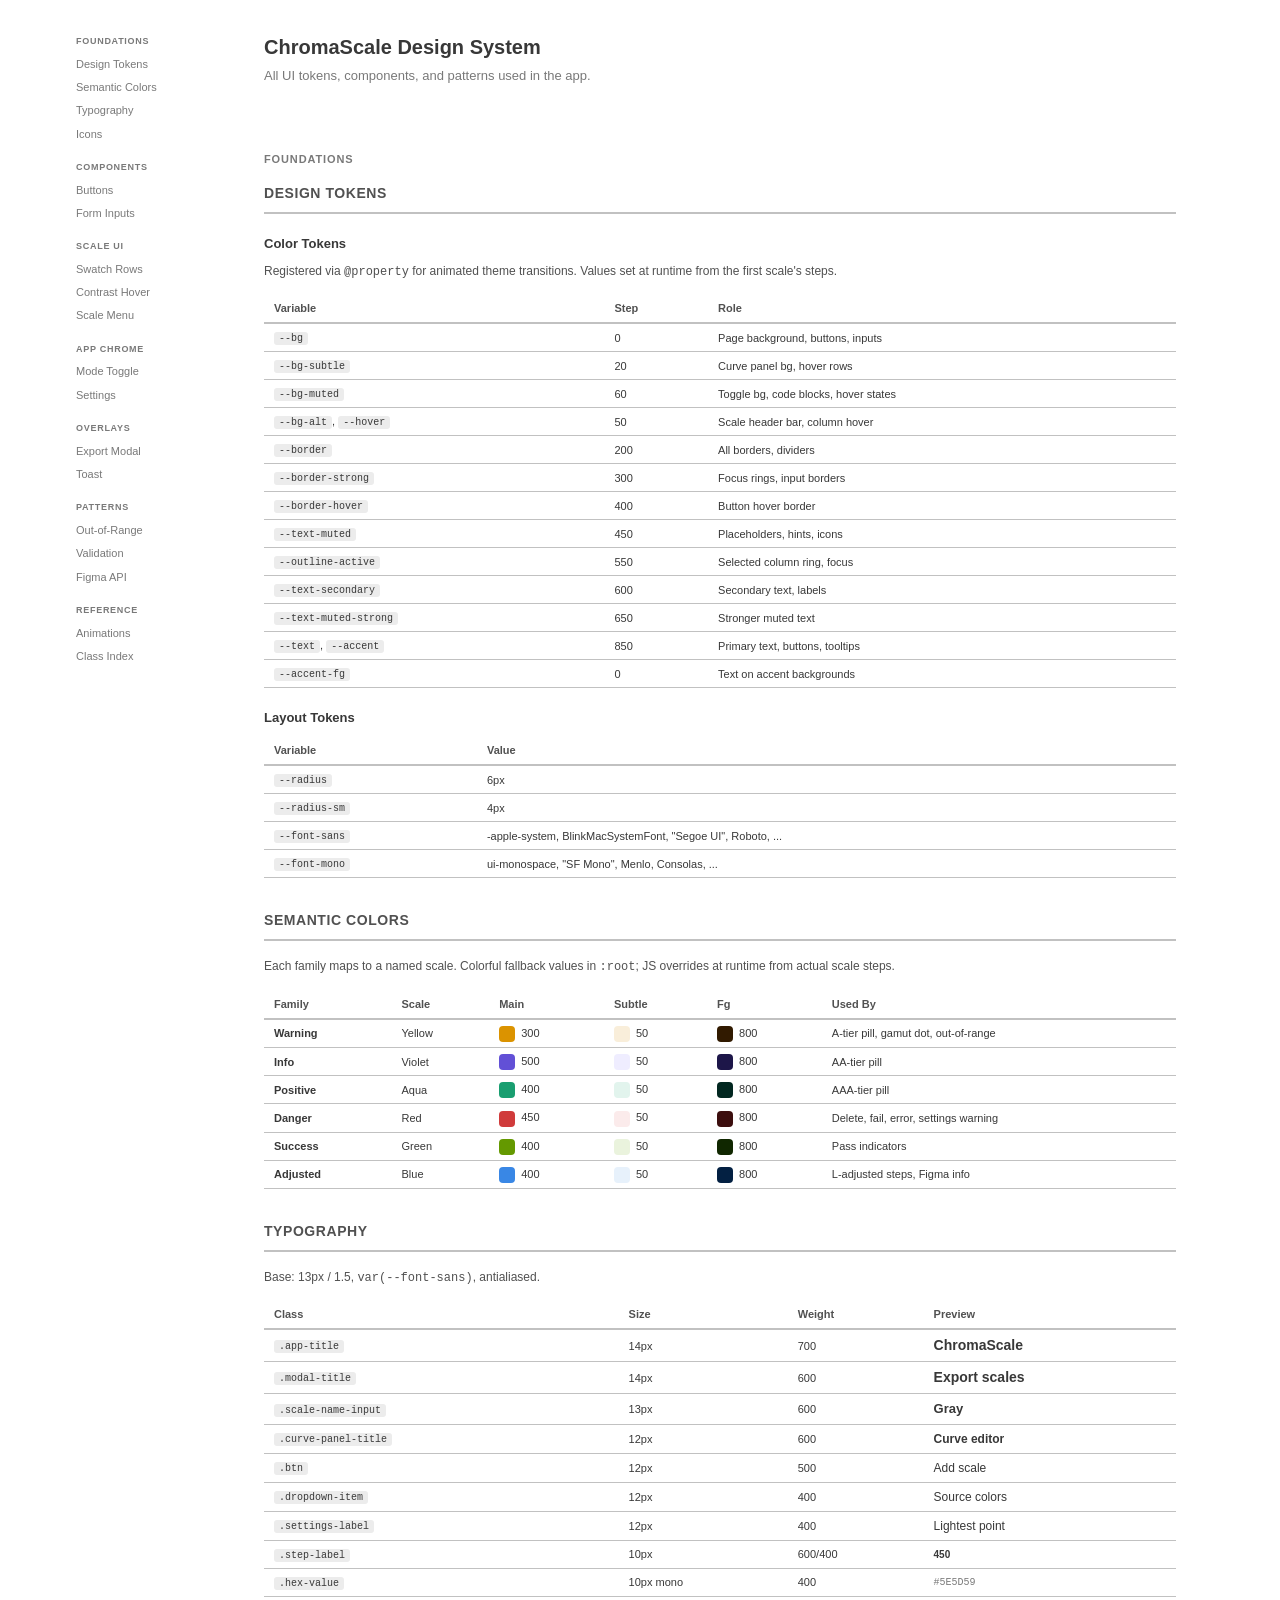
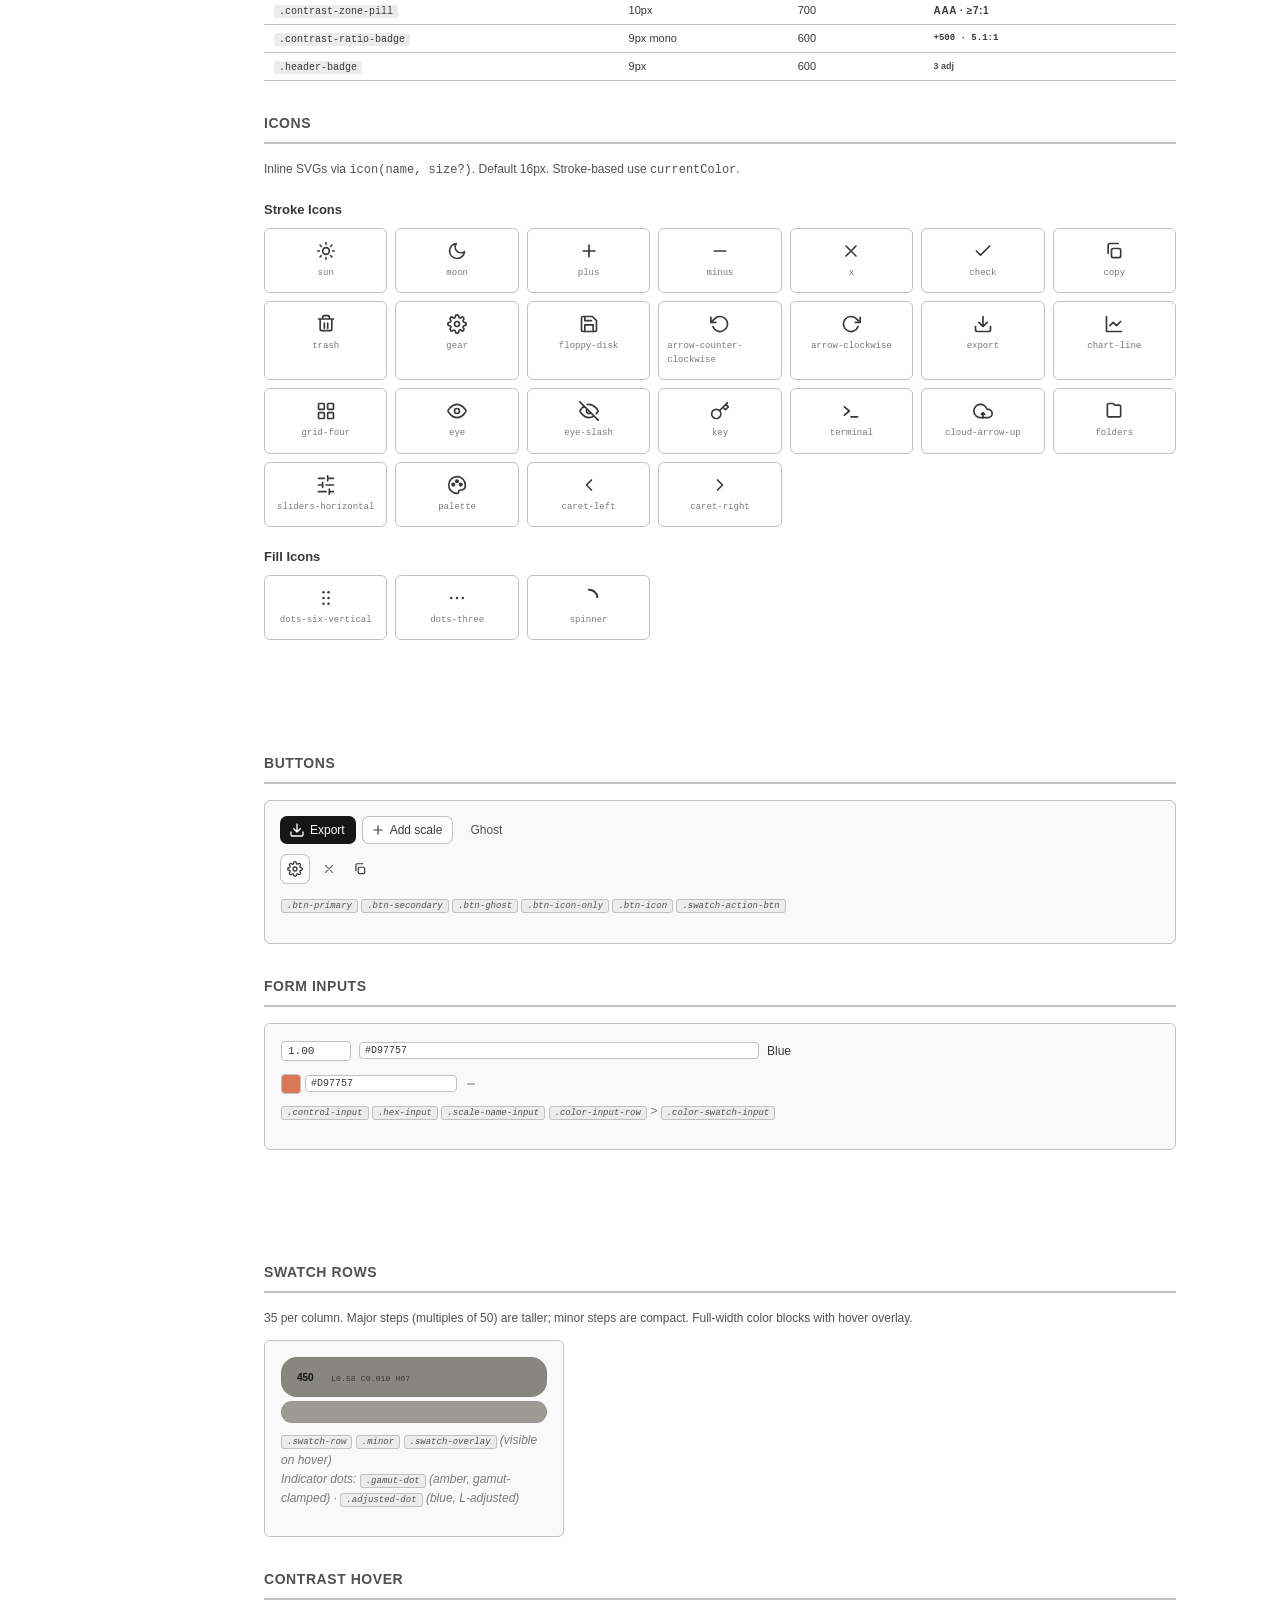
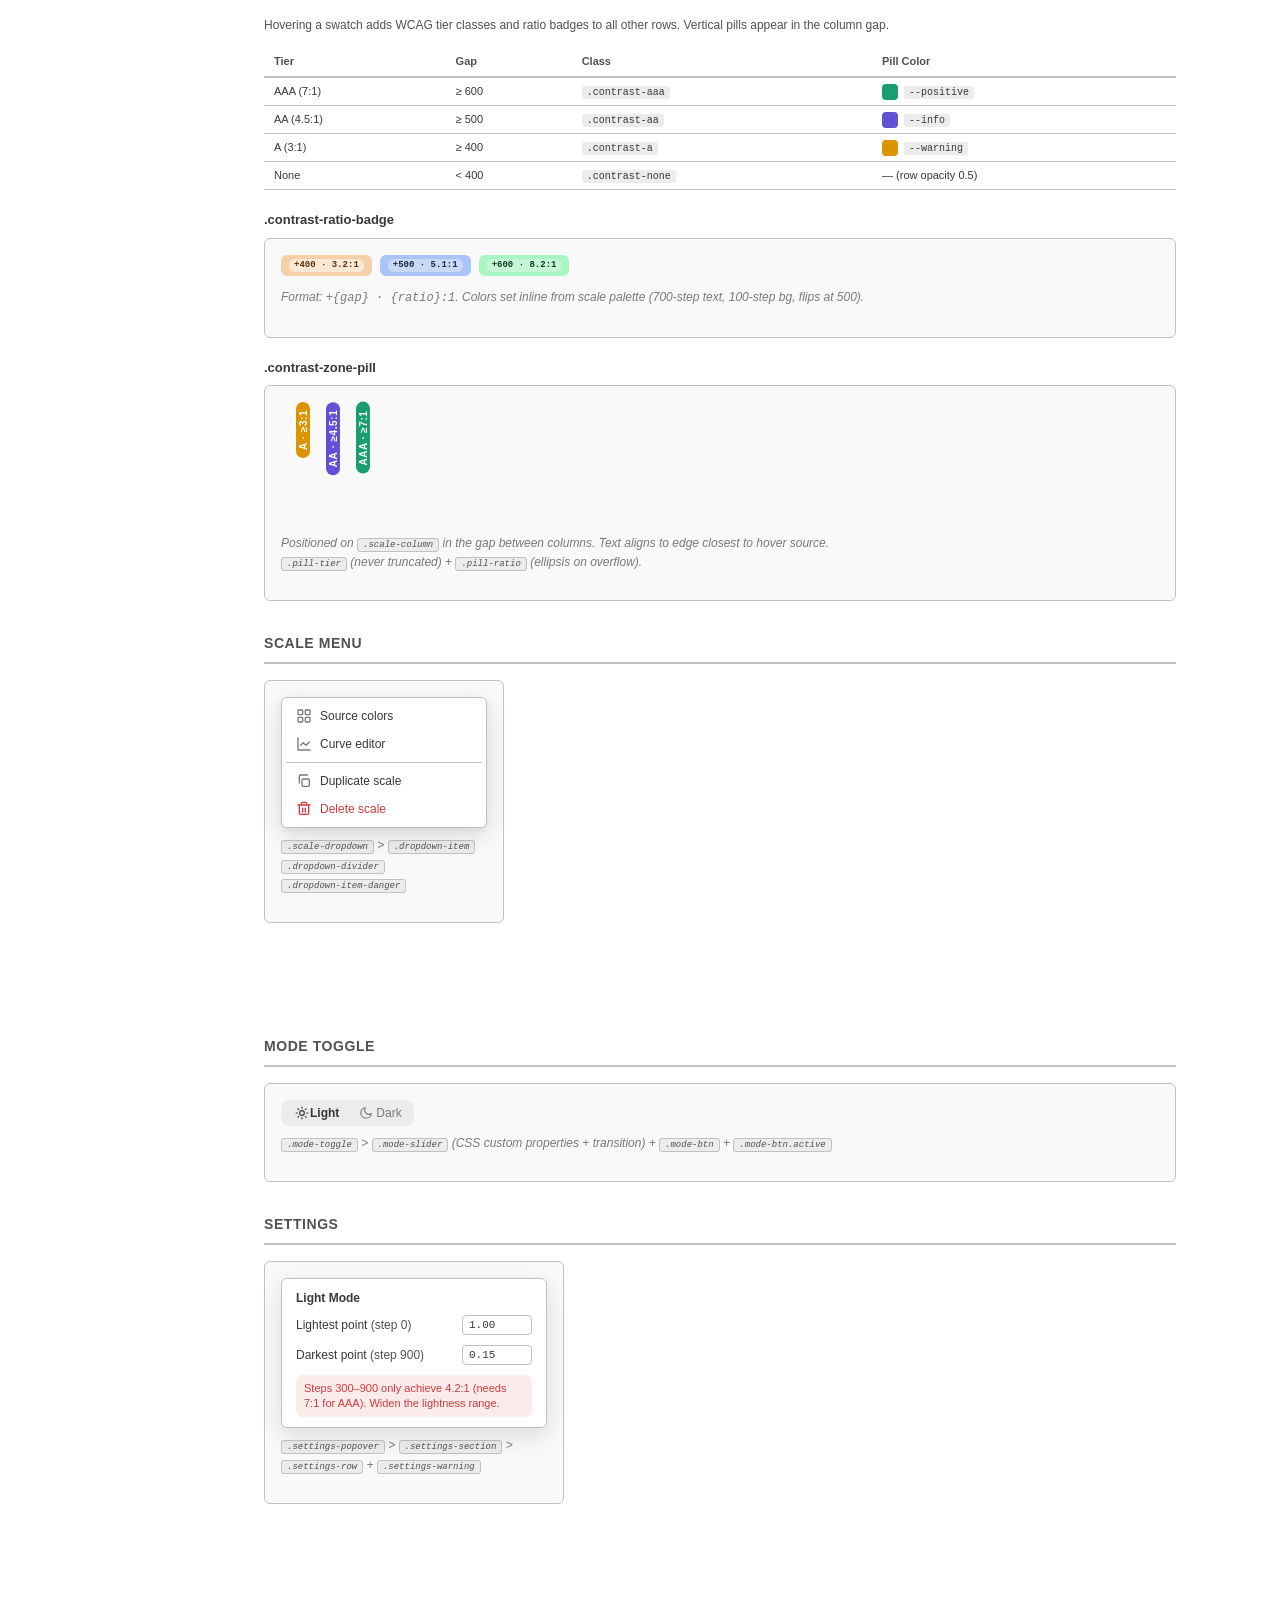
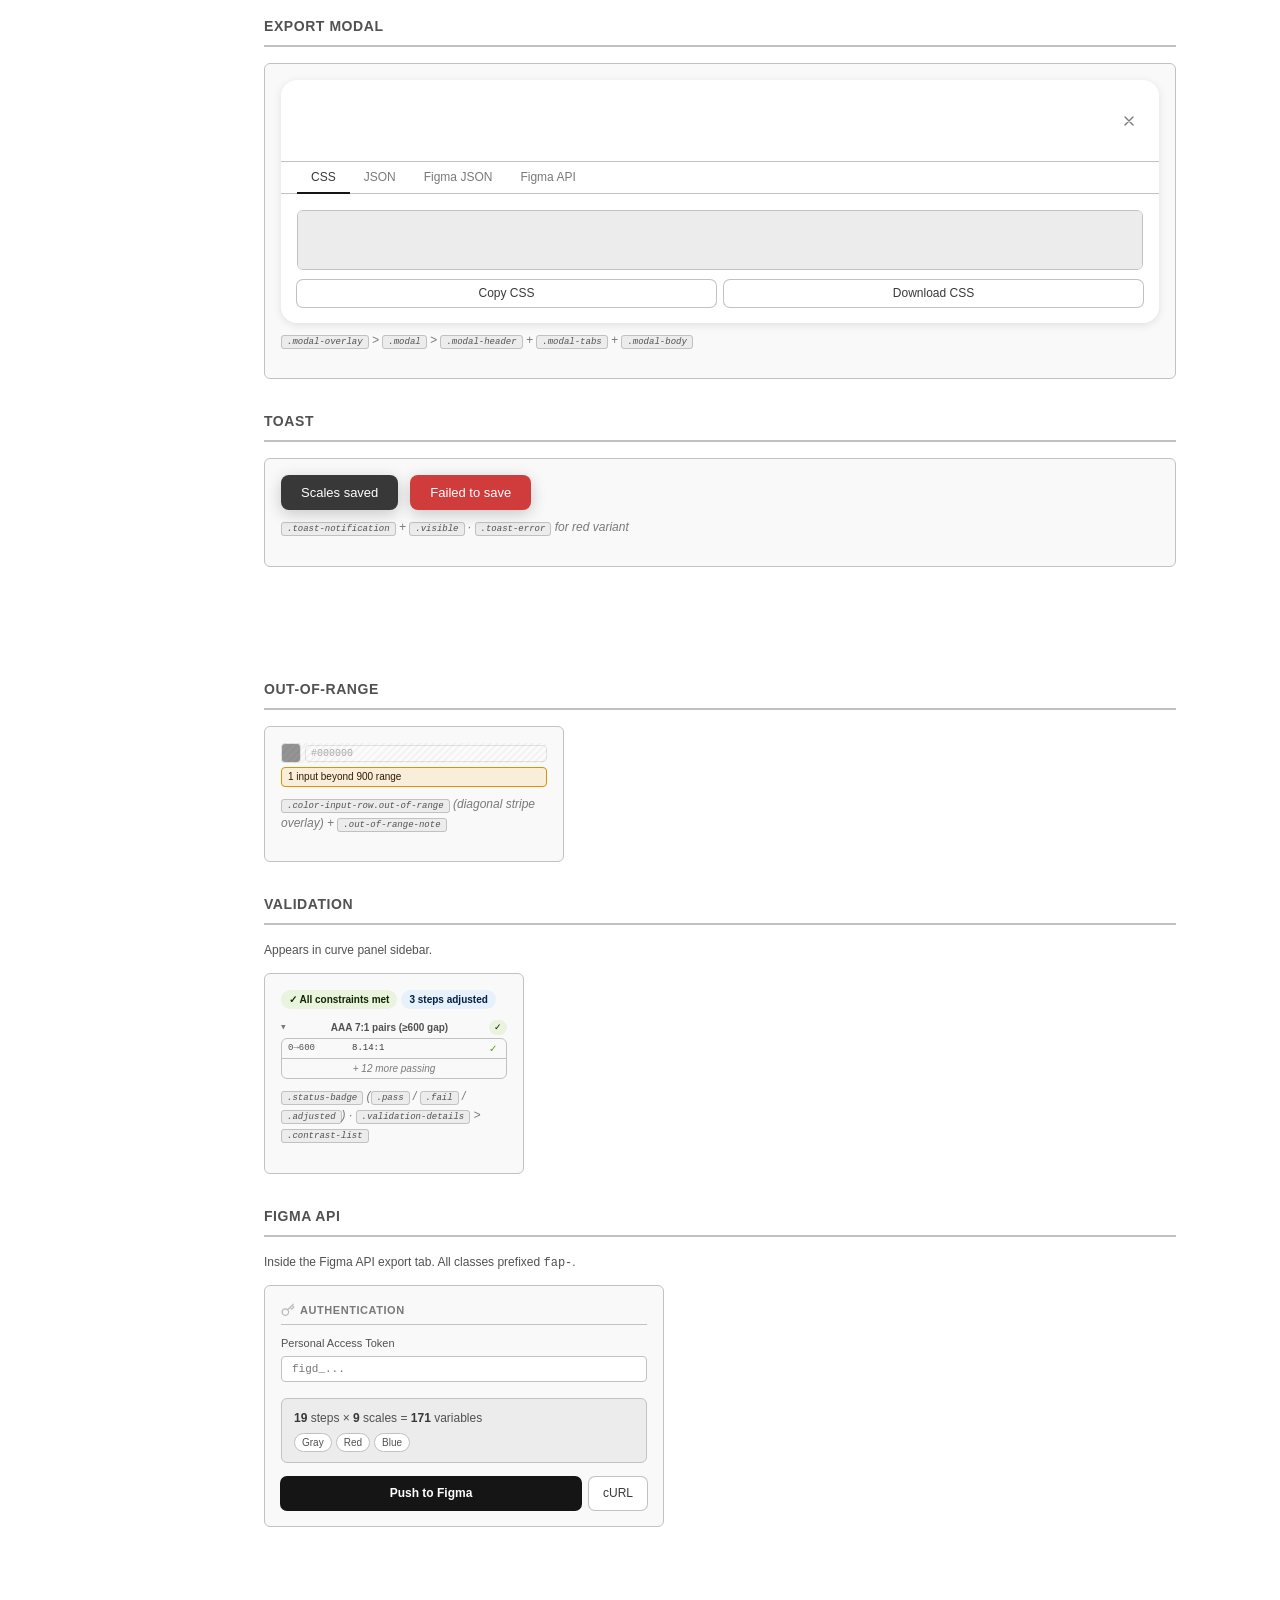
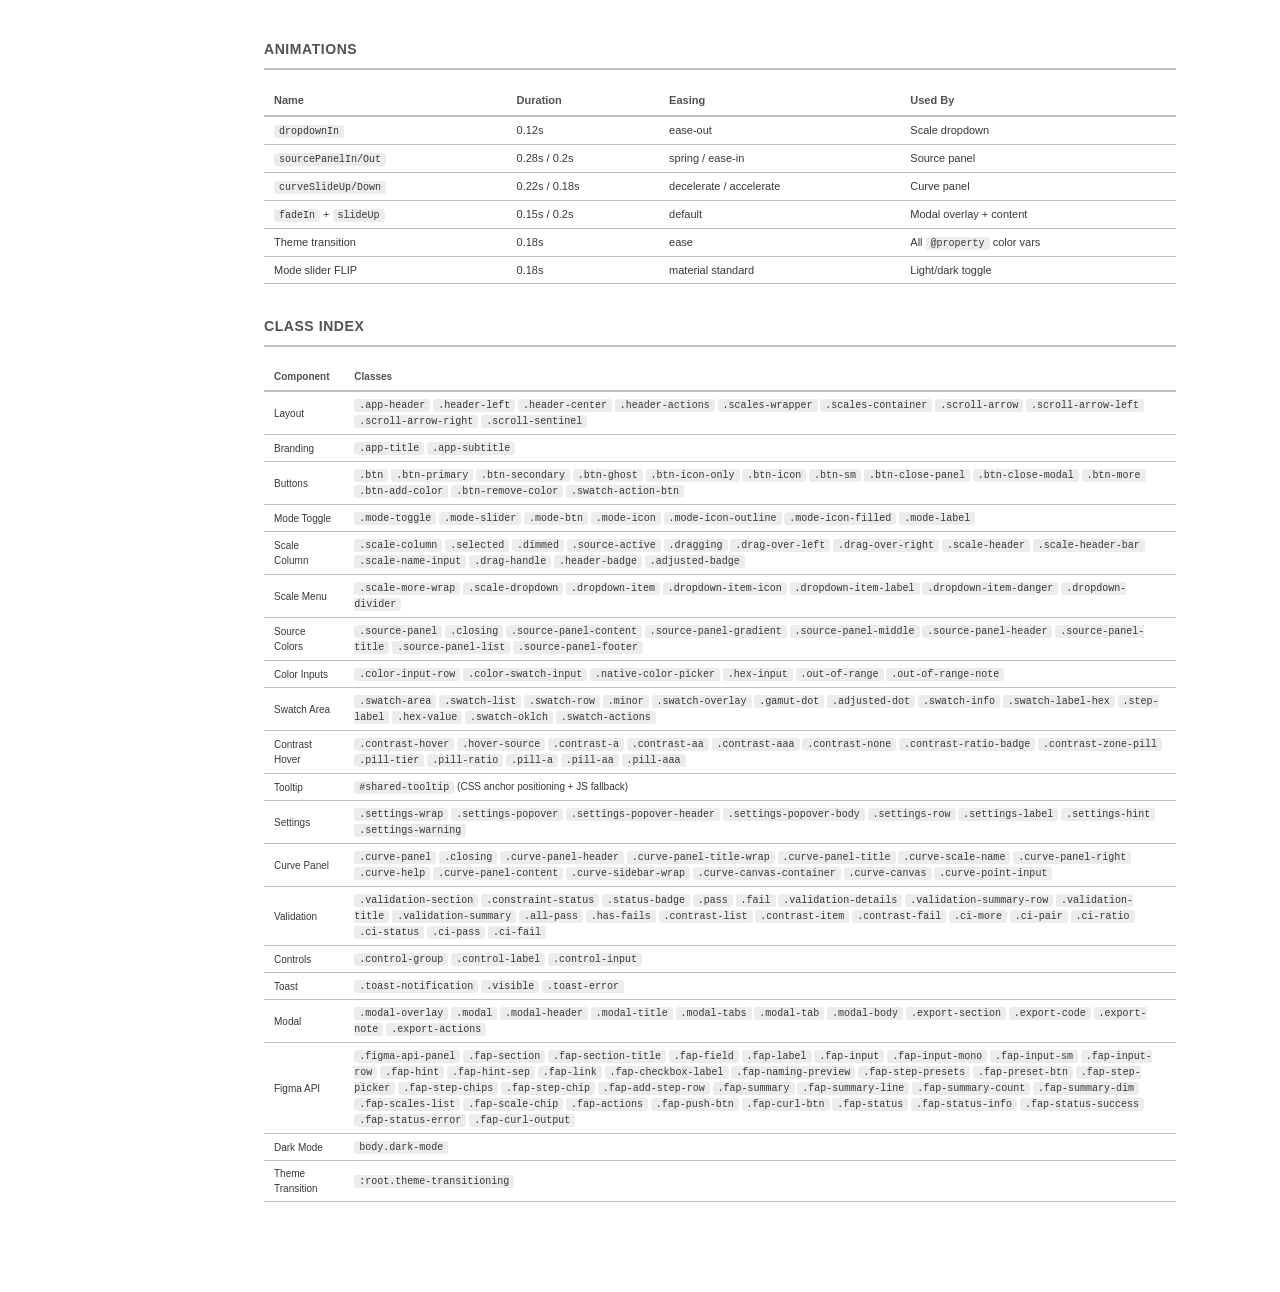
==== ui.html @ df481bc8 "UI redesign: color-first swatches, CSS logical properties, anchor-positioned mode toggle Major visua" ====
<!DOCTYPE html>
<html lang="en">
<head>
  <meta charset="UTF-8">
  <meta name="viewport" content="width=device-width, initial-scale=1.0">
  <title>ChromaScale — Design System</title>
  <link rel="stylesheet" href="style.css">
  <style>
    html { scroll-behavior: smooth; }
    #app { display: none; }

    /* Sidebar + content layout */
    .ds-layout {
      display: grid;
      grid-template-columns: 200px 1fr;
      max-inline-size: 1200px;
      margin-inline: auto;
    }
    .ds-sidebar {
      position: sticky;
      inset-block-start: 0;
      align-self: start;
      max-block-size: 100dvh;
      overflow-y: auto;
      padding-block: 32px; padding-inline: 24px 0;
      scrollbar-width: thin;
    }
    .ds-sidebar nav { display: flex; flex-direction: column; gap: 1px; }
    .ds-sidebar a {
      font-size: 11px; line-height: 1.3; color: var(--text-muted); text-decoration: none;
      padding-block: 4px; padding-inline: 12px; border-radius: 6px; transition: background 0.1s, color 0.1s;
    }
    .ds-sidebar a:hover { color: var(--text); background: var(--bg-muted); }
    .ds-sidebar a.toc-group {
      font-size: 9px; font-weight: 700; text-transform: uppercase; letter-spacing: 0.08em;
      color: var(--text-muted); padding-block: 12px 4px; padding-inline: 12px; margin-block-start: 4px; border-radius: 0;
    }
    .ds-sidebar a.toc-group:hover { color: var(--text); background: none; }
    .ds-sidebar a.toc-group:first-child { margin-block-start: 0; padding-block-start: 4px; }

    .ds { max-inline-size: 960px; padding-block: 32px 80px; padding-inline: 24px; }
    .ds h1 { font-size: 20px; font-weight: 700; margin-block-end: 4px; }
    .ds .ds-subtitle { font-size: 13px; color: var(--text-muted); margin-block-end: 32px; }
    .ds h2 {
      font-size: 11px; font-weight: 700; letter-spacing: 0.08em; text-transform: uppercase;
      color: var(--text-muted); margin-block: 48px -12px; margin-inline: 0; scroll-margin-block-start: 24px;
      position: sticky; inset-block-start: 0; z-index: 9999; padding-block: 32px 16px; padding-inline: 0;
      backdrop-filter: blur(12px); -webkit-backdrop-filter: blur(12px);
      background: linear-gradient(to bottom, color-mix(in srgb, var(--bg) 85%, transparent), color-mix(in srgb, var(--bg) 60%, transparent));
      mask-image: linear-gradient(to bottom, #000 70%, transparent);
      -webkit-mask-image: linear-gradient(to bottom, #000 70%, transparent);
    }
    .ds h2:first-of-type { margin-block-start: 0; }
    .ds h3 {
      font-size: 14px; font-weight: 700; letter-spacing: 0.04em; text-transform: uppercase;
      color: var(--text-secondary); margin-block: 32px 16px; margin-inline: 0; padding-block-end: 8px;
      border-block-end: 2px solid var(--border); scroll-margin-block-start: 24px;
    }
    .ds h2 + h3 { margin-block-start: 12px; }
    .ds h4 { font-size: 13px; font-weight: 600; color: var(--text); margin-block: 20px 8px; margin-inline: 0; }
    .ds p, .ds .note { font-size: 12px; color: var(--text-secondary); margin-block-end: 12px; line-height: 1.6; }
    .ds .note { font-style: italic; color: var(--text-muted); }

    .ds-row { display: flex; gap: 12px; flex-wrap: wrap; align-items: flex-start; margin-block-end: 16px; }
    .ds-col { display: flex; flex-direction: column; gap: 8px; }
    .ds-grid { display: grid; grid-template-columns: repeat(auto-fill, minmax(200px, 1fr)); gap: 12px; margin-block-end: 16px; }
    .ds-grid-sm { display: grid; grid-template-columns: repeat(auto-fill, minmax(120px, 1fr)); gap: 8px; margin-block-end: 16px; }
    .ds-inline { display: flex; gap: 8px; align-items: center; flex-wrap: wrap; margin-block-end: 12px; }

    .token-table { inline-size: 100%; border-collapse: collapse; font-size: 11px; margin-block-end: 16px; }
    .token-table th { text-align: start; font-weight: 600; color: var(--text-secondary); padding-block: 6px; padding-inline: 10px; border-block-end: 2px solid var(--border); }
    .token-table td { padding-block: 5px; padding-inline: 10px; border-block-end: 1px solid var(--border); vertical-align: middle; }
    .token-table code { font-family: var(--font-mono); font-size: 10px; background: var(--bg-muted); padding-block: 1px; padding-inline: 5px; border-radius: 3px; }
    .token-table .swatch-sm { display: inline-block; inline-size: 16px; block-size: 16px; border-radius: 4px; box-shadow: inset 0 0 0 1px var(--border-alpha); vertical-align: middle; margin-inline-end: 6px; }
    .token-table .font-preview { white-space: nowrap; }

    .demo-box {
      background: var(--bg-subtle); border: 1px solid var(--border); border-radius: var(--radius);
      padding: 16px; margin-block-end: 12px; isolation: isolate;
    }
    .demo-box-label { font-size: 10px; font-weight: 600; color: var(--text-muted); text-transform: uppercase; letter-spacing: 0.05em; margin-block-end: 8px; }

    .icon-card {
      display: flex; flex-direction: column; align-items: center; gap: 6px;
      padding-block: 12px; padding-inline: 8px; border: 1px solid var(--border); border-radius: var(--radius);
      background: var(--bg); font-size: 10px; color: var(--text-muted); transition: background 0.12s;
    }
    .icon-card:hover { background: var(--bg-muted); }
    .icon-card svg { color: var(--text); }
    .icon-card code { font-family: var(--font-mono); font-size: 9px; }

    .cls { font-family: var(--font-mono); font-size: 9px; background: var(--bg-muted); color: var(--text-secondary);
      padding-block: 1px; padding-inline: 5px; border-radius: 3px; border: 1px solid var(--border); white-space: nowrap; }
  </style>
</head>
<body>
<div class="ds-layout">
<aside class="ds-sidebar">
  <nav>
    <a class="toc-group" href="#foundations">Foundations</a>
    <a href="#tokens">Design Tokens</a>
    <a href="#semantic-colors">Semantic Colors</a>
    <a href="#typography">Typography</a>
    <a href="#icons">Icons</a>
    <a class="toc-group" href="#components">Components</a>
    <a href="#buttons">Buttons</a>
    <a href="#form-inputs">Form Inputs</a>
    <a class="toc-group" href="#scale-ui">Scale UI</a>
    <a href="#swatch-rows">Swatch Rows</a>
    <a href="#contrast-hover">Contrast Hover</a>
    <a href="#scale-menu">Scale Menu</a>
    <a class="toc-group" href="#app-chrome">App Chrome</a>
    <a href="#mode-toggle">Mode Toggle</a>
    <a href="#settings">Settings</a>
    <a class="toc-group" href="#overlays">Overlays</a>
    <a href="#modal">Export Modal</a>
    <a href="#toast">Toast</a>
    <a class="toc-group" href="#patterns">Patterns</a>
    <a href="#out-of-range">Out-of-Range</a>
    <a href="#validation">Validation</a>
    <a href="#figma-api">Figma API</a>
    <a class="toc-group" href="#reference">Reference</a>
    <a href="#animations">Animations</a>
    <a href="#class-index">Class Index</a>
  </nav>
</aside>
<div class="ds">

  <h1>ChromaScale Design System</h1>
  <p class="ds-subtitle">All UI tokens, components, and patterns used in the app.</p>

  <!-- ===== FOUNDATIONS ===== -->
  <h2 id="foundations">Foundations</h2>

  <h3 id="tokens">Design Tokens</h3>

  <h4>Color Tokens</h4>
  <p>Registered via <code>@property</code> for animated theme transitions. Values set at runtime from the first scale's steps.</p>
  <table class="token-table">
    <thead><tr><th>Variable</th><th>Step</th><th>Role</th></tr></thead>
    <tbody>
      <tr><td><code>--bg</code></td><td>0</td><td>Page background, buttons, inputs</td></tr>
      <tr><td><code>--bg-subtle</code></td><td>20</td><td>Curve panel bg, hover rows</td></tr>
      <tr><td><code>--bg-muted</code></td><td>60</td><td>Toggle bg, code blocks, hover states</td></tr>
      <tr><td><code>--bg-alt</code>, <code>--hover</code></td><td>50</td><td>Scale header bar, column hover</td></tr>
      <tr><td><code>--border</code></td><td>200</td><td>All borders, dividers</td></tr>
      <tr><td><code>--border-strong</code></td><td>300</td><td>Focus rings, input borders</td></tr>
      <tr><td><code>--border-hover</code></td><td>400</td><td>Button hover border</td></tr>
      <tr><td><code>--text-muted</code></td><td>450</td><td>Placeholders, hints, icons</td></tr>
      <tr><td><code>--outline-active</code></td><td>550</td><td>Selected column ring, focus</td></tr>
      <tr><td><code>--text-secondary</code></td><td>600</td><td>Secondary text, labels</td></tr>
      <tr><td><code>--text-muted-strong</code></td><td>650</td><td>Stronger muted text</td></tr>
      <tr><td><code>--text</code>, <code>--accent</code></td><td>850</td><td>Primary text, buttons, tooltips</td></tr>
      <tr><td><code>--accent-fg</code></td><td>0</td><td>Text on accent backgrounds</td></tr>
    </tbody>
  </table>

  <h4>Layout Tokens</h4>
  <table class="token-table">
    <thead><tr><th>Variable</th><th>Value</th></tr></thead>
    <tbody>
      <tr><td><code>--radius</code></td><td>6px</td></tr>
      <tr><td><code>--radius-sm</code></td><td>4px</td></tr>
      <tr><td><code>--font-sans</code></td><td>-apple-system, BlinkMacSystemFont, "Segoe UI", Roboto, ...</td></tr>
      <tr><td><code>--font-mono</code></td><td>ui-monospace, "SF Mono", Menlo, Consolas, ...</td></tr>
    </tbody>
  </table>

  <h3 id="semantic-colors">Semantic Colors</h3>
  <p>Each family maps to a named scale. Colorful fallback values in <code>:root</code>; JS overrides at runtime from actual scale steps.</p>
  <table class="token-table">
    <thead><tr><th>Family</th><th>Scale</th><th>Main</th><th>Subtle</th><th>Fg</th><th>Used By</th></tr></thead>
    <tbody>
      <tr>
        <td style="font-weight:600">Warning</td><td>Yellow</td>
        <td><span class="swatch-sm" style="background:var(--warning)"></span>300</td>
        <td><span class="swatch-sm" style="background:var(--warning-subtle)"></span>50</td>
        <td><span class="swatch-sm" style="background:var(--warning-fg)"></span>800</td>
        <td>A-tier pill, gamut dot, out-of-range</td>
      </tr>
      <tr>
        <td style="font-weight:600">Info</td><td>Violet</td>
        <td><span class="swatch-sm" style="background:var(--info)"></span>500</td>
        <td><span class="swatch-sm" style="background:var(--info-subtle)"></span>50</td>
        <td><span class="swatch-sm" style="background:var(--info-fg)"></span>800</td>
        <td>AA-tier pill</td>
      </tr>
      <tr>
        <td style="font-weight:600">Positive</td><td>Aqua</td>
        <td><span class="swatch-sm" style="background:var(--positive)"></span>400</td>
        <td><span class="swatch-sm" style="background:var(--positive-subtle)"></span>50</td>
        <td><span class="swatch-sm" style="background:var(--positive-fg)"></span>800</td>
        <td>AAA-tier pill</td>
      </tr>
      <tr>
        <td style="font-weight:600">Danger</td><td>Red</td>
        <td><span class="swatch-sm" style="background:var(--danger)"></span>450</td>
        <td><span class="swatch-sm" style="background:var(--danger-subtle)"></span>50</td>
        <td><span class="swatch-sm" style="background:var(--danger-fg)"></span>800</td>
        <td>Delete, fail, error, settings warning</td>
      </tr>
      <tr>
        <td style="font-weight:600">Success</td><td>Green</td>
        <td><span class="swatch-sm" style="background:var(--success)"></span>400</td>
        <td><span class="swatch-sm" style="background:var(--success-subtle)"></span>50</td>
        <td><span class="swatch-sm" style="background:var(--success-fg)"></span>800</td>
        <td>Pass indicators</td>
      </tr>
      <tr>
        <td style="font-weight:600">Adjusted</td><td>Blue</td>
        <td><span class="swatch-sm" style="background:var(--adjusted)"></span>400</td>
        <td><span class="swatch-sm" style="background:var(--adjusted-subtle)"></span>50</td>
        <td><span class="swatch-sm" style="background:var(--adjusted-fg)"></span>800</td>
        <td>L-adjusted steps, Figma info</td>
      </tr>
    </tbody>
  </table>

  <h3 id="typography">Typography</h3>
  <p>Base: 13px / 1.5, <code>var(--font-sans)</code>, antialiased.</p>
  <table class="token-table">
    <thead><tr><th>Class</th><th>Size</th><th>Weight</th><th>Preview</th></tr></thead>
    <tbody>
      <tr><td><code>.app-title</code></td><td>14px</td><td>700</td><td class="font-preview" style="font-size:14px;font-weight:700">ChromaScale</td></tr>
      <tr><td><code>.modal-title</code></td><td>14px</td><td>600</td><td class="font-preview" style="font-size:14px;font-weight:600">Export scales</td></tr>
      <tr><td><code>.scale-name-input</code></td><td>13px</td><td>600</td><td class="font-preview" style="font-size:13px;font-weight:600">Gray</td></tr>
      <tr><td><code>.curve-panel-title</code></td><td>12px</td><td>600</td><td class="font-preview" style="font-size:12px;font-weight:600">Curve editor</td></tr>
      <tr><td><code>.btn</code></td><td>12px</td><td>500</td><td class="font-preview" style="font-size:12px;font-weight:500">Add scale</td></tr>
      <tr><td><code>.dropdown-item</code></td><td>12px</td><td>400</td><td class="font-preview" style="font-size:12px">Source colors</td></tr>
      <tr><td><code>.settings-label</code></td><td>12px</td><td>400</td><td class="font-preview" style="font-size:12px">Lightest point</td></tr>
      <tr><td><code>.step-label</code></td><td>10px</td><td>600/400</td><td class="font-preview" style="font-size:10px;font-weight:600;font-variant-numeric:tabular-nums">450</td></tr>
      <tr><td><code>.hex-value</code></td><td>10px mono</td><td>400</td><td class="font-preview" style="font-family:var(--font-mono);font-size:10px;color:var(--text-muted)">#5E5D59</td></tr>
      <tr><td><code>.contrast-zone-pill</code></td><td>10px</td><td>700</td><td class="font-preview" style="font-size:10px;font-weight:700;text-transform:uppercase;letter-spacing:0.06em">AAA &middot; &ge;7:1</td></tr>
      <tr><td><code>.contrast-ratio-badge</code></td><td>9px mono</td><td>600</td><td class="font-preview" style="font-family:var(--font-mono);font-size:9px;font-weight:600">+500 &middot; 5.1:1</td></tr>
      <tr><td><code>.header-badge</code></td><td>9px</td><td>600</td><td class="font-preview" style="font-size:9px;font-weight:600;color:var(--text-secondary)">3 adj</td></tr>
    </tbody>
  </table>

  <h3 id="icons">Icons</h3>
  <p>Inline SVGs via <code>icon(name, size?)</code>. Default 16px. Stroke-based use <code>currentColor</code>.</p>
  <h4>Stroke Icons</h4>
  <div class="ds-grid-sm" id="stroke-icons"></div>
  <h4>Fill Icons</h4>
  <div class="ds-grid-sm" id="fill-icons"></div>

  <!-- ===== COMPONENTS ===== -->
  <h2 id="components">Components</h2>

  <h3 id="buttons">Buttons</h3>

  <div class="demo-box">
    <div class="ds-inline">
      <button class="btn btn-primary" onclick="return false">
        <svg width="16" height="16" viewBox="0 0 24 24" fill="none" stroke="currentColor" stroke-width="2" stroke-linecap="round" stroke-linejoin="round"><path d="M21 15v4a2 2 0 01-2 2H5a2 2 0 01-2-2v-4M7 10l5 5 5-5M12 15V3"/></svg>
        Export
      </button>
      <button class="btn btn-secondary" onclick="return false">
        <svg width="14" height="14" viewBox="0 0 24 24" fill="none" stroke="currentColor" stroke-width="2" stroke-linecap="round" stroke-linejoin="round"><path d="M12 5v14M5 12h14"/></svg>
        Add scale
      </button>
      <button class="btn btn-ghost" onclick="return false">Ghost</button>
    </div>
    <div class="ds-inline">
      <button class="btn btn-secondary btn-icon-only" onclick="return false">
        <svg width="16" height="16" viewBox="0 0 24 24" fill="none" stroke="currentColor" stroke-width="2" stroke-linecap="round" stroke-linejoin="round"><circle cx="12" cy="12" r="3"/><path d="M19.4 15a1.65 1.65 0 00.33 1.82l.06.06a2 2 0 01-2.83 2.83l-.06-.06a1.65 1.65 0 00-1.82-.33 1.65 1.65 0 00-1 1.51V21a2 2 0 01-4 0v-.09a1.65 1.65 0 00-1.08-1.51 1.65 1.65 0 00-1.82.33l-.06.06a2 2 0 01-2.83-2.83l.06-.06a1.65 1.65 0 00.33-1.82 1.65 1.65 0 00-1.51-1H3a2 2 0 010-4h.09a1.65 1.65 0 001.51-1.08 1.65 1.65 0 00-.33-1.82l-.06-.06a2 2 0 012.83-2.83l.06.06a1.65 1.65 0 001.82.33H9a1.65 1.65 0 001-1.51V3a2 2 0 014 0v.09a1.65 1.65 0 001 1.51 1.65 1.65 0 001.82-.33l.06-.06a2 2 0 012.83 2.83l-.06.06a1.65 1.65 0 00-.33 1.82V9a1.65 1.65 0 001.51 1H21a2 2 0 010 4h-.09a1.65 1.65 0 00-1.51 1.08z"/></svg>
      </button>
      <button class="btn-icon" onclick="return false">
        <svg width="14" height="14" viewBox="0 0 24 24" fill="none" stroke="currentColor" stroke-width="2" stroke-linecap="round" stroke-linejoin="round"><path d="M18 6L6 18M6 6l12 12"/></svg>
      </button>
      <button class="swatch-action-btn" onclick="return false" style="opacity:1">
        <svg width="14" height="14" viewBox="0 0 24 24" fill="none" stroke="currentColor" stroke-width="2" stroke-linecap="round" stroke-linejoin="round"><rect x="9" y="9" width="11" height="11" rx="2"/><path d="M5 15V5a2 2 0 012-2h10"/></svg>
      </button>
    </div>
    <div class="note">
      <span class="cls">.btn-primary</span> <span class="cls">.btn-secondary</span> <span class="cls">.btn-ghost</span> <span class="cls">.btn-icon-only</span> <span class="cls">.btn-icon</span> <span class="cls">.swatch-action-btn</span>
    </div>
  </div>

  <h3 id="form-inputs">Form Inputs</h3>

  <div class="demo-box">
    <div class="ds-inline">
      <input type="number" class="control-input" value="1.00" style="inline-size:70px">
      <input type="text" class="hex-input" value="#D97757" style="inline-size:80px">
      <input type="text" class="scale-name-input" value="Blue" style="inline-size:100px">
    </div>
    <div class="ds-inline" style="margin-block-end:0">
      <div class="color-input-row" style="inline-size:200px">
        <div class="color-swatch-input" style="background:#D97757">
          <input type="color" class="native-color-picker" value="#D97757">
        </div>
        <input type="text" class="hex-input" value="#D97757">
        <button class="btn-icon btn-remove-color" onclick="return false">
          <svg width="12" height="12" viewBox="0 0 24 24" fill="none" stroke="currentColor" stroke-width="2" stroke-linecap="round" stroke-linejoin="round"><path d="M5 12h14"/></svg>
        </button>
      </div>
    </div>
    <div class="note" style="margin-block-start:8px">
      <span class="cls">.control-input</span> <span class="cls">.hex-input</span> <span class="cls">.scale-name-input</span> <span class="cls">.color-input-row</span> &gt; <span class="cls">.color-swatch-input</span>
    </div>
  </div>

  <!-- ===== SCALE UI ===== -->
  <h2 id="scale-ui">Scale UI</h2>

  <h3 id="swatch-rows">Swatch Rows</h3>
  <p>35 per column. Major steps (multiples of 50) are taller; minor steps are compact. Full-width color blocks with hover overlay.</p>

  <div class="demo-box" style="max-inline-size:300px">
    <div class="swatch-row" style="background:#87867f;block-size:40px;border-radius:16px;position:relative">
      <div class="swatch-overlay" style="opacity:1;pointer-events:auto;color:#141413">
        <div class="swatch-info">
          <div class="swatch-label-hex"><span class="step-label">450</span><span class="swatch-oklch">L0.58 C0.010 H67</span></div>
        </div>
        <div class="swatch-actions">
          <button class="swatch-action-btn" onclick="return false"><svg width="14" height="14" viewBox="0 0 24 24" fill="none" stroke="currentColor" stroke-width="2" stroke-linecap="round" stroke-linejoin="round"><rect x="9" y="9" width="11" height="11" rx="2"/><path d="M5 15V5a2 2 0 012-2h10"/></svg></button>
          <button class="swatch-action-btn" onclick="return false"><svg width="14" height="14" viewBox="0 0 24 24" fill="none" stroke="currentColor" stroke-width="2" stroke-linecap="round" stroke-linejoin="round"><path d="M3 3v18h18"/><path d="M7 14l4-4 4 4 5-5"/></svg></button>
        </div>
      </div>
    </div>
    <div style="display:flex;gap:4px;margin-block-start:4px">
      <div class="swatch-row minor" style="background:#9c9a92;block-size:22px;border-radius:16px;flex:1"></div>
    </div>
    <div class="note" style="margin-block-start:8px">
      <span class="cls">.swatch-row</span> <span class="cls">.minor</span> <span class="cls">.swatch-overlay</span> (visible on hover)<br>
      Indicator dots: <span class="cls">.gamut-dot</span> (amber, gamut-clamped) &middot; <span class="cls">.adjusted-dot</span> (blue, L-adjusted)
    </div>
  </div>

  <h3 id="contrast-hover">Contrast Hover</h3>
  <p>Hovering a swatch adds WCAG tier classes and ratio badges to all other rows. Vertical pills appear in the column gap.</p>

  <table class="token-table">
    <thead><tr><th>Tier</th><th>Gap</th><th>Class</th><th>Pill Color</th></tr></thead>
    <tbody>
      <tr><td>AAA (7:1)</td><td>&ge; 600</td><td><code>.contrast-aaa</code></td><td><span class="swatch-sm" style="background:var(--positive)"></span><code>--positive</code></td></tr>
      <tr><td>AA (4.5:1)</td><td>&ge; 500</td><td><code>.contrast-aa</code></td><td><span class="swatch-sm" style="background:var(--info)"></span><code>--info</code></td></tr>
      <tr><td>A (3:1)</td><td>&ge; 400</td><td><code>.contrast-a</code></td><td><span class="swatch-sm" style="background:var(--warning)"></span><code>--warning</code></td></tr>
      <tr><td>None</td><td>&lt; 400</td><td><code>.contrast-none</code></td><td>&mdash; (row opacity 0.5)</td></tr>
    </tbody>
  </table>

  <h4>.contrast-ratio-badge</h4>
  <div class="demo-box">
    <div class="ds-inline">
      <span style="position:relative;display:inline-flex;align-items:center;padding-block:4px;padding-inline:8px;background:#f5d0a9;border-radius:6px;">
        <span class="contrast-ratio-badge" style="position:relative;inset-inline-end:auto;inset-block-start:auto;transform:none;background:#f8e8d4;color:#5c2d0e">+400 &middot; 3.2:1</span>
      </span>
      <span style="position:relative;display:inline-flex;align-items:center;padding-block:4px;padding-inline:8px;background:#a9c4f5;border-radius:6px;">
        <span class="contrast-ratio-badge" style="position:relative;inset-inline-end:auto;inset-block-start:auto;transform:none;background:#c8d8f5;color:#1a2744">+500 &middot; 5.1:1</span>
      </span>
      <span style="position:relative;display:inline-flex;align-items:center;padding-block:4px;padding-inline:8px;background:#a9f5c4;border-radius:6px;">
        <span class="contrast-ratio-badge" style="position:relative;inset-inline-end:auto;inset-block-start:auto;transform:none;background:#c8f5d8;color:#0a3d1e">+600 &middot; 8.2:1</span>
      </span>
    </div>
    <div class="note">Format: <code>+{gap} &middot; {ratio}:1</code>. Colors set inline from scale palette (700-step text, 100-step bg, flips at 500).</div>
  </div>

  <h4>.contrast-zone-pill</h4>
  <div class="demo-box">
    <div class="ds-inline" style="gap:16px;align-items:stretch;block-size:120px;">
      <div style="position:relative;inline-size:14px;block-size:120px;">
        <div class="contrast-zone-pill pill-a" style="position:relative;inset-inline-end:auto;inset-block-start:auto;block-size:100%;justify-content:flex-end"><span class="pill-tier">A</span><span class="pill-ratio">&middot; &ge;3:1</span></div>
      </div>
      <div style="position:relative;inline-size:14px;block-size:120px;">
        <div class="contrast-zone-pill pill-aa" style="position:relative;inset-inline-end:auto;inset-block-start:auto;block-size:100%;justify-content:flex-end"><span class="pill-tier">AA</span><span class="pill-ratio">&middot; &ge;4.5:1</span></div>
      </div>
      <div style="position:relative;inline-size:14px;block-size:120px;">
        <div class="contrast-zone-pill pill-aaa" style="position:relative;inset-inline-end:auto;inset-block-start:auto;block-size:100%;justify-content:flex-end"><span class="pill-tier">AAA</span><span class="pill-ratio">&middot; &ge;7:1</span></div>
      </div>
    </div>
    <div class="note">
      Positioned on <span class="cls">.scale-column</span> in the gap between columns. Text aligns to edge closest to hover source.<br>
      <span class="cls">.pill-tier</span> (never truncated) + <span class="cls">.pill-ratio</span> (ellipsis on overflow).
    </div>
  </div>

  <h3 id="scale-menu">Scale Menu</h3>
  <div class="demo-box" style="max-inline-size:240px">
    <div class="scale-dropdown" style="position:relative;inset-block-start:0;animation:none">
      <button class="dropdown-item" onclick="return false">
        <span class="dropdown-item-icon"><svg width="16" height="16" viewBox="0 0 24 24" fill="none" stroke="currentColor" stroke-width="2" stroke-linecap="round" stroke-linejoin="round"><rect x="3" y="3" width="7" height="7" rx="1"/><rect x="14" y="3" width="7" height="7" rx="1"/><rect x="3" y="14" width="7" height="7" rx="1"/><rect x="14" y="14" width="7" height="7" rx="1"/></svg></span>
        <span class="dropdown-item-label">Source colors</span>
      </button>
      <button class="dropdown-item" onclick="return false">
        <span class="dropdown-item-icon"><svg width="16" height="16" viewBox="0 0 24 24" fill="none" stroke="currentColor" stroke-width="2" stroke-linecap="round" stroke-linejoin="round"><path d="M3 3v18h18"/><path d="M7 14l4-4 4 4 5-5"/></svg></span>
        <span class="dropdown-item-label">Curve editor</span>
      </button>
      <div class="dropdown-divider"></div>
      <button class="dropdown-item" onclick="return false">
        <span class="dropdown-item-icon"><svg width="16" height="16" viewBox="0 0 24 24" fill="none" stroke="currentColor" stroke-width="2" stroke-linecap="round" stroke-linejoin="round"><rect x="9" y="9" width="11" height="11" rx="2"/><path d="M5 15V5a2 2 0 012-2h10"/></svg></span>
        <span class="dropdown-item-label">Duplicate scale</span>
      </button>
      <button class="dropdown-item dropdown-item-danger" onclick="return false">
        <span class="dropdown-item-icon"><svg width="16" height="16" viewBox="0 0 24 24" fill="none" stroke="currentColor" stroke-width="2" stroke-linecap="round" stroke-linejoin="round"><path d="M3 6h18M8 6V4a2 2 0 012-2h4a2 2 0 012 2v2m3 0v12a2 2 0 01-2 2H7a2 2 0 01-2-2V6h14M10 11v6M14 11v6"/></svg></span>
        <span class="dropdown-item-label">Delete scale</span>
      </button>
    </div>
    <div class="note" style="margin-block-start:8px"><span class="cls">.scale-dropdown</span> &gt; <span class="cls">.dropdown-item</span> <span class="cls">.dropdown-divider</span> <span class="cls">.dropdown-item-danger</span></div>
  </div>

  <!-- ===== APP CHROME ===== -->
  <h2 id="app-chrome">App Chrome</h2>

  <h3 id="mode-toggle">Mode Toggle</h3>
  <div class="demo-box">
    <div class="mode-toggle" id="demo-mode-toggle" style="display:inline-flex">
      <div class="mode-slider" id="demo-mode-slider"></div>
      <button class="mode-btn active" data-mode="light">
        <span class="mode-icon mode-icon-outline"><svg width="14" height="14" viewBox="0 0 24 24" fill="none" stroke="currentColor" stroke-width="2" stroke-linecap="round" stroke-linejoin="round"><circle cx="12" cy="12" r="4"/><path d="M12 2v2m0 16v2M4.93 4.93l1.41 1.41m11.32 11.32l1.41 1.41M2 12h2m16 0h2M6.34 17.66l-1.41 1.41M19.07 4.93l-1.41 1.41"/></svg></span>
        <span class="mode-icon mode-icon-filled"><svg width="14" height="14" viewBox="0 0 24 24" fill="none" stroke="currentColor" stroke-width="2" stroke-linecap="round" stroke-linejoin="round"><circle cx="12" cy="12" r="4"/><path d="M12 2v2m0 16v2M4.93 4.93l1.41 1.41m11.32 11.32l1.41 1.41M2 12h2m16 0h2M6.34 17.66l-1.41 1.41M19.07 4.93l-1.41 1.41"/></svg></span>
        <span class="mode-label">Light</span>
      </button>
      <button class="mode-btn" data-mode="dark">
        <span class="mode-icon mode-icon-outline"><svg width="14" height="14" viewBox="0 0 24 24" fill="none" stroke="currentColor" stroke-width="2" stroke-linecap="round" stroke-linejoin="round"><path d="M21 12.79A9 9 0 1111.21 3a7 7 0 009.79 9.79z"/></svg></span>
        <span class="mode-icon mode-icon-filled"><svg width="14" height="14" viewBox="0 0 24 24" fill="none" stroke="currentColor" stroke-width="2" stroke-linecap="round" stroke-linejoin="round"><path d="M21 12.79A9 9 0 1111.21 3a7 7 0 009.79 9.79z"/></svg></span>
        <span class="mode-label">Dark</span>
      </button>
    </div>
    <div class="note" style="margin-block-start:8px">
      <span class="cls">.mode-toggle</span> &gt; <span class="cls">.mode-slider</span> (CSS custom properties + transition) + <span class="cls">.mode-btn</span> + <span class="cls">.mode-btn.active</span>
    </div>
  </div>

  <h3 id="settings">Settings</h3>
  <div class="demo-box" style="max-inline-size:300px">
    <div class="settings-popover" style="position:relative;inset-block-start:0">
      <div class="settings-section">
        <div class="settings-popover-header">Light Mode</div>
        <div class="settings-popover-body">
          <div class="settings-row">
            <label class="settings-label">Lightest point <span class="settings-hint">(step 0)</span></label>
            <input type="number" class="control-input" value="1.00" style="inline-size:70px">
          </div>
          <div class="settings-row">
            <label class="settings-label">Darkest point <span class="settings-hint">(step 900)</span></label>
            <input type="number" class="control-input" value="0.15" style="inline-size:70px">
          </div>
          <div class="settings-warning">Steps 300&ndash;900 only achieve 4.2:1 (needs 7:1 for AAA). Widen the lightness range.</div>
        </div>
      </div>
    </div>
    <div class="note" style="margin-block-start:8px"><span class="cls">.settings-popover</span> &gt; <span class="cls">.settings-section</span> &gt; <span class="cls">.settings-row</span> + <span class="cls">.settings-warning</span></div>
  </div>

  <!-- ===== OVERLAYS ===== -->
  <h2 id="overlays">Overlays</h2>

  <h3 id="modal">Export Modal</h3>
  <div class="demo-box">
    <div class="modal" style="position:relative;inline-size:100%;max-inline-size:100%;animation:none;box-shadow:0 2px 8px rgba(0,0,0,0.1)">
      <div class="modal-header">
        <h2 class="modal-title">Export scales</h2>
        <button class="btn-icon btn-close-modal" onclick="return false">
          <svg width="16" height="16" viewBox="0 0 24 24" fill="none" stroke="currentColor" stroke-width="2" stroke-linecap="round" stroke-linejoin="round"><path d="M18 6L6 18M6 6l12 12"/></svg>
        </button>
      </div>
      <div class="modal-tabs">
        <button class="modal-tab active">CSS</button>
        <button class="modal-tab">JSON</button>
        <button class="modal-tab">Figma JSON</button>
        <button class="modal-tab">Figma API</button>
      </div>
      <div class="modal-body">
        <pre class="export-code" style="max-block-size:60px">:root {
  --gray-0: #FAF9F5;
  --gray-50: #F5F4ED;
  /* ... */
}</pre>
        <div class="export-actions">
          <button class="btn btn-secondary" onclick="return false">Copy CSS</button>
          <button class="btn btn-secondary" onclick="return false">Download CSS</button>
        </div>
      </div>
    </div>
    <div class="note" style="margin-block-start:8px"><span class="cls">.modal-overlay</span> &gt; <span class="cls">.modal</span> &gt; <span class="cls">.modal-header</span> + <span class="cls">.modal-tabs</span> + <span class="cls">.modal-body</span></div>
  </div>

  <h3 id="toast">Toast</h3>
  <div class="demo-box">
    <div style="display:flex;gap:12px;align-items:center">
      <div class="toast-notification visible" style="position:relative;inset-block-end:auto;inset-inline-start:auto;transform:none;pointer-events:auto">Scales saved</div>
      <div class="toast-notification toast-error visible" style="position:relative;inset-block-end:auto;inset-inline-start:auto;transform:none;pointer-events:auto">Failed to save</div>
    </div>
    <div class="note" style="margin-block-start:8px"><span class="cls">.toast-notification</span> + <span class="cls">.visible</span> &middot; <span class="cls">.toast-error</span> for red variant</div>
  </div>

  <!-- ===== PATTERNS ===== -->
  <h2 id="patterns">Patterns</h2>

  <h3 id="out-of-range">Out-of-Range</h3>
  <div class="demo-box" style="max-inline-size:300px">
    <div class="color-input-row out-of-range">
      <div class="color-swatch-input" style="background:#000;opacity:0.4"></div>
      <input type="text" class="hex-input" value="#000000" style="opacity:0.4">
    </div>
    <div class="out-of-range-note" style="margin-block-start:4px">1 input beyond 900 range</div>
    <div class="note" style="margin-block-start:8px"><span class="cls">.color-input-row.out-of-range</span> (diagonal stripe overlay) + <span class="cls">.out-of-range-note</span></div>
  </div>

  <h3 id="validation">Validation</h3>
  <p>Appears in curve panel sidebar.</p>
  <div class="demo-box" style="max-inline-size:260px">
    <div class="constraint-status" style="margin-block-end:8px">
      <span class="status-badge pass">&check; All constraints met</span>
      <span class="status-badge adjusted">3 steps adjusted</span>
    </div>
    <details class="validation-details" open>
      <summary class="validation-summary-row">
        <span class="validation-title">AAA 7:1 pairs (&ge;600 gap)</span>
        <span class="validation-summary all-pass">&check;</span>
      </summary>
      <div class="contrast-list">
        <div class="contrast-item">
          <span class="ci-pair">0&rarr;600</span>
          <span class="ci-ratio">8.14:1</span>
          <span class="ci-status ci-pass">&check;</span>
        </div>
        <div class="contrast-item ci-more">+ 12 more passing</div>
      </div>
    </details>
    <div class="note" style="margin-block-start:8px"><span class="cls">.status-badge</span> (<span class="cls">.pass</span> / <span class="cls">.fail</span> / <span class="cls">.adjusted</span>) &middot; <span class="cls">.validation-details</span> &gt; <span class="cls">.contrast-list</span></div>
  </div>

  <h3 id="figma-api">Figma API</h3>
  <p>Inside the Figma API export tab. All classes prefixed <code>fap-</code>.</p>
  <div class="demo-box" style="max-inline-size:400px">
    <div class="figma-api-panel">
      <div class="fap-section">
        <div class="fap-section-title">
          <svg width="14" height="14" viewBox="0 0 24 24" fill="none" stroke="currentColor" stroke-width="2" stroke-linecap="round" stroke-linejoin="round"><path d="M21 2l-2 2m-7.61 7.61a5.5 5.5 0 11-7.78 7.78 5.5 5.5 0 017.78-7.78zm0 0L15.5 7.5m0 0l3 3L22 7l-3-3m-3.5 3.5L19 4"/></svg>
          Authentication
        </div>
        <div class="fap-field">
          <label class="fap-label">Personal Access Token</label>
          <input class="fap-input fap-input-mono" type="password" placeholder="figd_...">
        </div>
      </div>
      <div class="fap-summary">
        <div class="fap-summary-line"><span class="fap-summary-count">19</span> steps &times; <span class="fap-summary-count">9</span> scales = <span class="fap-summary-count">171</span> variables</div>
        <div class="fap-scales-list" style="margin-block-start:6px">
          <span class="fap-scale-chip">Gray</span>
          <span class="fap-scale-chip">Red</span>
          <span class="fap-scale-chip">Blue</span>
        </div>
      </div>
      <div class="fap-actions">
        <button class="btn btn-primary fap-push-btn" onclick="return false">Push to Figma</button>
        <button class="btn btn-secondary fap-curl-btn" onclick="return false">cURL</button>
      </div>
    </div>
  </div>

  <!-- ===== REFERENCE ===== -->
  <h2 id="reference">Reference</h2>

  <h3 id="animations">Animations</h3>
  <table class="token-table">
    <thead><tr><th>Name</th><th>Duration</th><th>Easing</th><th>Used By</th></tr></thead>
    <tbody>
      <tr><td><code>dropdownIn</code></td><td>0.12s</td><td>ease-out</td><td>Scale dropdown</td></tr>
      <tr><td><code>sourcePanelIn/Out</code></td><td>0.28s / 0.2s</td><td>spring / ease-in</td><td>Source panel</td></tr>
      <tr><td><code>curveSlideUp/Down</code></td><td>0.22s / 0.18s</td><td>decelerate / accelerate</td><td>Curve panel</td></tr>
      <tr><td><code>fadeIn</code> + <code>slideUp</code></td><td>0.15s / 0.2s</td><td>default</td><td>Modal overlay + content</td></tr>
      <tr><td>Theme transition</td><td>0.18s</td><td>ease</td><td>All <code>@property</code> color vars</td></tr>
      <tr><td>Mode slider FLIP</td><td>0.18s</td><td>material standard</td><td>Light/dark toggle</td></tr>
    </tbody>
  </table>

  <h3 id="class-index">Class Index</h3>
  <table class="token-table" style="font-size:10px">
    <thead><tr><th>Component</th><th>Classes</th></tr></thead>
    <tbody>
      <tr><td>Layout</td><td><code>.app-header</code> <code>.header-left</code> <code>.header-center</code> <code>.header-actions</code> <code>.scales-wrapper</code> <code>.scales-container</code> <code>.scroll-arrow</code> <code>.scroll-arrow-left</code> <code>.scroll-arrow-right</code> <code>.scroll-sentinel</code></td></tr>
      <tr><td>Branding</td><td><code>.app-title</code> <code>.app-subtitle</code></td></tr>
      <tr><td>Buttons</td><td><code>.btn</code> <code>.btn-primary</code> <code>.btn-secondary</code> <code>.btn-ghost</code> <code>.btn-icon-only</code> <code>.btn-icon</code> <code>.btn-sm</code> <code>.btn-close-panel</code> <code>.btn-close-modal</code> <code>.btn-more</code> <code>.btn-add-color</code> <code>.btn-remove-color</code> <code>.swatch-action-btn</code></td></tr>
      <tr><td>Mode Toggle</td><td><code>.mode-toggle</code> <code>.mode-slider</code> <code>.mode-btn</code> <code>.mode-icon</code> <code>.mode-icon-outline</code> <code>.mode-icon-filled</code> <code>.mode-label</code></td></tr>
      <tr><td>Scale Column</td><td><code>.scale-column</code> <code>.selected</code> <code>.dimmed</code> <code>.source-active</code> <code>.dragging</code> <code>.drag-over-left</code> <code>.drag-over-right</code> <code>.scale-header</code> <code>.scale-header-bar</code> <code>.scale-name-input</code> <code>.drag-handle</code> <code>.header-badge</code> <code>.adjusted-badge</code></td></tr>
      <tr><td>Scale Menu</td><td><code>.scale-more-wrap</code> <code>.scale-dropdown</code> <code>.dropdown-item</code> <code>.dropdown-item-icon</code> <code>.dropdown-item-label</code> <code>.dropdown-item-danger</code> <code>.dropdown-divider</code></td></tr>
      <tr><td>Source Colors</td><td><code>.source-panel</code> <code>.closing</code> <code>.source-panel-content</code> <code>.source-panel-gradient</code> <code>.source-panel-middle</code> <code>.source-panel-header</code> <code>.source-panel-title</code> <code>.source-panel-list</code> <code>.source-panel-footer</code></td></tr>
      <tr><td>Color Inputs</td><td><code>.color-input-row</code> <code>.color-swatch-input</code> <code>.native-color-picker</code> <code>.hex-input</code> <code>.out-of-range</code> <code>.out-of-range-note</code></td></tr>
      <tr><td>Swatch Area</td><td><code>.swatch-area</code> <code>.swatch-list</code> <code>.swatch-row</code> <code>.minor</code> <code>.swatch-overlay</code> <code>.gamut-dot</code> <code>.adjusted-dot</code> <code>.swatch-info</code> <code>.swatch-label-hex</code> <code>.step-label</code> <code>.hex-value</code> <code>.swatch-oklch</code> <code>.swatch-actions</code></td></tr>
      <tr><td>Contrast Hover</td><td><code>.contrast-hover</code> <code>.hover-source</code> <code>.contrast-a</code> <code>.contrast-aa</code> <code>.contrast-aaa</code> <code>.contrast-none</code> <code>.contrast-ratio-badge</code> <code>.contrast-zone-pill</code> <code>.pill-tier</code> <code>.pill-ratio</code> <code>.pill-a</code> <code>.pill-aa</code> <code>.pill-aaa</code></td></tr>
      <tr><td>Tooltip</td><td><code>#shared-tooltip</code> (CSS anchor positioning + JS fallback)</td></tr>
      <tr><td>Settings</td><td><code>.settings-wrap</code> <code>.settings-popover</code> <code>.settings-popover-header</code> <code>.settings-popover-body</code> <code>.settings-row</code> <code>.settings-label</code> <code>.settings-hint</code> <code>.settings-warning</code></td></tr>
      <tr><td>Curve Panel</td><td><code>.curve-panel</code> <code>.closing</code> <code>.curve-panel-header</code> <code>.curve-panel-title-wrap</code> <code>.curve-panel-title</code> <code>.curve-scale-name</code> <code>.curve-panel-right</code> <code>.curve-help</code> <code>.curve-panel-content</code> <code>.curve-sidebar-wrap</code> <code>.curve-canvas-container</code> <code>.curve-canvas</code> <code>.curve-point-input</code></td></tr>
      <tr><td>Validation</td><td><code>.validation-section</code> <code>.constraint-status</code> <code>.status-badge</code> <code>.pass</code> <code>.fail</code> <code>.validation-details</code> <code>.validation-summary-row</code> <code>.validation-title</code> <code>.validation-summary</code> <code>.all-pass</code> <code>.has-fails</code> <code>.contrast-list</code> <code>.contrast-item</code> <code>.contrast-fail</code> <code>.ci-more</code> <code>.ci-pair</code> <code>.ci-ratio</code> <code>.ci-status</code> <code>.ci-pass</code> <code>.ci-fail</code></td></tr>
      <tr><td>Controls</td><td><code>.control-group</code> <code>.control-label</code> <code>.control-input</code></td></tr>
      <tr><td>Toast</td><td><code>.toast-notification</code> <code>.visible</code> <code>.toast-error</code></td></tr>
      <tr><td>Modal</td><td><code>.modal-overlay</code> <code>.modal</code> <code>.modal-header</code> <code>.modal-title</code> <code>.modal-tabs</code> <code>.modal-tab</code> <code>.modal-body</code> <code>.export-section</code> <code>.export-code</code> <code>.export-note</code> <code>.export-actions</code></td></tr>
      <tr><td>Figma API</td><td><code>.figma-api-panel</code> <code>.fap-section</code> <code>.fap-section-title</code> <code>.fap-field</code> <code>.fap-label</code> <code>.fap-input</code> <code>.fap-input-mono</code> <code>.fap-input-sm</code> <code>.fap-input-row</code> <code>.fap-hint</code> <code>.fap-hint-sep</code> <code>.fap-link</code> <code>.fap-checkbox-label</code> <code>.fap-naming-preview</code> <code>.fap-step-presets</code> <code>.fap-preset-btn</code> <code>.fap-step-picker</code> <code>.fap-step-chips</code> <code>.fap-step-chip</code> <code>.fap-add-step-row</code> <code>.fap-summary</code> <code>.fap-summary-line</code> <code>.fap-summary-count</code> <code>.fap-summary-dim</code> <code>.fap-scales-list</code> <code>.fap-scale-chip</code> <code>.fap-actions</code> <code>.fap-push-btn</code> <code>.fap-curl-btn</code> <code>.fap-status</code> <code>.fap-status-info</code> <code>.fap-status-success</code> <code>.fap-status-error</code> <code>.fap-curl-output</code></td></tr>
      <tr><td>Dark Mode</td><td><code>body.dark-mode</code></td></tr>
      <tr><td>Theme Transition</td><td><code>:root.theme-transitioning</code></td></tr>
    </tbody>
  </table>

</div>
</div><!-- .ds-layout -->

<!-- Populate icon grids -->
<script src="icons.js"></script>
<script>
  const strokeGrid = document.getElementById('stroke-icons');
  Object.keys(ICON_PATHS).forEach(name => {
    const card = document.createElement('div');
    card.className = 'icon-card';
    card.innerHTML = icon(name, 20) + '<code>' + name + '</code>';
    strokeGrid.appendChild(card);
  });
  const fillGrid = document.getElementById('fill-icons');
  Object.keys(ICON_FILL_PATHS).forEach(name => {
    const card = document.createElement('div');
    card.className = 'icon-card';
    card.innerHTML = icon(name, 20) + '<code>' + name + '</code>';
    fillGrid.appendChild(card);
  });
  // Mode slider is now positioned via CSS anchor positioning — no JS needed
</script>
</body>
</html>
---- style.css ----
/* === Typed properties — enables CSS transitions between color values === */

/* Chrome tokens (initial-value = achromatic default scale) */
@property --bg               { syntax: '<color>'; initial-value: #FFFFFF; inherits: true; }
@property --bg-subtle        { syntax: '<color>'; initial-value: #F9F9F9; inherits: true; }
@property --bg-muted         { syntax: '<color>'; initial-value: #ECECEC; inherits: true; }
@property --bg-alt           { syntax: '<color>'; initial-value: #EFEFEF; inherits: true; }
@property --hover            { syntax: '<color>'; initial-value: #EFEFEF; inherits: true; }
@property --border           { syntax: '<color>'; initial-value: #C1C1C1; inherits: true; }
@property --border-strong    { syntax: '<color>'; initial-value: #A3A3A3; inherits: true; }
@property --border-hover     { syntax: '<color>'; initial-value: #878787; inherits: true; }
@property --text             { syntax: '<color>'; initial-value: #383838; inherits: true; }
@property --text-secondary   { syntax: '<color>'; initial-value: #515151; inherits: true; }
@property --text-muted       { syntax: '<color>'; initial-value: #797979; inherits: true; }
@property --text-muted-strong { syntax: '<color>'; initial-value: #5E5E5E; inherits: true; }
@property --accent           { syntax: '<color>'; initial-value: #151515; inherits: true; }
@property --accent-fg        { syntax: '<color>'; initial-value: #FFFFFF; inherits: true; }
@property --accent-100       { syntax: '<color>'; initial-value: #E0E0E0; inherits: true; }
@property --outline-active   { syntax: '<color>'; initial-value: #5E5E5E; inherits: true; }

/* Semantic role tokens (initial-value = colored fallback for pre-JS render) */
@property --warning          { syntax: '<color>'; initial-value: #DB9300; inherits: true; }
@property --warning-subtle   { syntax: '<color>'; initial-value: #F9EEDA; inherits: true; }
@property --warning-fg       { syntax: '<color>'; initial-value: #311A00; inherits: true; }
@property --info             { syntax: '<color>'; initial-value: #6250D6; inherits: true; }
@property --info-subtle      { syntax: '<color>'; initial-value: #EFEDFF; inherits: true; }
@property --info-fg          { syntax: '<color>'; initial-value: #1D1649; inherits: true; }
@property --positive         { syntax: '<color>'; initial-value: #199E70; inherits: true; }
@property --positive-subtle  { syntax: '<color>'; initial-value: #E2F4ED; inherits: true; }
@property --positive-fg      { syntax: '<color>'; initial-value: #022720; inherits: true; }
@property --danger           { syntax: '<color>'; initial-value: #D03B3B; inherits: true; }
@property --danger-subtle    { syntax: '<color>'; initial-value: #FBEBEB; inherits: true; }
@property --danger-fg        { syntax: '<color>'; initial-value: #3C0E0E; inherits: true; }
@property --success          { syntax: '<color>'; initial-value: #649900; inherits: true; }
@property --success-subtle   { syntax: '<color>'; initial-value: #EAF3DD; inherits: true; }
@property --success-fg       { syntax: '<color>'; initial-value: #102700; inherits: true; }
@property --adjusted         { syntax: '<color>'; initial-value: #3987E5; inherits: true; }
@property --adjusted-subtle  { syntax: '<color>'; initial-value: #E7F1FB; inherits: true; }
@property --adjusted-fg      { syntax: '<color>'; initial-value: #032042; inherits: true; }

*, *::before, *::after { box-sizing: border-box; margin: 0; padding: 0; }

/* Theme transition — only active during mode switch, removed after to prevent flash on page load */
:root.theme-transitioning {
  transition:
    --bg 0.1s ease,
    --bg-subtle 0.1s ease,
    --bg-muted 0.1s ease,
    --bg-alt 0.1s ease,
    --hover 0.1s ease,
    --border 0.1s ease,
    --border-strong 0.1s ease,
    --border-hover 0.1s ease,
    --text 0.1s ease,
    --text-secondary 0.1s ease,
    --text-muted 0.1s ease,
    --text-muted-strong 0.1s ease,
    --accent 0.1s ease,
    --accent-fg 0.1s ease,
    --accent-100 0.1s ease,
    --outline-active 0.1s ease;
}

:root {
  --font-sans: -apple-system, BlinkMacSystemFont, "Segoe UI", Roboto, Helvetica, Arial, sans-serif;
  --font-mono: ui-monospace, "SF Mono", SFMono-Regular, Menlo, Consolas, "Liberation Mono", monospace;
  --radius: 6px;
  --radius-sm: 4px;

  /* Tier 1: Default achromatic scale — OKLCH linear lightness, white → black */
  --default-0:   #FFFFFF;
  --default-10:  #FCFCFC;
  --default-20:  #F9F9F9;
  --default-30:  #F6F6F6;
  --default-40:  #F2F2F2;
  --default-50:  #EFEFEF;
  --default-60:  #ECECEC;
  --default-70:  #E9E9E9;
  --default-80:  #E6E6E6;
  --default-90:  #E3E3E3;
  --default-100: #E0E0E0;
  --default-150: #D0D0D0;
  --default-200: #C1C1C1;
  --default-250: #B2B2B2;
  --default-300: #A3A3A3;
  --default-350: #959595;
  --default-400: #878787;
  --default-450: #797979;
  --default-500: #6B6B6B;
  --default-550: #5E5E5E;
  --default-600: #515151;
  --default-650: #444444;
  --default-700: #383838;
  --default-750: #2C2C2C;
  --default-800: #202020;
  --default-810: #1E1E1E;
  --default-820: #1C1C1C;
  --default-830: #1A1A1A;
  --default-840: #171717;
  --default-850: #151515;
  --default-860: #131313;
  --default-870: #111111;
  --default-880: #0F0F0F;
  --default-890: #0D0D0D;
  --default-900: #0B0B0B;

  /* Tier 2: Semantic tokens — gap from bg (step 0) determines contrast tier */
  --bg:              var(--default-0);
  --bg-subtle:       var(--default-20);
  --bg-muted:        var(--default-60);
  --bg-alt:          var(--default-50);
  --hover:           var(--default-50);
  --border-subtle:   var(--default-150);          /* 150 gap */
  --border:          var(--default-200);          /* 200 gap */
  --border-strong:   var(--default-300);          /* 300 gap */
  --border-hover:    var(--default-400);          /* 400 gap — 3:1 */
  --text-muted:      var(--default-450);          /* 450 gap */
  --text-muted-strong: var(--default-550);        /* 550 gap */
  --text-secondary:  var(--default-600);          /* 600 gap */
  --text:            var(--default-700);          /* 700 gap */
  --accent:          var(--default-850);
  --accent-fg:       var(--default-0);
  --accent-100:      var(--default-100);
  --outline-active:  var(--default-550);

  /* Alpha-based utilities (not step-derived) */
  --inset-border: rgba(0,0,0,0.1);
  --hover-overlay: rgba(0,0,0,0.08);

  /* Semantic roles — colorful defaults, JS overrides with named scale colors */
  --warning:         #DB9300;
  --warning-subtle:  #F9EEDA;
  --warning-fg:      #311A00;
  --info:            #6250D6;
  --info-subtle:     #EFEDFF;
  --info-fg:         #1D1649;
  --positive:        #199E70;
  --positive-subtle: #E2F4ED;
  --positive-fg:     #022720;
  --danger:          #D03B3B;
  --danger-subtle:   #FBEBEB;
  --danger-fg:       #3C0E0E;
  --success:         #649900;
  --success-subtle:  #EAF3DD;
  --success-fg:      #102700;
  --adjusted:        #3987E5;
  --adjusted-subtle: #E7F1FB;
  --adjusted-fg:     #032042;
}

body.dark-mode {
  --inset-border: rgba(255,255,255,0.12);
  --hover-overlay: rgba(255,255,255,0.1);
}

html, body {
  block-size: 100%;
  font-family: var(--font-sans); 
  color: var(--text); 
  background: var(--bg);
  font-size: 13px;
  line-height: 1.5;
  -webkit-font-smoothing: antialiased;
}

#app {
  display: flex;
  flex-direction: column;
  block-size: 100vh;
  overflow: hidden;
}

/* === Header === */
.app-header {
  position: relative;
  display: flex;
  align-items: center;
  justify-content: space-between;
  padding-block: 16px 0; padding-inline: 32px;
  flex-shrink: 0;
  background: var(--bg);
  z-index: 20;
}

.header-left { display: flex; align-items: baseline; gap: 10px; min-inline-size: 0; }
.app-title { font-size: 14px; font-weight: 700; letter-spacing: -0.02em; white-space: nowrap; }
.app-subtitle { font-size: 11px; color: var(--text-muted); font-weight: 400; letter-spacing: 0.01em; white-space: nowrap; }
.header-center { position: absolute; inset-inline-start: 50%; transform: translateX(-50%); }
.header-actions { display: flex; gap: 6px; }
.settings-wrap { position: relative; }
.settings-popover {
  position: absolute;
  inset-block-start: calc(100% + 6px);
  inset-inline-end: 0;
  background: var(--bg);
  border: 1px solid var(--border);
  border-radius: var(--radius);
  box-shadow: 0 8px 24px rgba(0,0,0,0.12);
  z-index: 1000;
  min-inline-size: 240px;
}
.settings-section:not(:first-child) {
  border-block-start: 1px solid var(--border);
}
.settings-popover-header {
  padding-block: 10px 0; padding-inline: 14px;
  font-size: 12px;
  font-weight: 700;
  color: var(--text);
}
.settings-popover-body {
  padding-block: 8px 10px; padding-inline: 14px;
  display: flex;
  flex-direction: column;
  gap: 10px;
}
.settings-row {
  display: flex;
  align-items: center;
  justify-content: space-between;
  gap: 10px;
}
.settings-label {
  font-size: 12px;
  color: var(--text);
  white-space: nowrap;
}
.settings-hint {
  color: var(--text-secondary);
  font-weight: 400;
}
.settings-row .control-input {
  inline-size: 70px;
  flex-shrink: 0;
}
.settings-warning {
  font-size: 11px;
  line-height: 1.4;
  color: var(--danger, #c53333);
  padding-block: 6px; padding-inline: 8px;
  background: var(--danger-subtle, #fceded);
  border-radius: var(--radius);
}
.settings-warning[hidden] { display: none; }

/* === Buttons === */
.btn {
  display: inline-flex;
  align-items: center;
  gap: 5px;
  padding-block: 5px; padding-inline: 10px;
  border: none;
  border-radius: var(--radius);
  background: var(--bg);
  color: var(--text);
  font-family: var(--font-sans);
  font-size: 12px;
  font-weight: 500;
  cursor: pointer;
  line-height: 1.4;
  white-space: nowrap;
  /* Layered box-shadow border: spacer, border, outline, ring */
  box-shadow:
    0 0 0 0px transparent,
    0 0 0 1px var(--border),
    0 0 0 0px transparent,
    0 0 0 0px transparent;
  transition:
    box-shadow ease-out 200ms,
    background ease-out 200ms,
    color ease-out 100ms;
}
.btn:hover {
  background: var(--bg);
  box-shadow:
    0 0 0 1px var(--bg),
    0 0 0 2px var(--border-hover, var(--border-strong)),
    0 0 0 0px transparent,
    0 0 0 0px transparent;
  transition:
    box-shadow ease-in-out 100ms,
    background ease-in-out 100ms,
    color ease-in-out 50ms;
}
.btn:active {
  box-shadow:
    0 0 0 0px transparent,
    0 0 0 1px var(--border),
    0 0 0 0px transparent,
    0 0 0 0px transparent;
  transition:
    box-shadow ease-in-out 50ms,
    background ease-in-out 50ms,
    color ease-in-out 25ms;
}
.btn-primary {
  background: var(--accent);
  color: var(--accent-fg);
  box-shadow:
    0 0 0 0px transparent,
    0 0 0 1px var(--accent),
    0 0 0 0px transparent,
    0 0 0 0px transparent;
}
.btn-primary:hover {
  background: var(--accent);
  box-shadow:
    0 0 0 0.5px var(--accent),
    0 0 0 2px var(--accent),
    0 0 0 0px transparent,
    0 0 0 0px transparent;
}
.btn-primary:active {
  box-shadow:
    0 0 0 0px transparent,
    0 0 0 1px var(--accent),
    0 0 0 0px transparent,
    0 0 0 0px transparent;
}
.btn-ghost {
  background: transparent;
  color: var(--text-secondary);
  box-shadow: none;
}
.btn-ghost:hover { background: var(--bg-muted); color: var(--text); box-shadow: none; }
.btn > svg:first-child { margin-inline-start: -2px; }
.btn-icon-only { padding-block: 0; padding-inline: 6px; line-height: 0; block-size: 28px; }
.btn-icon-only > svg:first-child { margin-inline-start: 0; }
.btn-icon-only:disabled { opacity: 0.3; cursor: default; pointer-events: none; }
/* === Popover + Anchor Positioning Tooltips === */
/* Base: position: fixed with JS-set custom properties as fallback for older browsers.
   Enhanced: CSS anchor positioning (Chrome 125+, Firefox 131+, Safari 18+) overrides. */
#shared-tooltip {
  position: fixed;
  inset-block-start: var(--tip-top, -9999px);
  inset-inline-start: var(--tip-left, -9999px);
  translate: -50% 0;
  margin: 0;
  margin-block-start: -6px;
  pointer-events: none;
  background: var(--accent);
  color: var(--accent-fg);
  padding-block: 4px; padding-inline: 8px;
  border: none;
  border-radius: 6px;
  font-family: var(--font-sans);
  font-size: 12px;
  font-weight: 500;
  line-height: 1.4;
  letter-spacing: 0.005em;
  white-space: nowrap;
  box-shadow: 0 4px 12px rgba(0,0,0,0.12), 0 1px 3px rgba(0,0,0,0.08);
  max-inline-size: 260px;
}

/* Enhanced: CSS Anchor Positioning */
@supports (anchor-name: --x) {
  #shared-tooltip {
    inset-block-start: auto;
    inset-inline-start: auto;
    position-anchor: --tip-anchor;
    inset: auto;
    inset-block-end: anchor(top);
    inset-inline-start: anchor(center);
    margin-block-start: 0;
    margin-block-end: 6px;
    position-try-fallbacks: flip-block;
  }
}
/* Override default popover ::backdrop */
#shared-tooltip::backdrop {
  display: none;
}
.btn-icon {
  display: inline-flex;
  align-items: center;
  justify-content: center;
  inline-size: 24px;
  block-size: 24px;
  border: none;
  background: transparent;
  border-radius: var(--radius-sm);
  cursor: pointer;
  color: var(--text-muted);
  transition: all 0.12s;
  flex-shrink: 0;
}
.btn-icon:hover { background: var(--bg-muted); color: var(--text); }

/* === Scale More Menu === */
.scale-more-wrap {
  position: relative;
  flex-shrink: 0;
  margin-inline-end: 0px;
}
.btn-more {
  color: inherit;
  opacity: 0.5;
  transition: opacity 0.12s, background 0.12s;
}
.btn-more:hover,
.btn-more.active,
.scale-more-wrap:has(.scale-dropdown) .btn-more {
  background: var(--border-subtle);
  opacity: 0.75;
}
.scale-dropdown {
  position: absolute;
  inset-block-start: calc(100% + 4px);
  inset-inline-end: 0;
  z-index: 200;
  min-inline-size: 180px;
  background: var(--bg);
  border: 1px solid var(--border);
  border-radius: var(--radius);
  box-shadow: 0 8px 24px rgba(0,0,0,0.12), 0 2px 6px rgba(0,0,0,0.06);
  padding: 4px;
  animation: dropdownIn 0.12s ease-out;
  /* Reset to default scale — don't inherit column's palette */
  --bg:            var(--default-0);
  --bg-muted:      var(--default-60);
  --border:        var(--default-200);
  --text:          var(--default-700);
  --text-secondary: var(--default-600);
  --text-muted:    var(--default-450);
}
@keyframes dropdownIn {
  from { opacity: 0; transform: translateY(-4px) scale(0.97); }
}
.dropdown-item {
  display: flex;
  align-items: center;
  gap: 8px;
  inline-size: 100%;
  padding-block: 6px; padding-inline: 10px;
  border: none;
  background: transparent;
  border-radius: 4px;
  cursor: pointer;
  font-family: var(--font-sans);
  font-size: 12px;
  color: var(--text);
  text-align: start;
  transition: background 0.1s;
}
.dropdown-item:hover:not(:disabled) {
  background: var(--bg-muted);
}
.dropdown-item:disabled {
  opacity: 0.35;
  cursor: not-allowed;
}
.dropdown-item-icon {
  display: flex;
  align-items: center;
  color: var(--text-muted);
  flex-shrink: 0;
}
.dropdown-item:hover:not(:disabled) .dropdown-item-icon {
  color: var(--text);
}
.dropdown-item-label {
  flex: 1;
}
.dropdown-item-danger {
  color: var(--danger);
}
.dropdown-item-danger .dropdown-item-icon {
  color: var(--danger);
}
.dropdown-item-danger:hover:not(:disabled) {
  background: var(--danger-subtle);
  color: var(--danger);
}
.dropdown-item-danger:hover:not(:disabled) .dropdown-item-icon {
  color: var(--danger);
}
.dropdown-divider {
  block-size: 1px;
  background: var(--border);
  margin-block: 4px; margin-inline: 0;
}
body.dark-mode .scale-dropdown {
  box-shadow: 0 8px 24px rgba(0,0,0,0.4), 0 2px 6px rgba(0,0,0,0.2);
}
body.dark-mode .dropdown-item-danger:hover:not(:disabled) {
  background: color-mix(in srgb, var(--danger) 12%, transparent);
}

/* === Scales Container === */
.scales-wrapper {
  position: relative;
  flex: 1;
  min-block-size: 0;
  display: flex;
}

.scales-container {
  display: flex;
  gap: 16px;
  padding: 16px  16px 0;
  overflow-x: auto;
  overflow-y: hidden;
  flex: 1;
  min-block-size: 0;
  scroll-snap-type: inline mandatory;
  scroll-padding-inline: 32px;
  scrollbar-width: none;
}
.scales-container::-webkit-scrollbar { display: none; }

.scroll-arrow {
  position: absolute;
  inset-block-start: 0;
  block-size: 72px;
  inline-size: 100px;
  z-index: 10;
  display: flex;
  align-items: center;
  border: none;
  cursor: pointer;
  color: var(--text);
  background: none;
}
.scroll-arrow-left {
  inset-inline-start: 0;
  padding-inline-start: 16px;
  padding-inline-end: 64px;
  justify-content: flex-start;
  background: linear-gradient(to right, var(--bg) 40%, transparent);
}
.scroll-arrow-right {
  inset-inline-end: 0;
  padding-inline-start: 64px;
  padding-inline-end: 16px;
  justify-content: flex-end;
  background: linear-gradient(to left, var(--bg) 40%, transparent);
}
.scroll-arrow[hidden] { display: none; }

.scroll-sentinel {
  flex: 0 0 1px;
  block-size: 1px;
}

/* === Scale Column === */
.scale-column {
  position: relative;
  min-inline-size: 270px;
  flex: 1 0 270px;
  scroll-snap-align: start;
  display: flex;
  flex-direction: column;
  transition: box-shadow 0.2s ease, opacity 0.2s ease;
}
.scale-column.dimmed {
  opacity: 0.35;
  pointer-events: auto;
}
.scale-column.dimmed:hover { opacity: 0.55; }
.scale-column.selected,
.scale-column.source-active {
  z-index: 2;
  position: relative;
}

.scale-header {
  flex-shrink: 0;
  padding-block: 4px; padding-inline: 0;
}

.scale-header-bar {
  display: flex;
  align-items: center;
  gap: 4px;
  padding: 4px;
  border-radius: 8px;
  box-shadow: inset 0 0 0 1px var(--inset-border);
  background: var(--bg-alt);
  color: var(--text);
}

.drag-handle {
  display: flex;
  align-items: center;
  justify-content: center;
  inline-size: 20px;
  block-size: 24px;
  flex-shrink: 0;
  cursor: grab;
  color: inherit;
  opacity: 0.4;
  transition: opacity 0.12s;
}
.drag-handle:hover {
  opacity: 0.65;
}
.drag-handle:active {
  cursor: grabbing;
}

.scale-column.dragging {
  opacity: 0.4;
}

.drag-indicator {
  position: absolute;
  inset-block-start: 0;
  inline-size: 2px;
  pointer-events: none;
  z-index: 20;
  display: none;
}
.drag-indicator.visible {
  display: block;
}
.drag-indicator-line {
  position: absolute;
  inset-inline-start: 0;
  inline-size: 2px;
  background: var(--accent-100, var(--border-strong));
  border-radius: 1px;
}
.drag-indicator-icon {
  position: absolute;
  inset-inline-start: 50%;
  transform: translate(-50%, -50%);
  color: var(--accent-100, var(--border-strong));
  display: flex;
  align-items: center;
  justify-content: center;
}

.header-badge {
  font-size: 9px;
  font-weight: 600;
  padding-block: 1px; padding-inline: 5px;
  border-radius: 8px;
  white-space: nowrap;
  flex-shrink: 0;
}
.adjusted-badge { background: var(--adjusted-subtle); color: var(--adjusted-fg); }

.scale-name-input {
  border: none;
  background: transparent;
  font-family: var(--font-sans);
  font-size: 12px;
  font-weight: 500;
  color: inherit;
  padding: 4px;
  margin-inline-start: -4px;
  border-radius: var(--radius-sm);
  flex: 1;
  min-inline-size: 0;
  outline: none;
}
.scale-header-bar .scale-name-input:focus {
  background: var(--hover-overlay);
  box-shadow: 0 0 0 1.5px var(--inset-border);
}

/* === Source Colors Panel (full-column takeover) === */
.source-panel {
  position: absolute;
  inset: 0;
  z-index: 10;
  /* Reset to default scale — don't inherit column's palette */
  --bg:            var(--default-0);
  --bg-muted:      var(--default-60);
  --border:        var(--default-200);
  --border-strong: var(--default-300);
  --border-hover:  var(--default-400);
  --text:          var(--default-700);
  --text-secondary: var(--default-600);
  --text-muted:    var(--default-450);
  background: var(--bg);
  display: flex;
  flex-direction: column;
  overflow: hidden;
  border-radius: inherit;
  /* enter animation */
  animation: sourcePanelIn 0.28s cubic-bezier(0.16, 1, 0.3, 1);
}
.source-panel.closing {
  animation: sourcePanelOut 0.2s cubic-bezier(0.4, 0, 0.7, 0.2) forwards;
}

@keyframes sourcePanelIn {
  from { opacity: 0; transform: translateY(-6px); }
  to   { opacity: 1; transform: translateY(0); }
}
@keyframes sourcePanelOut {
  from { opacity: 1; transform: translateY(0); }
  to   { opacity: 0; transform: translateY(-6px); }
}

.source-panel-gradient {
  flex-shrink: 0;
  margin-block: 8px; margin-inline: 4px;
  border-radius: 8px;
  border: 1px solid var(--border);
}

.source-panel-content {
  flex: 1;
  display: flex;
  flex-direction: column;
  min-inline-size: 0;
  overflow: hidden;
}

.source-panel-middle {
  display: flex;
  flex-direction: row;
  flex: 1;
  min-block-size: 0;
  overflow: hidden;
}

.source-panel-header {
  display: flex;
  align-items: center;
  justify-content: space-between;
  padding-block: 6px; padding-inline: 4px;
  flex-shrink: 0;
}

.source-panel-title {
  font-size: 11px;
  font-weight: 600;
  color: var(--text-secondary);
}

.source-panel-list {
  padding-block: 8px; padding-inline: 8px 0;
  display: flex;
  flex-direction: column;
  gap: 4px;
  flex: 1;
  overflow-y: auto;
  min-block-size: 0;
}

.source-panel .out-of-range-note {
  margin-block: 0 4px; margin-inline: 0;
  flex-shrink: 0;
}

.source-panel-footer {
  padding-block: 8px; padding-inline: 4px;
  flex-shrink: 0;
  display: flex;
  justify-content: center;
}

/* === Color Inputs === */
.color-input-row {
  display: flex;
  align-items: center;
  gap: 4px;
}

.color-swatch-input {
  inline-size: 20px;
  block-size: 20px;
  border-radius: var(--radius-sm);
  border: 1px solid var(--border);
  cursor: pointer;
  position: relative;
  overflow: hidden;
  flex-shrink: 0;
}

.native-color-picker {
  position: absolute;
  inset: -4px;
  inline-size: calc(100% + 8px);
  block-size: calc(100% + 8px);
  opacity: 0;
  cursor: pointer;
}

.hex-input {
  flex: 1;
  min-inline-size: 0;
  border: 1px solid var(--border);
  border-radius: var(--radius-sm);
  padding-block: 2px; padding-inline: 5px;
  font-family: var(--font-mono);
  font-size: 10px;
  background: var(--bg);
  color: var(--text);
  outline: none;
}
.hex-input:focus { border-color: var(--accent); }

.color-input-row.out-of-range {
  position: relative;
}
.color-input-row.out-of-range::after {
  content: '';
  position: absolute;
  inset: 0;
  background: repeating-linear-gradient(
    -45deg,
    transparent,
    transparent 3px,
    rgba(0,0,0,0.03) 3px,
    rgba(0,0,0,0.03) 5px
  );
  pointer-events: none;
  border-radius: 2px;
}

.out-of-range-note {
  font-size: 10px;
  color: var(--warning-fg);
  background: var(--warning-subtle);
  border: 1px solid var(--warning);
  border-radius: var(--radius-sm);
  padding-block: 2px; padding-inline: 6px;
  margin-block-start: 2px;
  line-height: 1.4;
}

.btn-add-color { font-size: 11px; padding-block: 5px; padding-inline: 8px; inline-size: 100%; justify-content: center; }
.btn-remove-color { inline-size: 20px; block-size: 20px; }

/* === Swatch Area === */
.swatch-area {
  position: relative;
  display: flex;
  flex-direction: column;
  flex: 1;
  min-block-size: 0;
  overflow-y: auto;
  border-radius: inherit;
}
.swatch-area::after {
  content: '';
  flex-shrink: 0;
  block-size: 24px;
}

.swatch-list {
  flex: 1;
  display: flex;
  flex-direction: column;
  gap: 0;
  position: relative;
  padding: 2px;
}

.swatch-list .swatch-row {
  flex: 1;
}
.swatch-list .swatch-row.minor {
  flex: 0.55;
  max-block-size: 24px;
}

.swatch-divider {
  block-size: 1px;
  background: var(--border);
  margin: 0;
  flex-shrink: 0;
}

/* Compact swatch rows — full-width color blocks */
.swatch-row {
  position: relative;
  display: flex;
  align-items: center;
  padding: 0;
  gap: 0;
  border-radius: 8px;
  min-block-size: 40px;
  box-shadow: inset 0 0 0 0.5px var(--inset-border), 0 0 0 0px transparent;
  overflow: hidden;
  transition: box-shadow 0.1s cubic-bezier(0.2, 0, 0, 1);
}

/* Minor steps are shorter via flex ratio in .swatch-list */
.swatch-row.minor {
  min-block-size: 20px;
}

.swatch-overlay {
  position: absolute;
  inset: 0;
  display: flex;
  align-items: center;
  justify-content: space-between;
  padding-block: 8px; padding-inline: 16px 8px;
  opacity: 0;
  transition: opacity 0.15s;
  border-radius: inherit;
  pointer-events: none;
  color: var(--swatch-text);
}

.scale-column:hover .swatch-overlay,
.scale-column.selected .swatch-overlay {
  opacity: 1;
  pointer-events: auto;
}

.gamut-dot,
.adjusted-dot {
  position: absolute;
  inset-inline-start: 4px;
  inline-size: 6px;
  block-size: 6px;
  border-radius: 50%;
  border: 1px solid rgba(255,255,255,0.6);
  z-index: 1;
}

.gamut-dot {
  inset-block-start: 4px;
  background: var(--warning);
}

.adjusted-dot {
  inset-block-end: 4px;
  background: var(--adjusted);
}

.swatch-info {
  flex: 1;
  min-inline-size: 0;
  display: flex;
  flex-direction: column;
  gap: 0;
}

.swatch-label-hex {
  display: flex;
  align-items: baseline;
  gap: 6px;
}

.step-label {
  font-weight: 600;
  font-size: 10px;
  color: inherit;
  inline-size: 28px;
  flex-shrink: 0;
  font-variant-numeric: tabular-nums;
}

.hex-value {
  font-family: var(--font-mono);
  font-size: 10px;
  color: inherit;
  opacity: 0.8;
  letter-spacing: 0.01em;
}

.swatch-oklch {
  font-family: var(--font-mono);
  font-size: 8px;
  color: inherit;
  opacity: 0.7;
  letter-spacing: 0.02em;
  line-height: 1.2;
}

/* === Toast Notification === */
.toast-notification {
  position: fixed;
  inset-block-end: 24px;
  inset-inline-start: 50%;
  transform: translateX(-50%) translateY(20px);
  background: var(--text);
  color: var(--bg);
  padding-block: 8px; padding-inline: 20px;
  border-radius: 8px;
  font-size: 13px;
  font-weight: 500;
  box-shadow: 0 4px 16px rgba(0,0,0,0.2);
  z-index: 10000;
  opacity: 0;
  transition: opacity 0.2s, transform 0.2s;
  pointer-events: none;
}
.toast-notification.visible {
  opacity: 1;
  transform: translateX(-50%) translateY(0);
}
.toast-notification.toast-error {
  background: var(--danger);
}
body.dark-mode .toast-notification.toast-error {
  background: #D14D49; /* Red dark-500 */
  color: #fff;
}

/* === Mode Toggle === */
.mode-toggle {
  display: flex;
  border-radius: 8px;
  padding: 2px;
  background: var(--bg-muted);
  position: relative;
}
.mode-slider {
  position: absolute;
  border-radius: 6px;
  background: var(--bg);
  box-shadow: 0 1px 4px rgba(22,21,20,0.12);
  pointer-events: none;
  z-index: 0;
  position-anchor: --active-mode;
  top: anchor(top);
  left: anchor(left);
  width: anchor-size(width);
  height: anchor-size(height);
  transition: top 0.18s cubic-bezier(0.4, 0, 0.2, 1),
              left 0.18s cubic-bezier(0.4, 0, 0.2, 1),
              width 0.18s cubic-bezier(0.4, 0, 0.2, 1),
              height 0.18s cubic-bezier(0.4, 0, 0.2, 1),
              background 0.18s ease,
              box-shadow 0.18s ease;
}
body.dark-mode .mode-slider {
  background: var(--bg-alt);
  box-shadow: 0 1px 6px rgba(0,0,0,0.4), inset 0 0 0 1px rgba(255,255,255,0.08);
}
.mode-btn {
  position: relative;
  z-index: 1;
  display: flex;
  align-items: center;
  gap: 3px;
  padding-block: 4px; padding-inline: 10px;
  font-size: 12px;
  font-weight: 400;
  border: none;
  background: transparent;
  color: var(--text-muted);
  cursor: pointer;
  border-radius: 6px;
  transition: color 0.25s ease;
}
.mode-btn.active {
  color: var(--text);
}
.mode-btn.active .mode-label {
  font-weight: 600;
}
.mode-btn .mode-label {
  transition: font-weight 0.2s ease;
}
.mode-btn:not(.active):hover {
  color: var(--text);
}
/* Icon switching: outline shown by default, filled when active */
.mode-icon {
  display: flex;
  align-items: center;
  transition: opacity 0.2s ease, transform 0.2s ease;
}
.mode-icon-filled {
  position: absolute;
  inset-inline-start: 12px;
  opacity: 0;
  transform: scale(0.7);
}
.mode-icon-outline {
  opacity: 1;
  transform: scale(1);
}
.mode-btn.active .mode-icon-filled {
  opacity: 1;
  transform: scale(1);
}
.mode-btn.active .mode-icon-outline {
  opacity: 0;
  transform: scale(0.7);
}
/* Dark mode: stronger shadows for elevated surfaces */
body.dark-mode .settings-popover {
  box-shadow: 0 8px 24px rgba(0,0,0,0.4), 0 2px 6px rgba(0,0,0,0.2);
}
body.dark-mode .modal {
  box-shadow: 0 20px 60px rgba(0,0,0,0.5), 0 0 0 1px var(--border);
}
/* dark-mode .mode-btn.active box-shadow moved to .mode-slider */
body.dark-mode ::selection { background: rgba(255,255,255,0.12); }

/* === Curve panel close button === */
#btn-close-curve { margin-inline-end: -6px; }
.btn-close-panel {
  display: flex;
  align-items: center;
  justify-content: center;
  inline-size: 28px;
  block-size: 28px;
  border: none;
  border-radius: 6px;
  background: transparent;
  color: var(--text-muted);
  cursor: pointer;
  padding: 0;
  margin-inline-start: 8px;
  transition: background 0.12s, color 0.12s;
}
.btn-close-panel:hover {
  background: var(--bg-muted);
  color: var(--text);
}

/* === Swatch row hover actions === */
.swatch-actions {
  display: flex;
  gap: 2px;
  align-items: center;
  flex-shrink: 0;
  opacity: 0;
  transition: opacity 0.12s;
}
.swatch-row:hover .swatch-actions {
  opacity: 1;
}
.swatch-action-btn {
  display: flex;
  align-items: center;
  justify-content: center;
  inline-size: 22px;
  block-size: 22px;
  border: none;
  border-radius: 4px;
  background: transparent;
  color: var(--swatch-text);
  cursor: pointer;
  padding: 0;
  transition: background 0.12s, color 0.12s;
}
.swatch-action-btn:hover {
  background: var(--swatch-bg-hover);
  color: var(--swatch-text-hover);
}

/* === Contrast hover highlights === */
.swatch-row.hover-source {
  z-index: 2;
  position: relative;
  box-shadow: inset 0 0 0 0.5px var(--inset-border), 0 0 0 2px var(--hover-outline, var(--text-secondary));
}

/* Steps below any WCAG threshold — dim */
.swatch-row.contrast-none {
  position: relative;
  opacity: 0.5;
}

/* Contrast tier rows — no borders, just positioning for badges */
.swatch-row.contrast-a,
.swatch-row.contrast-aa,
.swatch-row.contrast-aaa {
  position: relative;
}

/* Contrast ratio badges — uniform color */
.contrast-ratio-badge {
  position: absolute;
  inset-inline-end: 4px;
  inset-block-start: 50%;
  transform: translateY(-50%);
  font-family: var(--font-mono);
  font-size: 9px;
  font-weight: 600;
  padding-block: 1px; padding-inline: 5px;
  border-radius: 6px;
  line-height: 1.3;
  white-space: nowrap;
  z-index: 3;
  pointer-events: none;
}

/* Vertical contrast zone pills in the gap between columns */
.contrast-zone-pill {
  position: absolute;
  right: -15px;
  width: 14px;
  border-radius: 8px;
  display: flex;
  align-items: center;
  padding: 8px 0;
  z-index: 5;
  pointer-events: none;
  writing-mode: vertical-lr;
  text-orientation: mixed;
  transform: rotate(180deg);
  font-size: 10px;
  font-weight: 700;
  letter-spacing: 0.06em;
  text-transform: uppercase;
  text-box-trim: both;
  text-box-edge: cap;
  color: #fff;
  overflow: hidden;
  gap: 3px;
}
.contrast-zone-pill .pill-tier {
  flex-shrink: 0;
}
.contrast-zone-pill .pill-ratio {
  flex: 1;
  min-block-size: 0;
  overflow: hidden;
  text-overflow: ellipsis;
  white-space: nowrap;
}
.contrast-zone-pill.pill-a {
  background: var(--warning);
}
.contrast-zone-pill.pill-aa {
  background: var(--info);
}
.contrast-zone-pill.pill-aaa {
  background: var(--positive);
}

/* === Curve Panel === */
.curve-panel {
  border-block-start: 1px solid var(--border);
  padding-block: 10px 14px; padding-inline: 20px;
  background: var(--bg-subtle);
  box-shadow: 0 -8px 32px rgba(0, 0, 0, 0.2);
  flex-shrink: 0;
  max-block-size: 60vh;
  overflow-y: auto;
  /* Slide animation */
  animation: curveSlideUp 0.22s cubic-bezier(0.22, 0.61, 0.36, 1) both;
  transform-origin: bottom;
}
body.dark-mode .curve-panel {
  box-shadow: 0 -4px 32px rgba(0, 0, 0, 0.5);
}
.curve-panel.closing {
  animation: curveSlideDown 0.18s cubic-bezier(0.55, 0.06, 0.68, 0.19) both;
}
@keyframes curveSlideUp {
  from { opacity: 0; transform: translateY(16px); max-block-size: 0; padding-block-start: 0; padding-block-end: 0; }
  to   { opacity: 1; transform: translateY(0);    max-block-size: 60vh; padding-block-start: 10px; padding-block-end: 14px; }
}
@keyframes curveSlideDown {
  from { opacity: 1; transform: translateY(0);    max-block-size: 60vh; padding-block-start: 10px; padding-block-end: 14px; }
  to   { opacity: 0; transform: translateY(16px); max-block-size: 0; padding-block-start: 0; padding-block-end: 0; }
}

.curve-panel-header {
  display: flex;
  align-items: center;
  justify-content: space-between;
  margin-block-end: 4px;
}

.curve-panel-title-wrap {
  display: flex;
  align-items: baseline;
  gap: 8px;
}

.curve-panel-title { font-size: 12px; font-weight: 600; }
.curve-scale-name { font-size: 12px; font-weight: 400; color: var(--text-muted); }

.curve-panel-right { display: flex; align-items: center; gap: 16px; }
.curve-controls-inline { display: flex; gap: 12px; }

.control-group { display: flex; align-items: center; gap: 6px; }
.control-label { font-size: 11px; color: var(--text-muted); font-weight: 500; }
.control-input {
  inline-size: 60px;
  border: 1px solid var(--border);
  border-radius: var(--radius-sm);
  padding-block: 3px; padding-inline: 6px;
  font-family: var(--font-mono);
  font-size: 11px;
  background: var(--bg);
  color: var(--text);
  outline: none;
}
.control-input:focus { border-color: var(--accent); }

.curve-sidebar-wrap {
  display: flex;
  flex-direction: column;
  justify-content: space-between;
  max-inline-size: 240px;
}

.curve-help {
  font-size: 10px;
  color: var(--text-muted);
  margin-block-start: 8px;
  text-align: start;
}

.curve-panel-content {
  display: flex;
  gap: 16px;
}

.curve-canvas-container {
  flex: 1;
  min-inline-size: 0;
  position: relative;
}
.curve-canvas {
  background: var(--bg-subtle);
  border: 1px solid var(--border);
}
.curve-point-input {
  position: absolute;
  inline-size: 56px;
  transform: translate(-50%, -50%);
  border: 1px solid var(--border);
  border-radius: var(--radius-sm);
  padding-block: 2px; padding-inline: 4px;
  font-family: var(--font-mono);
  font-size: 11px;
  background: var(--bg);
  color: var(--text);
  text-align: center;
  outline: none;
  box-shadow: 0 2px 8px rgba(0,0,0,0.15);
  z-index: 10;
}
.curve-point-input:focus { border-color: var(--accent); }

/* === Validation Sidebar === */
.validation-section {
  inline-size: 200px;
  flex-shrink: 0;
  overflow-y: auto;
  max-block-size: 380px;
}

.constraint-status {
  display: flex;
  flex-wrap: wrap;
  gap: 4px;
  margin-block-end: 8px;
}

.status-badge {
  font-size: 10px;
  font-weight: 600;
  padding-block: 2px; padding-inline: 8px;
  border-radius: 10px;
}
.status-badge.pass { background: var(--success-subtle); color: var(--success-fg); }
.status-badge.fail { background: var(--danger-subtle); color: var(--danger-fg); }
.status-badge.adjusted { background: var(--adjusted-subtle); color: var(--adjusted-fg); }
body.dark-mode .status-badge.pass { background: color-mix(in srgb, var(--success) 15%, transparent); color: #599107; /* Green dark-500 */ }
body.dark-mode .status-badge.fail { background: color-mix(in srgb, var(--danger) 15%, transparent); color: #D14D49; /* Red dark-500 */ }
body.dark-mode .status-badge.adjusted { background: color-mix(in srgb, var(--adjusted) 15%, transparent); color: #3A7FD6; /* Blue dark-500 */ }

.validation-details { margin-block-end: 6px; }

.validation-summary-row {
  display: flex;
  align-items: center;
  justify-content: space-between;
  cursor: pointer;
  padding-block: 3px; padding-inline: 0;
  user-select: none;
  list-style: none;
}
.validation-summary-row::-webkit-details-marker { display: none; }
.validation-summary-row::before {
  content: '▸';
  font-size: 9px;
  color: var(--text-muted);
  margin-inline-end: 4px;
  transition: transform 0.15s;
}
details[open] > .validation-summary-row::before { transform: rotate(90deg); }

.validation-title { font-size: 10px; font-weight: 600; color: var(--text-secondary); }

.validation-summary {
  font-size: 9px;
  font-weight: 500;
  padding-block: 1px; padding-inline: 5px;
  border-radius: 8px;
}
.validation-summary.all-pass { background: var(--success-subtle); color: var(--success-fg); }
.validation-summary.has-fails { background: var(--danger-subtle); color: var(--danger-fg); }
body.dark-mode .validation-summary.all-pass { background: color-mix(in srgb, var(--success) 15%, transparent); color: #599107; }
body.dark-mode .validation-summary.has-fails { background: color-mix(in srgb, var(--danger) 15%, transparent); color: #D14D49; }

.contrast-list {
  display: flex;
  flex-direction: column;
  border: 1px solid var(--border);
  border-radius: var(--radius);
  overflow: hidden;
  max-block-size: 160px;
  overflow-y: auto;
}

.contrast-item {
  display: flex;
  align-items: center;
  padding-block: 2px; padding-inline: 6px;
  font-size: 10px;
  border-block-end: 1px solid var(--border);
  gap: 4px;
}
.contrast-item:last-child { border-block-end: none; }
.contrast-item.contrast-fail { background: var(--danger-subtle); }
.contrast-item.ci-more {
  color: var(--text-muted);
  font-style: italic;
  justify-content: center;
}

.ci-pair {
  inline-size: 60px;
  flex-shrink: 0;
  color: var(--text-secondary);
  font-variant-numeric: tabular-nums;
  font-family: var(--font-mono);
  font-size: 9px;
}

.ci-ratio {
  flex: 1;
  font-family: var(--font-mono);
  font-size: 9px;
  font-variant-numeric: tabular-nums;
}

.ci-status {
  inline-size: 14px;
  text-align: center;
  font-size: 10px;
}
.ci-pass { color: var(--success); }
.ci-fail { color: var(--danger); font-weight: 600; }
body.dark-mode .ci-pass { color: #599107; /* Green dark-500 */ }
body.dark-mode .ci-fail { color: #D14D49; /* Red dark-500 */ }

/* Dark mode: danger items */
body.dark-mode .dropdown-item-danger { color: #D14D49; /* Red dark-500 */ }
body.dark-mode .dropdown-item-danger .dropdown-item-icon { color: #D14D49; }
body.dark-mode .dropdown-item-danger:hover:not(:disabled) .dropdown-item-icon { color: #D14D49; }

/* Dark mode: out-of-range warning */
body.dark-mode .out-of-range-note {
  color: #AB7018; /* Yellow dark-500 */
  background: color-mix(in srgb, var(--warning) 10%, transparent);
  border-color: color-mix(in srgb, var(--warning) 25%, transparent);
}

/* Dark mode: contrast fail row */
body.dark-mode .contrast-item.contrast-fail {
  background: color-mix(in srgb, var(--danger) 8%, transparent);
}

/* === Export Modal === */
.modal-overlay {
  position: fixed;
  inset: 0;
  background: rgba(0,0,0,0.35);
  display: flex;
  align-items: center;
  justify-content: center;
  z-index: 1000;
  backdrop-filter: blur(3px);
  animation: fadeIn 0.15s;
}

@keyframes fadeIn { from { opacity: 0; } }
@keyframes slideUp { from { transform: translateY(8px); opacity: 0; } }

.modal {
  background: var(--bg);
  border-radius: 16px;
  box-shadow: 0 20px 60px rgba(0,0,0,0.2), 0 0 0 1px rgba(0,0,0,0.06);
  inline-size: 580px;
  max-inline-size: 90vw;
  max-block-size: 80vh;
  overflow: hidden;
  display: flex;
  flex-direction: column;
  animation: slideUp 0.2s;
}

.modal-header {
  display: flex;
  align-items: center;
  justify-content: space-between;
  padding-block: 14px; padding-inline: 16px;
  border-block-end: 1px solid var(--border);
}

.modal-title { font-size: 14px; font-weight: 600; }
.btn-close-modal { inline-size: 28px; block-size: 28px; }

.modal-tabs {
  display: flex;
  padding-block: 0; padding-inline: 16px;
  border-block-end: 1px solid var(--border);
}

.modal-tab {
  padding-block: 8px; padding-inline: 14px;
  font-size: 12px;
  font-weight: 500;
  color: var(--text-muted);
  background: none;
  border: none;
  border-block-end: 2px solid transparent;
  cursor: pointer;
  font-family: var(--font-sans);
  margin-block-end: -1px;
}
.modal-tab:hover { color: var(--text); }
.modal-tab.active { color: var(--text); border-block-end-color: var(--accent); }

.modal-body { padding: 16px; overflow-y: auto; }

.export-code {
  background: var(--bg-muted);
  border: 1px solid var(--border);
  border-radius: var(--radius);
  padding-block: 12px; padding-inline: 14px;
  font-family: var(--font-mono);
  font-size: 11px;
  line-height: 1.6;
  overflow-x: auto;
  white-space: pre;
  max-block-size: 300px;
  overflow-y: auto;
  margin-block-end: 10px;
}

.export-note {
  font-size: 11px;
  color: var(--text-muted);
  margin-block-end: 8px;
  line-height: 1.5;
}
.export-note strong { color: var(--text-secondary); }

.export-actions {
  display: flex;
  gap: 8px;
}
.export-actions .btn {
  flex: 1;
  justify-content: center;
  gap: 6px;
}
.export-actions .btn svg {
  flex-shrink: 0;
}

/* === Scrollbar — hidden until hovered/scrolling === */
::-webkit-scrollbar { inline-size: 5px; block-size: 5px; }
::-webkit-scrollbar-track { background: transparent; }
::-webkit-scrollbar-thumb { background: transparent; border-radius: 3px; transition: background 0.2s; }
*:hover::-webkit-scrollbar-thumb { background: var(--border); }
*:hover::-webkit-scrollbar-thumb:hover { background: var(--border-strong); }
/* Firefox */
.swatch-area, .swatch-list, .source-panel-list { scrollbar-width: thin; scrollbar-color: transparent transparent; }
.swatch-area:hover, .swatch-list:hover, .source-panel-list:hover { scrollbar-color: var(--border) transparent; }

::selection { background: rgba(0,0,0,0.08); }

/* === Figma API Panel === */
.figma-api-panel { font-size: 12px; }
.fap-section { margin-block-end: 16px; }
.fap-section:last-child { margin-block-end: 0; }
.fap-section-title {
  display: flex; align-items: center; gap: 5px;
  font-size: 11px; font-weight: 600; text-transform: uppercase;
  letter-spacing: 0.05em; color: var(--text-muted);
  margin-block-end: 10px; padding-block-end: 6px;
  border-block-end: 1px solid var(--border);
}
.fap-section-title svg { opacity: 0.5; }
.fap-field { margin-block-end: 10px; }
.fap-field:last-child { margin-block-end: 0; }
.fap-label {
  display: block; font-size: 11px; font-weight: 500;
  color: var(--text-secondary); margin-block-end: 4px;
}
.fap-input {
  inline-size: 100%; padding-block: 6px; padding-inline: 10px;
  border: 1px solid var(--border); border-radius: var(--radius-sm);
  background: var(--bg); color: var(--text);
  font-family: var(--font-sans); font-size: 12px;
  outline: none; transition: border-color 0.12s, box-shadow 0.12s;
}
.fap-input:focus {
  border-color: var(--border-strong);
  box-shadow: 0 0 0 2px rgba(0,0,0,0.05);
}
.fap-input-mono { font-family: var(--font-mono); font-size: 11px; }
.fap-input-sm { inline-size: 160px; padding-block: 4px; padding-inline: 8px; font-size: 11px; }
.fap-input-row { display: flex; gap: 4px; }
.fap-input-row .fap-input { flex: 1; }
.fap-hint {
  font-size: 10px; color: var(--text-muted); margin-block-start: 4px;
  display: flex; align-items: center; gap: 4px; flex-wrap: wrap;
}
.fap-hint code {
  font-family: var(--font-mono); font-size: 10px; padding-block: 0; padding-inline: 3px;
  background: var(--bg-muted); border-radius: 2px;
}
.fap-hint-sep { opacity: 0.4; }
.fap-link { color: var(--text-secondary); text-decoration: none; }
.fap-link:hover { color: var(--text); text-decoration: underline; }
.fap-checkbox-label {
  display: flex; align-items: center; gap: 4px;
  font-size: 10px; cursor: pointer;
}
.fap-checkbox-label input[type="checkbox"] {
  inline-size: 12px; block-size: 12px; margin: 0; accent-color: var(--accent);
}
.fap-naming-preview {
  display: flex; flex-wrap: wrap; gap: 4px;
  padding-block: 6px; padding-inline: 8px; background: var(--bg-muted);
  border-radius: var(--radius-sm); border: 1px solid var(--border);
}
.fap-naming-preview code {
  font-family: var(--font-mono); font-size: 10px;
  background: var(--bg); padding-block: 1px; padding-inline: 5px;
  border-radius: 3px; border: 1px solid var(--border);
}

/* Step presets */
.fap-step-presets { display: flex; gap: 6px; margin-block-end: 10px; }
.fap-preset-btn { flex: 1; justify-content: center; font-size: 12px; padding-block: 8px; padding-inline: 14px; }
.fap-step-picker { margin-block-start: 8px; }
.fap-step-chips {
  display: flex; flex-wrap: wrap; gap: 3px; margin-block-end: 8px;
}
.fap-step-chip {
  padding-block: 2px; padding-inline: 7px; font-size: 10px; font-family: var(--font-mono);
  border: 1px solid var(--border); border-radius: 4px;
  background: var(--bg); color: var(--text-muted);
  cursor: pointer; transition: all 0.1s; line-height: 1.5;
}
.fap-step-chip:hover { border-color: var(--border-strong); color: var(--text); }
.fap-step-chip.active {
  background: var(--accent); color: var(--accent-fg);
  border-color: var(--accent);
}
.fap-step-chip.major { font-weight: 600; }
.fap-add-step-row { display: flex; gap: 6px; align-items: center; }
.btn-sm { padding-block: 3px; padding-inline: 10px; font-size: 11px; }

/* Summary */
.fap-summary {
  background: var(--bg-muted); border-radius: var(--radius);
  padding-block: 10px; padding-inline: 12px; border: 1px solid var(--border);
}
.fap-summary-line { font-size: 12px; color: var(--text-secondary); margin-block-end: 6px; }
.fap-summary-count { font-weight: 600; color: var(--text); font-variant-numeric: tabular-nums; }
.fap-summary-dim { opacity: 0.6; }
.fap-scales-list { display: flex; flex-wrap: wrap; gap: 4px; }
.fap-scale-chip {
  font-size: 10px; padding-block: 1px; padding-inline: 7px;
  background: var(--bg); border: 1px solid var(--border);
  border-radius: 10px; color: var(--text-secondary);
}

/* Actions */
.fap-actions { display: flex; gap: 8px; margin-block-start: 14px; }
.fap-push-btn { flex: 1; justify-content: center; padding-block: 8px; padding-inline: 16px; font-size: 12px; font-weight: 600; }
.fap-push-btn:disabled { opacity: 0.6; cursor: wait; }
.fap-curl-btn { flex-shrink: 0; padding-block: 8px; padding-inline: 14px; font-size: 12px; }

/* Status */
.fap-status {
  display: none; margin-block-start: 10px; padding-block: 8px; padding-inline: 10px;
  border-radius: var(--radius-sm); font-size: 11px; line-height: 1.5;
}
.fap-status a { color: inherit; font-weight: 600; }
.fap-status-info { background: color-mix(in srgb, var(--adjusted) 12%, transparent); color: var(--text-secondary); border: 1px solid color-mix(in srgb, var(--adjusted) 25%, transparent); }
.fap-status-success { background: color-mix(in srgb, var(--success) 12%, transparent); color: var(--text); border: 1px solid color-mix(in srgb, var(--success) 25%, transparent); }
.fap-status-error { background: color-mix(in srgb, var(--danger) 12%, transparent); color: var(--text); border: 1px solid color-mix(in srgb, var(--danger) 25%, transparent); }
.fap-curl-output {
  margin-block-start: 6px; padding: 8px;
  background: var(--bg); border: 1px solid var(--border);
  border-radius: var(--radius-sm); font-family: var(--font-mono);
  font-size: 10px; white-space: pre-wrap; word-break: break-all;
  max-block-size: 120px; overflow-y: auto;
}

/* Spinner animation */
@keyframes spin { to { transform: rotate(360deg); } }

/* Inline SVG icons */
.swatch-action-btn svg, .btn-icon svg, .btn svg, .dropdown-item-icon svg,
.mode-icon svg, .drag-handle svg { vertical-align: middle; }
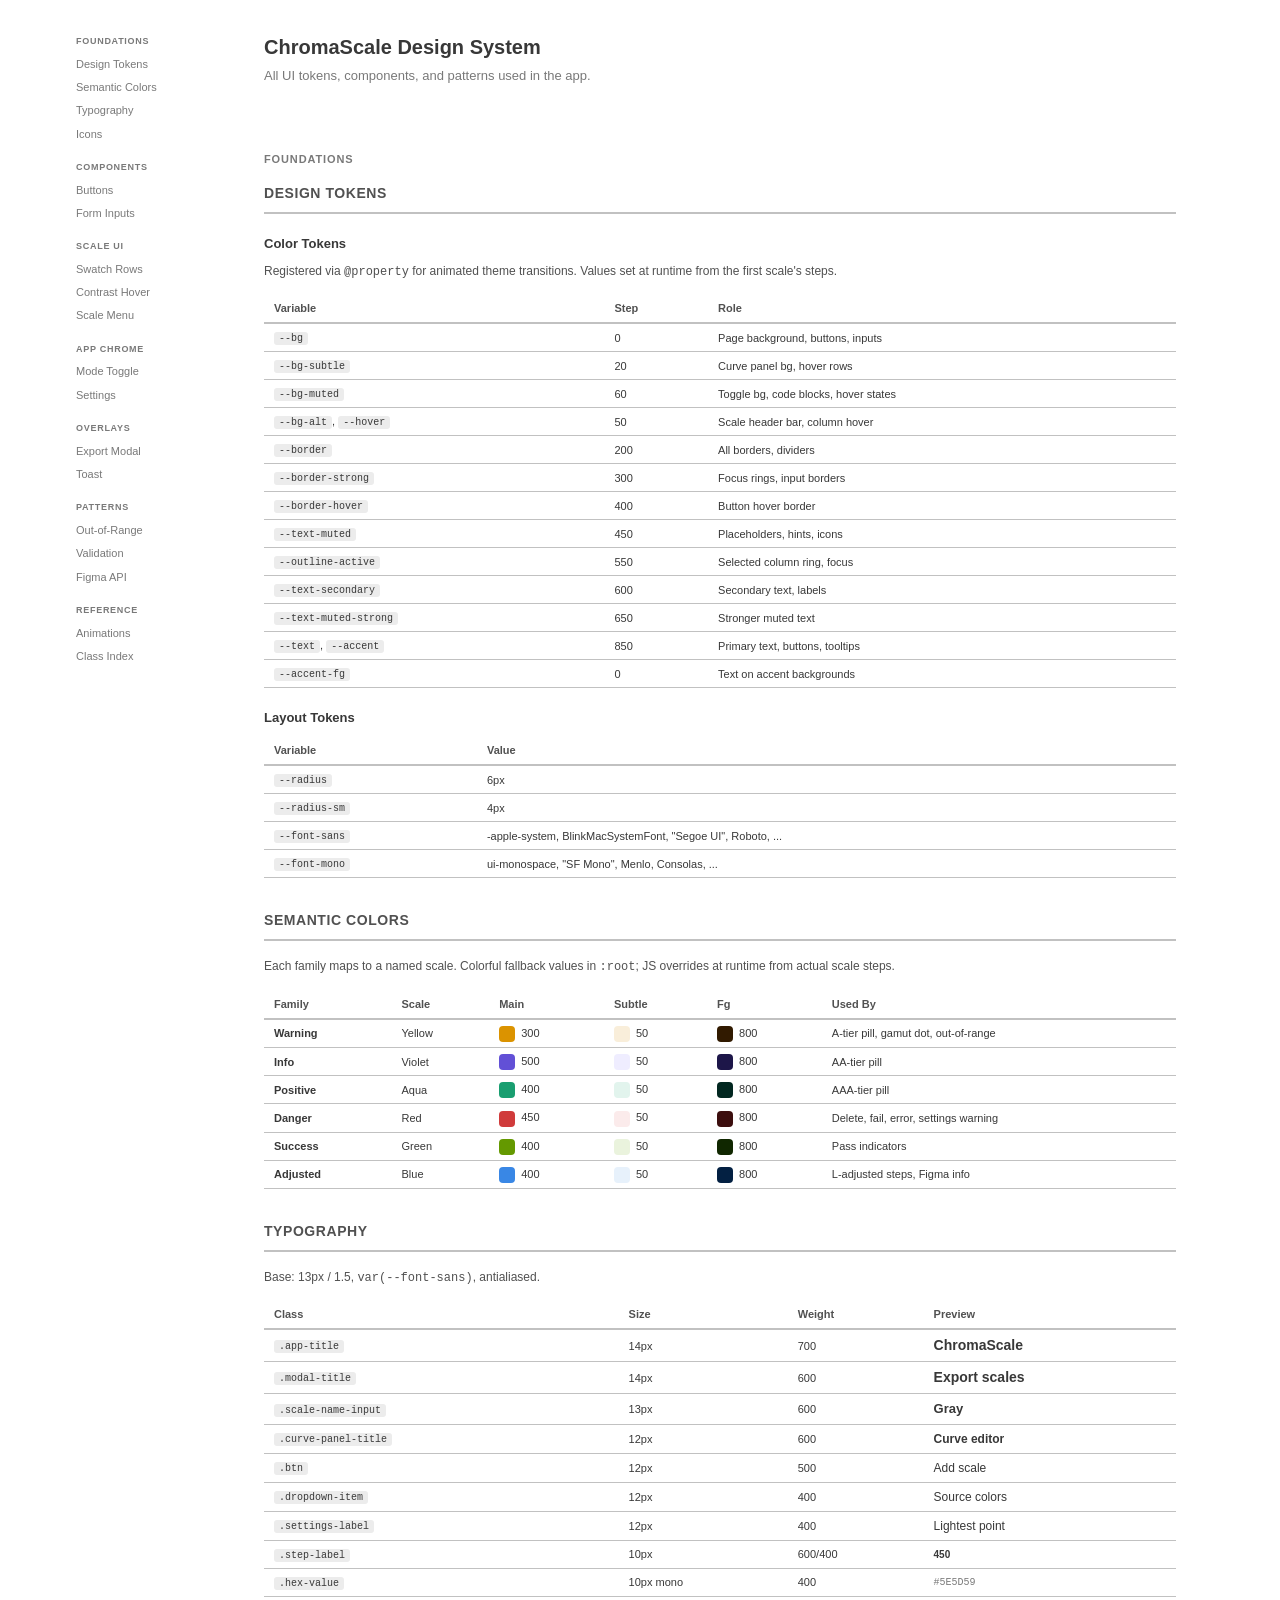
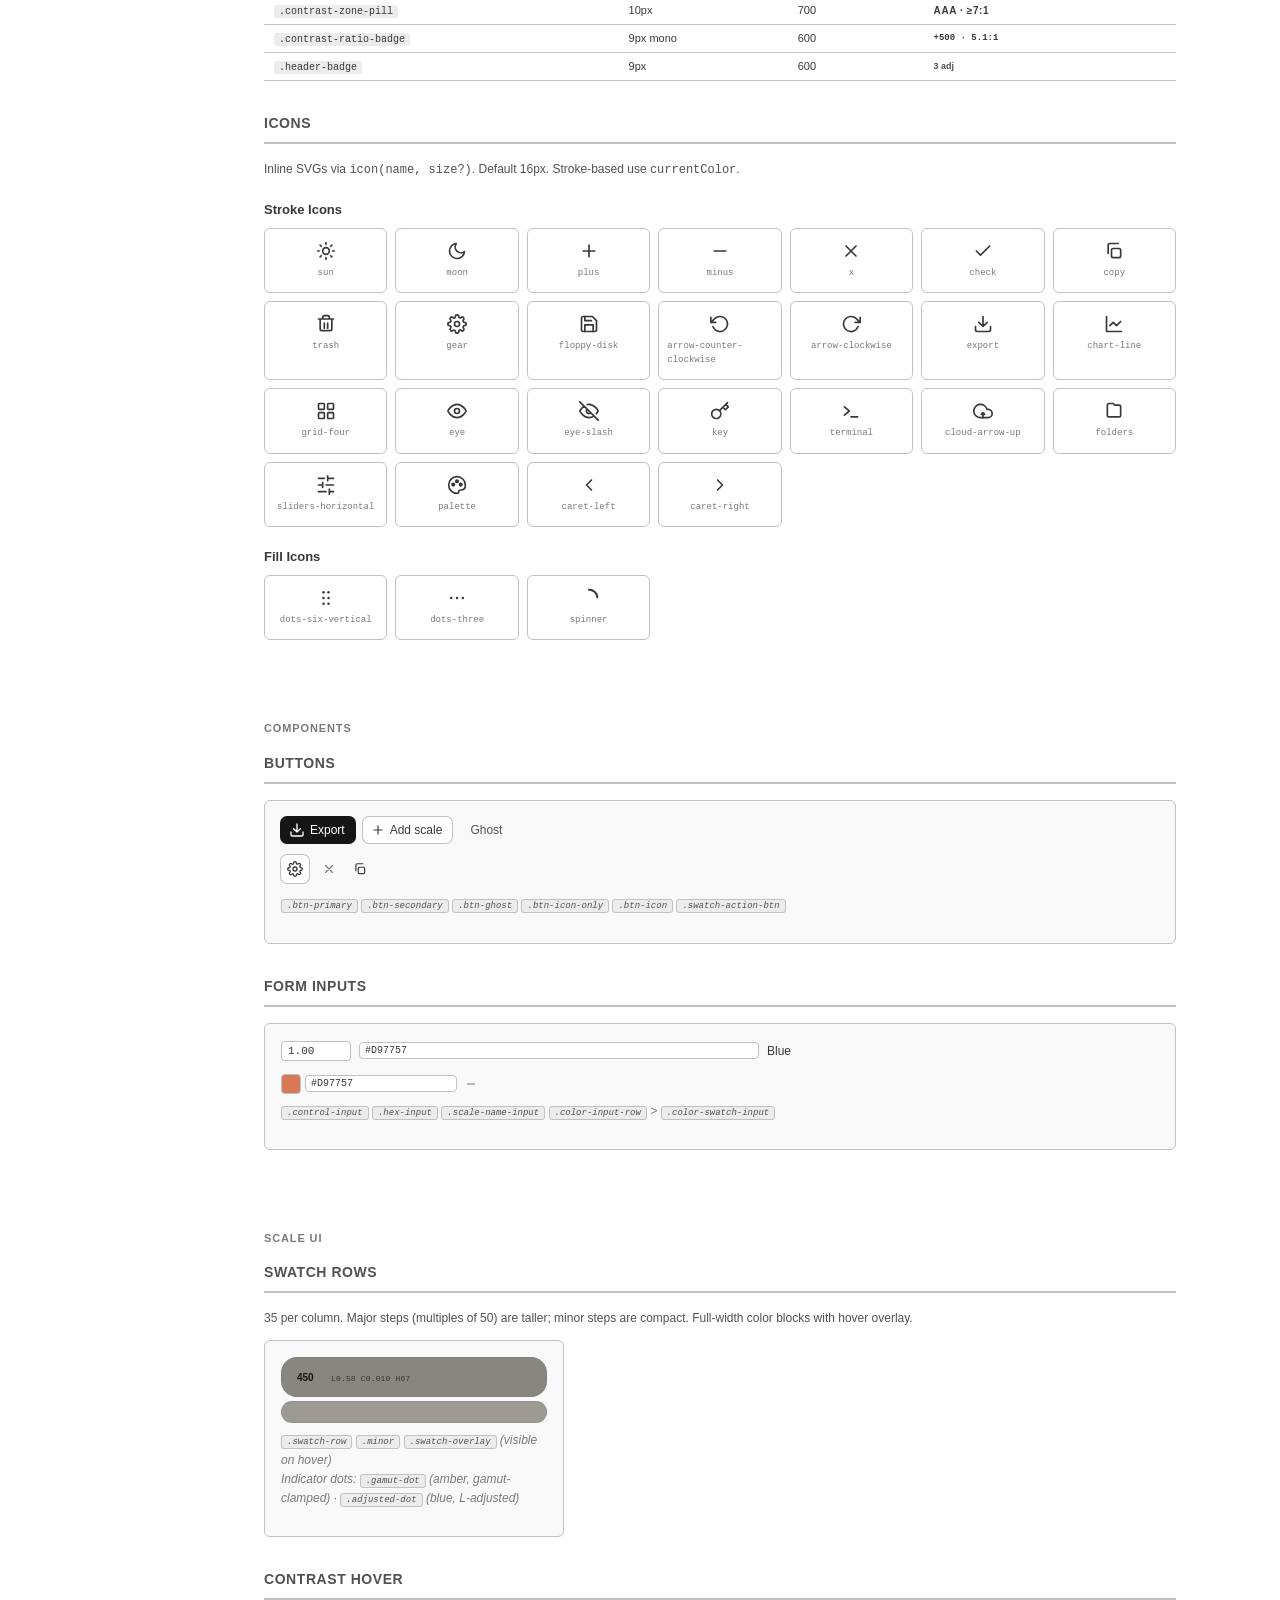
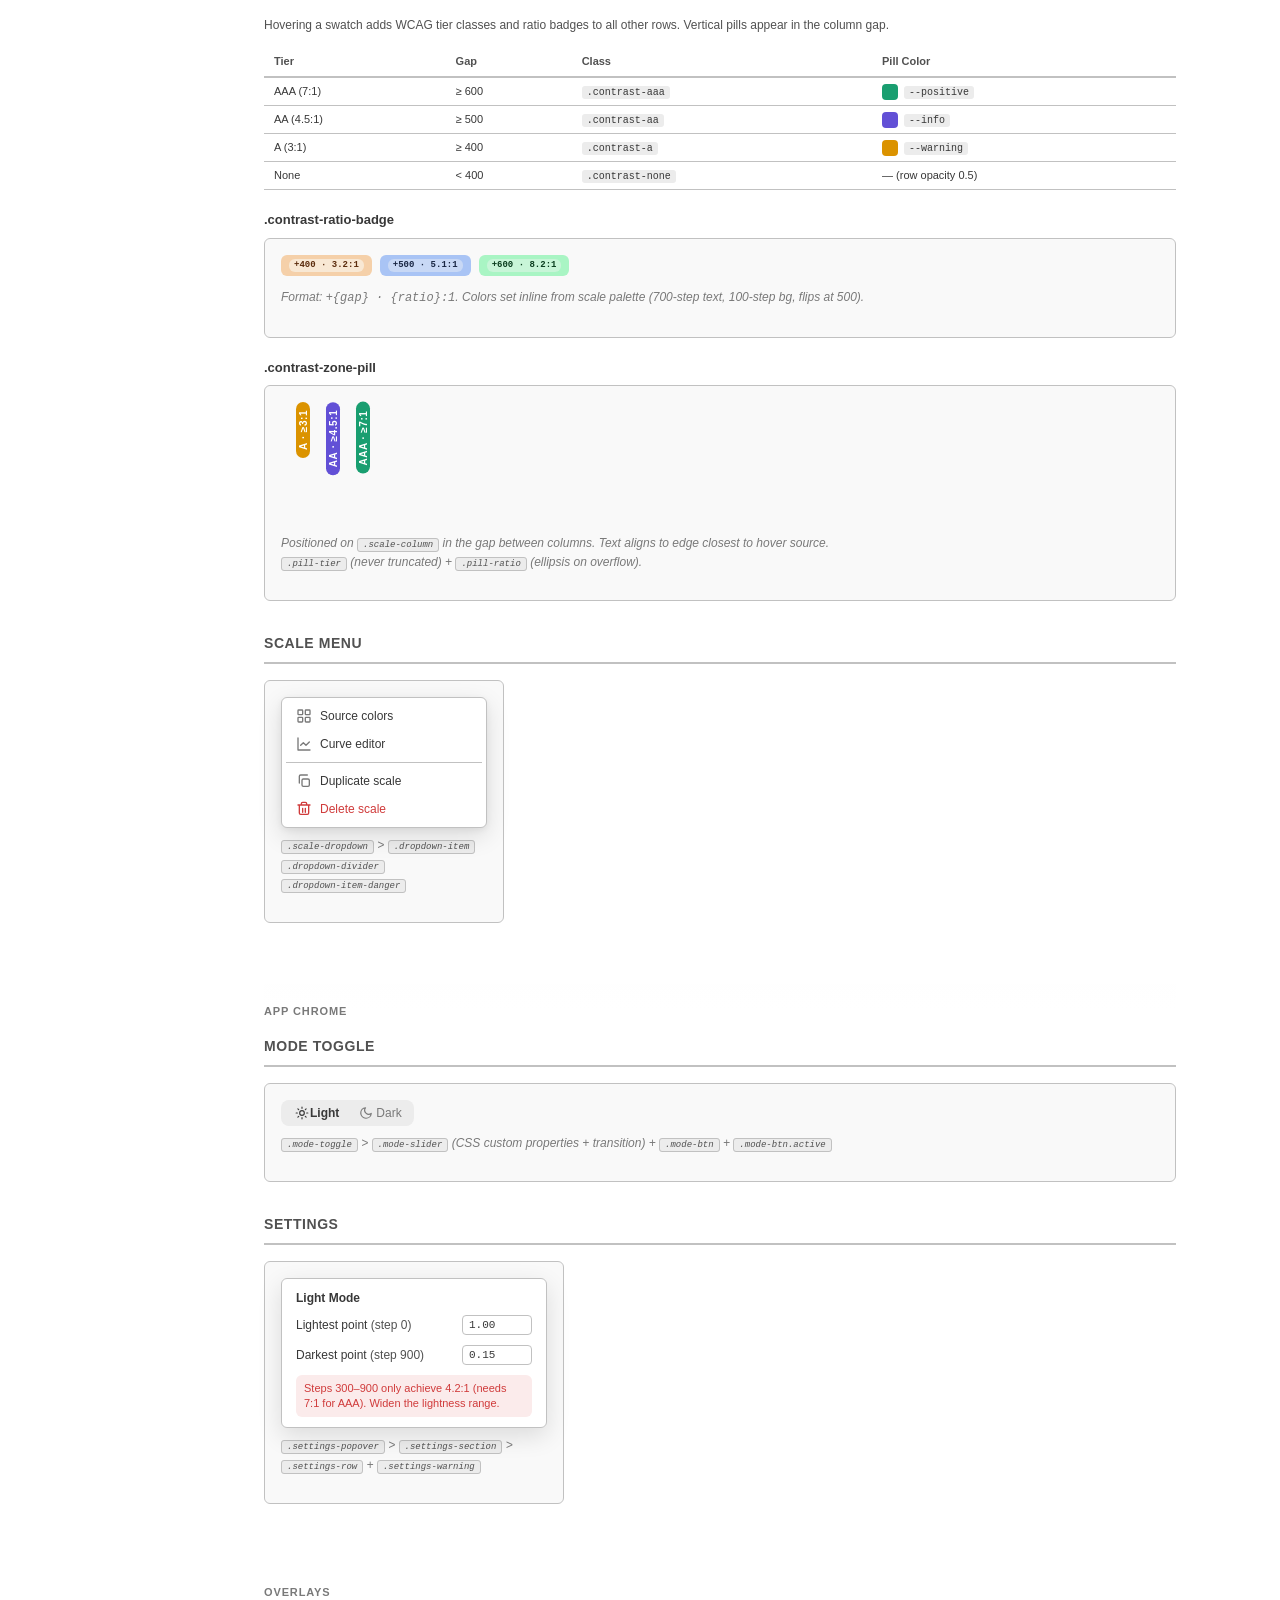
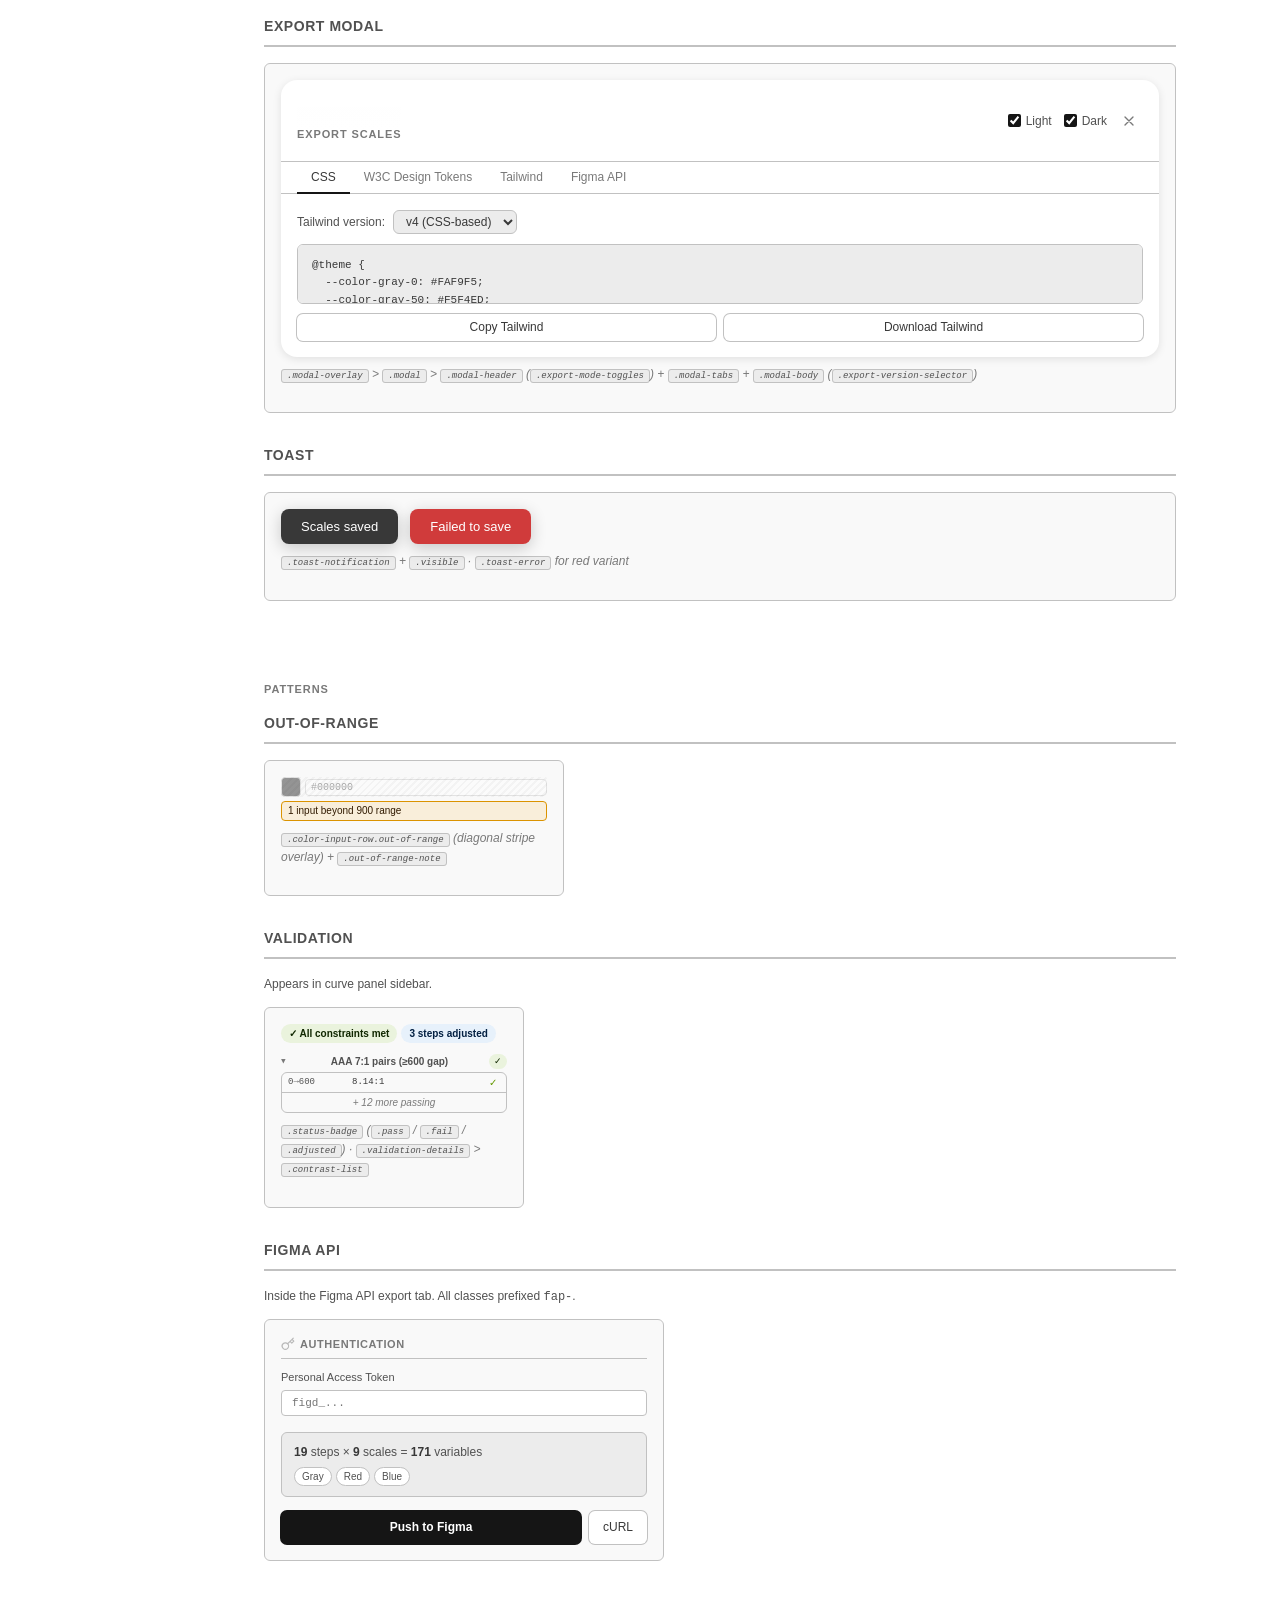
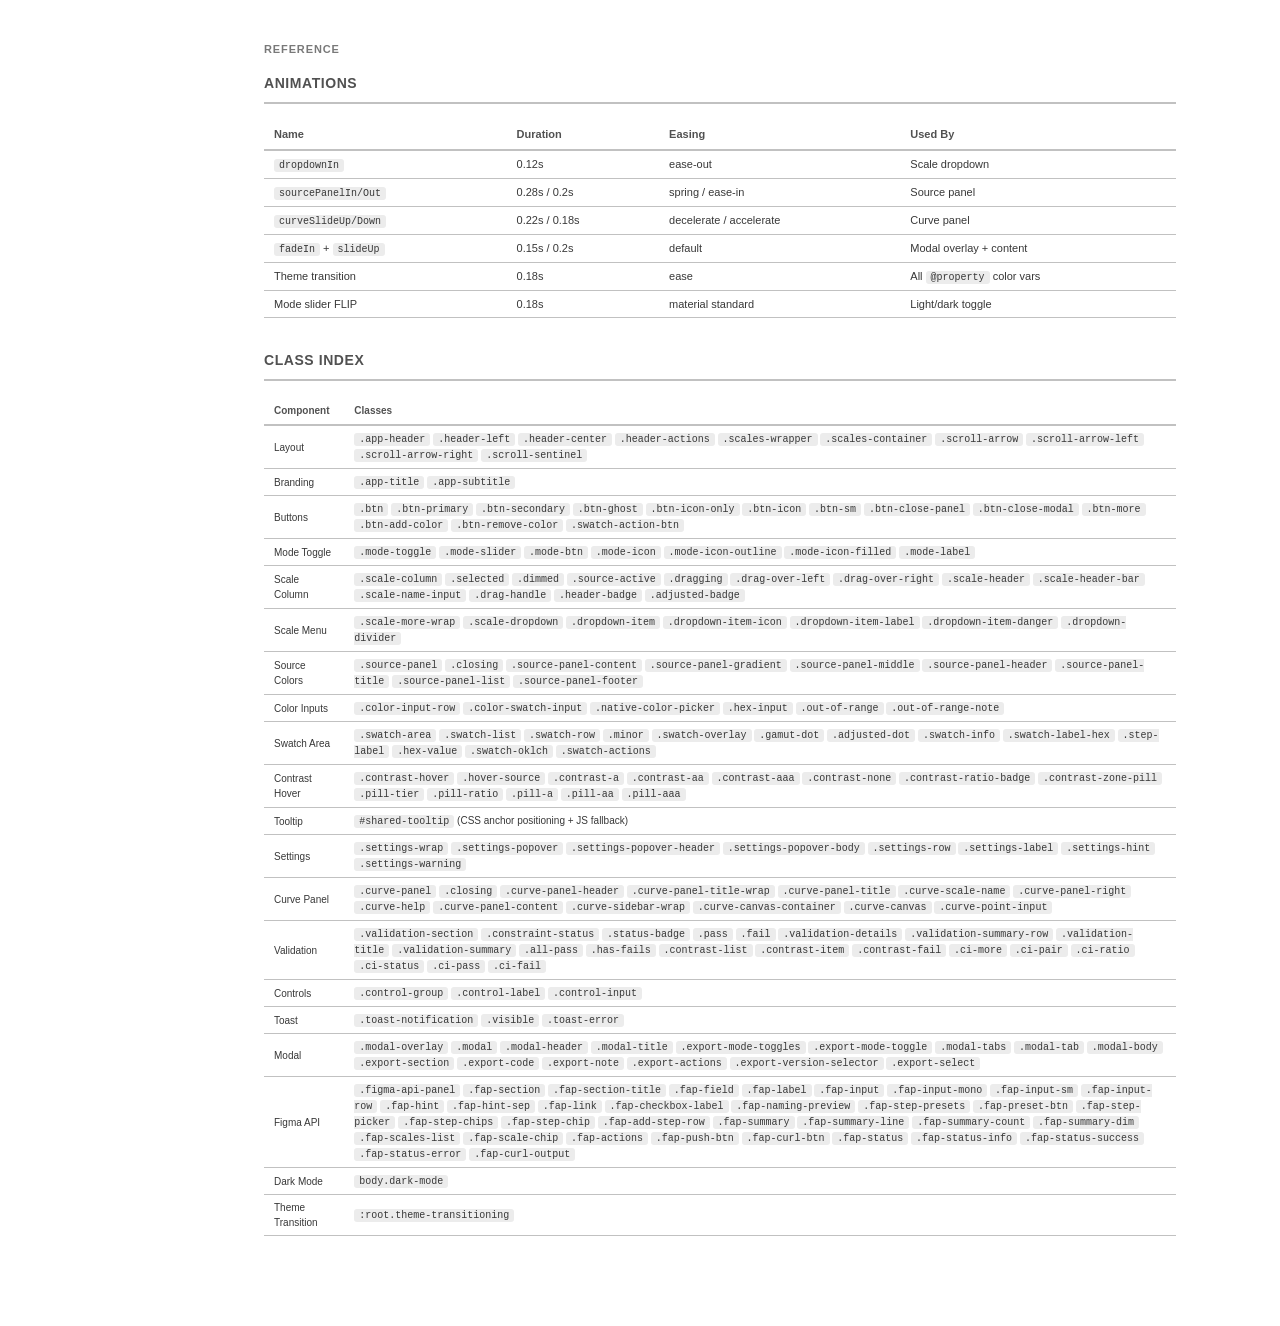
==== commit 7e8237eb: "Export modal: light/dark toggles, Tailwind tab, rename to W3C Design Tokens - Add independent light/" ====
--- a/ui.html
+++ b/ui.html
@@ -451,29 +451,40 @@
     <div class="modal" style="position:relative;inline-size:100%;max-inline-size:100%;animation:none;box-shadow:0 2px 8px rgba(0,0,0,0.1)">
       <div class="modal-header">
         <h2 class="modal-title">Export scales</h2>
+        <div class="export-mode-toggles">
+          <label class="export-mode-toggle"><input type="checkbox" checked> Light</label>
+          <label class="export-mode-toggle"><input type="checkbox" checked> Dark</label>
+        </div>
         <button class="btn-icon btn-close-modal" onclick="return false">
           <svg width="16" height="16" viewBox="0 0 24 24" fill="none" stroke="currentColor" stroke-width="2" stroke-linecap="round" stroke-linejoin="round"><path d="M18 6L6 18M6 6l12 12"/></svg>
         </button>
       </div>
       <div class="modal-tabs">
         <button class="modal-tab active">CSS</button>
-        <button class="modal-tab">JSON</button>
-        <button class="modal-tab">Figma JSON</button>
+        <button class="modal-tab">W3C Design Tokens</button>
+        <button class="modal-tab">Tailwind</button>
         <button class="modal-tab">Figma API</button>
       </div>
       <div class="modal-body">
-        <pre class="export-code" style="max-block-size:60px">:root {
-  --gray-0: #FAF9F5;
-  --gray-50: #F5F4ED;
+        <div class="export-version-selector">
+          <label for="tw-version-demo">Tailwind version:</label>
+          <select id="tw-version-demo" class="export-select">
+            <option value="v4" selected>v4 (CSS-based)</option>
+            <option value="v3">v3 (JS config)</option>
+          </select>
+        </div>
+        <pre class="export-code" style="max-block-size:60px">@theme {
+  --color-gray-0: #FAF9F5;
+  --color-gray-50: #F5F4ED;
   /* ... */
 }</pre>
         <div class="export-actions">
-          <button class="btn btn-secondary" onclick="return false">Copy CSS</button>
-          <button class="btn btn-secondary" onclick="return false">Download CSS</button>
-        </div>
-      </div>
-    </div>
-    <div class="note" style="margin-block-start:8px"><span class="cls">.modal-overlay</span> &gt; <span class="cls">.modal</span> &gt; <span class="cls">.modal-header</span> + <span class="cls">.modal-tabs</span> + <span class="cls">.modal-body</span></div>
+          <button class="btn btn-secondary" onclick="return false">Copy Tailwind</button>
+          <button class="btn btn-secondary" onclick="return false">Download Tailwind</button>
+        </div>
+      </div>
+    </div>
+    <div class="note" style="margin-block-start:8px"><span class="cls">.modal-overlay</span> &gt; <span class="cls">.modal</span> &gt; <span class="cls">.modal-header</span> (<span class="cls">.export-mode-toggles</span>) + <span class="cls">.modal-tabs</span> + <span class="cls">.modal-body</span> (<span class="cls">.export-version-selector</span>)</div>
   </div>
 
   <h3 id="toast">Toast</h3>
@@ -587,7 +598,7 @@
       <tr><td>Validation</td><td><code>.validation-section</code> <code>.constraint-status</code> <code>.status-badge</code> <code>.pass</code> <code>.fail</code> <code>.validation-details</code> <code>.validation-summary-row</code> <code>.validation-title</code> <code>.validation-summary</code> <code>.all-pass</code> <code>.has-fails</code> <code>.contrast-list</code> <code>.contrast-item</code> <code>.contrast-fail</code> <code>.ci-more</code> <code>.ci-pair</code> <code>.ci-ratio</code> <code>.ci-status</code> <code>.ci-pass</code> <code>.ci-fail</code></td></tr>
       <tr><td>Controls</td><td><code>.control-group</code> <code>.control-label</code> <code>.control-input</code></td></tr>
       <tr><td>Toast</td><td><code>.toast-notification</code> <code>.visible</code> <code>.toast-error</code></td></tr>
-      <tr><td>Modal</td><td><code>.modal-overlay</code> <code>.modal</code> <code>.modal-header</code> <code>.modal-title</code> <code>.modal-tabs</code> <code>.modal-tab</code> <code>.modal-body</code> <code>.export-section</code> <code>.export-code</code> <code>.export-note</code> <code>.export-actions</code></td></tr>
+      <tr><td>Modal</td><td><code>.modal-overlay</code> <code>.modal</code> <code>.modal-header</code> <code>.modal-title</code> <code>.export-mode-toggles</code> <code>.export-mode-toggle</code> <code>.modal-tabs</code> <code>.modal-tab</code> <code>.modal-body</code> <code>.export-section</code> <code>.export-code</code> <code>.export-note</code> <code>.export-actions</code> <code>.export-version-selector</code> <code>.export-select</code></td></tr>
       <tr><td>Figma API</td><td><code>.figma-api-panel</code> <code>.fap-section</code> <code>.fap-section-title</code> <code>.fap-field</code> <code>.fap-label</code> <code>.fap-input</code> <code>.fap-input-mono</code> <code>.fap-input-sm</code> <code>.fap-input-row</code> <code>.fap-hint</code> <code>.fap-hint-sep</code> <code>.fap-link</code> <code>.fap-checkbox-label</code> <code>.fap-naming-preview</code> <code>.fap-step-presets</code> <code>.fap-preset-btn</code> <code>.fap-step-picker</code> <code>.fap-step-chips</code> <code>.fap-step-chip</code> <code>.fap-add-step-row</code> <code>.fap-summary</code> <code>.fap-summary-line</code> <code>.fap-summary-count</code> <code>.fap-summary-dim</code> <code>.fap-scales-list</code> <code>.fap-scale-chip</code> <code>.fap-actions</code> <code>.fap-push-btn</code> <code>.fap-curl-btn</code> <code>.fap-status</code> <code>.fap-status-info</code> <code>.fap-status-success</code> <code>.fap-status-error</code> <code>.fap-curl-output</code></td></tr>
       <tr><td>Dark Mode</td><td><code>body.dark-mode</code></td></tr>
       <tr><td>Theme Transition</td><td><code>:root.theme-transitioning</code></td></tr>
--- a/style.css
+++ b/style.css
@@ -1503,6 +1503,26 @@
 .modal-title { font-size: 14px; font-weight: 600; }
 .btn-close-modal { inline-size: 28px; block-size: 28px; }
 
+.export-mode-toggles {
+  display: flex;
+  gap: 12px;
+  margin-inline-start: auto;
+  margin-inline-end: 8px;
+}
+.export-mode-toggle {
+  display: flex;
+  align-items: center;
+  gap: 5px;
+  font-size: 12px;
+  color: var(--text-secondary);
+  cursor: pointer;
+  user-select: none;
+}
+.export-mode-toggle input[type="checkbox"] {
+  accent-color: var(--accent);
+  cursor: pointer;
+}
+
 .modal-tabs {
   display: flex;
   padding-block: 0; padding-inline: 16px;
@@ -1549,6 +1569,25 @@
 }
 .export-note strong { color: var(--text-secondary); }
 
+.export-version-selector {
+  display: flex;
+  align-items: center;
+  gap: 8px;
+  margin-block-end: 10px;
+  font-size: 12px;
+  color: var(--text-secondary);
+}
+.export-select {
+  font-family: var(--font-sans);
+  font-size: 12px;
+  padding-block: 3px; padding-inline: 8px;
+  border: 1px solid var(--border);
+  border-radius: var(--radius);
+  background: var(--bg-muted);
+  color: var(--text);
+  cursor: pointer;
+}
+
 .export-actions {
   display: flex;
   gap: 8px;
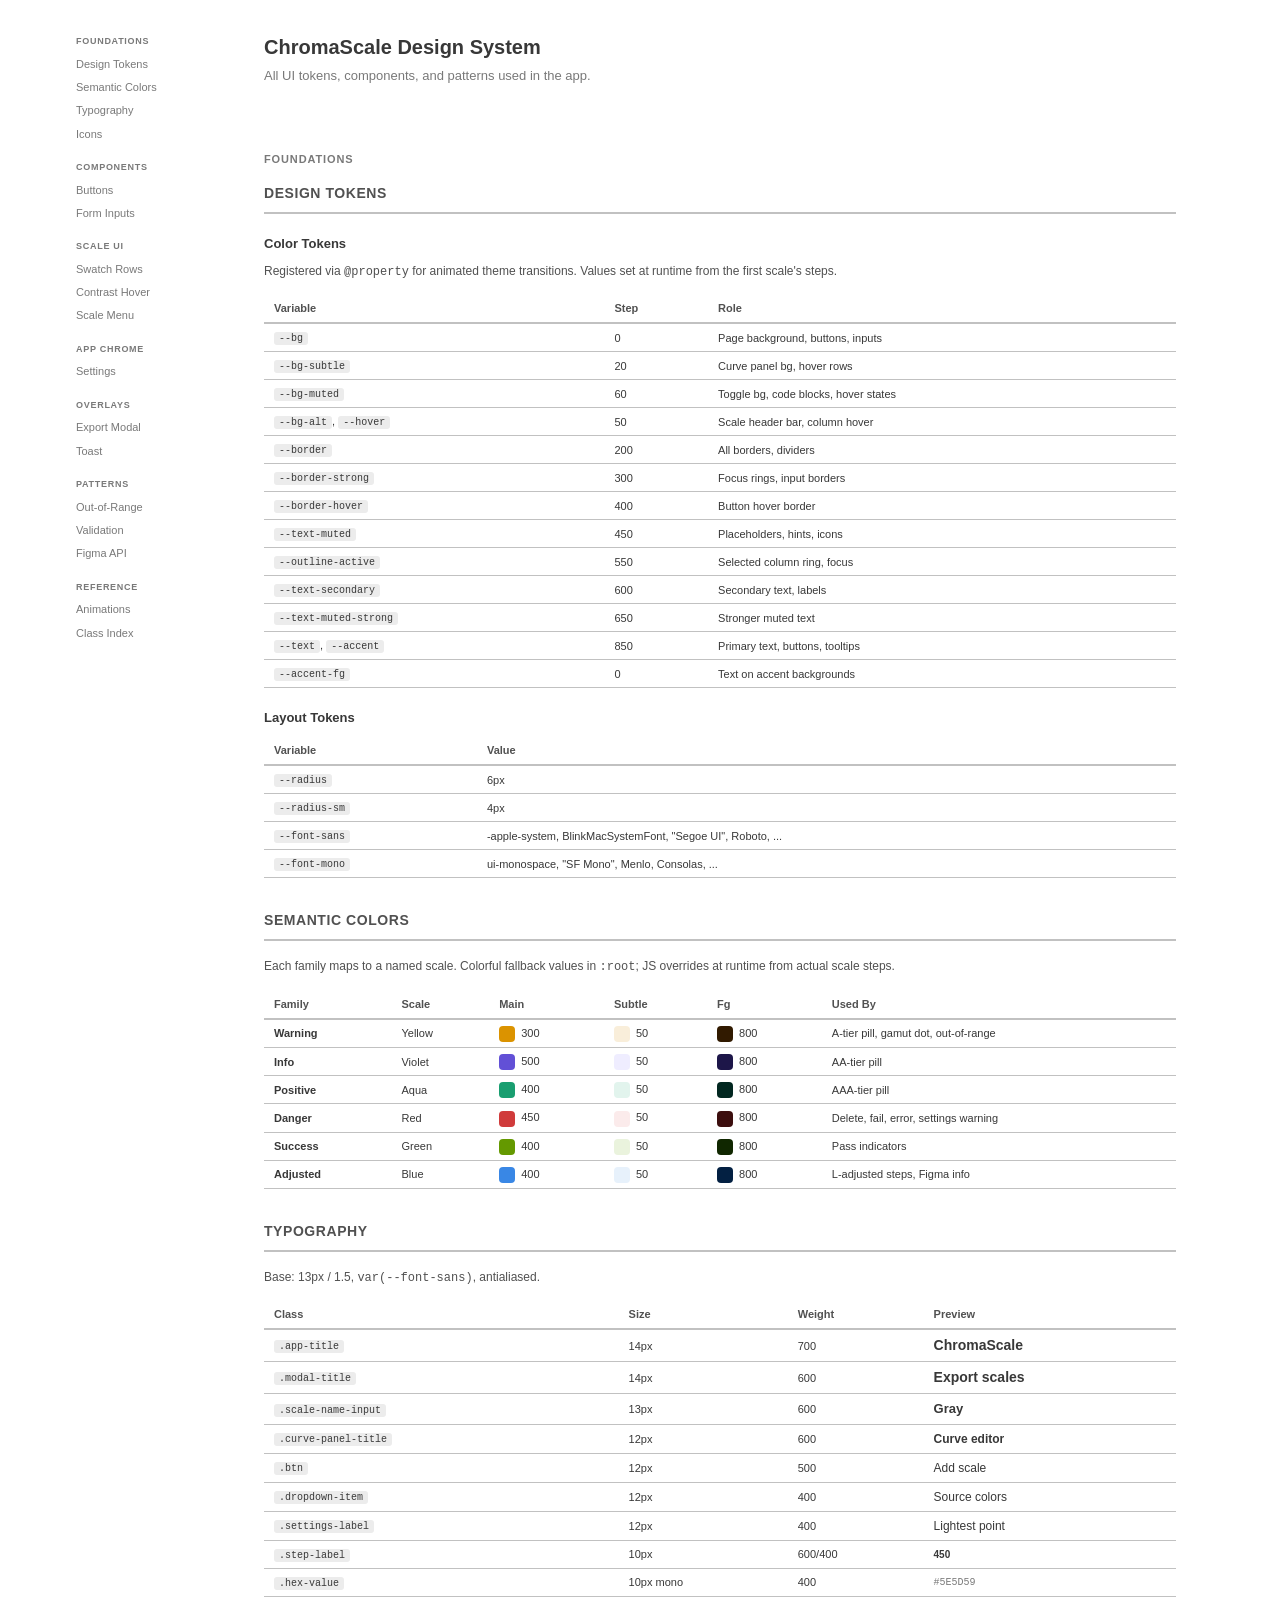
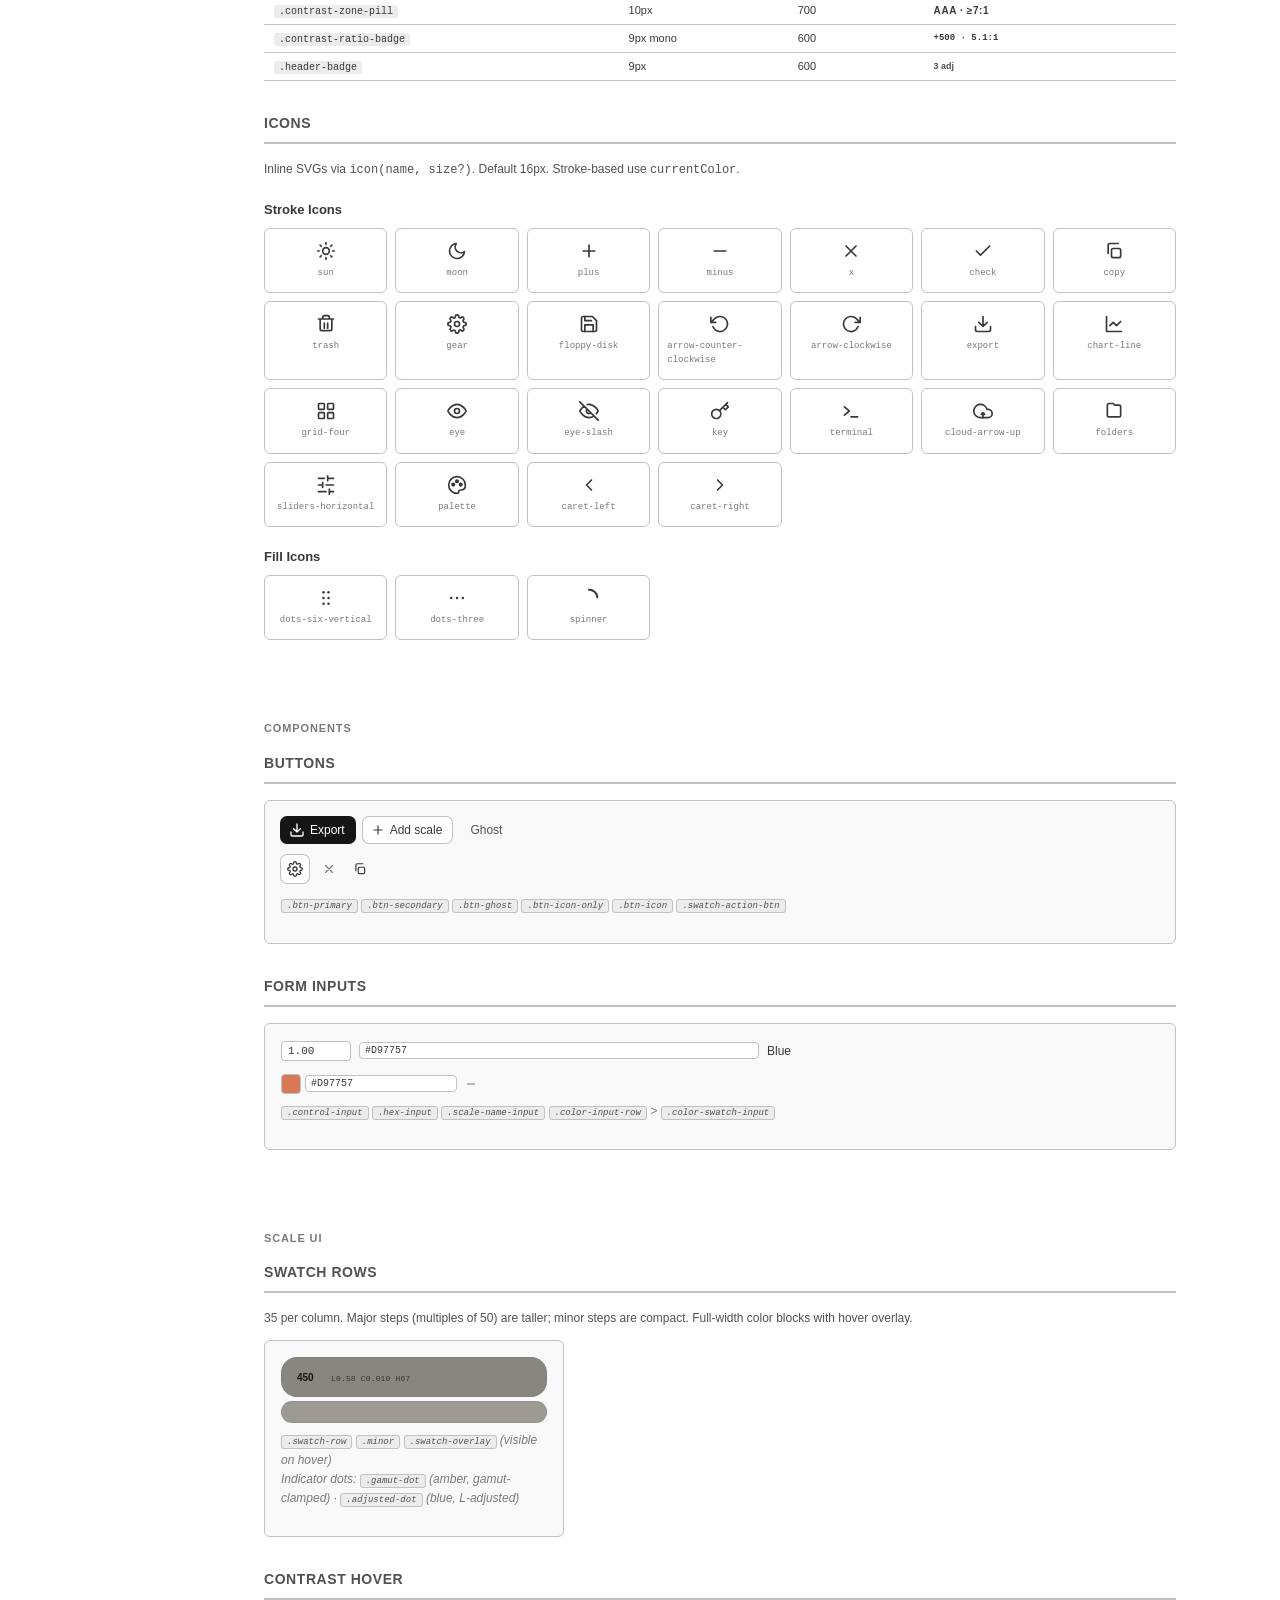
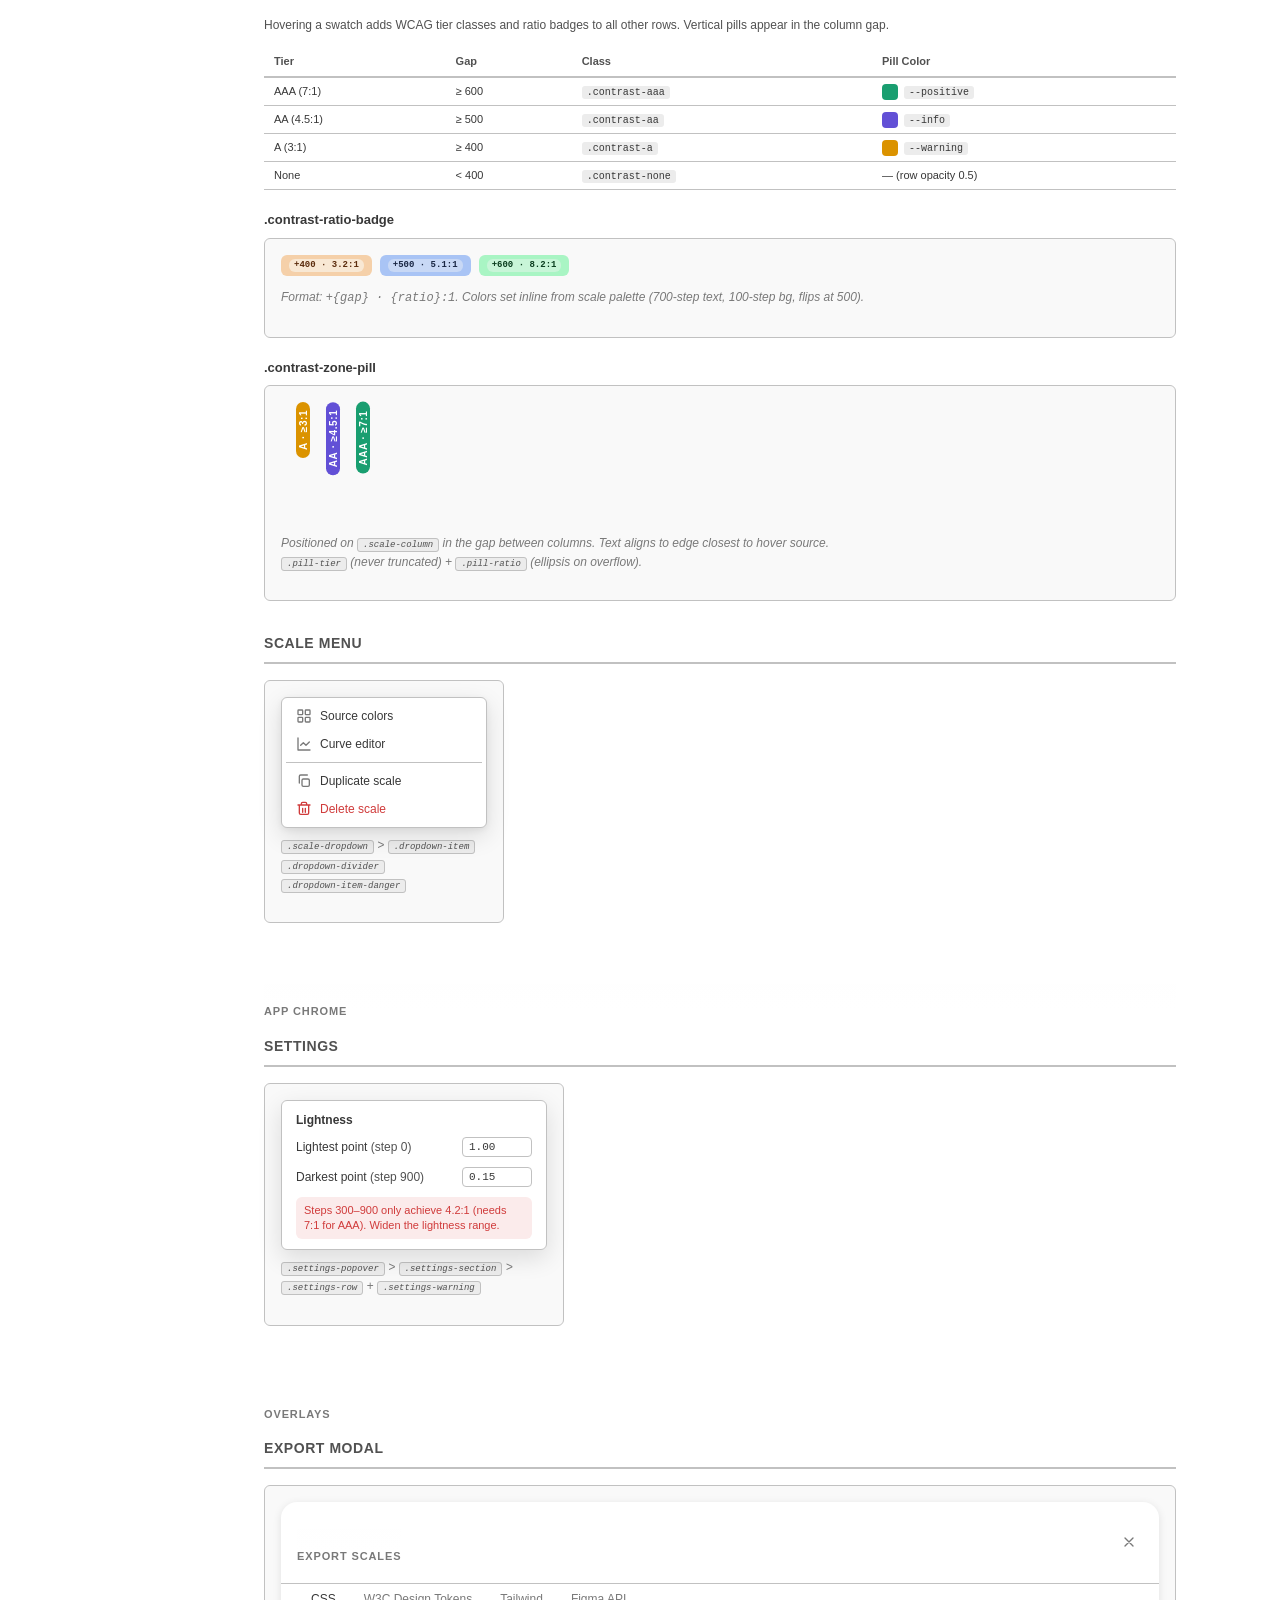
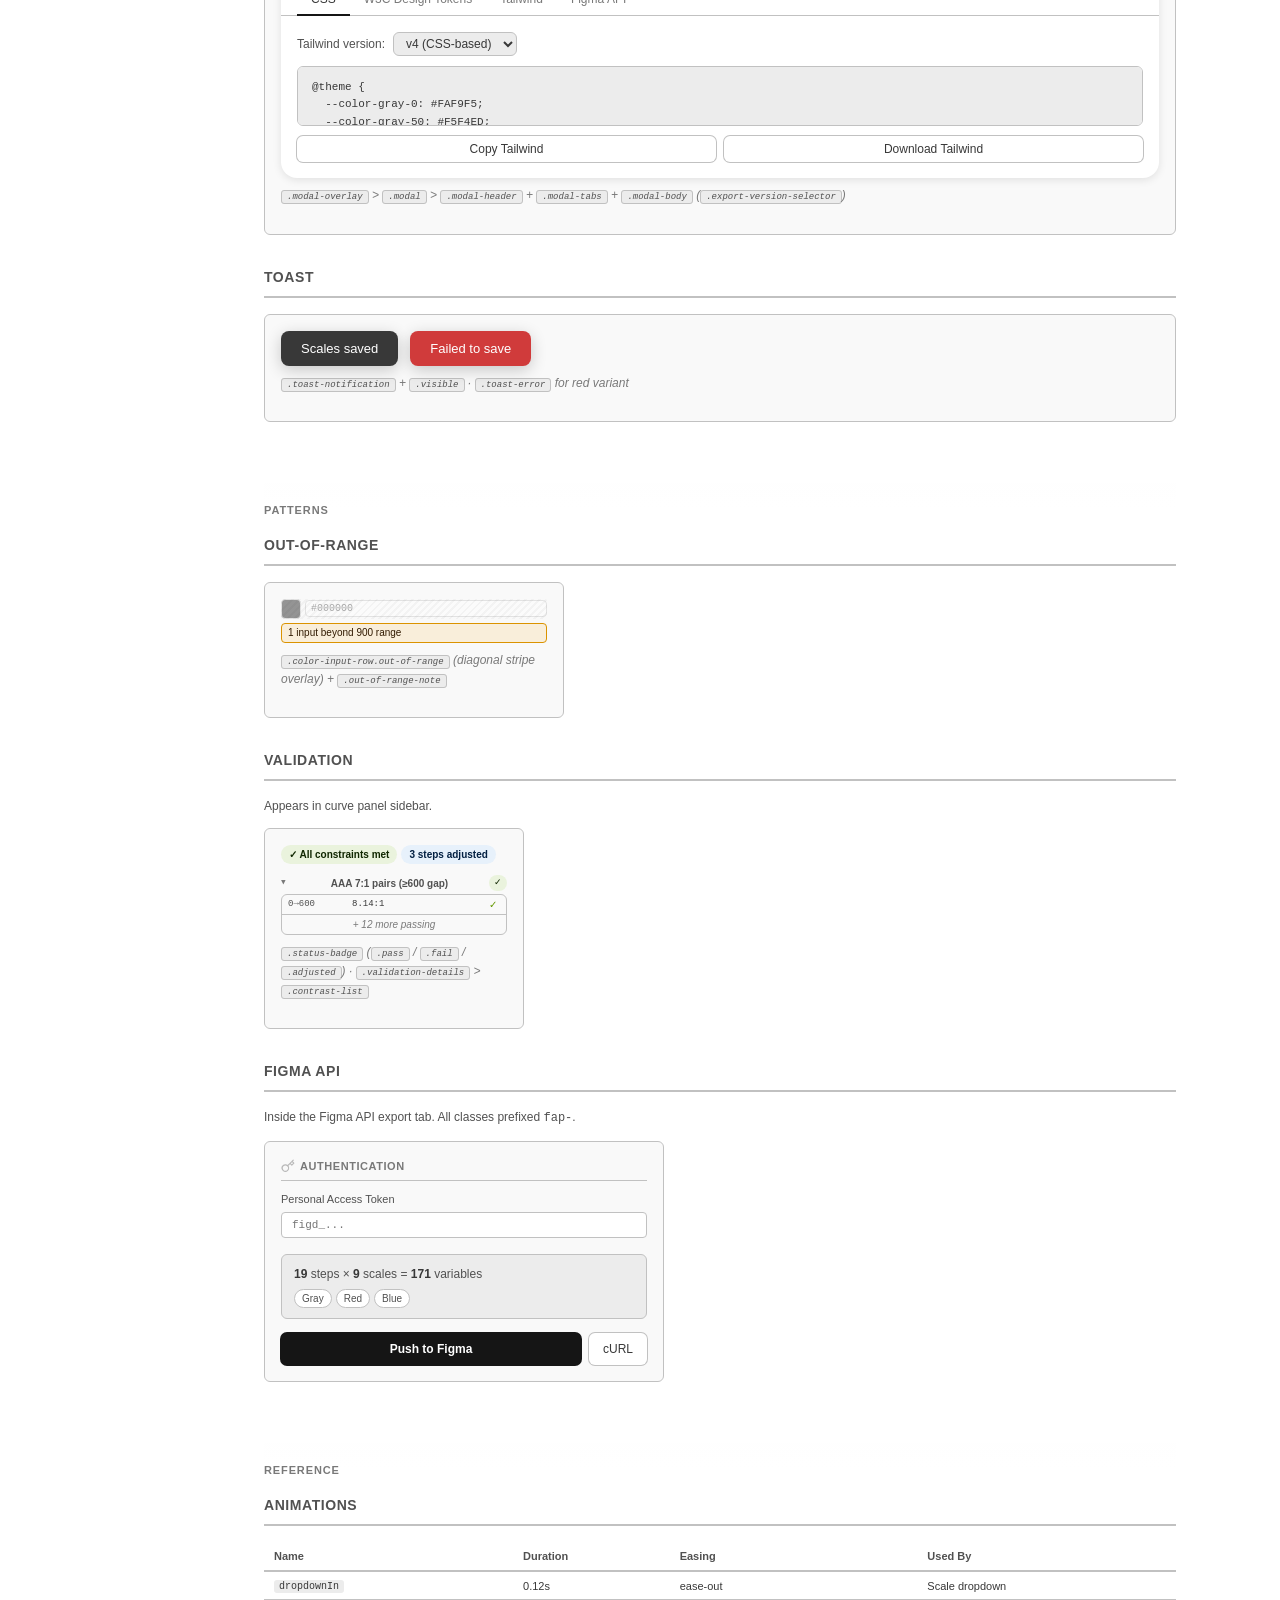
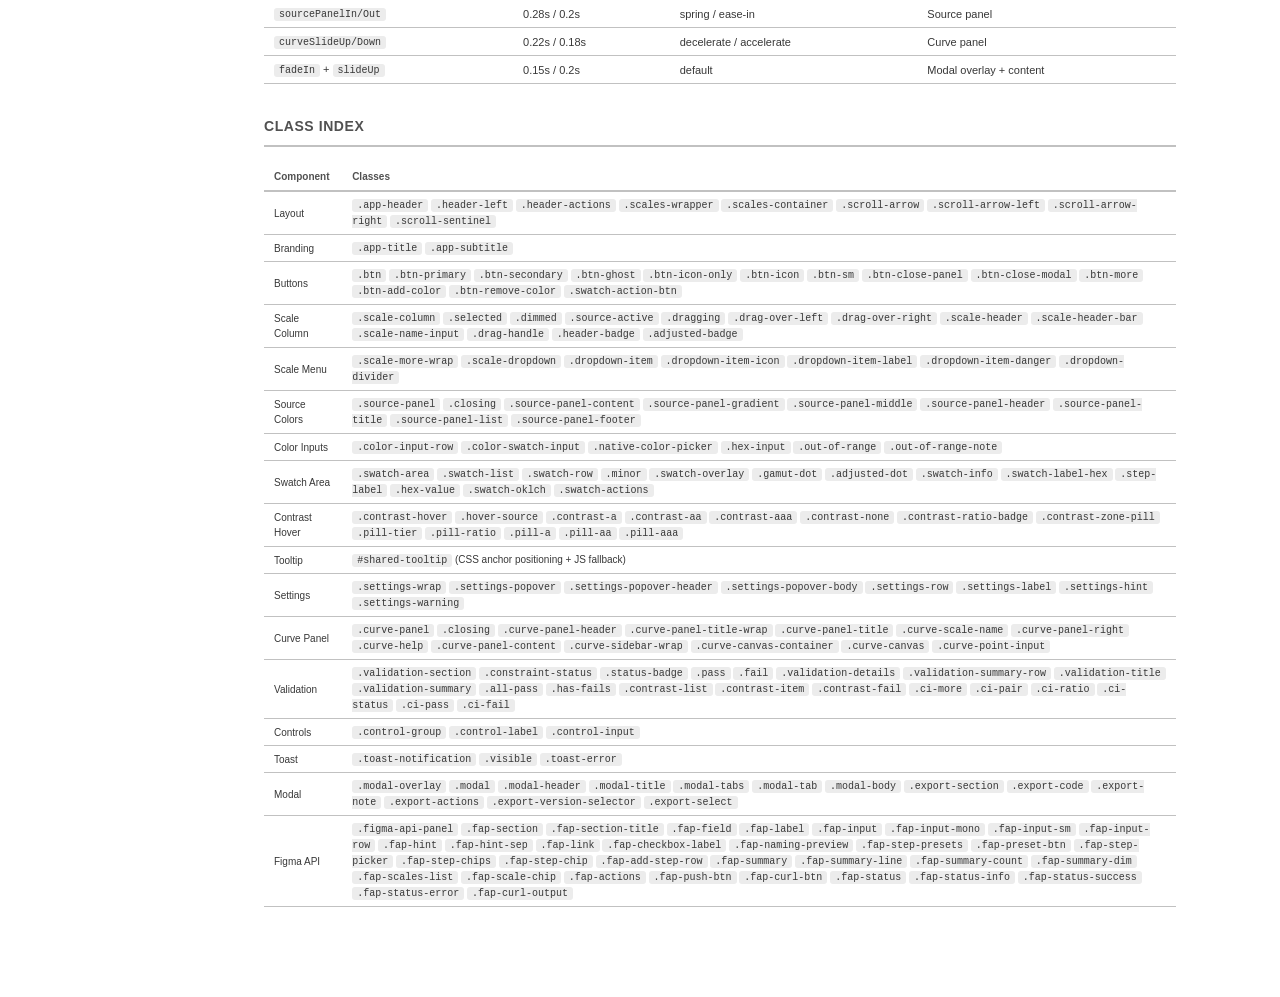
==== commit ba0263ff: "Remove dark mode entirely — scales are now mode-independent - scale-manager.js: drop _generateDarkMo" ====
--- a/ui.html
+++ b/ui.html
@@ -110,7 +110,6 @@
     <a href="#contrast-hover">Contrast Hover</a>
     <a href="#scale-menu">Scale Menu</a>
     <a class="toc-group" href="#app-chrome">App Chrome</a>
-    <a href="#mode-toggle">Mode Toggle</a>
     <a href="#settings">Settings</a>
     <a class="toc-group" href="#overlays">Overlays</a>
     <a href="#modal">Export Modal</a>
@@ -402,31 +401,11 @@
   <!-- ===== APP CHROME ===== -->
   <h2 id="app-chrome">App Chrome</h2>
 
-  <h3 id="mode-toggle">Mode Toggle</h3>
-  <div class="demo-box">
-    <div class="mode-toggle" id="demo-mode-toggle" style="display:inline-flex">
-      <div class="mode-slider" id="demo-mode-slider"></div>
-      <button class="mode-btn active" data-mode="light">
-        <span class="mode-icon mode-icon-outline"><svg width="14" height="14" viewBox="0 0 24 24" fill="none" stroke="currentColor" stroke-width="2" stroke-linecap="round" stroke-linejoin="round"><circle cx="12" cy="12" r="4"/><path d="M12 2v2m0 16v2M4.93 4.93l1.41 1.41m11.32 11.32l1.41 1.41M2 12h2m16 0h2M6.34 17.66l-1.41 1.41M19.07 4.93l-1.41 1.41"/></svg></span>
-        <span class="mode-icon mode-icon-filled"><svg width="14" height="14" viewBox="0 0 24 24" fill="none" stroke="currentColor" stroke-width="2" stroke-linecap="round" stroke-linejoin="round"><circle cx="12" cy="12" r="4"/><path d="M12 2v2m0 16v2M4.93 4.93l1.41 1.41m11.32 11.32l1.41 1.41M2 12h2m16 0h2M6.34 17.66l-1.41 1.41M19.07 4.93l-1.41 1.41"/></svg></span>
-        <span class="mode-label">Light</span>
-      </button>
-      <button class="mode-btn" data-mode="dark">
-        <span class="mode-icon mode-icon-outline"><svg width="14" height="14" viewBox="0 0 24 24" fill="none" stroke="currentColor" stroke-width="2" stroke-linecap="round" stroke-linejoin="round"><path d="M21 12.79A9 9 0 1111.21 3a7 7 0 009.79 9.79z"/></svg></span>
-        <span class="mode-icon mode-icon-filled"><svg width="14" height="14" viewBox="0 0 24 24" fill="none" stroke="currentColor" stroke-width="2" stroke-linecap="round" stroke-linejoin="round"><path d="M21 12.79A9 9 0 1111.21 3a7 7 0 009.79 9.79z"/></svg></span>
-        <span class="mode-label">Dark</span>
-      </button>
-    </div>
-    <div class="note" style="margin-block-start:8px">
-      <span class="cls">.mode-toggle</span> &gt; <span class="cls">.mode-slider</span> (CSS custom properties + transition) + <span class="cls">.mode-btn</span> + <span class="cls">.mode-btn.active</span>
-    </div>
-  </div>
-
   <h3 id="settings">Settings</h3>
   <div class="demo-box" style="max-inline-size:300px">
     <div class="settings-popover" style="position:relative;inset-block-start:0">
       <div class="settings-section">
-        <div class="settings-popover-header">Light Mode</div>
+        <div class="settings-popover-header">Lightness</div>
         <div class="settings-popover-body">
           <div class="settings-row">
             <label class="settings-label">Lightest point <span class="settings-hint">(step 0)</span></label>
@@ -451,10 +430,6 @@
     <div class="modal" style="position:relative;inline-size:100%;max-inline-size:100%;animation:none;box-shadow:0 2px 8px rgba(0,0,0,0.1)">
       <div class="modal-header">
         <h2 class="modal-title">Export scales</h2>
-        <div class="export-mode-toggles">
-          <label class="export-mode-toggle"><input type="checkbox" checked> Light</label>
-          <label class="export-mode-toggle"><input type="checkbox" checked> Dark</label>
-        </div>
         <button class="btn-icon btn-close-modal" onclick="return false">
           <svg width="16" height="16" viewBox="0 0 24 24" fill="none" stroke="currentColor" stroke-width="2" stroke-linecap="round" stroke-linejoin="round"><path d="M18 6L6 18M6 6l12 12"/></svg>
         </button>
@@ -484,7 +459,7 @@
         </div>
       </div>
     </div>
-    <div class="note" style="margin-block-start:8px"><span class="cls">.modal-overlay</span> &gt; <span class="cls">.modal</span> &gt; <span class="cls">.modal-header</span> (<span class="cls">.export-mode-toggles</span>) + <span class="cls">.modal-tabs</span> + <span class="cls">.modal-body</span> (<span class="cls">.export-version-selector</span>)</div>
+    <div class="note" style="margin-block-start:8px"><span class="cls">.modal-overlay</span> &gt; <span class="cls">.modal</span> &gt; <span class="cls">.modal-header</span> + <span class="cls">.modal-tabs</span> + <span class="cls">.modal-body</span> (<span class="cls">.export-version-selector</span>)</div>
   </div>
 
   <h3 id="toast">Toast</h3>
@@ -573,8 +548,6 @@
       <tr><td><code>sourcePanelIn/Out</code></td><td>0.28s / 0.2s</td><td>spring / ease-in</td><td>Source panel</td></tr>
       <tr><td><code>curveSlideUp/Down</code></td><td>0.22s / 0.18s</td><td>decelerate / accelerate</td><td>Curve panel</td></tr>
       <tr><td><code>fadeIn</code> + <code>slideUp</code></td><td>0.15s / 0.2s</td><td>default</td><td>Modal overlay + content</td></tr>
-      <tr><td>Theme transition</td><td>0.18s</td><td>ease</td><td>All <code>@property</code> color vars</td></tr>
-      <tr><td>Mode slider FLIP</td><td>0.18s</td><td>material standard</td><td>Light/dark toggle</td></tr>
     </tbody>
   </table>
 
@@ -582,10 +555,9 @@
   <table class="token-table" style="font-size:10px">
     <thead><tr><th>Component</th><th>Classes</th></tr></thead>
     <tbody>
-      <tr><td>Layout</td><td><code>.app-header</code> <code>.header-left</code> <code>.header-center</code> <code>.header-actions</code> <code>.scales-wrapper</code> <code>.scales-container</code> <code>.scroll-arrow</code> <code>.scroll-arrow-left</code> <code>.scroll-arrow-right</code> <code>.scroll-sentinel</code></td></tr>
+      <tr><td>Layout</td><td><code>.app-header</code> <code>.header-left</code> <code>.header-actions</code> <code>.scales-wrapper</code> <code>.scales-container</code> <code>.scroll-arrow</code> <code>.scroll-arrow-left</code> <code>.scroll-arrow-right</code> <code>.scroll-sentinel</code></td></tr>
       <tr><td>Branding</td><td><code>.app-title</code> <code>.app-subtitle</code></td></tr>
       <tr><td>Buttons</td><td><code>.btn</code> <code>.btn-primary</code> <code>.btn-secondary</code> <code>.btn-ghost</code> <code>.btn-icon-only</code> <code>.btn-icon</code> <code>.btn-sm</code> <code>.btn-close-panel</code> <code>.btn-close-modal</code> <code>.btn-more</code> <code>.btn-add-color</code> <code>.btn-remove-color</code> <code>.swatch-action-btn</code></td></tr>
-      <tr><td>Mode Toggle</td><td><code>.mode-toggle</code> <code>.mode-slider</code> <code>.mode-btn</code> <code>.mode-icon</code> <code>.mode-icon-outline</code> <code>.mode-icon-filled</code> <code>.mode-label</code></td></tr>
       <tr><td>Scale Column</td><td><code>.scale-column</code> <code>.selected</code> <code>.dimmed</code> <code>.source-active</code> <code>.dragging</code> <code>.drag-over-left</code> <code>.drag-over-right</code> <code>.scale-header</code> <code>.scale-header-bar</code> <code>.scale-name-input</code> <code>.drag-handle</code> <code>.header-badge</code> <code>.adjusted-badge</code></td></tr>
       <tr><td>Scale Menu</td><td><code>.scale-more-wrap</code> <code>.scale-dropdown</code> <code>.dropdown-item</code> <code>.dropdown-item-icon</code> <code>.dropdown-item-label</code> <code>.dropdown-item-danger</code> <code>.dropdown-divider</code></td></tr>
       <tr><td>Source Colors</td><td><code>.source-panel</code> <code>.closing</code> <code>.source-panel-content</code> <code>.source-panel-gradient</code> <code>.source-panel-middle</code> <code>.source-panel-header</code> <code>.source-panel-title</code> <code>.source-panel-list</code> <code>.source-panel-footer</code></td></tr>
@@ -598,10 +570,8 @@
       <tr><td>Validation</td><td><code>.validation-section</code> <code>.constraint-status</code> <code>.status-badge</code> <code>.pass</code> <code>.fail</code> <code>.validation-details</code> <code>.validation-summary-row</code> <code>.validation-title</code> <code>.validation-summary</code> <code>.all-pass</code> <code>.has-fails</code> <code>.contrast-list</code> <code>.contrast-item</code> <code>.contrast-fail</code> <code>.ci-more</code> <code>.ci-pair</code> <code>.ci-ratio</code> <code>.ci-status</code> <code>.ci-pass</code> <code>.ci-fail</code></td></tr>
       <tr><td>Controls</td><td><code>.control-group</code> <code>.control-label</code> <code>.control-input</code></td></tr>
       <tr><td>Toast</td><td><code>.toast-notification</code> <code>.visible</code> <code>.toast-error</code></td></tr>
-      <tr><td>Modal</td><td><code>.modal-overlay</code> <code>.modal</code> <code>.modal-header</code> <code>.modal-title</code> <code>.export-mode-toggles</code> <code>.export-mode-toggle</code> <code>.modal-tabs</code> <code>.modal-tab</code> <code>.modal-body</code> <code>.export-section</code> <code>.export-code</code> <code>.export-note</code> <code>.export-actions</code> <code>.export-version-selector</code> <code>.export-select</code></td></tr>
+      <tr><td>Modal</td><td><code>.modal-overlay</code> <code>.modal</code> <code>.modal-header</code> <code>.modal-title</code> <code>.modal-tabs</code> <code>.modal-tab</code> <code>.modal-body</code> <code>.export-section</code> <code>.export-code</code> <code>.export-note</code> <code>.export-actions</code> <code>.export-version-selector</code> <code>.export-select</code></td></tr>
       <tr><td>Figma API</td><td><code>.figma-api-panel</code> <code>.fap-section</code> <code>.fap-section-title</code> <code>.fap-field</code> <code>.fap-label</code> <code>.fap-input</code> <code>.fap-input-mono</code> <code>.fap-input-sm</code> <code>.fap-input-row</code> <code>.fap-hint</code> <code>.fap-hint-sep</code> <code>.fap-link</code> <code>.fap-checkbox-label</code> <code>.fap-naming-preview</code> <code>.fap-step-presets</code> <code>.fap-preset-btn</code> <code>.fap-step-picker</code> <code>.fap-step-chips</code> <code>.fap-step-chip</code> <code>.fap-add-step-row</code> <code>.fap-summary</code> <code>.fap-summary-line</code> <code>.fap-summary-count</code> <code>.fap-summary-dim</code> <code>.fap-scales-list</code> <code>.fap-scale-chip</code> <code>.fap-actions</code> <code>.fap-push-btn</code> <code>.fap-curl-btn</code> <code>.fap-status</code> <code>.fap-status-info</code> <code>.fap-status-success</code> <code>.fap-status-error</code> <code>.fap-curl-output</code></td></tr>
-      <tr><td>Dark Mode</td><td><code>body.dark-mode</code></td></tr>
-      <tr><td>Theme Transition</td><td><code>:root.theme-transitioning</code></td></tr>
     </tbody>
   </table>
 
@@ -625,7 +595,6 @@
     card.innerHTML = icon(name, 20) + '<code>' + name + '</code>';
     fillGrid.appendChild(card);
   });
-  // Mode slider is now positioned via CSS anchor positioning — no JS needed
 </script>
 </body>
 </html>
--- a/style.css
+++ b/style.css
@@ -39,27 +39,6 @@
 @property --adjusted-fg      { syntax: '<color>'; initial-value: #032042; inherits: true; }
 
 *, *::before, *::after { box-sizing: border-box; margin: 0; padding: 0; }
-
-/* Theme transition — only active during mode switch, removed after to prevent flash on page load */
-:root.theme-transitioning {
-  transition:
-    --bg 0.1s ease,
-    --bg-subtle 0.1s ease,
-    --bg-muted 0.1s ease,
-    --bg-alt 0.1s ease,
-    --hover 0.1s ease,
-    --border 0.1s ease,
-    --border-strong 0.1s ease,
-    --border-hover 0.1s ease,
-    --text 0.1s ease,
-    --text-secondary 0.1s ease,
-    --text-muted 0.1s ease,
-    --text-muted-strong 0.1s ease,
-    --accent 0.1s ease,
-    --accent-fg 0.1s ease,
-    --accent-100 0.1s ease,
-    --outline-active 0.1s ease;
-}
 
 :root {
   --font-sans: -apple-system, BlinkMacSystemFont, "Segoe UI", Roboto, Helvetica, Arial, sans-serif;
@@ -148,11 +127,6 @@
   --adjusted-fg:     #032042;
 }
 
-body.dark-mode {
-  --inset-border: rgba(255,255,255,0.12);
-  --hover-overlay: rgba(255,255,255,0.1);
-}
-
 html, body {
   block-size: 100%;
   font-family: var(--font-sans); 
@@ -185,7 +159,6 @@
 .header-left { display: flex; align-items: baseline; gap: 10px; min-inline-size: 0; }
 .app-title { font-size: 14px; font-weight: 700; letter-spacing: -0.02em; white-space: nowrap; }
 .app-subtitle { font-size: 11px; color: var(--text-muted); font-weight: 400; letter-spacing: 0.01em; white-space: nowrap; }
-.header-center { position: absolute; inset-inline-start: 50%; transform: translateX(-50%); }
 .header-actions { display: flex; gap: 6px; }
 .settings-wrap { position: relative; }
 .settings-popover {
@@ -480,13 +453,6 @@
   background: var(--border);
   margin-block: 4px; margin-inline: 0;
 }
-body.dark-mode .scale-dropdown {
-  box-shadow: 0 8px 24px rgba(0,0,0,0.4), 0 2px 6px rgba(0,0,0,0.2);
-}
-body.dark-mode .dropdown-item-danger:hover:not(:disabled) {
-  background: color-mix(in srgb, var(--danger) 12%, transparent);
-}
-
 /* === Scales Container === */
 .scales-wrapper {
   position: relative;
@@ -992,104 +958,6 @@
 .toast-notification.toast-error {
   background: var(--danger);
 }
-body.dark-mode .toast-notification.toast-error {
-  background: #D14D49; /* Red dark-500 */
-  color: #fff;
-}
-
-/* === Mode Toggle === */
-.mode-toggle {
-  display: flex;
-  border-radius: 8px;
-  padding: 2px;
-  background: var(--bg-muted);
-  position: relative;
-}
-.mode-slider {
-  position: absolute;
-  border-radius: 6px;
-  background: var(--bg);
-  box-shadow: 0 1px 4px rgba(22,21,20,0.12);
-  pointer-events: none;
-  z-index: 0;
-  position-anchor: --active-mode;
-  top: anchor(top);
-  left: anchor(left);
-  width: anchor-size(width);
-  height: anchor-size(height);
-  transition: top 0.18s cubic-bezier(0.4, 0, 0.2, 1),
-              left 0.18s cubic-bezier(0.4, 0, 0.2, 1),
-              width 0.18s cubic-bezier(0.4, 0, 0.2, 1),
-              height 0.18s cubic-bezier(0.4, 0, 0.2, 1),
-              background 0.18s ease,
-              box-shadow 0.18s ease;
-}
-body.dark-mode .mode-slider {
-  background: var(--bg-alt);
-  box-shadow: 0 1px 6px rgba(0,0,0,0.4), inset 0 0 0 1px rgba(255,255,255,0.08);
-}
-.mode-btn {
-  position: relative;
-  z-index: 1;
-  display: flex;
-  align-items: center;
-  gap: 3px;
-  padding-block: 4px; padding-inline: 10px;
-  font-size: 12px;
-  font-weight: 400;
-  border: none;
-  background: transparent;
-  color: var(--text-muted);
-  cursor: pointer;
-  border-radius: 6px;
-  transition: color 0.25s ease;
-}
-.mode-btn.active {
-  color: var(--text);
-}
-.mode-btn.active .mode-label {
-  font-weight: 600;
-}
-.mode-btn .mode-label {
-  transition: font-weight 0.2s ease;
-}
-.mode-btn:not(.active):hover {
-  color: var(--text);
-}
-/* Icon switching: outline shown by default, filled when active */
-.mode-icon {
-  display: flex;
-  align-items: center;
-  transition: opacity 0.2s ease, transform 0.2s ease;
-}
-.mode-icon-filled {
-  position: absolute;
-  inset-inline-start: 12px;
-  opacity: 0;
-  transform: scale(0.7);
-}
-.mode-icon-outline {
-  opacity: 1;
-  transform: scale(1);
-}
-.mode-btn.active .mode-icon-filled {
-  opacity: 1;
-  transform: scale(1);
-}
-.mode-btn.active .mode-icon-outline {
-  opacity: 0;
-  transform: scale(0.7);
-}
-/* Dark mode: stronger shadows for elevated surfaces */
-body.dark-mode .settings-popover {
-  box-shadow: 0 8px 24px rgba(0,0,0,0.4), 0 2px 6px rgba(0,0,0,0.2);
-}
-body.dark-mode .modal {
-  box-shadow: 0 20px 60px rgba(0,0,0,0.5), 0 0 0 1px var(--border);
-}
-/* dark-mode .mode-btn.active box-shadow moved to .mode-slider */
-body.dark-mode ::selection { background: rgba(255,255,255,0.12); }
-
 /* === Curve panel close button === */
 #btn-close-curve { margin-inline-end: -6px; }
 .btn-close-panel {
@@ -1237,9 +1105,6 @@
   animation: curveSlideUp 0.22s cubic-bezier(0.22, 0.61, 0.36, 1) both;
   transform-origin: bottom;
 }
-body.dark-mode .curve-panel {
-  box-shadow: 0 -4px 32px rgba(0, 0, 0, 0.5);
-}
 .curve-panel.closing {
   animation: curveSlideDown 0.18s cubic-bezier(0.55, 0.06, 0.68, 0.19) both;
 }
@@ -1356,10 +1221,6 @@
 .status-badge.pass { background: var(--success-subtle); color: var(--success-fg); }
 .status-badge.fail { background: var(--danger-subtle); color: var(--danger-fg); }
 .status-badge.adjusted { background: var(--adjusted-subtle); color: var(--adjusted-fg); }
-body.dark-mode .status-badge.pass { background: color-mix(in srgb, var(--success) 15%, transparent); color: #599107; /* Green dark-500 */ }
-body.dark-mode .status-badge.fail { background: color-mix(in srgb, var(--danger) 15%, transparent); color: #D14D49; /* Red dark-500 */ }
-body.dark-mode .status-badge.adjusted { background: color-mix(in srgb, var(--adjusted) 15%, transparent); color: #3A7FD6; /* Blue dark-500 */ }
-
 .validation-details { margin-block-end: 6px; }
 
 .validation-summary-row {
@@ -1391,9 +1252,6 @@
 }
 .validation-summary.all-pass { background: var(--success-subtle); color: var(--success-fg); }
 .validation-summary.has-fails { background: var(--danger-subtle); color: var(--danger-fg); }
-body.dark-mode .validation-summary.all-pass { background: color-mix(in srgb, var(--success) 15%, transparent); color: #599107; }
-body.dark-mode .validation-summary.has-fails { background: color-mix(in srgb, var(--danger) 15%, transparent); color: #D14D49; }
-
 .contrast-list {
   display: flex;
   flex-direction: column;
@@ -1443,25 +1301,6 @@
 }
 .ci-pass { color: var(--success); }
 .ci-fail { color: var(--danger); font-weight: 600; }
-body.dark-mode .ci-pass { color: #599107; /* Green dark-500 */ }
-body.dark-mode .ci-fail { color: #D14D49; /* Red dark-500 */ }
-
-/* Dark mode: danger items */
-body.dark-mode .dropdown-item-danger { color: #D14D49; /* Red dark-500 */ }
-body.dark-mode .dropdown-item-danger .dropdown-item-icon { color: #D14D49; }
-body.dark-mode .dropdown-item-danger:hover:not(:disabled) .dropdown-item-icon { color: #D14D49; }
-
-/* Dark mode: out-of-range warning */
-body.dark-mode .out-of-range-note {
-  color: #AB7018; /* Yellow dark-500 */
-  background: color-mix(in srgb, var(--warning) 10%, transparent);
-  border-color: color-mix(in srgb, var(--warning) 25%, transparent);
-}
-
-/* Dark mode: contrast fail row */
-body.dark-mode .contrast-item.contrast-fail {
-  background: color-mix(in srgb, var(--danger) 8%, transparent);
-}
 
 /* === Export Modal === */
 .modal-overlay {
@@ -1502,26 +1341,6 @@
 
 .modal-title { font-size: 14px; font-weight: 600; }
 .btn-close-modal { inline-size: 28px; block-size: 28px; }
-
-.export-mode-toggles {
-  display: flex;
-  gap: 12px;
-  margin-inline-start: auto;
-  margin-inline-end: 8px;
-}
-.export-mode-toggle {
-  display: flex;
-  align-items: center;
-  gap: 5px;
-  font-size: 12px;
-  color: var(--text-secondary);
-  cursor: pointer;
-  user-select: none;
-}
-.export-mode-toggle input[type="checkbox"] {
-  accent-color: var(--accent);
-  cursor: pointer;
-}
 
 .modal-tabs {
   display: flex;
@@ -1740,4 +1559,4 @@
 
 /* Inline SVG icons */
 .swatch-action-btn svg, .btn-icon svg, .btn svg, .dropdown-item-icon svg,
-.mode-icon svg, .drag-handle svg { vertical-align: middle; }
+.drag-handle svg { vertical-align: middle; }
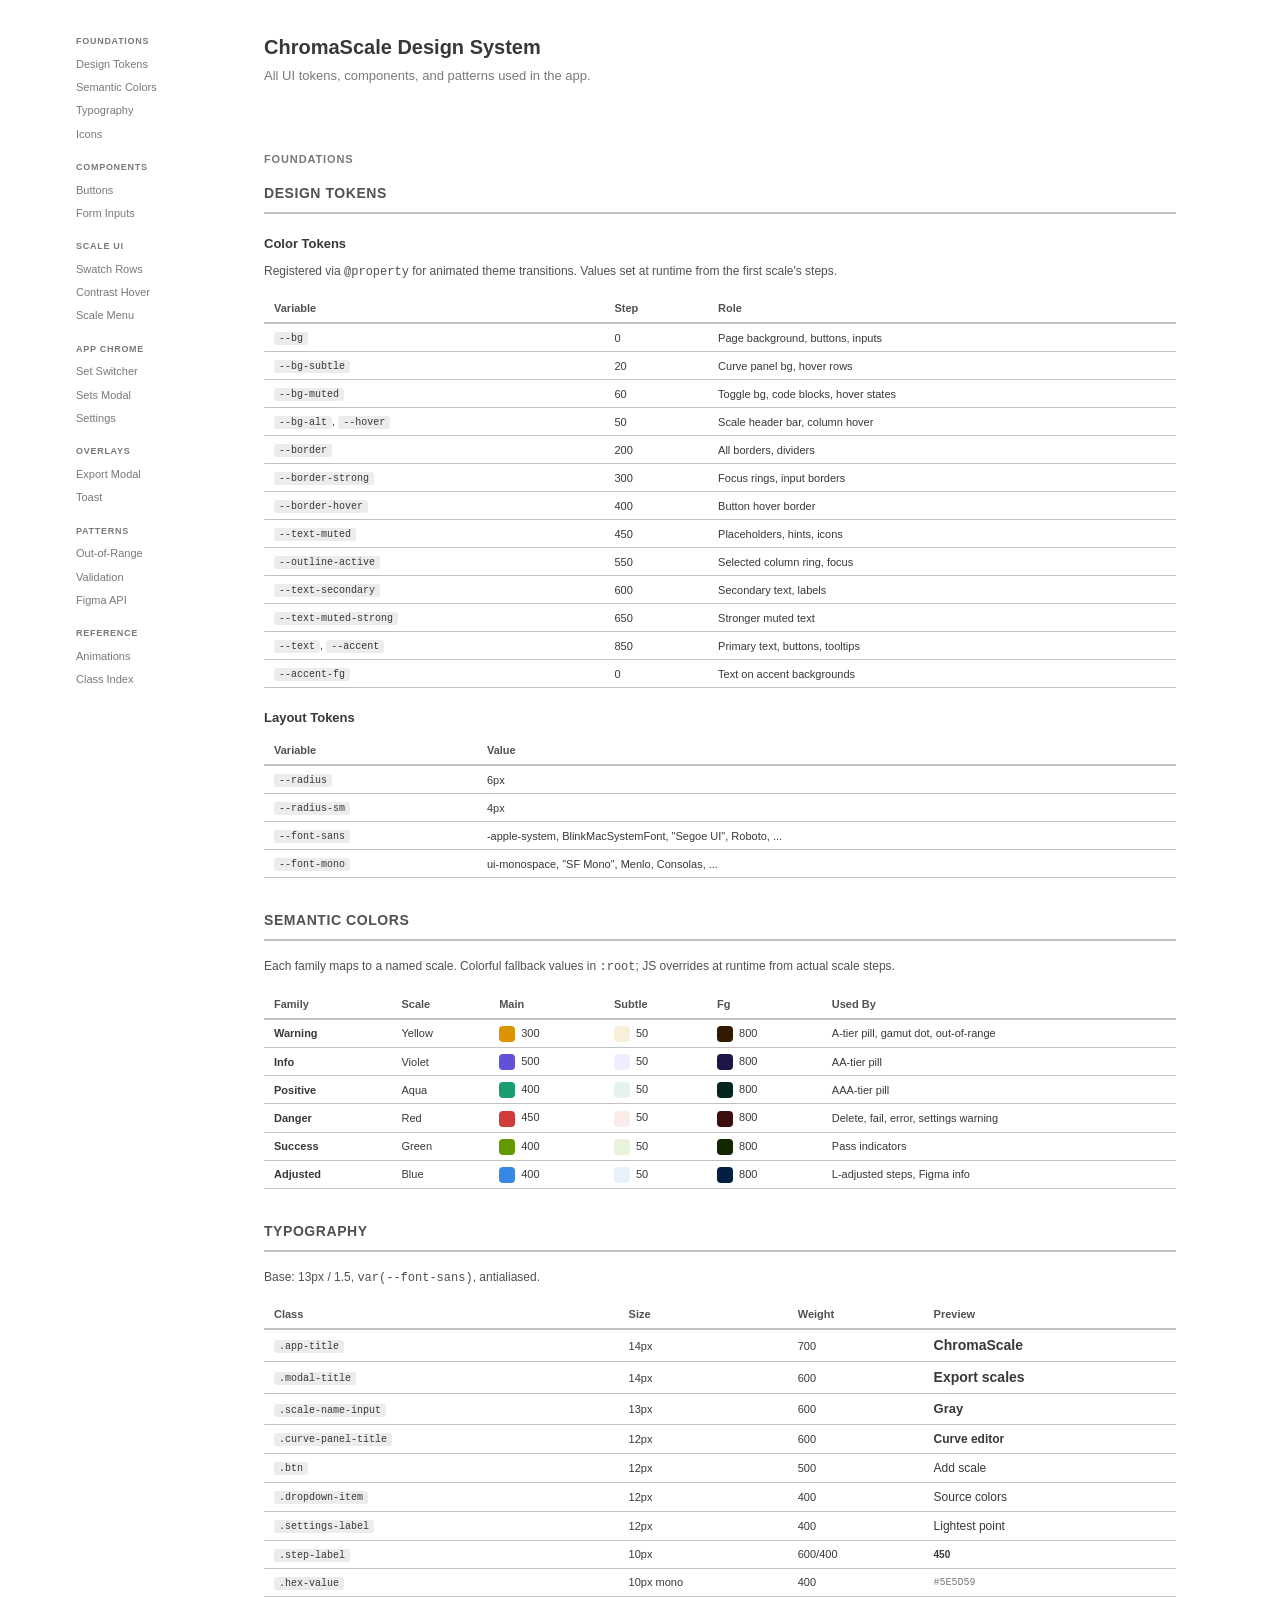
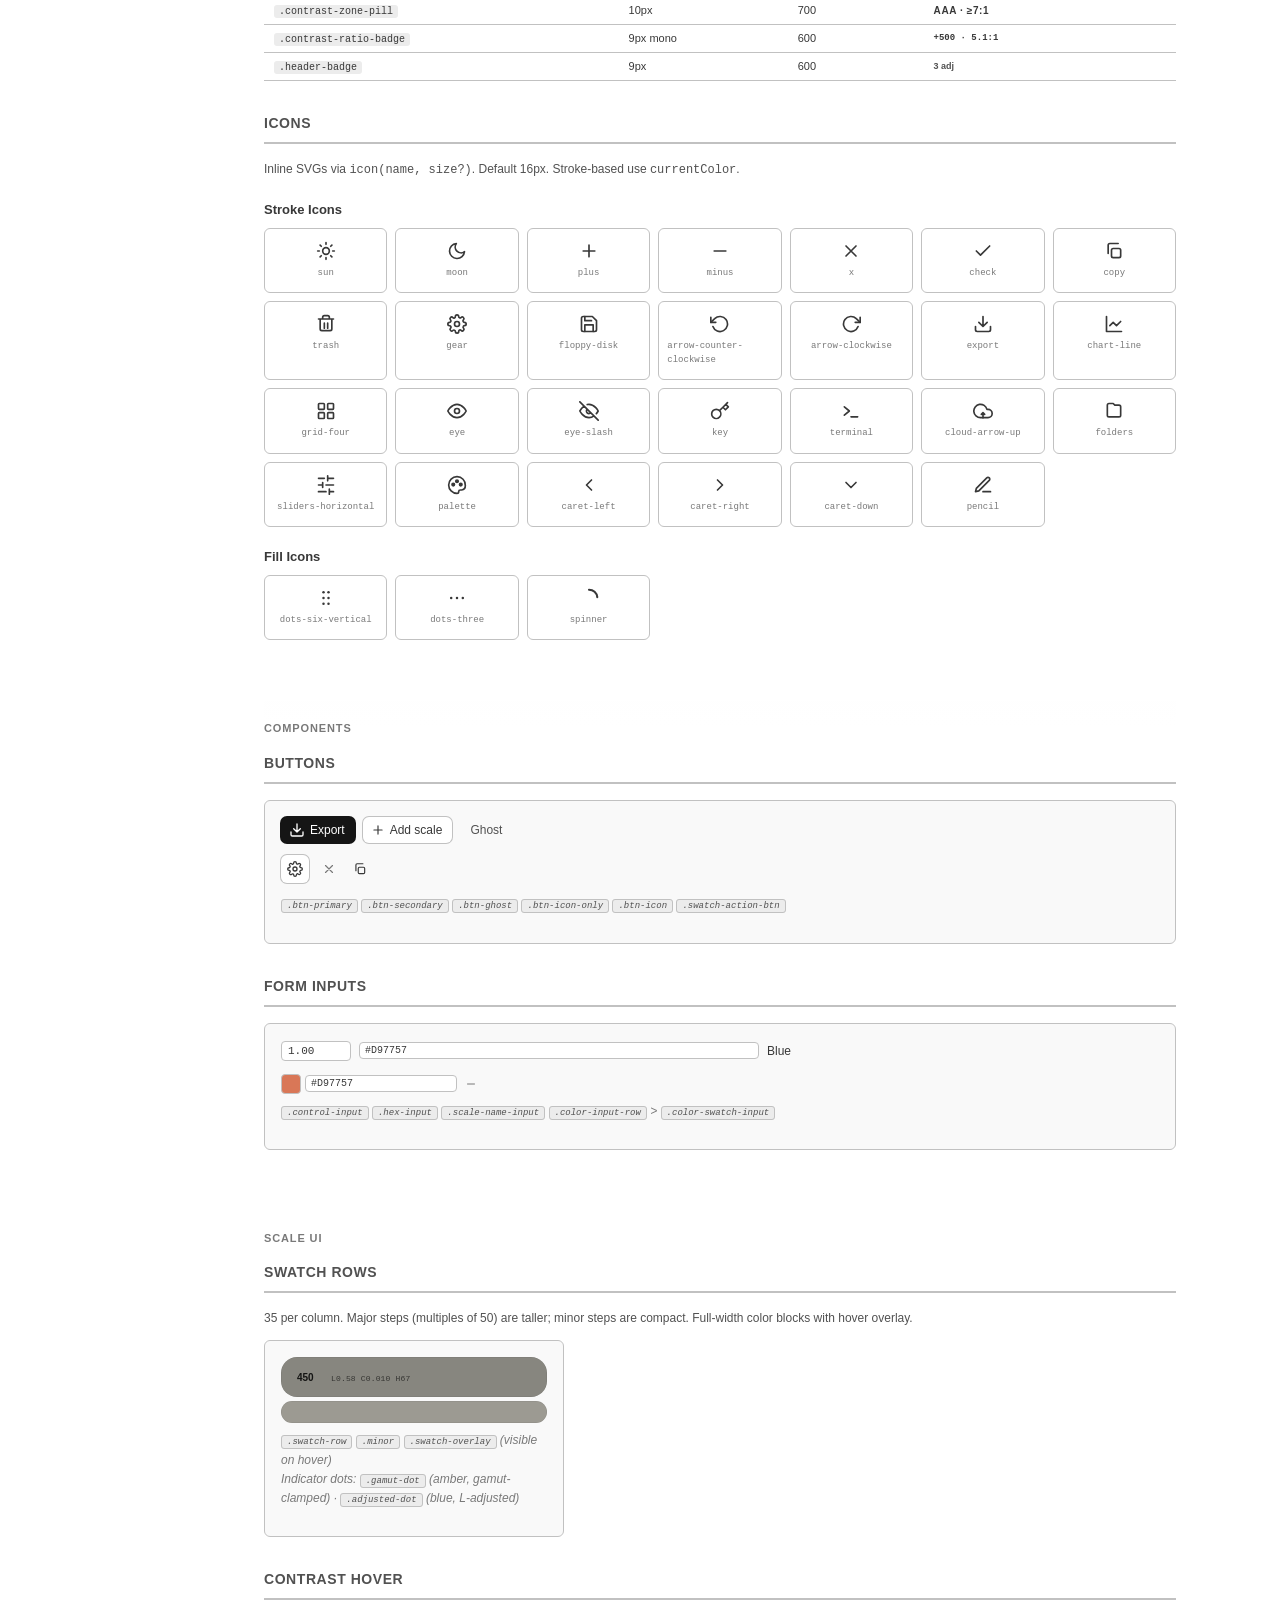
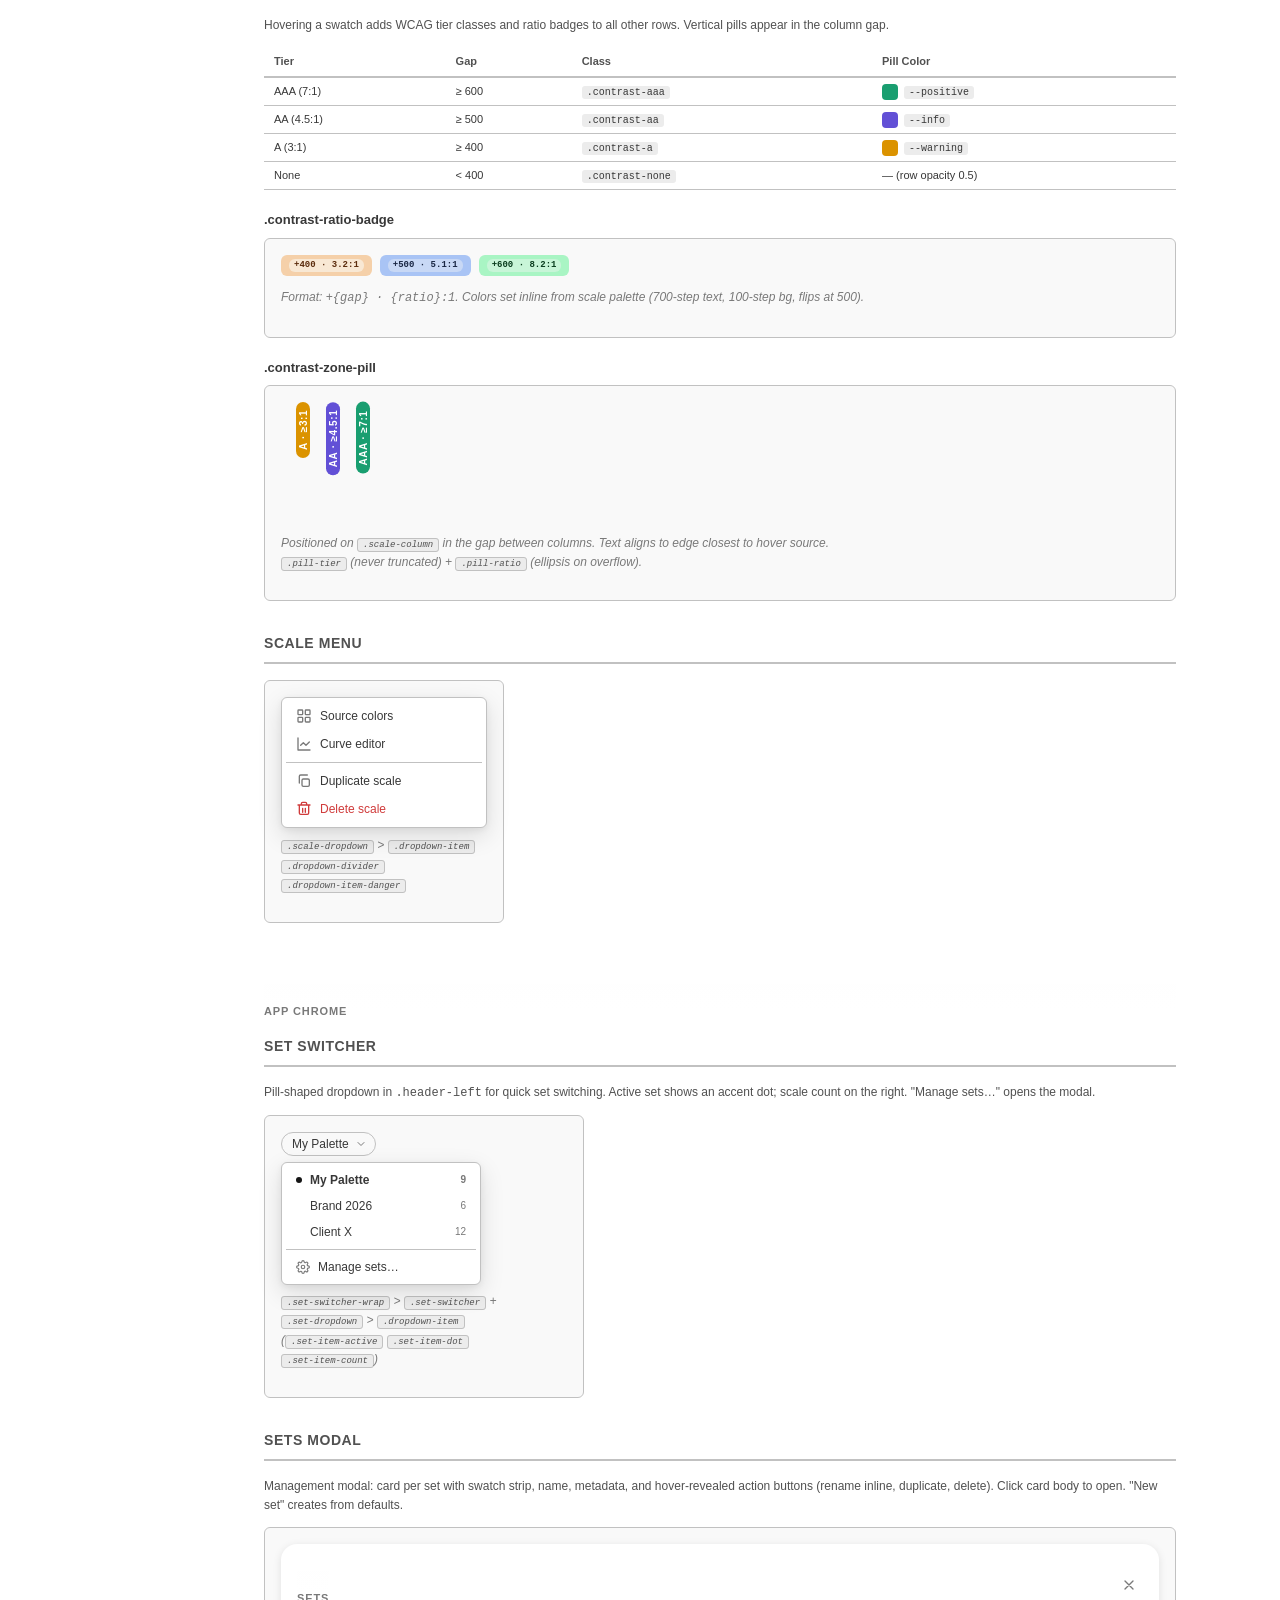
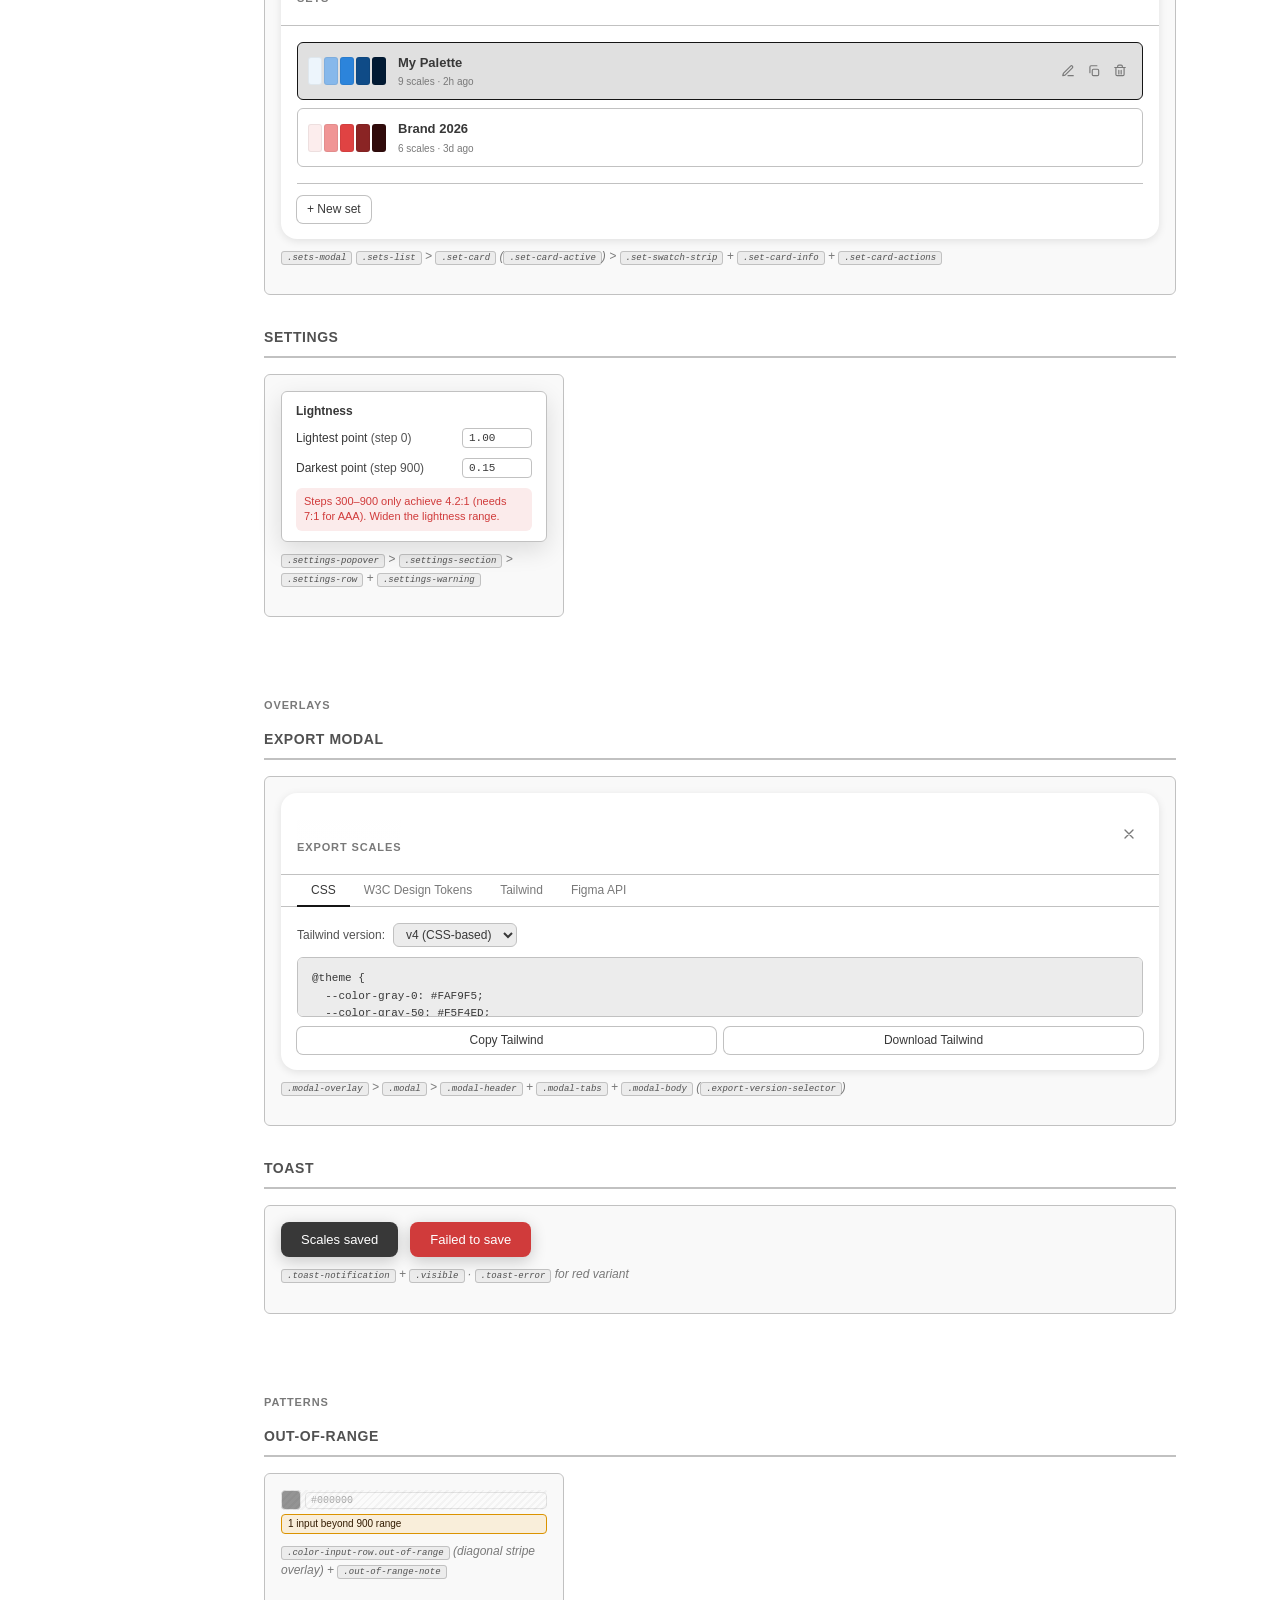
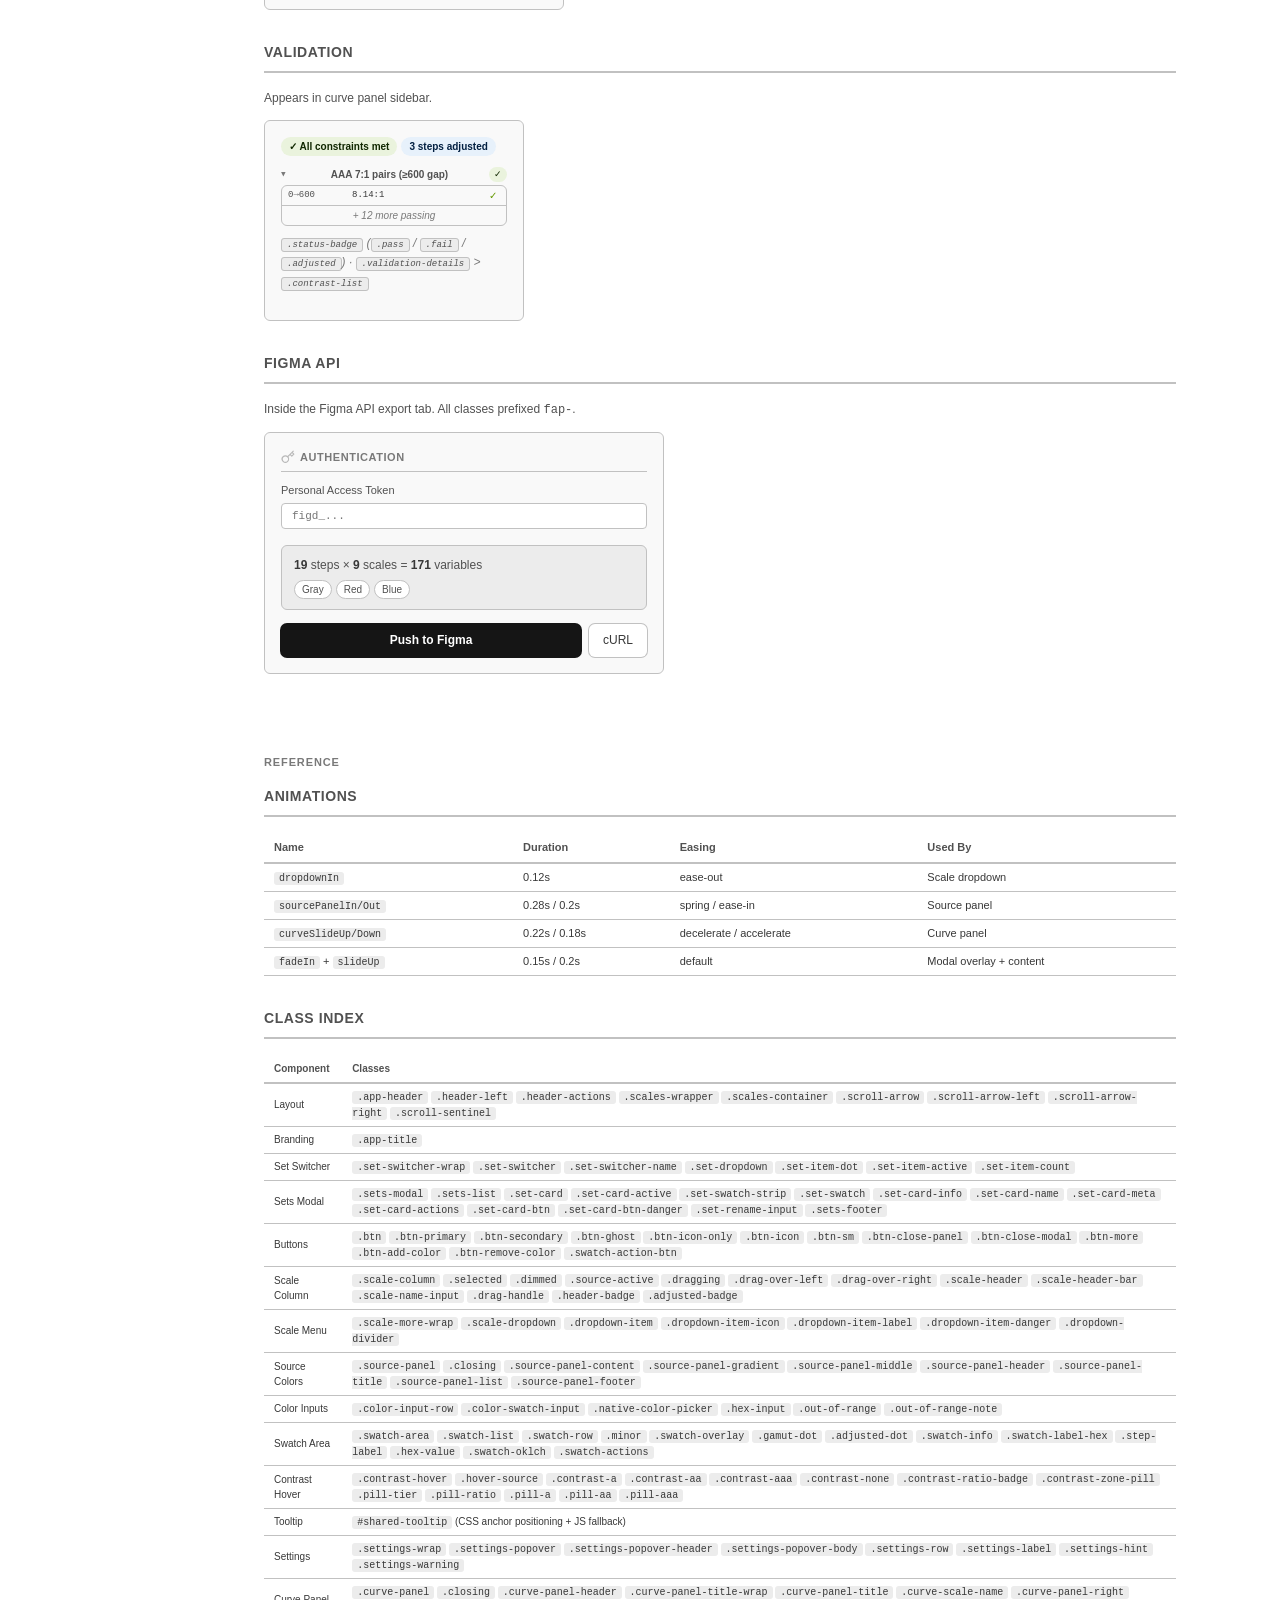
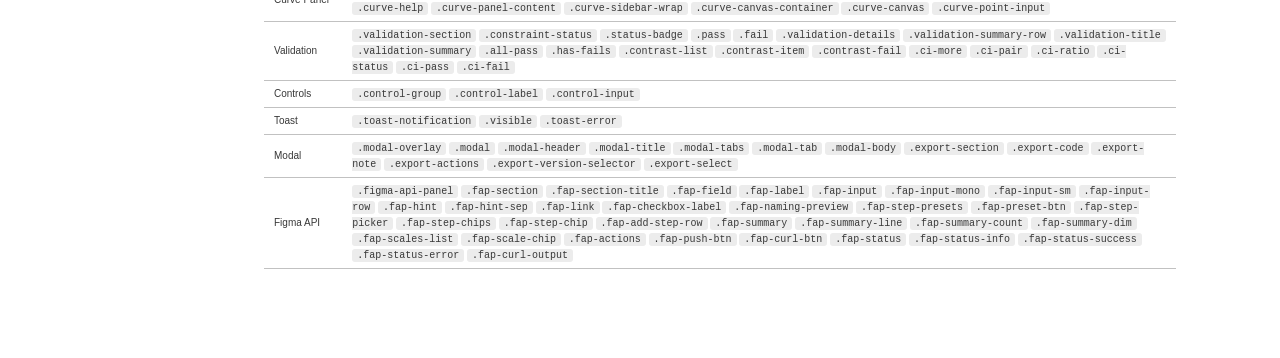
==== commit da37cafa: "Sets UI: header switcher dropdown + management modal - ui.js: set switcher pill in header-left (repl" ====
--- a/ui.html
+++ b/ui.html
@@ -110,6 +110,8 @@
     <a href="#contrast-hover">Contrast Hover</a>
     <a href="#scale-menu">Scale Menu</a>
     <a class="toc-group" href="#app-chrome">App Chrome</a>
+    <a href="#set-switcher">Set Switcher</a>
+    <a href="#sets-modal">Sets Modal</a>
     <a href="#settings">Settings</a>
     <a class="toc-group" href="#overlays">Overlays</a>
     <a href="#modal">Export Modal</a>
@@ -401,6 +403,82 @@
   <!-- ===== APP CHROME ===== -->
   <h2 id="app-chrome">App Chrome</h2>
 
+  <h3 id="set-switcher">Set Switcher</h3>
+  <p>Pill-shaped dropdown in <code>.header-left</code> for quick set switching. Active set shows an accent dot; scale count on the right. "Manage sets…" opens the modal.</p>
+  <div class="demo-box" style="max-inline-size:320px">
+    <div class="set-switcher-wrap" style="display:inline-block">
+      <button class="set-switcher">
+        <span class="set-switcher-name">My Palette</span>
+        <svg width="12" height="12" viewBox="0 0 24 24" fill="none" stroke="currentColor" stroke-width="2" stroke-linecap="round" stroke-linejoin="round"><path d="M6 9l6 6 6-6"/></svg>
+      </button>
+      <div class="set-dropdown" style="position:relative;inset-block-start:6px">
+        <button class="dropdown-item set-item-active"><span class="set-item-dot"></span><span class="dropdown-item-label">My Palette</span><span class="set-item-count">9</span></button>
+        <button class="dropdown-item"><span class="set-item-dot"></span><span class="dropdown-item-label">Brand 2026</span><span class="set-item-count">6</span></button>
+        <button class="dropdown-item"><span class="set-item-dot"></span><span class="dropdown-item-label">Client X</span><span class="set-item-count">12</span></button>
+        <div class="dropdown-divider"></div>
+        <button class="dropdown-item"><span class="dropdown-item-icon"><svg width="14" height="14" viewBox="0 0 24 24" fill="none" stroke="currentColor" stroke-width="2" stroke-linecap="round" stroke-linejoin="round"><circle cx="12" cy="12" r="3"/><path d="M19.4 15a1.65 1.65 0 00.33 1.82l.06.06a2 2 0 01-2.83 2.83l-.06-.06a1.65 1.65 0 00-1.82-.33 1.65 1.65 0 00-1 1.51V21a2 2 0 01-4 0v-.09a1.65 1.65 0 00-1.08-1.51 1.65 1.65 0 00-1.82.33l-.06.06a2 2 0 01-2.83-2.83l.06-.06a1.65 1.65 0 00.33-1.82 1.65 1.65 0 00-1.51-1H3a2 2 0 010-4h.09a1.65 1.65 0 001.51-1.08 1.65 1.65 0 00-.33-1.82l-.06-.06a2 2 0 012.83-2.83l.06.06a1.65 1.65 0 001.82.33H9a1.65 1.65 0 001-1.51V3a2 2 0 014 0v.09a1.65 1.65 0 001 1.51 1.65 1.65 0 001.82-.33l.06-.06a2 2 0 012.83 2.83l-.06.06a1.65 1.65 0 00-.33 1.82V9a1.65 1.65 0 001.51 1H21a2 2 0 010 4h-.09a1.65 1.65 0 00-1.51 1.08z"/></svg></span><span class="dropdown-item-label">Manage sets…</span></button>
+      </div>
+    </div>
+    <div class="note" style="margin-block-start:8px"><span class="cls">.set-switcher-wrap</span> &gt; <span class="cls">.set-switcher</span> + <span class="cls">.set-dropdown</span> &gt; <span class="cls">.dropdown-item</span> (<span class="cls">.set-item-active</span> <span class="cls">.set-item-dot</span> <span class="cls">.set-item-count</span>)</div>
+  </div>
+
+  <h3 id="sets-modal">Sets Modal</h3>
+  <p>Management modal: card per set with swatch strip, name, metadata, and hover-revealed action buttons (rename inline, duplicate, delete). Click card body to open. "New set" creates from defaults.</p>
+  <div class="demo-box">
+    <div class="modal sets-modal" style="position:relative;inline-size:100%;max-inline-size:100%;animation:none;box-shadow:0 2px 8px rgba(0,0,0,0.1)">
+      <div class="modal-header">
+        <h2 class="modal-title">Sets</h2>
+        <button class="btn-icon btn-close-modal" onclick="return false">
+          <svg width="16" height="16" viewBox="0 0 24 24" fill="none" stroke="currentColor" stroke-width="2" stroke-linecap="round" stroke-linejoin="round"><path d="M18 6L6 18M6 6l12 12"/></svg>
+        </button>
+      </div>
+      <div class="modal-body">
+        <div class="sets-list">
+          <div class="set-card set-card-active">
+            <div class="set-swatch-strip">
+              <span class="set-swatch" style="background:#edf5fc"></span>
+              <span class="set-swatch" style="background:#86b8eb"></span>
+              <span class="set-swatch" style="background:#2c84db"></span>
+              <span class="set-swatch" style="background:#0f4b87"></span>
+              <span class="set-swatch" style="background:#011a33"></span>
+            </div>
+            <div class="set-card-info">
+              <div class="set-card-name">My Palette</div>
+              <div class="set-card-meta">9 scales · 2h ago</div>
+            </div>
+            <div class="set-card-actions" style="opacity:1">
+              <button class="btn-icon set-card-btn" data-tooltip="Rename"><svg width="14" height="14" viewBox="0 0 24 24" fill="none" stroke="currentColor" stroke-width="2" stroke-linecap="round" stroke-linejoin="round"><path d="M12 20h9M16.5 3.5a2.1 2.1 0 113 3L7 19l-4 1 1-4 12.5-12.5z"/></svg></button>
+              <button class="btn-icon set-card-btn" data-tooltip="Duplicate"><svg width="14" height="14" viewBox="0 0 24 24" fill="none" stroke="currentColor" stroke-width="2" stroke-linecap="round" stroke-linejoin="round"><rect x="9" y="9" width="11" height="11" rx="2"/><path d="M5 15V5a2 2 0 012-2h10"/></svg></button>
+              <button class="btn-icon set-card-btn set-card-btn-danger" data-tooltip="Delete"><svg width="14" height="14" viewBox="0 0 24 24" fill="none" stroke="currentColor" stroke-width="2" stroke-linecap="round" stroke-linejoin="round"><path d="M3 6h18M8 6V4a2 2 0 012-2h4a2 2 0 012 2v2m3 0v12a2 2 0 01-2 2H7a2 2 0 01-2-2V6h14M10 11v6M14 11v6"/></svg></button>
+            </div>
+          </div>
+          <div class="set-card">
+            <div class="set-swatch-strip">
+              <span class="set-swatch" style="background:#fceded"></span>
+              <span class="set-swatch" style="background:#f09595"></span>
+              <span class="set-swatch" style="background:#e04343"></span>
+              <span class="set-swatch" style="background:#8a2424"></span>
+              <span class="set-swatch" style="background:#300b0b"></span>
+            </div>
+            <div class="set-card-info">
+              <div class="set-card-name">Brand 2026</div>
+              <div class="set-card-meta">6 scales · 3d ago</div>
+            </div>
+            <div class="set-card-actions">
+              <button class="btn-icon set-card-btn"><svg width="14" height="14" viewBox="0 0 24 24" fill="none" stroke="currentColor" stroke-width="2" stroke-linecap="round" stroke-linejoin="round"><path d="M12 20h9M16.5 3.5a2.1 2.1 0 113 3L7 19l-4 1 1-4 12.5-12.5z"/></svg></button>
+              <button class="btn-icon set-card-btn"><svg width="14" height="14" viewBox="0 0 24 24" fill="none" stroke="currentColor" stroke-width="2" stroke-linecap="round" stroke-linejoin="round"><rect x="9" y="9" width="11" height="11" rx="2"/><path d="M5 15V5a2 2 0 012-2h10"/></svg></button>
+              <button class="btn-icon set-card-btn set-card-btn-danger"><svg width="14" height="14" viewBox="0 0 24 24" fill="none" stroke="currentColor" stroke-width="2" stroke-linecap="round" stroke-linejoin="round"><path d="M3 6h18M8 6V4a2 2 0 012-2h4a2 2 0 012 2v2m3 0v12a2 2 0 01-2 2H7a2 2 0 01-2-2V6h14M10 11v6M14 11v6"/></svg></button>
+            </div>
+          </div>
+        </div>
+        <div class="sets-footer">
+          <button class="btn btn-secondary" onclick="return false">+ New set</button>
+        </div>
+      </div>
+    </div>
+    <div class="note" style="margin-block-start:8px"><span class="cls">.sets-modal</span> <span class="cls">.sets-list</span> &gt; <span class="cls">.set-card</span> (<span class="cls">.set-card-active</span>) &gt; <span class="cls">.set-swatch-strip</span> + <span class="cls">.set-card-info</span> + <span class="cls">.set-card-actions</span></div>
+  </div>
+
   <h3 id="settings">Settings</h3>
   <div class="demo-box" style="max-inline-size:300px">
     <div class="settings-popover" style="position:relative;inset-block-start:0">
@@ -556,7 +634,9 @@
     <thead><tr><th>Component</th><th>Classes</th></tr></thead>
     <tbody>
       <tr><td>Layout</td><td><code>.app-header</code> <code>.header-left</code> <code>.header-actions</code> <code>.scales-wrapper</code> <code>.scales-container</code> <code>.scroll-arrow</code> <code>.scroll-arrow-left</code> <code>.scroll-arrow-right</code> <code>.scroll-sentinel</code></td></tr>
-      <tr><td>Branding</td><td><code>.app-title</code> <code>.app-subtitle</code></td></tr>
+      <tr><td>Branding</td><td><code>.app-title</code></td></tr>
+      <tr><td>Set Switcher</td><td><code>.set-switcher-wrap</code> <code>.set-switcher</code> <code>.set-switcher-name</code> <code>.set-dropdown</code> <code>.set-item-dot</code> <code>.set-item-active</code> <code>.set-item-count</code></td></tr>
+      <tr><td>Sets Modal</td><td><code>.sets-modal</code> <code>.sets-list</code> <code>.set-card</code> <code>.set-card-active</code> <code>.set-swatch-strip</code> <code>.set-swatch</code> <code>.set-card-info</code> <code>.set-card-name</code> <code>.set-card-meta</code> <code>.set-card-actions</code> <code>.set-card-btn</code> <code>.set-card-btn-danger</code> <code>.set-rename-input</code> <code>.sets-footer</code></td></tr>
       <tr><td>Buttons</td><td><code>.btn</code> <code>.btn-primary</code> <code>.btn-secondary</code> <code>.btn-ghost</code> <code>.btn-icon-only</code> <code>.btn-icon</code> <code>.btn-sm</code> <code>.btn-close-panel</code> <code>.btn-close-modal</code> <code>.btn-more</code> <code>.btn-add-color</code> <code>.btn-remove-color</code> <code>.swatch-action-btn</code></td></tr>
       <tr><td>Scale Column</td><td><code>.scale-column</code> <code>.selected</code> <code>.dimmed</code> <code>.source-active</code> <code>.dragging</code> <code>.drag-over-left</code> <code>.drag-over-right</code> <code>.scale-header</code> <code>.scale-header-bar</code> <code>.scale-name-input</code> <code>.drag-handle</code> <code>.header-badge</code> <code>.adjusted-badge</code></td></tr>
       <tr><td>Scale Menu</td><td><code>.scale-more-wrap</code> <code>.scale-dropdown</code> <code>.dropdown-item</code> <code>.dropdown-item-icon</code> <code>.dropdown-item-label</code> <code>.dropdown-item-danger</code> <code>.dropdown-divider</code></td></tr>
--- a/style.css
+++ b/style.css
@@ -156,10 +156,142 @@
   z-index: 20;
 }
 
-.header-left { display: flex; align-items: baseline; gap: 10px; min-inline-size: 0; }
+.header-left { display: flex; align-items: center; gap: 12px; min-inline-size: 0; }
 .app-title { font-size: 14px; font-weight: 700; letter-spacing: -0.02em; white-space: nowrap; }
-.app-subtitle { font-size: 11px; color: var(--text-muted); font-weight: 400; letter-spacing: 0.01em; white-space: nowrap; }
 .header-actions { display: flex; gap: 6px; }
+
+/* === Set Switcher (header dropdown) === */
+.set-switcher-wrap { position: relative; }
+.set-switcher {
+  display: inline-flex;
+  align-items: center;
+  gap: 6px;
+  padding-block: 4px; padding-inline: 10px 8px;
+  background: var(--bg-subtle);
+  border: 1px solid var(--border);
+  border-radius: 999px;
+  font-family: var(--font-sans);
+  font-size: 12px;
+  font-weight: 500;
+  color: var(--text);
+  cursor: pointer;
+  transition: background 0.1s, border-color 0.1s;
+}
+.set-switcher:hover { background: var(--bg-muted); border-color: var(--border-strong); }
+.set-switcher svg { color: var(--text-muted); }
+.set-switcher-name {
+  max-inline-size: 160px;
+  overflow: hidden;
+  text-overflow: ellipsis;
+  white-space: nowrap;
+}
+.set-dropdown {
+  position: absolute;
+  inset-block-start: calc(100% + 6px);
+  inset-inline-start: 0;
+  z-index: 200;
+  min-inline-size: 200px;
+  max-inline-size: 280px;
+  max-block-size: 60vh;
+  overflow-y: auto;
+  background: var(--bg);
+  border: 1px solid var(--border);
+  border-radius: var(--radius);
+  box-shadow: 0 8px 24px rgba(0,0,0,0.12), 0 2px 6px rgba(0,0,0,0.06);
+  padding: 4px;
+  animation: dropdownIn 0.12s ease-out;
+}
+.set-item-dot {
+  inline-size: 6px;
+  block-size: 6px;
+  border-radius: 50%;
+  background: transparent;
+  flex-shrink: 0;
+}
+.set-item-active { font-weight: 600; }
+.set-item-active .set-item-dot { background: var(--accent); }
+.set-item-count {
+  font-size: 10px;
+  color: var(--text-muted);
+  font-variant-numeric: tabular-nums;
+  flex-shrink: 0;
+}
+
+/* === Sets Management Modal === */
+.sets-modal { inline-size: 520px; }
+.sets-list {
+  display: flex;
+  flex-direction: column;
+  gap: 8px;
+  margin-block-end: 16px;
+  max-block-size: 50vh;
+  overflow-y: auto;
+}
+.set-card {
+  display: flex;
+  align-items: center;
+  gap: 12px;
+  padding: 10px;
+  border: 1px solid var(--border);
+  border-radius: var(--radius);
+  cursor: pointer;
+  transition: border-color 0.1s, background 0.1s;
+}
+.set-card:hover { border-color: var(--border-strong); background: var(--bg-subtle); }
+.set-card-active { border-color: var(--accent); background: var(--accent-100); }
+.set-swatch-strip { display: flex; gap: 2px; flex-shrink: 0; }
+.set-swatch {
+  inline-size: 14px;
+  block-size: 28px;
+  border-radius: 3px;
+  border: 1px solid rgba(0,0,0,0.06);
+}
+.set-card-info { flex: 1; min-inline-size: 0; }
+.set-card-name {
+  font-size: 13px;
+  font-weight: 600;
+  overflow: hidden;
+  text-overflow: ellipsis;
+  white-space: nowrap;
+}
+.set-card-meta { font-size: 10px; color: var(--text-muted); margin-block-start: 2px; }
+.set-rename-input {
+  inline-size: 100%;
+  font-family: var(--font-sans);
+  font-size: 13px;
+  font-weight: 600;
+  padding-block: 2px; padding-inline: 6px;
+  border: 1px solid var(--accent);
+  border-radius: 4px;
+  outline: none;
+}
+.set-card-actions {
+  display: flex;
+  gap: 2px;
+  opacity: 0;
+  transition: opacity 0.12s;
+}
+.set-card:hover .set-card-actions,
+.set-card-active .set-card-actions { opacity: 1; }
+.set-card-btn {
+  inline-size: 26px;
+  block-size: 26px;
+  display: inline-flex;
+  align-items: center;
+  justify-content: center;
+  border: none;
+  background: transparent;
+  border-radius: 4px;
+  color: var(--text-muted);
+  cursor: pointer;
+}
+.set-card-btn:hover:not(:disabled) { background: var(--bg-muted); color: var(--text); }
+.set-card-btn:disabled { opacity: 0.25; cursor: not-allowed; }
+.set-card-btn-danger:hover:not(:disabled) { background: var(--danger-subtle); color: var(--danger); }
+.sets-footer {
+  padding-block-start: 12px;
+  border-block-start: 1px solid var(--border);
+}
 .settings-wrap { position: relative; }
 .settings-popover {
   position: absolute;
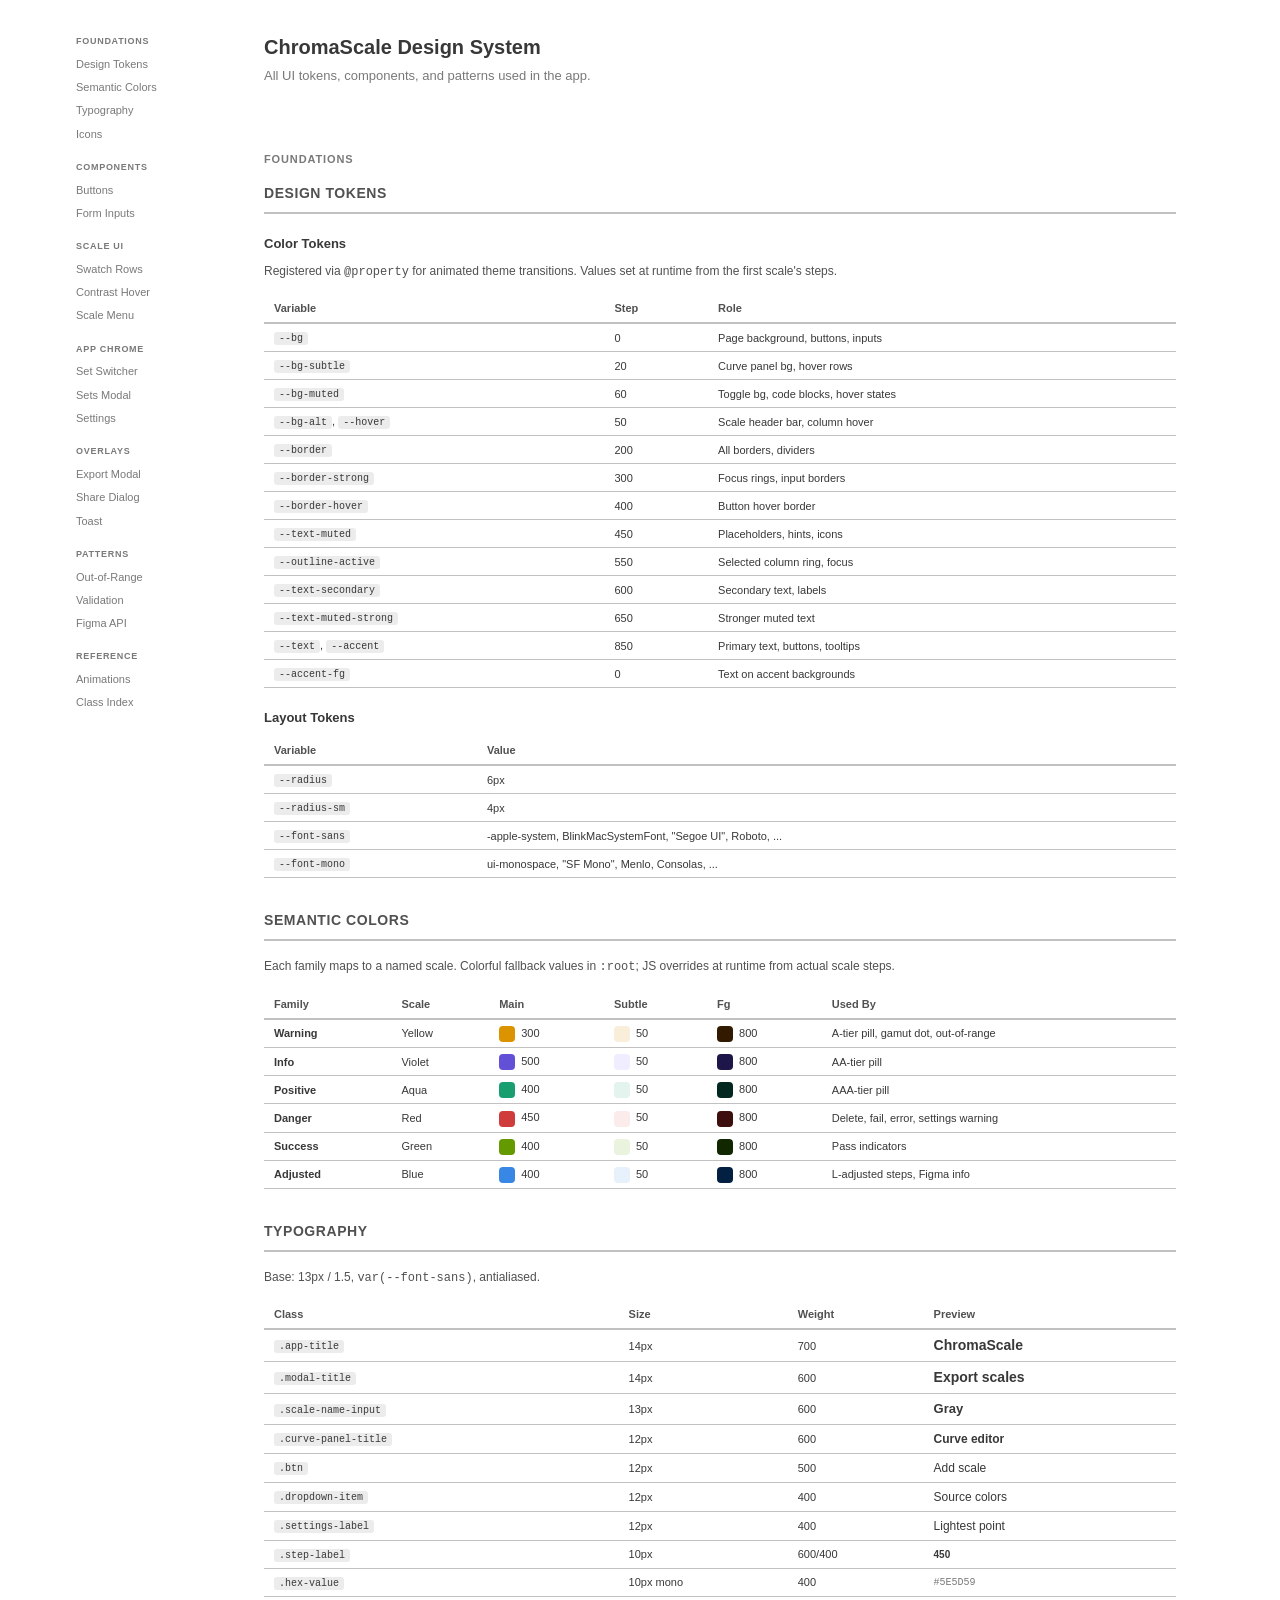
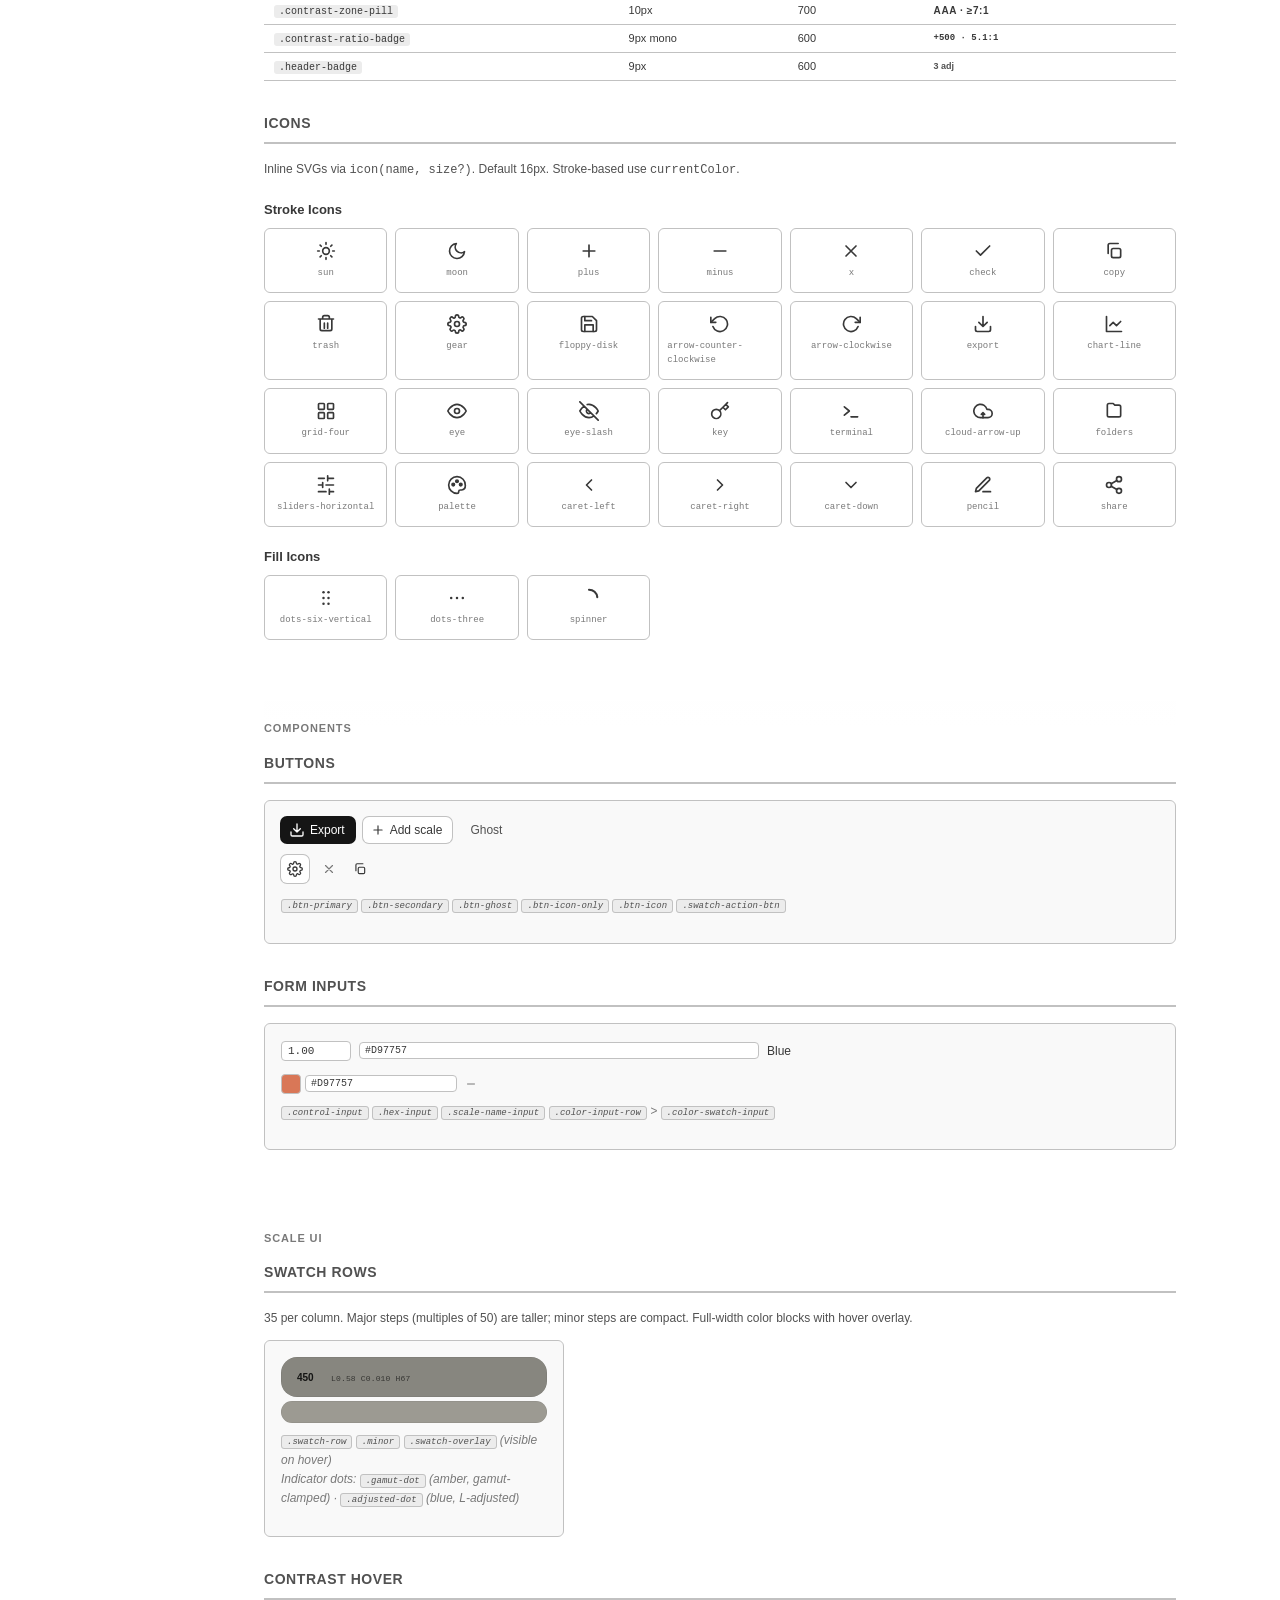
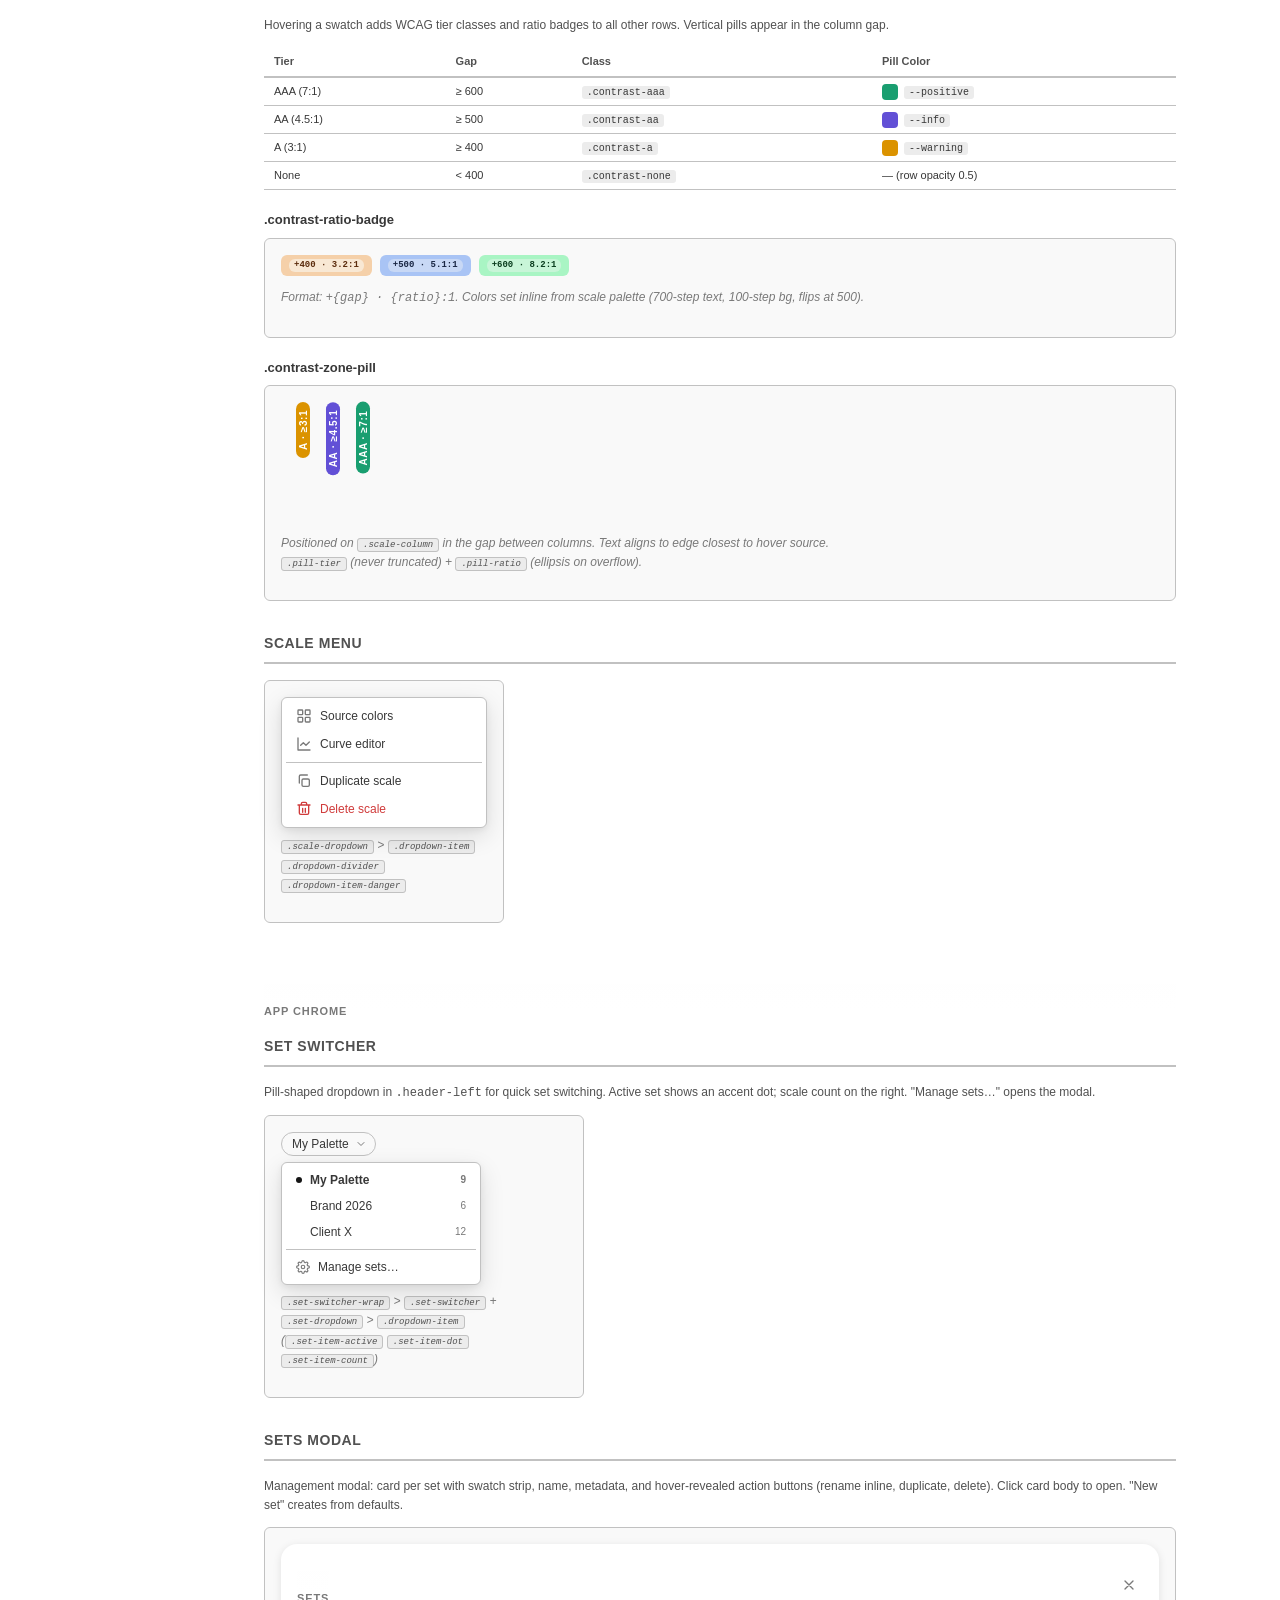
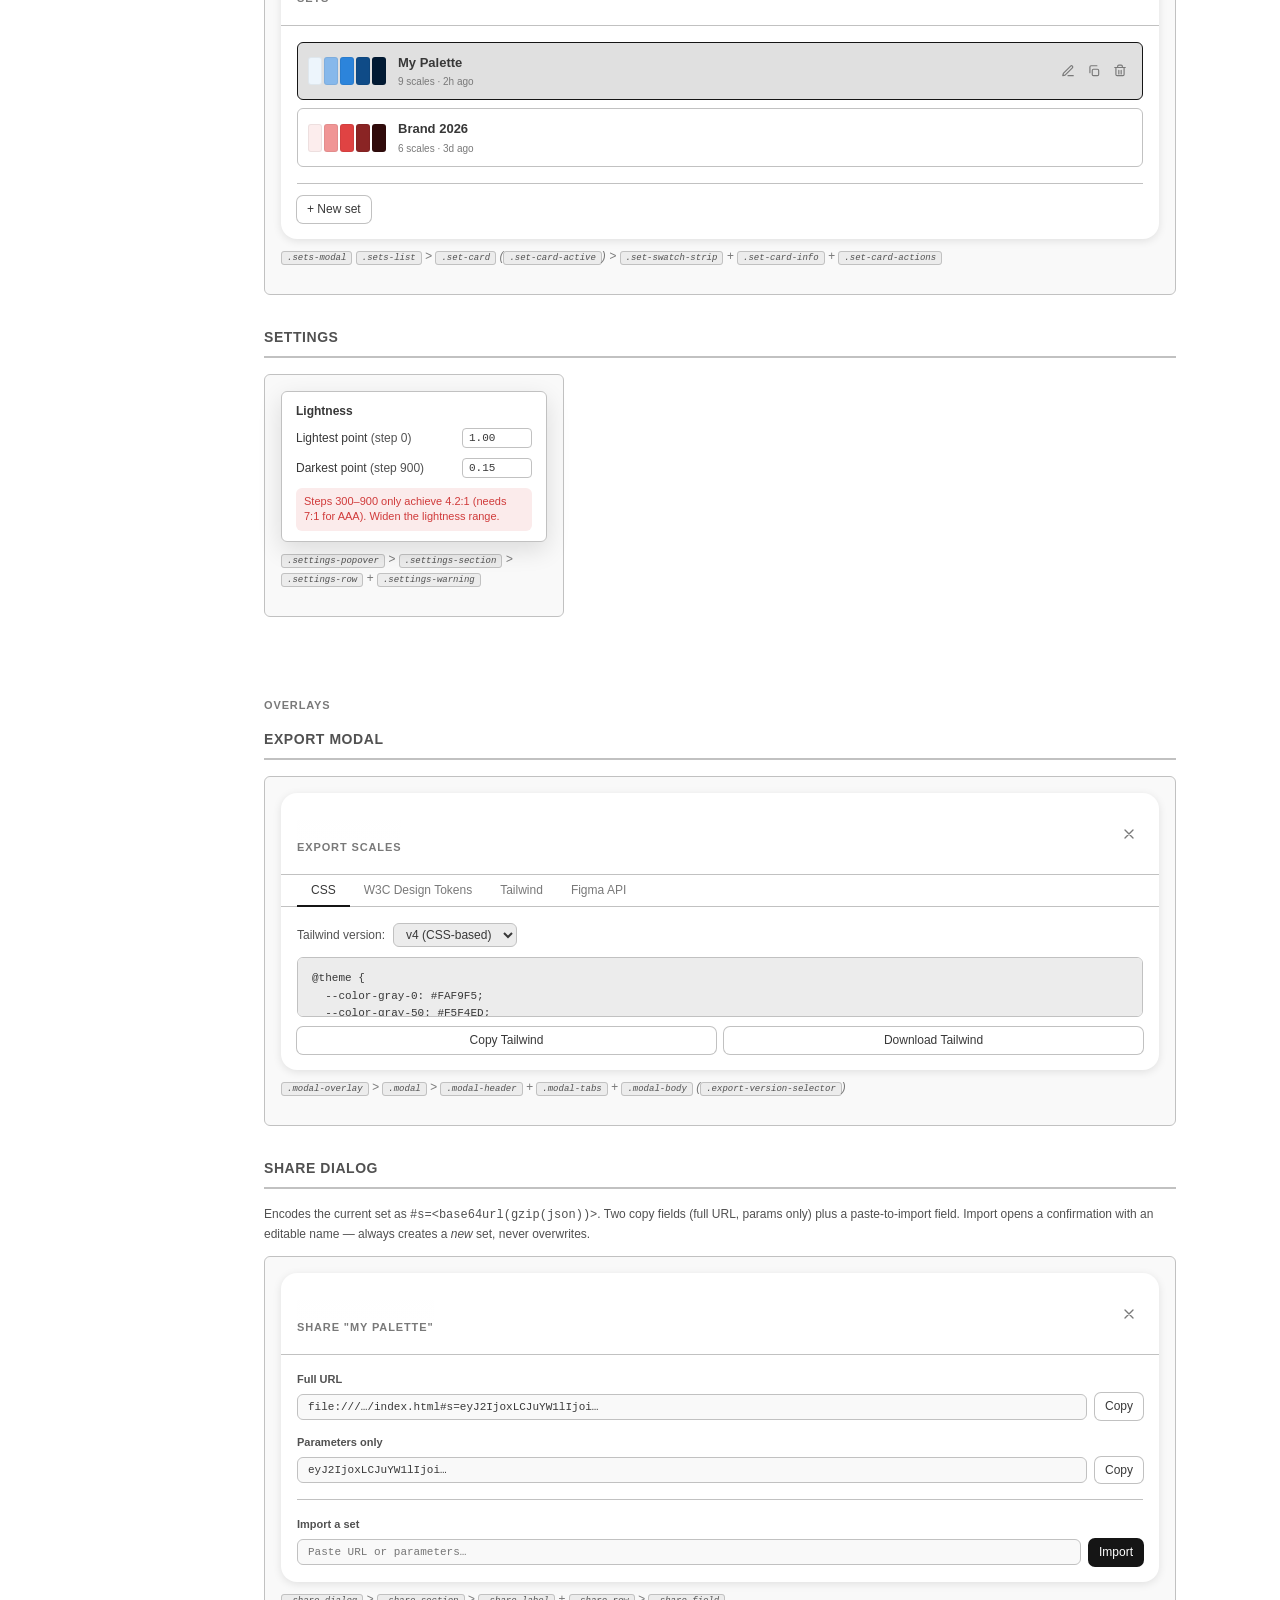
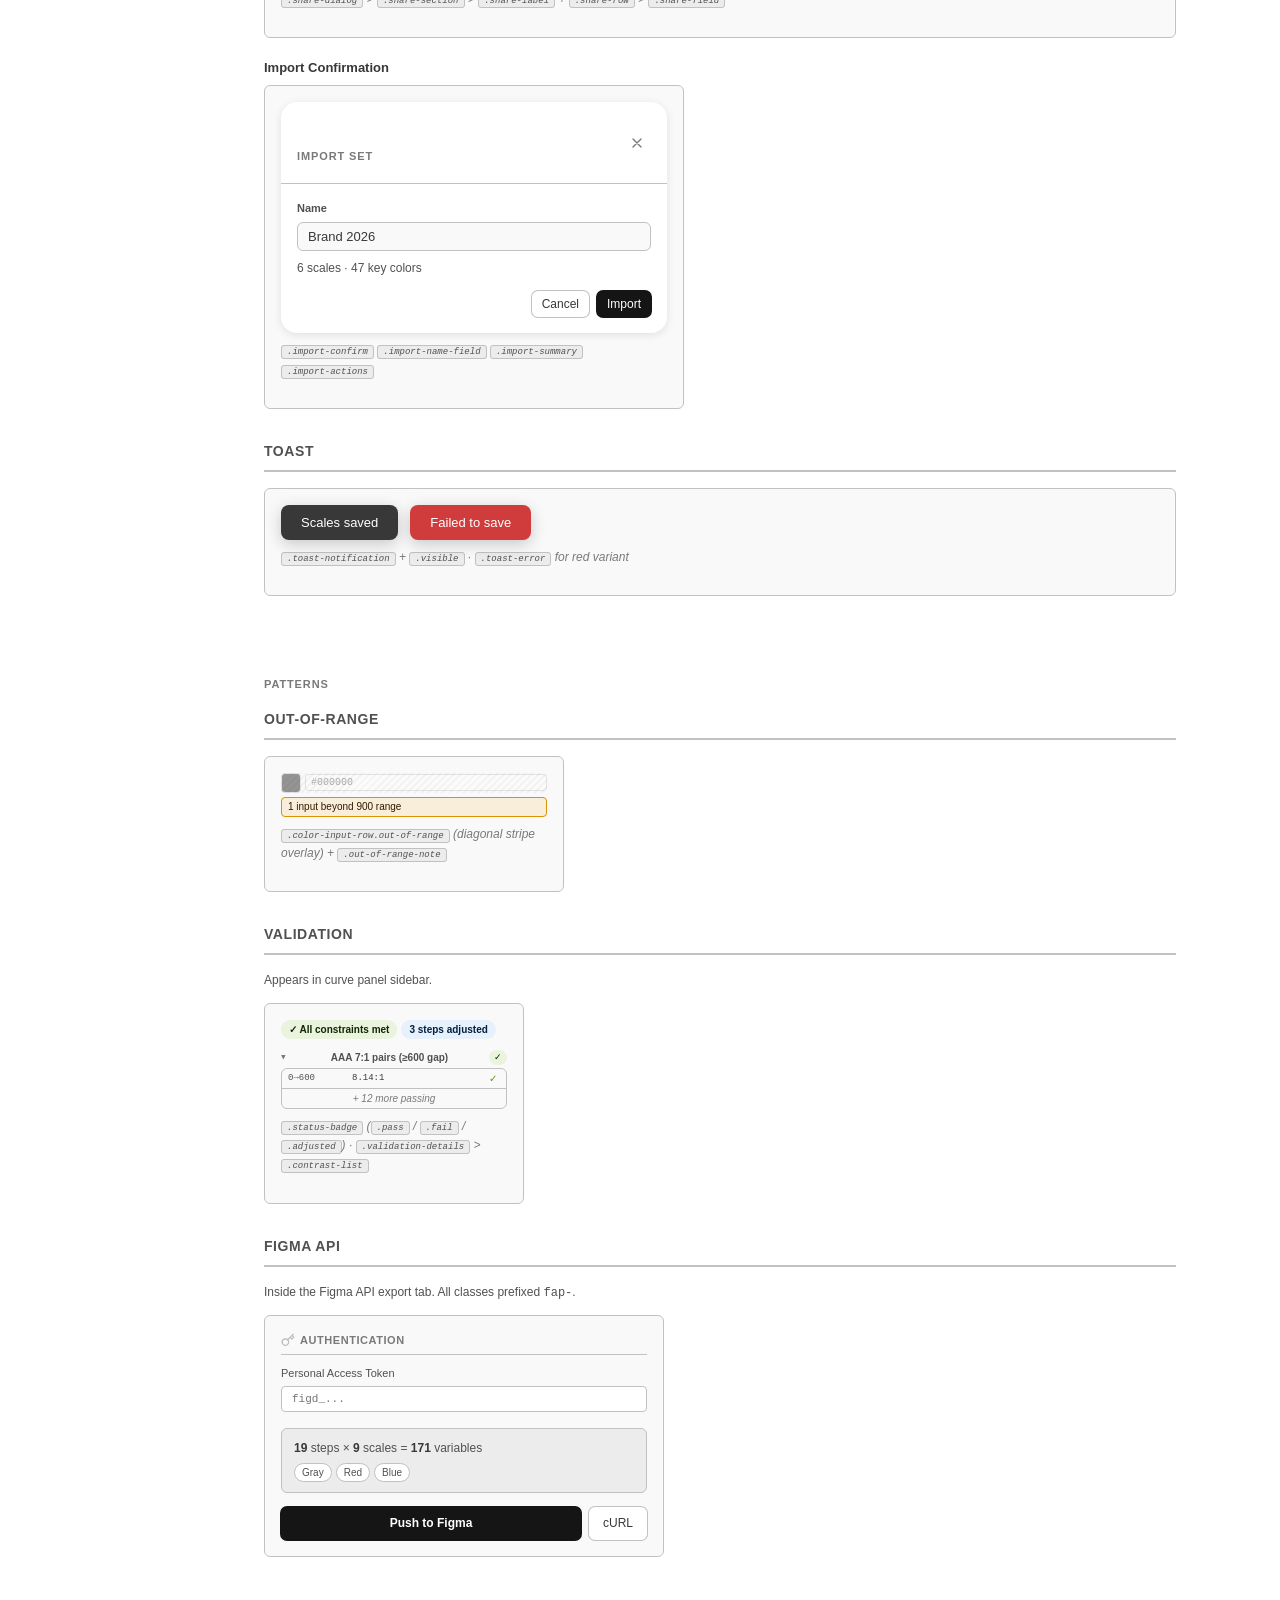
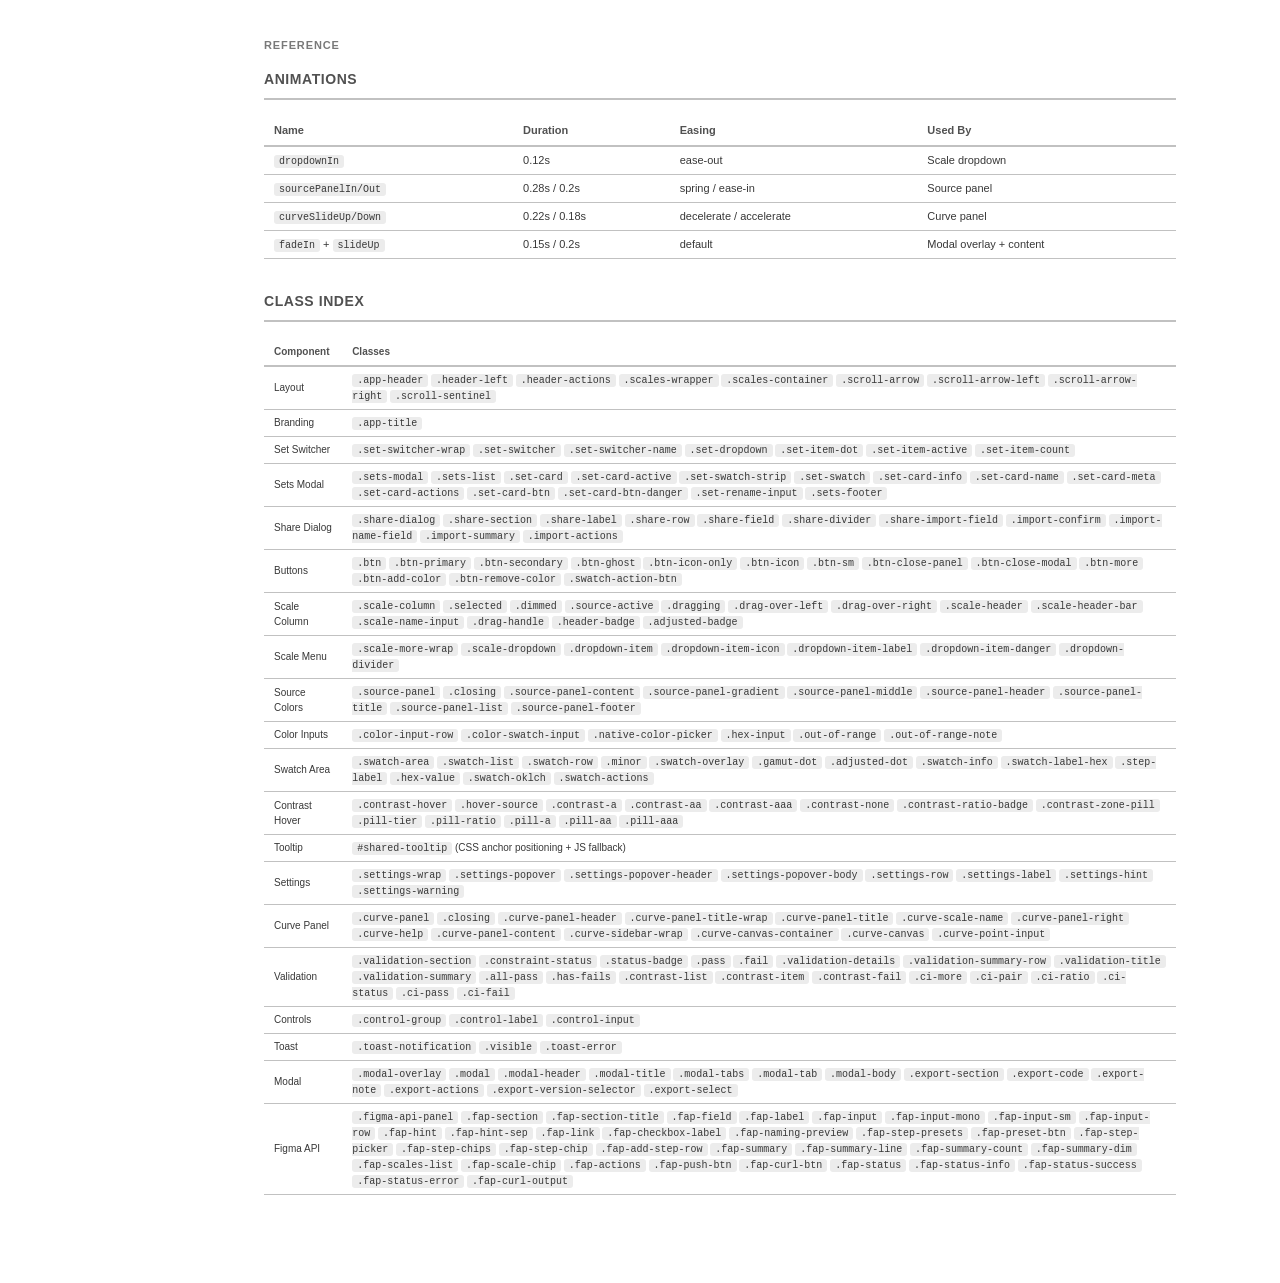
==== commit 19c09b66: "URL sharing: encode/decode + share dialog + import flow - sets.js: gzip/gunzip via CompressionStream" ====
--- a/ui.html
+++ b/ui.html
@@ -115,6 +115,7 @@
     <a href="#settings">Settings</a>
     <a class="toc-group" href="#overlays">Overlays</a>
     <a href="#modal">Export Modal</a>
+    <a href="#share">Share Dialog</a>
     <a href="#toast">Toast</a>
     <a class="toc-group" href="#patterns">Patterns</a>
     <a href="#out-of-range">Out-of-Range</a>
@@ -540,6 +541,66 @@
     <div class="note" style="margin-block-start:8px"><span class="cls">.modal-overlay</span> &gt; <span class="cls">.modal</span> &gt; <span class="cls">.modal-header</span> + <span class="cls">.modal-tabs</span> + <span class="cls">.modal-body</span> (<span class="cls">.export-version-selector</span>)</div>
   </div>
 
+  <h3 id="share">Share Dialog</h3>
+  <p>Encodes the current set as <code>#s=&lt;base64url(gzip(json))&gt;</code>. Two copy fields (full URL, params only) plus a paste-to-import field. Import opens a confirmation with an editable name — always creates a <em>new</em> set, never overwrites.</p>
+  <div class="demo-box">
+    <div class="modal share-dialog" style="position:relative;inline-size:100%;max-inline-size:100%;animation:none;box-shadow:0 2px 8px rgba(0,0,0,0.1)">
+      <div class="modal-header">
+        <h2 class="modal-title">Share "My Palette"</h2>
+        <button class="btn-icon btn-close-modal" onclick="return false">
+          <svg width="16" height="16" viewBox="0 0 24 24" fill="none" stroke="currentColor" stroke-width="2" stroke-linecap="round" stroke-linejoin="round"><path d="M18 6L6 18M6 6l12 12"/></svg>
+        </button>
+      </div>
+      <div class="modal-body">
+        <div class="share-section">
+          <div class="share-label">Full URL</div>
+          <div class="share-row">
+            <input class="share-field" type="text" readonly value="file:///…/index.html#s=eyJ2IjoxLCJuYW1lIjoi…">
+            <button class="btn btn-secondary" onclick="return false">Copy</button>
+          </div>
+        </div>
+        <div class="share-section">
+          <div class="share-label">Parameters only</div>
+          <div class="share-row">
+            <input class="share-field" type="text" readonly value="eyJ2IjoxLCJuYW1lIjoi…">
+            <button class="btn btn-secondary" onclick="return false">Copy</button>
+          </div>
+        </div>
+        <div class="share-divider"></div>
+        <div class="share-section">
+          <div class="share-label">Import a set</div>
+          <div class="share-row">
+            <input class="share-field share-import-field" type="text" placeholder="Paste URL or parameters…">
+            <button class="btn btn-primary" disabled onclick="return false">Import</button>
+          </div>
+        </div>
+      </div>
+    </div>
+    <div class="note" style="margin-block-start:8px"><span class="cls">.share-dialog</span> &gt; <span class="cls">.share-section</span> &gt; <span class="cls">.share-label</span> + <span class="cls">.share-row</span> &gt; <span class="cls">.share-field</span></div>
+  </div>
+
+  <h4>Import Confirmation</h4>
+  <div class="demo-box" style="max-inline-size:420px">
+    <div class="modal import-confirm" style="position:relative;inline-size:100%;max-inline-size:100%;animation:none;box-shadow:0 2px 8px rgba(0,0,0,0.1)">
+      <div class="modal-header">
+        <h2 class="modal-title">Import set</h2>
+        <button class="btn-icon btn-close-modal" onclick="return false">
+          <svg width="16" height="16" viewBox="0 0 24 24" fill="none" stroke="currentColor" stroke-width="2" stroke-linecap="round" stroke-linejoin="round"><path d="M18 6L6 18M6 6l12 12"/></svg>
+        </button>
+      </div>
+      <div class="modal-body">
+        <div class="share-label">Name</div>
+        <input class="share-field import-name-field" type="text" value="Brand 2026">
+        <p class="import-summary">6 scales · 47 key colors</p>
+        <div class="import-actions">
+          <button class="btn btn-secondary" onclick="return false">Cancel</button>
+          <button class="btn btn-primary" onclick="return false">Import</button>
+        </div>
+      </div>
+    </div>
+    <div class="note" style="margin-block-start:8px"><span class="cls">.import-confirm</span> <span class="cls">.import-name-field</span> <span class="cls">.import-summary</span> <span class="cls">.import-actions</span></div>
+  </div>
+
   <h3 id="toast">Toast</h3>
   <div class="demo-box">
     <div style="display:flex;gap:12px;align-items:center">
@@ -637,6 +698,7 @@
       <tr><td>Branding</td><td><code>.app-title</code></td></tr>
       <tr><td>Set Switcher</td><td><code>.set-switcher-wrap</code> <code>.set-switcher</code> <code>.set-switcher-name</code> <code>.set-dropdown</code> <code>.set-item-dot</code> <code>.set-item-active</code> <code>.set-item-count</code></td></tr>
       <tr><td>Sets Modal</td><td><code>.sets-modal</code> <code>.sets-list</code> <code>.set-card</code> <code>.set-card-active</code> <code>.set-swatch-strip</code> <code>.set-swatch</code> <code>.set-card-info</code> <code>.set-card-name</code> <code>.set-card-meta</code> <code>.set-card-actions</code> <code>.set-card-btn</code> <code>.set-card-btn-danger</code> <code>.set-rename-input</code> <code>.sets-footer</code></td></tr>
+      <tr><td>Share Dialog</td><td><code>.share-dialog</code> <code>.share-section</code> <code>.share-label</code> <code>.share-row</code> <code>.share-field</code> <code>.share-divider</code> <code>.share-import-field</code> <code>.import-confirm</code> <code>.import-name-field</code> <code>.import-summary</code> <code>.import-actions</code></td></tr>
       <tr><td>Buttons</td><td><code>.btn</code> <code>.btn-primary</code> <code>.btn-secondary</code> <code>.btn-ghost</code> <code>.btn-icon-only</code> <code>.btn-icon</code> <code>.btn-sm</code> <code>.btn-close-panel</code> <code>.btn-close-modal</code> <code>.btn-more</code> <code>.btn-add-color</code> <code>.btn-remove-color</code> <code>.swatch-action-btn</code></td></tr>
       <tr><td>Scale Column</td><td><code>.scale-column</code> <code>.selected</code> <code>.dimmed</code> <code>.source-active</code> <code>.dragging</code> <code>.drag-over-left</code> <code>.drag-over-right</code> <code>.scale-header</code> <code>.scale-header-bar</code> <code>.scale-name-input</code> <code>.drag-handle</code> <code>.header-badge</code> <code>.adjusted-badge</code></td></tr>
       <tr><td>Scale Menu</td><td><code>.scale-more-wrap</code> <code>.scale-dropdown</code> <code>.dropdown-item</code> <code>.dropdown-item-icon</code> <code>.dropdown-item-label</code> <code>.dropdown-item-danger</code> <code>.dropdown-divider</code></td></tr>
--- a/style.css
+++ b/style.css
@@ -292,6 +292,48 @@
   padding-block-start: 12px;
   border-block-start: 1px solid var(--border);
 }
+
+/* === Share Dialog === */
+.share-dialog { inline-size: 520px; }
+.share-section { margin-block-end: 14px; }
+.share-section:last-child { margin-block-end: 0; }
+.share-label {
+  font-size: 11px;
+  font-weight: 600;
+  color: var(--text-secondary);
+  margin-block-end: 6px;
+}
+.share-row { display: flex; gap: 8px; align-items: center; }
+.share-field {
+  flex: 1;
+  min-inline-size: 0;
+  padding-block: 6px; padding-inline: 10px;
+  font-family: var(--font-mono);
+  font-size: 11px;
+  border: 1px solid var(--border);
+  border-radius: var(--radius);
+  background: var(--bg-subtle);
+  color: var(--text);
+  text-overflow: ellipsis;
+}
+.share-field:focus { outline: none; border-color: var(--accent); background: var(--bg); }
+.share-field:read-only { cursor: default; }
+.share-divider {
+  block-size: 1px;
+  background: var(--border);
+  margin-block: 16px;
+}
+.import-confirm { inline-size: 420px; }
+.import-name-field {
+  font-family: var(--font-sans);
+  font-size: 13px;
+  font-weight: 500;
+  inline-size: 100%;
+  margin-block-end: 8px;
+}
+.import-summary { font-size: 11px; color: var(--text-muted); margin-block-end: 16px; }
+.import-actions { display: flex; gap: 8px; justify-content: flex-end; }
+
 .settings-wrap { position: relative; }
 .settings-popover {
   position: absolute;
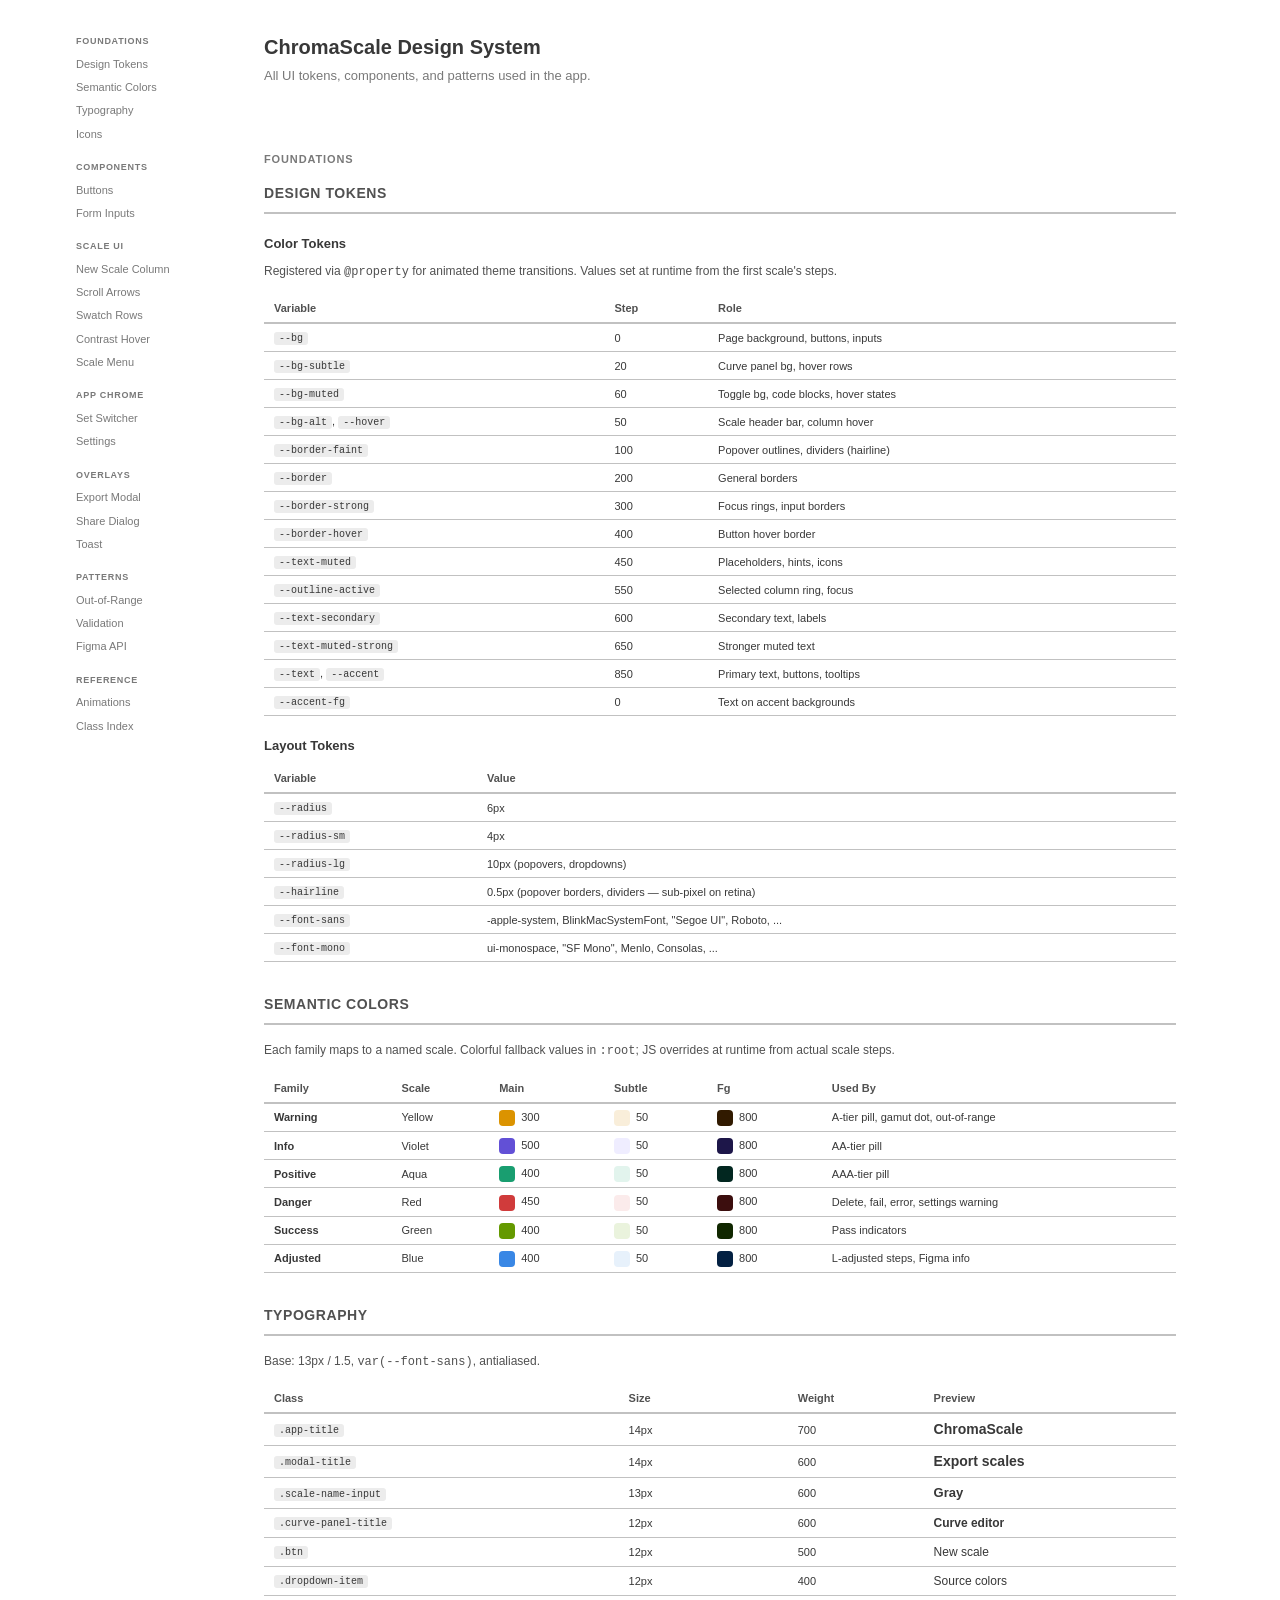
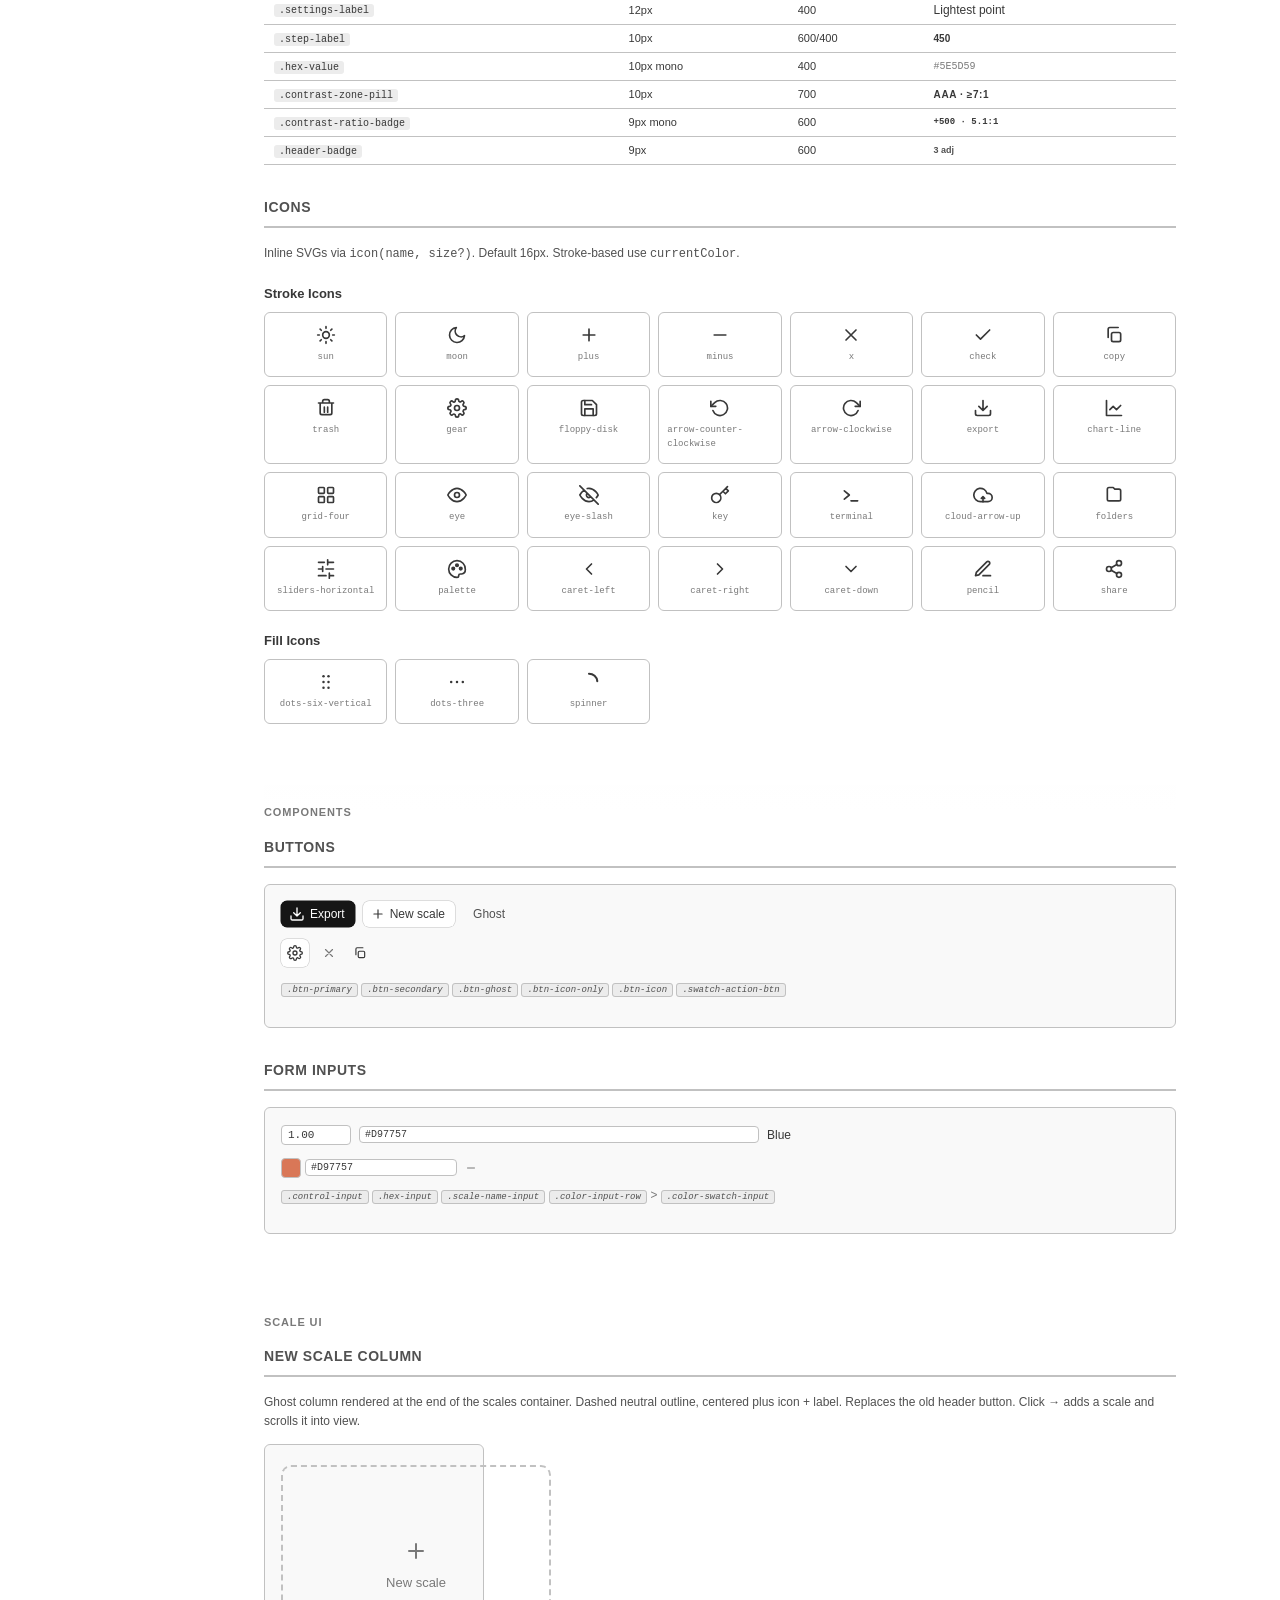
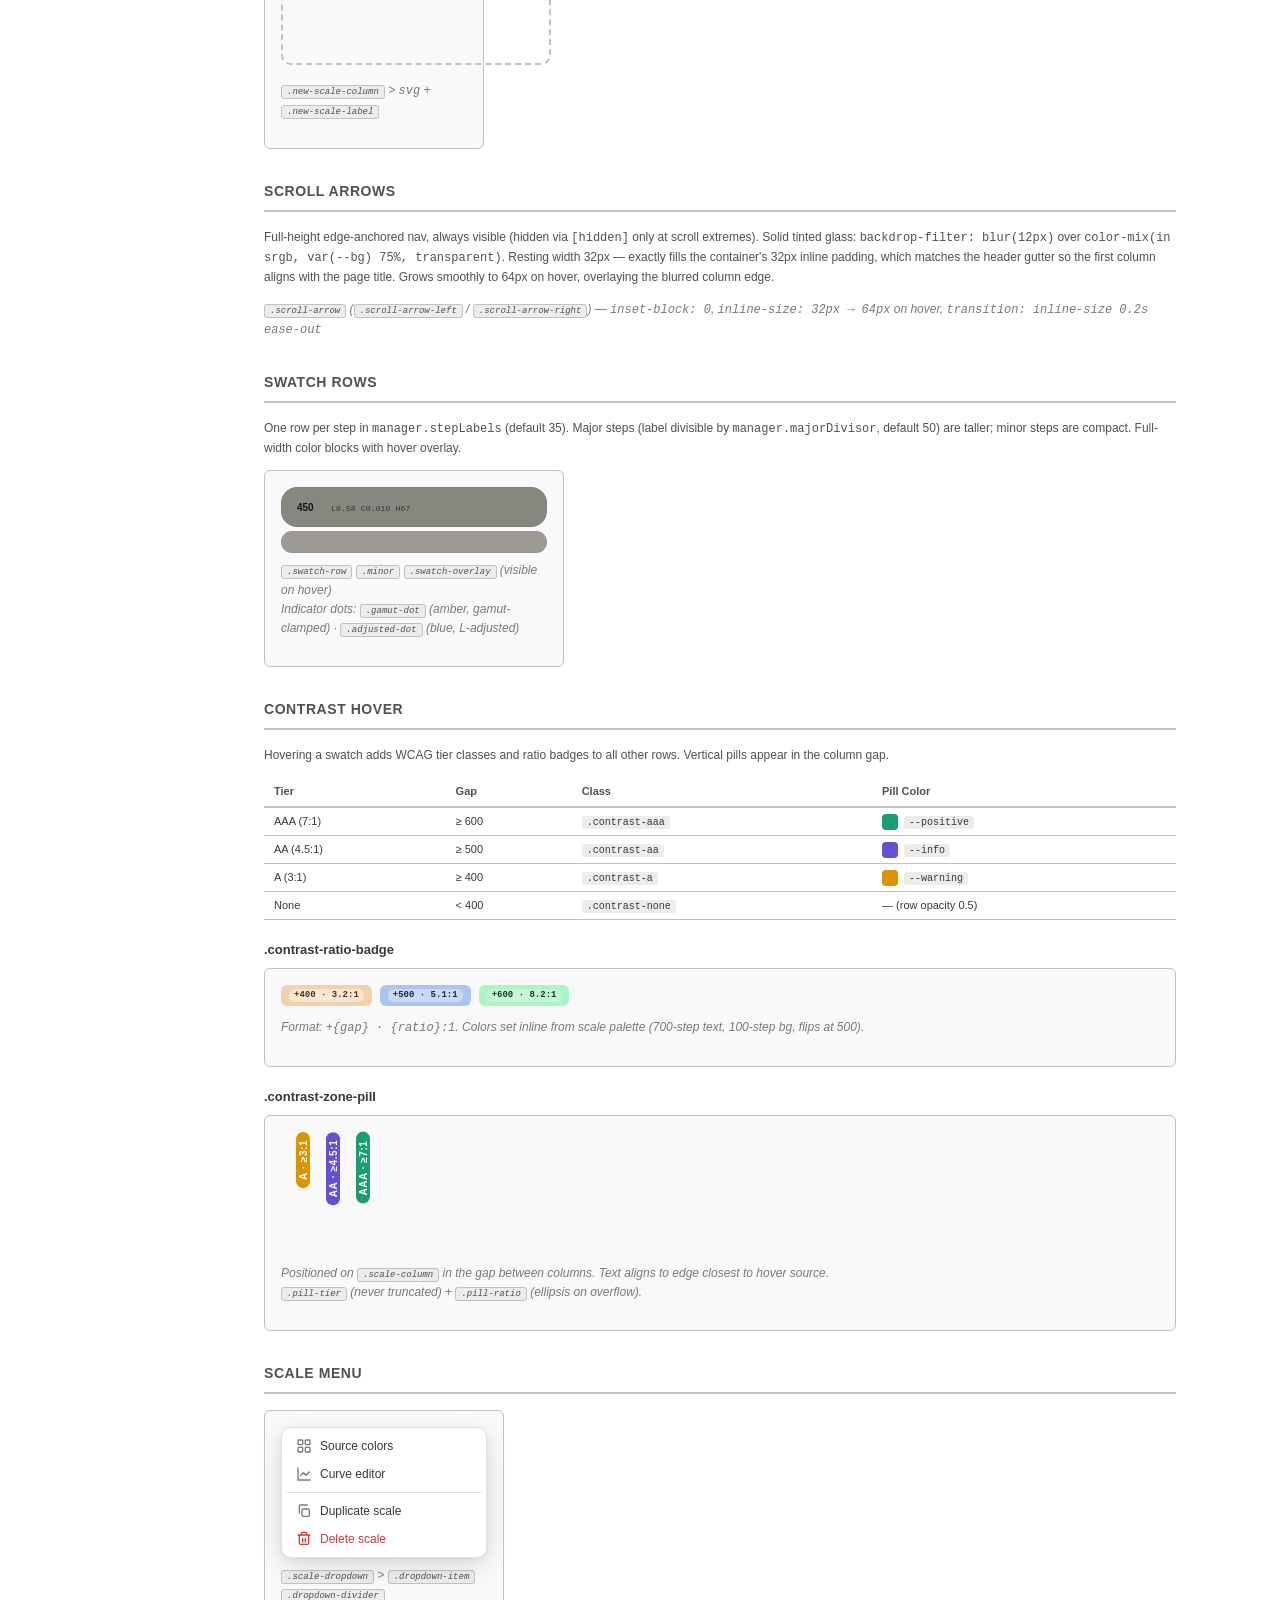
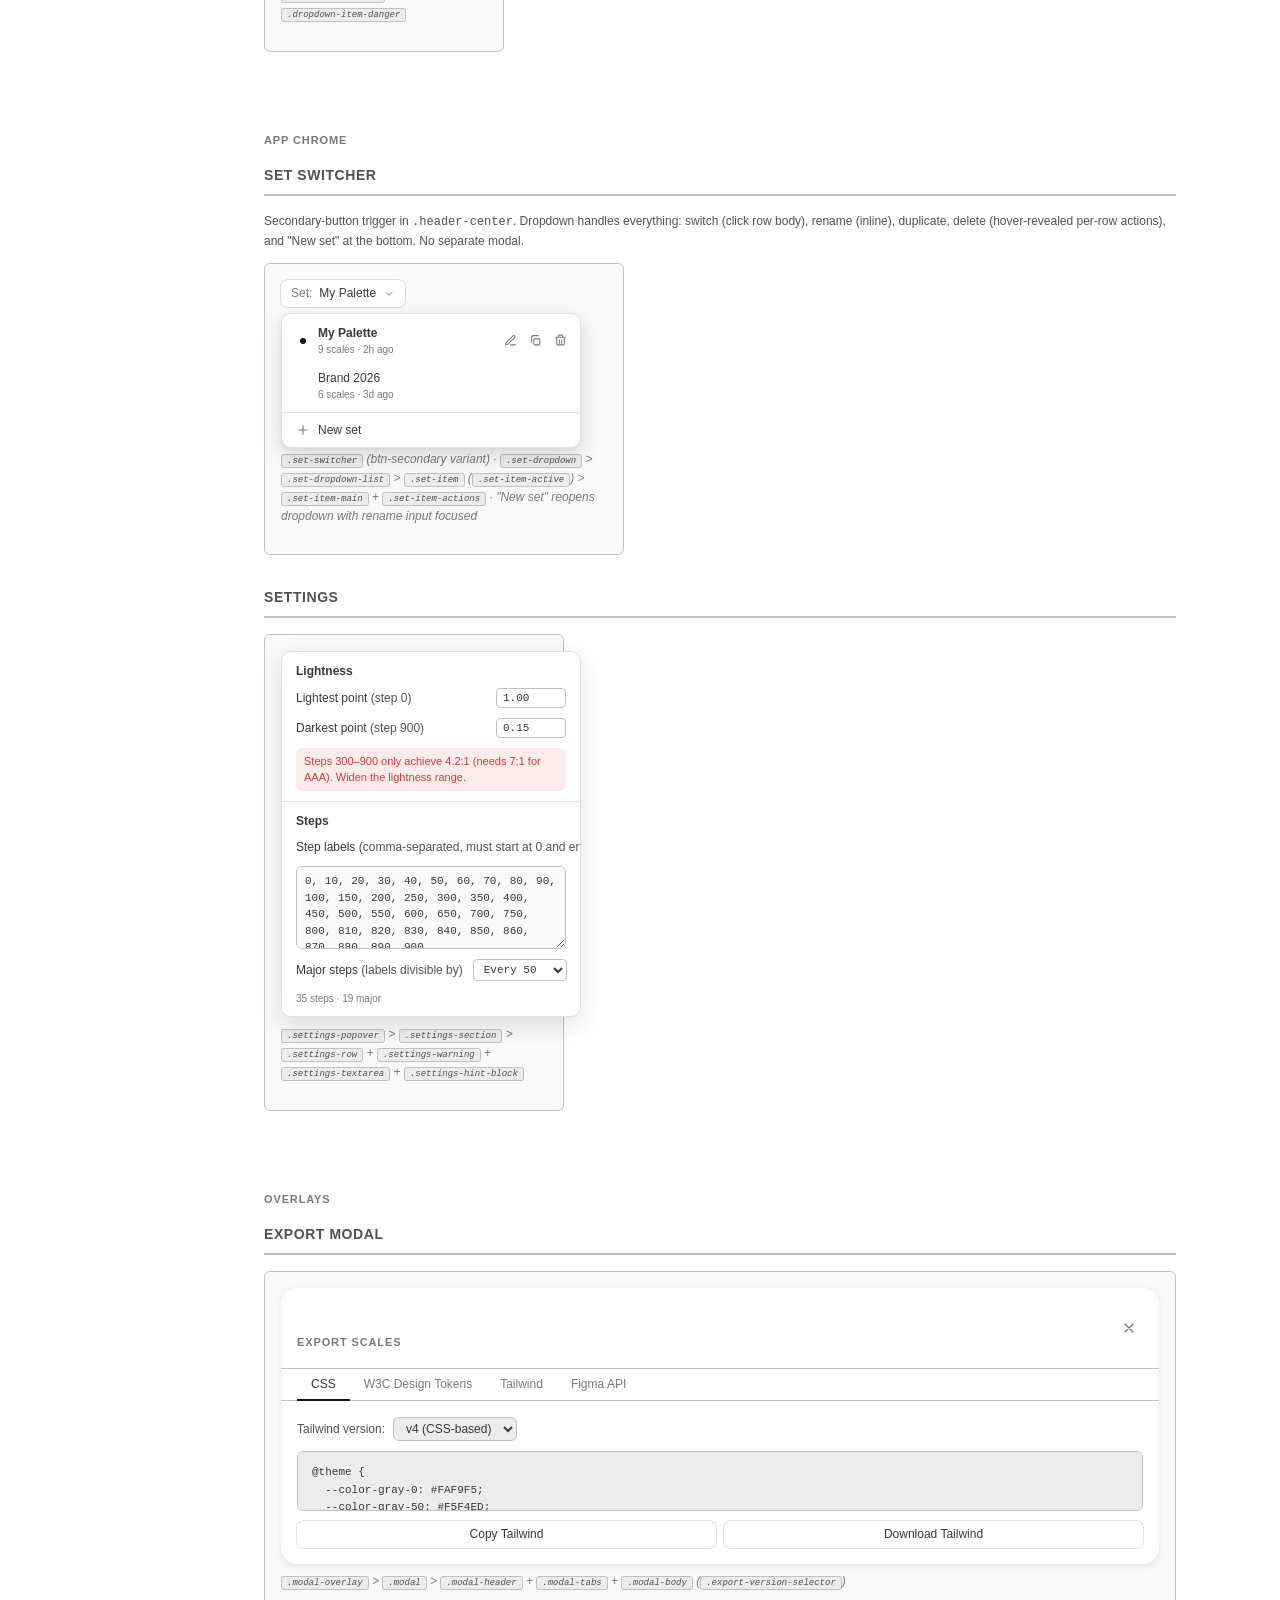
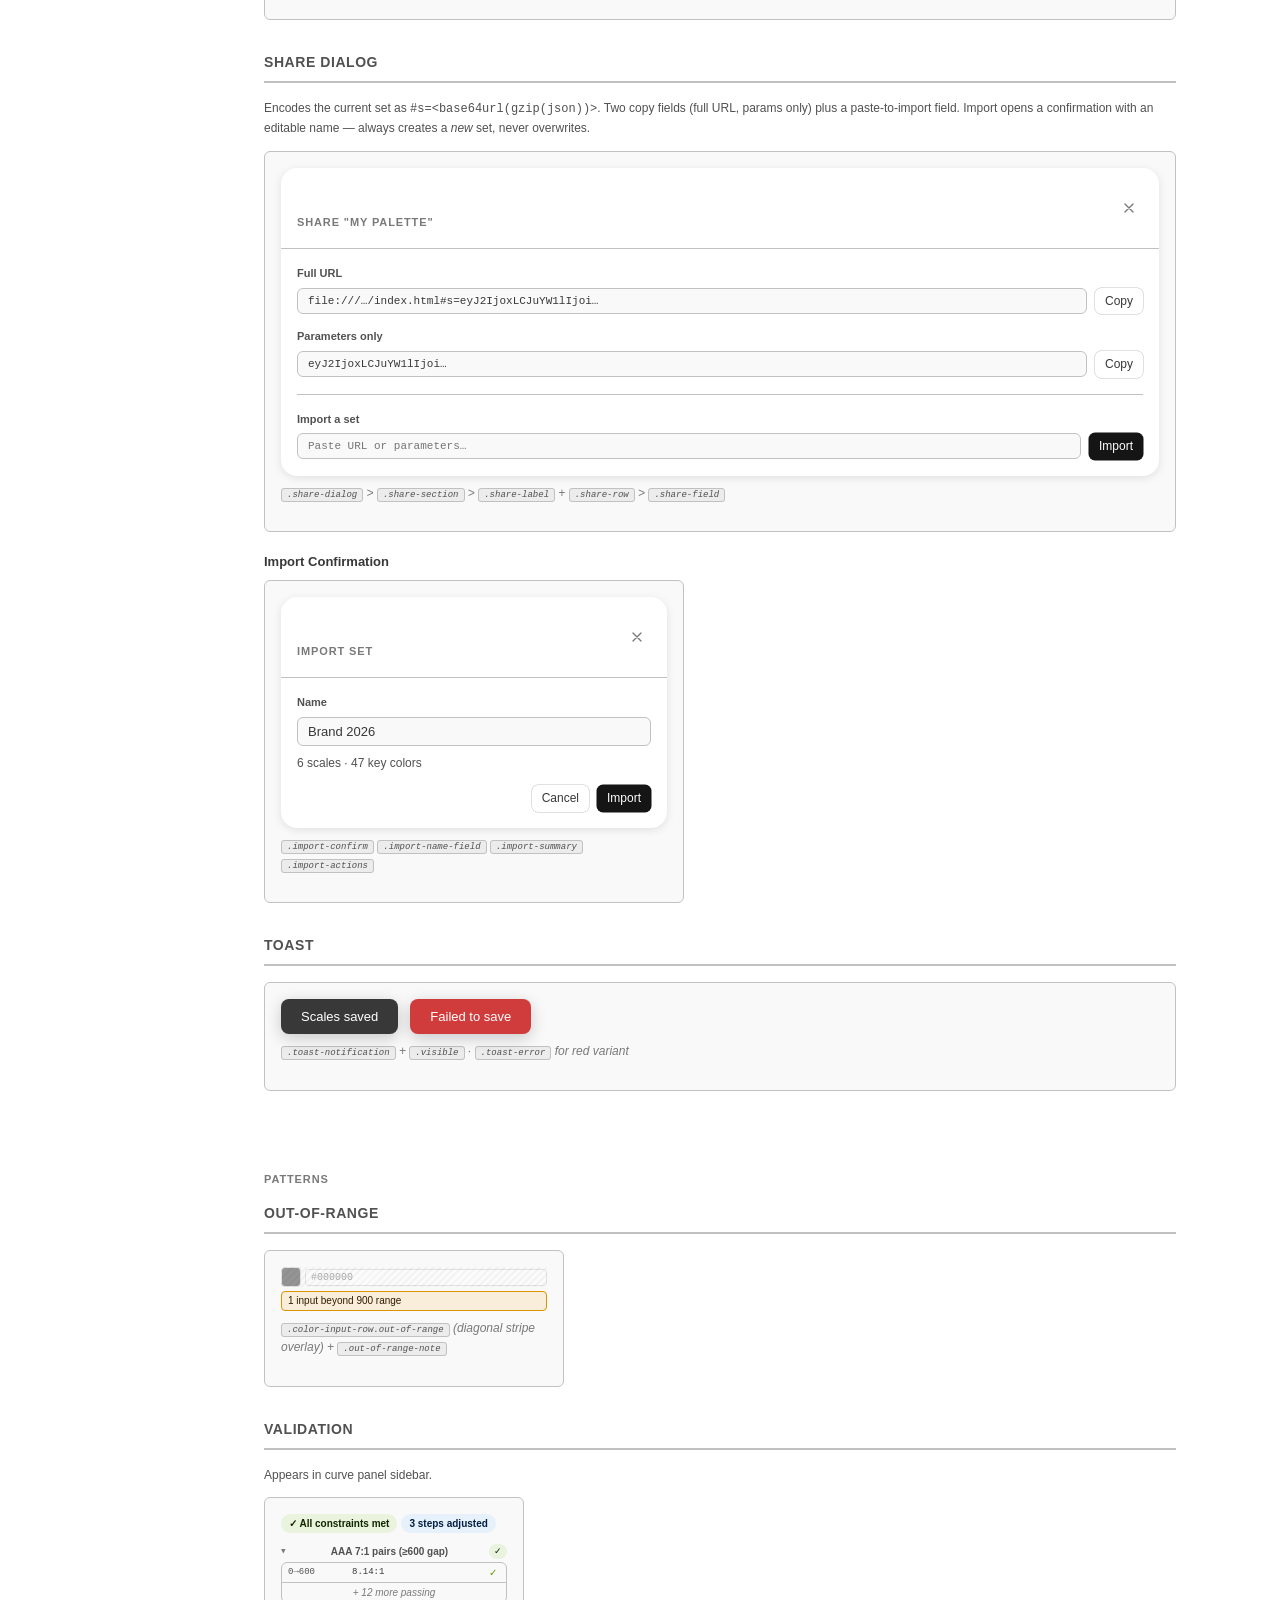
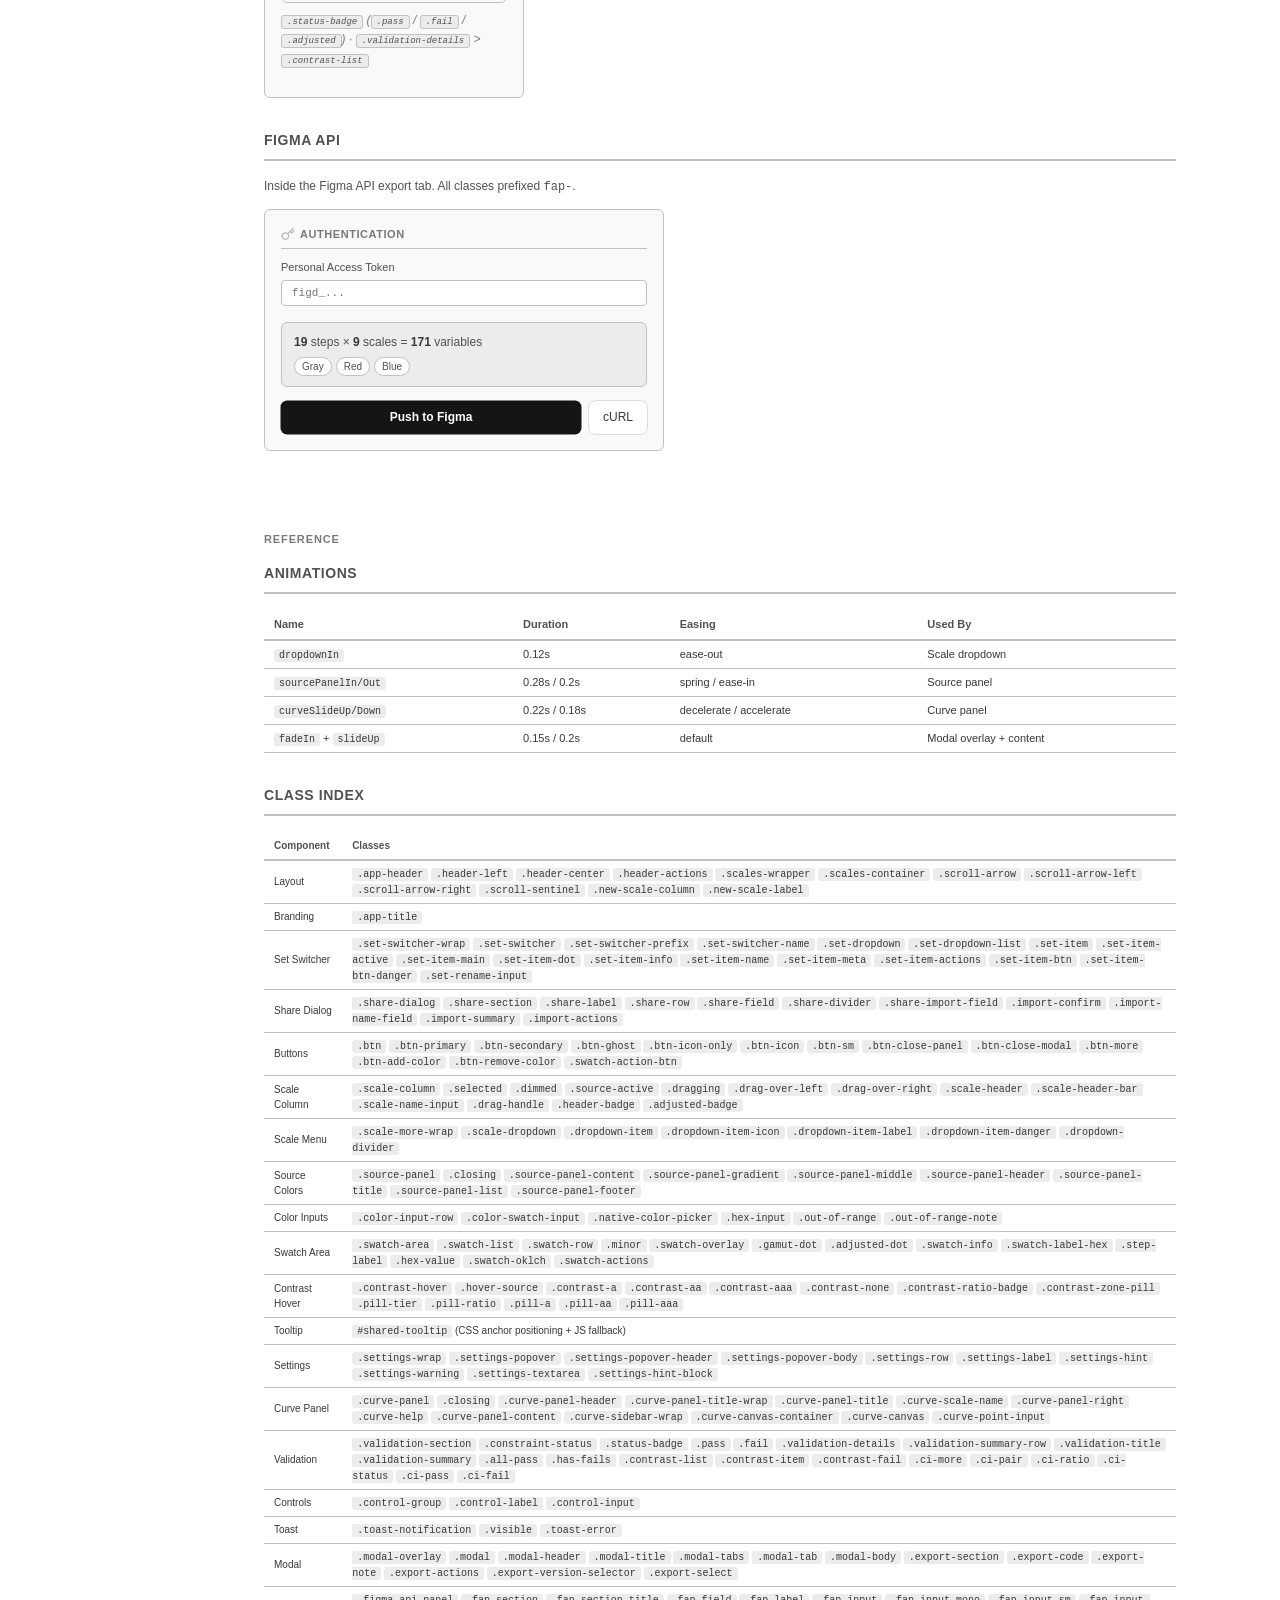
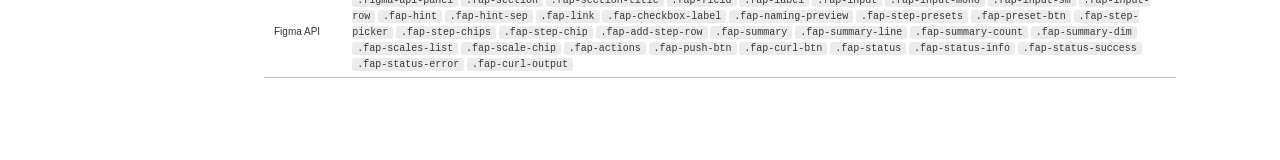
==== commit f1e8b7a7: "Header rework, configurable steps, ghost column, glass scroll nav Header layout - Three-zone: left (" ====
--- a/ui.html
+++ b/ui.html
@@ -106,12 +106,13 @@
     <a href="#buttons">Buttons</a>
     <a href="#form-inputs">Form Inputs</a>
     <a class="toc-group" href="#scale-ui">Scale UI</a>
+    <a href="#new-scale">New Scale Column</a>
+    <a href="#scroll-arrows">Scroll Arrows</a>
     <a href="#swatch-rows">Swatch Rows</a>
     <a href="#contrast-hover">Contrast Hover</a>
     <a href="#scale-menu">Scale Menu</a>
     <a class="toc-group" href="#app-chrome">App Chrome</a>
     <a href="#set-switcher">Set Switcher</a>
-    <a href="#sets-modal">Sets Modal</a>
     <a href="#settings">Settings</a>
     <a class="toc-group" href="#overlays">Overlays</a>
     <a href="#modal">Export Modal</a>
@@ -145,7 +146,8 @@
       <tr><td><code>--bg-subtle</code></td><td>20</td><td>Curve panel bg, hover rows</td></tr>
       <tr><td><code>--bg-muted</code></td><td>60</td><td>Toggle bg, code blocks, hover states</td></tr>
       <tr><td><code>--bg-alt</code>, <code>--hover</code></td><td>50</td><td>Scale header bar, column hover</td></tr>
-      <tr><td><code>--border</code></td><td>200</td><td>All borders, dividers</td></tr>
+      <tr><td><code>--border-faint</code></td><td>100</td><td>Popover outlines, dividers (hairline)</td></tr>
+      <tr><td><code>--border</code></td><td>200</td><td>General borders</td></tr>
       <tr><td><code>--border-strong</code></td><td>300</td><td>Focus rings, input borders</td></tr>
       <tr><td><code>--border-hover</code></td><td>400</td><td>Button hover border</td></tr>
       <tr><td><code>--text-muted</code></td><td>450</td><td>Placeholders, hints, icons</td></tr>
@@ -163,6 +165,8 @@
     <tbody>
       <tr><td><code>--radius</code></td><td>6px</td></tr>
       <tr><td><code>--radius-sm</code></td><td>4px</td></tr>
+      <tr><td><code>--radius-lg</code></td><td>10px (popovers, dropdowns)</td></tr>
+      <tr><td><code>--hairline</code></td><td>0.5px (popover borders, dividers — sub-pixel on retina)</td></tr>
       <tr><td><code>--font-sans</code></td><td>-apple-system, BlinkMacSystemFont, "Segoe UI", Roboto, ...</td></tr>
       <tr><td><code>--font-mono</code></td><td>ui-monospace, "SF Mono", Menlo, Consolas, ...</td></tr>
     </tbody>
@@ -227,7 +231,7 @@
       <tr><td><code>.modal-title</code></td><td>14px</td><td>600</td><td class="font-preview" style="font-size:14px;font-weight:600">Export scales</td></tr>
       <tr><td><code>.scale-name-input</code></td><td>13px</td><td>600</td><td class="font-preview" style="font-size:13px;font-weight:600">Gray</td></tr>
       <tr><td><code>.curve-panel-title</code></td><td>12px</td><td>600</td><td class="font-preview" style="font-size:12px;font-weight:600">Curve editor</td></tr>
-      <tr><td><code>.btn</code></td><td>12px</td><td>500</td><td class="font-preview" style="font-size:12px;font-weight:500">Add scale</td></tr>
+      <tr><td><code>.btn</code></td><td>12px</td><td>500</td><td class="font-preview" style="font-size:12px;font-weight:500">New scale</td></tr>
       <tr><td><code>.dropdown-item</code></td><td>12px</td><td>400</td><td class="font-preview" style="font-size:12px">Source colors</td></tr>
       <tr><td><code>.settings-label</code></td><td>12px</td><td>400</td><td class="font-preview" style="font-size:12px">Lightest point</td></tr>
       <tr><td><code>.step-label</code></td><td>10px</td><td>600/400</td><td class="font-preview" style="font-size:10px;font-weight:600;font-variant-numeric:tabular-nums">450</td></tr>
@@ -258,7 +262,7 @@
       </button>
       <button class="btn btn-secondary" onclick="return false">
         <svg width="14" height="14" viewBox="0 0 24 24" fill="none" stroke="currentColor" stroke-width="2" stroke-linecap="round" stroke-linejoin="round"><path d="M12 5v14M5 12h14"/></svg>
-        Add scale
+        New scale
       </button>
       <button class="btn btn-ghost" onclick="return false">Ghost</button>
     </div>
@@ -305,8 +309,22 @@
   <!-- ===== SCALE UI ===== -->
   <h2 id="scale-ui">Scale UI</h2>
 
+  <h3 id="new-scale">New Scale Column</h3>
+  <p>Ghost column rendered at the end of the scales container. Dashed neutral outline, centered plus icon + label. Replaces the old header button. Click → adds a scale and scrolls it into view.</p>
+  <div class="demo-box" style="max-inline-size:220px">
+    <button class="new-scale-column" style="block-size:200px;inline-size:100%" onclick="return false">
+      <svg width="24" height="24" viewBox="0 0 24 24" fill="none" stroke="currentColor" stroke-width="2" stroke-linecap="round" stroke-linejoin="round"><path d="M12 5v14M5 12h14"/></svg>
+      <span class="new-scale-label">New scale</span>
+    </button>
+    <div class="note" style="margin-block-start:8px"><span class="cls">.new-scale-column</span> &gt; <code>svg</code> + <span class="cls">.new-scale-label</span></div>
+  </div>
+
+  <h3 id="scroll-arrows">Scroll Arrows</h3>
+  <p>Full-height edge-anchored nav, always visible (hidden via <code>[hidden]</code> only at scroll extremes). Solid tinted glass: <code>backdrop-filter: blur(12px)</code> over <code>color-mix(in srgb, var(--bg) 75%, transparent)</code>. Resting width 32px — exactly fills the container's 32px inline padding, which matches the header gutter so the first column aligns with the page title. Grows smoothly to 64px on hover, overlaying the blurred column edge.</p>
+  <div class="note"><span class="cls">.scroll-arrow</span> (<span class="cls">.scroll-arrow-left</span> / <span class="cls">.scroll-arrow-right</span>) — <code>inset-block: 0</code>, <code>inline-size: 32px → 64px</code> on hover, <code>transition: inline-size 0.2s ease-out</code></div>
+
   <h3 id="swatch-rows">Swatch Rows</h3>
-  <p>35 per column. Major steps (multiples of 50) are taller; minor steps are compact. Full-width color blocks with hover overlay.</p>
+  <p>One row per step in <code>manager.stepLabels</code> (default 35). Major steps (label divisible by <code>manager.majorDivisor</code>, default 50) are taller; minor steps are compact. Full-width color blocks with hover overlay.</p>
 
   <div class="demo-box" style="max-inline-size:300px">
     <div class="swatch-row" style="background:#87867f;block-size:40px;border-radius:16px;position:relative">
@@ -405,84 +423,55 @@
   <h2 id="app-chrome">App Chrome</h2>
 
   <h3 id="set-switcher">Set Switcher</h3>
-  <p>Pill-shaped dropdown in <code>.header-left</code> for quick set switching. Active set shows an accent dot; scale count on the right. "Manage sets…" opens the modal.</p>
-  <div class="demo-box" style="max-inline-size:320px">
+  <p>Secondary-button trigger in <code>.header-center</code>. Dropdown handles everything: switch (click row body), rename (inline), duplicate, delete (hover-revealed per-row actions), and "New set" at the bottom. No separate modal.</p>
+  <div class="demo-box" style="max-inline-size:360px">
     <div class="set-switcher-wrap" style="display:inline-block">
-      <button class="set-switcher">
+      <button class="btn btn-secondary set-switcher">
+        <span class="set-switcher-prefix">Set:</span>
         <span class="set-switcher-name">My Palette</span>
         <svg width="12" height="12" viewBox="0 0 24 24" fill="none" stroke="currentColor" stroke-width="2" stroke-linecap="round" stroke-linejoin="round"><path d="M6 9l6 6 6-6"/></svg>
       </button>
-      <div class="set-dropdown" style="position:relative;inset-block-start:6px">
-        <button class="dropdown-item set-item-active"><span class="set-item-dot"></span><span class="dropdown-item-label">My Palette</span><span class="set-item-count">9</span></button>
-        <button class="dropdown-item"><span class="set-item-dot"></span><span class="dropdown-item-label">Brand 2026</span><span class="set-item-count">6</span></button>
-        <button class="dropdown-item"><span class="set-item-dot"></span><span class="dropdown-item-label">Client X</span><span class="set-item-count">12</span></button>
-        <div class="dropdown-divider"></div>
-        <button class="dropdown-item"><span class="dropdown-item-icon"><svg width="14" height="14" viewBox="0 0 24 24" fill="none" stroke="currentColor" stroke-width="2" stroke-linecap="round" stroke-linejoin="round"><circle cx="12" cy="12" r="3"/><path d="M19.4 15a1.65 1.65 0 00.33 1.82l.06.06a2 2 0 01-2.83 2.83l-.06-.06a1.65 1.65 0 00-1.82-.33 1.65 1.65 0 00-1 1.51V21a2 2 0 01-4 0v-.09a1.65 1.65 0 00-1.08-1.51 1.65 1.65 0 00-1.82.33l-.06.06a2 2 0 01-2.83-2.83l.06-.06a1.65 1.65 0 00.33-1.82 1.65 1.65 0 00-1.51-1H3a2 2 0 010-4h.09a1.65 1.65 0 001.51-1.08 1.65 1.65 0 00-.33-1.82l-.06-.06a2 2 0 012.83-2.83l.06.06a1.65 1.65 0 001.82.33H9a1.65 1.65 0 001-1.51V3a2 2 0 014 0v.09a1.65 1.65 0 001 1.51 1.65 1.65 0 001.82-.33l.06-.06a2 2 0 012.83 2.83l-.06.06a1.65 1.65 0 00-.33 1.82V9a1.65 1.65 0 001.51 1H21a2 2 0 010 4h-.09a1.65 1.65 0 00-1.51 1.08z"/></svg></span><span class="dropdown-item-label">Manage sets…</span></button>
-      </div>
-    </div>
-    <div class="note" style="margin-block-start:8px"><span class="cls">.set-switcher-wrap</span> &gt; <span class="cls">.set-switcher</span> + <span class="cls">.set-dropdown</span> &gt; <span class="cls">.dropdown-item</span> (<span class="cls">.set-item-active</span> <span class="cls">.set-item-dot</span> <span class="cls">.set-item-count</span>)</div>
-  </div>
-
-  <h3 id="sets-modal">Sets Modal</h3>
-  <p>Management modal: card per set with swatch strip, name, metadata, and hover-revealed action buttons (rename inline, duplicate, delete). Click card body to open. "New set" creates from defaults.</p>
-  <div class="demo-box">
-    <div class="modal sets-modal" style="position:relative;inline-size:100%;max-inline-size:100%;animation:none;box-shadow:0 2px 8px rgba(0,0,0,0.1)">
-      <div class="modal-header">
-        <h2 class="modal-title">Sets</h2>
-        <button class="btn-icon btn-close-modal" onclick="return false">
-          <svg width="16" height="16" viewBox="0 0 24 24" fill="none" stroke="currentColor" stroke-width="2" stroke-linecap="round" stroke-linejoin="round"><path d="M18 6L6 18M6 6l12 12"/></svg>
-        </button>
-      </div>
-      <div class="modal-body">
-        <div class="sets-list">
-          <div class="set-card set-card-active">
-            <div class="set-swatch-strip">
-              <span class="set-swatch" style="background:#edf5fc"></span>
-              <span class="set-swatch" style="background:#86b8eb"></span>
-              <span class="set-swatch" style="background:#2c84db"></span>
-              <span class="set-swatch" style="background:#0f4b87"></span>
-              <span class="set-swatch" style="background:#011a33"></span>
+      <div class="set-dropdown" style="position:relative;inset-block-start:6px;inset-inline-start:0;translate:0">
+        <div class="set-dropdown-list">
+          <div class="set-item set-item-active">
+            <div class="set-item-main" role="button" tabindex="0">
+              <span class="set-item-dot"></span>
+              <span class="set-item-info">
+                <span class="set-item-name">My Palette</span>
+                <span class="set-item-meta">9 scales · 2h ago</span>
+              </span>
             </div>
-            <div class="set-card-info">
-              <div class="set-card-name">My Palette</div>
-              <div class="set-card-meta">9 scales · 2h ago</div>
-            </div>
-            <div class="set-card-actions" style="opacity:1">
-              <button class="btn-icon set-card-btn" data-tooltip="Rename"><svg width="14" height="14" viewBox="0 0 24 24" fill="none" stroke="currentColor" stroke-width="2" stroke-linecap="round" stroke-linejoin="round"><path d="M12 20h9M16.5 3.5a2.1 2.1 0 113 3L7 19l-4 1 1-4 12.5-12.5z"/></svg></button>
-              <button class="btn-icon set-card-btn" data-tooltip="Duplicate"><svg width="14" height="14" viewBox="0 0 24 24" fill="none" stroke="currentColor" stroke-width="2" stroke-linecap="round" stroke-linejoin="round"><rect x="9" y="9" width="11" height="11" rx="2"/><path d="M5 15V5a2 2 0 012-2h10"/></svg></button>
-              <button class="btn-icon set-card-btn set-card-btn-danger" data-tooltip="Delete"><svg width="14" height="14" viewBox="0 0 24 24" fill="none" stroke="currentColor" stroke-width="2" stroke-linecap="round" stroke-linejoin="round"><path d="M3 6h18M8 6V4a2 2 0 012-2h4a2 2 0 012 2v2m3 0v12a2 2 0 01-2 2H7a2 2 0 01-2-2V6h14M10 11v6M14 11v6"/></svg></button>
+            <div class="set-item-actions" style="opacity:1">
+              <button class="set-item-btn" data-tooltip="Rename"><svg width="13" height="13" viewBox="0 0 24 24" fill="none" stroke="currentColor" stroke-width="2" stroke-linecap="round" stroke-linejoin="round"><path d="M12 20h9M16.5 3.5a2.1 2.1 0 113 3L7 19l-4 1 1-4 12.5-12.5z"/></svg></button>
+              <button class="set-item-btn" data-tooltip="Duplicate"><svg width="13" height="13" viewBox="0 0 24 24" fill="none" stroke="currentColor" stroke-width="2" stroke-linecap="round" stroke-linejoin="round"><rect x="9" y="9" width="11" height="11" rx="2"/><path d="M5 15V5a2 2 0 012-2h10"/></svg></button>
+              <button class="set-item-btn set-item-btn-danger" data-tooltip="Delete"><svg width="13" height="13" viewBox="0 0 24 24" fill="none" stroke="currentColor" stroke-width="2" stroke-linecap="round" stroke-linejoin="round"><path d="M3 6h18M8 6V4a2 2 0 012-2h4a2 2 0 012 2v2m3 0v12a2 2 0 01-2 2H7a2 2 0 01-2-2V6h14M10 11v6M14 11v6"/></svg></button>
             </div>
           </div>
-          <div class="set-card">
-            <div class="set-swatch-strip">
-              <span class="set-swatch" style="background:#fceded"></span>
-              <span class="set-swatch" style="background:#f09595"></span>
-              <span class="set-swatch" style="background:#e04343"></span>
-              <span class="set-swatch" style="background:#8a2424"></span>
-              <span class="set-swatch" style="background:#300b0b"></span>
+          <div class="set-item">
+            <div class="set-item-main" role="button" tabindex="0">
+              <span class="set-item-dot"></span>
+              <span class="set-item-info">
+                <span class="set-item-name">Brand 2026</span>
+                <span class="set-item-meta">6 scales · 3d ago</span>
+              </span>
             </div>
-            <div class="set-card-info">
-              <div class="set-card-name">Brand 2026</div>
-              <div class="set-card-meta">6 scales · 3d ago</div>
-            </div>
-            <div class="set-card-actions">
-              <button class="btn-icon set-card-btn"><svg width="14" height="14" viewBox="0 0 24 24" fill="none" stroke="currentColor" stroke-width="2" stroke-linecap="round" stroke-linejoin="round"><path d="M12 20h9M16.5 3.5a2.1 2.1 0 113 3L7 19l-4 1 1-4 12.5-12.5z"/></svg></button>
-              <button class="btn-icon set-card-btn"><svg width="14" height="14" viewBox="0 0 24 24" fill="none" stroke="currentColor" stroke-width="2" stroke-linecap="round" stroke-linejoin="round"><rect x="9" y="9" width="11" height="11" rx="2"/><path d="M5 15V5a2 2 0 012-2h10"/></svg></button>
-              <button class="btn-icon set-card-btn set-card-btn-danger"><svg width="14" height="14" viewBox="0 0 24 24" fill="none" stroke="currentColor" stroke-width="2" stroke-linecap="round" stroke-linejoin="round"><path d="M3 6h18M8 6V4a2 2 0 012-2h4a2 2 0 012 2v2m3 0v12a2 2 0 01-2 2H7a2 2 0 01-2-2V6h14M10 11v6M14 11v6"/></svg></button>
+            <div class="set-item-actions">
+              <button class="set-item-btn"><svg width="13" height="13" viewBox="0 0 24 24" fill="none" stroke="currentColor" stroke-width="2" stroke-linecap="round" stroke-linejoin="round"><path d="M12 20h9M16.5 3.5a2.1 2.1 0 113 3L7 19l-4 1 1-4 12.5-12.5z"/></svg></button>
+              <button class="set-item-btn"><svg width="13" height="13" viewBox="0 0 24 24" fill="none" stroke="currentColor" stroke-width="2" stroke-linecap="round" stroke-linejoin="round"><rect x="9" y="9" width="11" height="11" rx="2"/><path d="M5 15V5a2 2 0 012-2h10"/></svg></button>
+              <button class="set-item-btn set-item-btn-danger"><svg width="13" height="13" viewBox="0 0 24 24" fill="none" stroke="currentColor" stroke-width="2" stroke-linecap="round" stroke-linejoin="round"><path d="M3 6h18M8 6V4a2 2 0 012-2h4a2 2 0 012 2v2m3 0v12a2 2 0 01-2 2H7a2 2 0 01-2-2V6h14M10 11v6M14 11v6"/></svg></button>
             </div>
           </div>
         </div>
-        <div class="sets-footer">
-          <button class="btn btn-secondary" onclick="return false">+ New set</button>
-        </div>
-      </div>
-    </div>
-    <div class="note" style="margin-block-start:8px"><span class="cls">.sets-modal</span> <span class="cls">.sets-list</span> &gt; <span class="cls">.set-card</span> (<span class="cls">.set-card-active</span>) &gt; <span class="cls">.set-swatch-strip</span> + <span class="cls">.set-card-info</span> + <span class="cls">.set-card-actions</span></div>
+        <div class="dropdown-divider"></div>
+        <button class="dropdown-item"><span class="dropdown-item-icon"><svg width="14" height="14" viewBox="0 0 24 24" fill="none" stroke="currentColor" stroke-width="2" stroke-linecap="round" stroke-linejoin="round"><path d="M12 5v14M5 12h14"/></svg></span><span class="dropdown-item-label">New set</span></button>
+      </div>
+    </div>
+    <div class="note" style="margin-block-start:8px"><span class="cls">.set-switcher</span> (btn-secondary variant) &middot; <span class="cls">.set-dropdown</span> &gt; <span class="cls">.set-dropdown-list</span> &gt; <span class="cls">.set-item</span> (<span class="cls">.set-item-active</span>) &gt; <span class="cls">.set-item-main</span> + <span class="cls">.set-item-actions</span> &middot; "New set" reopens dropdown with rename input focused</div>
   </div>
 
   <h3 id="settings">Settings</h3>
   <div class="demo-box" style="max-inline-size:300px">
-    <div class="settings-popover" style="position:relative;inset-block-start:0">
+    <div class="settings-popover" style="position:relative;inset-block-start:0;inset-inline-start:0;translate:0;animation:none">
       <div class="settings-section">
         <div class="settings-popover-header">Lightness</div>
         <div class="settings-popover-body">
@@ -497,8 +486,25 @@
           <div class="settings-warning">Steps 300&ndash;900 only achieve 4.2:1 (needs 7:1 for AAA). Widen the lightness range.</div>
         </div>
       </div>
-    </div>
-    <div class="note" style="margin-block-start:8px"><span class="cls">.settings-popover</span> &gt; <span class="cls">.settings-section</span> &gt; <span class="cls">.settings-row</span> + <span class="cls">.settings-warning</span></div>
+      <div class="settings-section">
+        <div class="settings-popover-header">Steps</div>
+        <div class="settings-popover-body">
+          <label class="settings-label">Step labels <span class="settings-hint">(comma-separated, must start at 0 and end at 900)</span></label>
+          <textarea class="settings-textarea" rows="3" spellcheck="false">0, 10, 20, 30, 40, 50, 60, 70, 80, 90, 100, 150, 200, 250, 300, 350, 400, 450, 500, 550, 600, 650, 700, 750, 800, 810, 820, 830, 840, 850, 860, 870, 880, 890, 900</textarea>
+          <div class="settings-row">
+            <label class="settings-label">Major steps <span class="settings-hint">(labels divisible by)</span></label>
+            <select class="control-input">
+              <option>Every 10</option>
+              <option>Every 25</option>
+              <option selected>Every 50</option>
+              <option>Every 100</option>
+            </select>
+          </div>
+          <div class="settings-hint-block">35 steps · 19 major</div>
+        </div>
+      </div>
+    </div>
+    <div class="note" style="margin-block-start:8px"><span class="cls">.settings-popover</span> &gt; <span class="cls">.settings-section</span> &gt; <span class="cls">.settings-row</span> + <span class="cls">.settings-warning</span> + <span class="cls">.settings-textarea</span> + <span class="cls">.settings-hint-block</span></div>
   </div>
 
   <!-- ===== OVERLAYS ===== -->
@@ -694,10 +700,9 @@
   <table class="token-table" style="font-size:10px">
     <thead><tr><th>Component</th><th>Classes</th></tr></thead>
     <tbody>
-      <tr><td>Layout</td><td><code>.app-header</code> <code>.header-left</code> <code>.header-actions</code> <code>.scales-wrapper</code> <code>.scales-container</code> <code>.scroll-arrow</code> <code>.scroll-arrow-left</code> <code>.scroll-arrow-right</code> <code>.scroll-sentinel</code></td></tr>
+      <tr><td>Layout</td><td><code>.app-header</code> <code>.header-left</code> <code>.header-center</code> <code>.header-actions</code> <code>.scales-wrapper</code> <code>.scales-container</code> <code>.scroll-arrow</code> <code>.scroll-arrow-left</code> <code>.scroll-arrow-right</code> <code>.scroll-sentinel</code> <code>.new-scale-column</code> <code>.new-scale-label</code></td></tr>
       <tr><td>Branding</td><td><code>.app-title</code></td></tr>
-      <tr><td>Set Switcher</td><td><code>.set-switcher-wrap</code> <code>.set-switcher</code> <code>.set-switcher-name</code> <code>.set-dropdown</code> <code>.set-item-dot</code> <code>.set-item-active</code> <code>.set-item-count</code></td></tr>
-      <tr><td>Sets Modal</td><td><code>.sets-modal</code> <code>.sets-list</code> <code>.set-card</code> <code>.set-card-active</code> <code>.set-swatch-strip</code> <code>.set-swatch</code> <code>.set-card-info</code> <code>.set-card-name</code> <code>.set-card-meta</code> <code>.set-card-actions</code> <code>.set-card-btn</code> <code>.set-card-btn-danger</code> <code>.set-rename-input</code> <code>.sets-footer</code></td></tr>
+      <tr><td>Set Switcher</td><td><code>.set-switcher-wrap</code> <code>.set-switcher</code> <code>.set-switcher-prefix</code> <code>.set-switcher-name</code> <code>.set-dropdown</code> <code>.set-dropdown-list</code> <code>.set-item</code> <code>.set-item-active</code> <code>.set-item-main</code> <code>.set-item-dot</code> <code>.set-item-info</code> <code>.set-item-name</code> <code>.set-item-meta</code> <code>.set-item-actions</code> <code>.set-item-btn</code> <code>.set-item-btn-danger</code> <code>.set-rename-input</code></td></tr>
       <tr><td>Share Dialog</td><td><code>.share-dialog</code> <code>.share-section</code> <code>.share-label</code> <code>.share-row</code> <code>.share-field</code> <code>.share-divider</code> <code>.share-import-field</code> <code>.import-confirm</code> <code>.import-name-field</code> <code>.import-summary</code> <code>.import-actions</code></td></tr>
       <tr><td>Buttons</td><td><code>.btn</code> <code>.btn-primary</code> <code>.btn-secondary</code> <code>.btn-ghost</code> <code>.btn-icon-only</code> <code>.btn-icon</code> <code>.btn-sm</code> <code>.btn-close-panel</code> <code>.btn-close-modal</code> <code>.btn-more</code> <code>.btn-add-color</code> <code>.btn-remove-color</code> <code>.swatch-action-btn</code></td></tr>
       <tr><td>Scale Column</td><td><code>.scale-column</code> <code>.selected</code> <code>.dimmed</code> <code>.source-active</code> <code>.dragging</code> <code>.drag-over-left</code> <code>.drag-over-right</code> <code>.scale-header</code> <code>.scale-header-bar</code> <code>.scale-name-input</code> <code>.drag-handle</code> <code>.header-badge</code> <code>.adjusted-badge</code></td></tr>
@@ -707,7 +712,7 @@
       <tr><td>Swatch Area</td><td><code>.swatch-area</code> <code>.swatch-list</code> <code>.swatch-row</code> <code>.minor</code> <code>.swatch-overlay</code> <code>.gamut-dot</code> <code>.adjusted-dot</code> <code>.swatch-info</code> <code>.swatch-label-hex</code> <code>.step-label</code> <code>.hex-value</code> <code>.swatch-oklch</code> <code>.swatch-actions</code></td></tr>
       <tr><td>Contrast Hover</td><td><code>.contrast-hover</code> <code>.hover-source</code> <code>.contrast-a</code> <code>.contrast-aa</code> <code>.contrast-aaa</code> <code>.contrast-none</code> <code>.contrast-ratio-badge</code> <code>.contrast-zone-pill</code> <code>.pill-tier</code> <code>.pill-ratio</code> <code>.pill-a</code> <code>.pill-aa</code> <code>.pill-aaa</code></td></tr>
       <tr><td>Tooltip</td><td><code>#shared-tooltip</code> (CSS anchor positioning + JS fallback)</td></tr>
-      <tr><td>Settings</td><td><code>.settings-wrap</code> <code>.settings-popover</code> <code>.settings-popover-header</code> <code>.settings-popover-body</code> <code>.settings-row</code> <code>.settings-label</code> <code>.settings-hint</code> <code>.settings-warning</code></td></tr>
+      <tr><td>Settings</td><td><code>.settings-wrap</code> <code>.settings-popover</code> <code>.settings-popover-header</code> <code>.settings-popover-body</code> <code>.settings-row</code> <code>.settings-label</code> <code>.settings-hint</code> <code>.settings-warning</code> <code>.settings-textarea</code> <code>.settings-hint-block</code></td></tr>
       <tr><td>Curve Panel</td><td><code>.curve-panel</code> <code>.closing</code> <code>.curve-panel-header</code> <code>.curve-panel-title-wrap</code> <code>.curve-panel-title</code> <code>.curve-scale-name</code> <code>.curve-panel-right</code> <code>.curve-help</code> <code>.curve-panel-content</code> <code>.curve-sidebar-wrap</code> <code>.curve-canvas-container</code> <code>.curve-canvas</code> <code>.curve-point-input</code></td></tr>
       <tr><td>Validation</td><td><code>.validation-section</code> <code>.constraint-status</code> <code>.status-badge</code> <code>.pass</code> <code>.fail</code> <code>.validation-details</code> <code>.validation-summary-row</code> <code>.validation-title</code> <code>.validation-summary</code> <code>.all-pass</code> <code>.has-fails</code> <code>.contrast-list</code> <code>.contrast-item</code> <code>.contrast-fail</code> <code>.ci-more</code> <code>.ci-pair</code> <code>.ci-ratio</code> <code>.ci-status</code> <code>.ci-pass</code> <code>.ci-fail</code></td></tr>
       <tr><td>Controls</td><td><code>.control-group</code> <code>.control-label</code> <code>.control-input</code></td></tr>
--- a/style.css
+++ b/style.css
@@ -45,6 +45,10 @@
   --font-mono: ui-monospace, "SF Mono", SFMono-Regular, Menlo, Consolas, "Liberation Mono", monospace;
   --radius: 6px;
   --radius-sm: 4px;
+  --radius-lg: 10px;
+  /* Hairline border width for popovers/dividers — sub-pixel on retina,
+     rounds to 1px on 1× displays. */
+  --hairline: 0.5px;
 
   /* Tier 1: Default achromatic scale — OKLCH linear lightness, white → black */
   --default-0:   #FFFFFF;
@@ -89,6 +93,7 @@
   --bg-muted:        var(--default-60);
   --bg-alt:          var(--default-50);
   --hover:           var(--default-50);
+  --border-faint:    var(--default-100);          /* 100 gap — popover outlines */
   --border-subtle:   var(--default-150);          /* 150 gap */
   --border:          var(--default-200);          /* 200 gap */
   --border-strong:   var(--default-300);          /* 300 gap */
@@ -156,29 +161,17 @@
   z-index: 20;
 }
 
-.header-left { display: flex; align-items: center; gap: 12px; min-inline-size: 0; }
+.header-left, .header-actions { flex: 1 1 0; min-inline-size: 0; }
+.header-left { display: flex; align-items: center; }
+.header-actions { display: flex; gap: 6px; justify-content: flex-end; }
+.header-center { display: flex; gap: 6px; align-items: center; flex: 0 0 auto; }
 .app-title { font-size: 14px; font-weight: 700; letter-spacing: -0.02em; white-space: nowrap; }
-.header-actions { display: flex; gap: 6px; }
-
-/* === Set Switcher (header dropdown) === */
+
+/* === Set Switcher (header-center, full-featured dropdown) === */
 .set-switcher-wrap { position: relative; }
-.set-switcher {
-  display: inline-flex;
-  align-items: center;
-  gap: 6px;
-  padding-block: 4px; padding-inline: 10px 8px;
-  background: var(--bg-subtle);
-  border: 1px solid var(--border);
-  border-radius: 999px;
-  font-family: var(--font-sans);
-  font-size: 12px;
-  font-weight: 500;
-  color: var(--text);
-  cursor: pointer;
-  transition: background 0.1s, border-color 0.1s;
-}
-.set-switcher:hover { background: var(--bg-muted); border-color: var(--border-strong); }
-.set-switcher svg { color: var(--text-muted); }
+/* .set-switcher is a .btn.btn-secondary — only override the name clipping & caret color */
+.set-switcher > svg:last-child { color: var(--text-muted); margin-inline-start: 2px; }
+.set-switcher-prefix { color: var(--text-muted); font-weight: 400; margin-inline-end: 2px; }
 .set-switcher-name {
   max-inline-size: 160px;
   overflow: hidden;
@@ -188,94 +181,98 @@
 .set-dropdown {
   position: absolute;
   inset-block-start: calc(100% + 6px);
-  inset-inline-start: 0;
+  inset-inline-start: 50%;
+  /* Use the standalone translate property so the dropdownIn keyframe's
+     transform (translateY + scale) composes rather than clobbers. */
+  translate: -50% 0;
   z-index: 200;
-  min-inline-size: 200px;
-  max-inline-size: 280px;
-  max-block-size: 60vh;
+  inline-size: 300px;
+  background: var(--bg);
+  border: var(--hairline) solid var(--border-faint);
+  border-radius: var(--radius-lg);
+  box-shadow: 0 8px 24px rgba(0,0,0,0.12), 0 2px 6px rgba(0,0,0,0.06);
+  padding-block: 4px;
+  animation: dropdownIn 0.12s ease-out;
+}
+.set-dropdown-list {
+  max-block-size: 50vh;
   overflow-y: auto;
-  background: var(--bg);
-  border: 1px solid var(--border);
-  border-radius: var(--radius);
-  box-shadow: 0 8px 24px rgba(0,0,0,0.12), 0 2px 6px rgba(0,0,0,0.06);
-  padding: 4px;
-  animation: dropdownIn 0.12s ease-out;
-}
+  padding-inline: 4px;
+}
+/* Full-bleed divider — matches settings-section border-block-start style */
+.set-dropdown .dropdown-divider {
+  margin-block: 4px;
+  margin-inline: 0;
+}
+/* New set row at the bottom — override .dropdown-item's inline-size: 100%
+   so margin-inline doesn't overflow the container */
+.set-dropdown > .dropdown-item {
+  inline-size: auto;
+  margin-inline: 4px;
+  border-radius: calc(var(--radius-lg) - 4px);
+}
+.set-item {
+  display: flex;
+  align-items: stretch;
+  /* Inner radius = outer (10px) − inset padding (4px) for concentric nesting */
+  border-radius: calc(var(--radius-lg) - 4px);
+  transition: background 0.1s;
+}
+.set-item:hover { background: var(--bg-muted); }
+.set-item-main {
+  flex: 1;
+  min-inline-size: 0;
+  display: flex;
+  align-items: center;
+  gap: 8px;
+  padding-block: 6px; padding-inline: 10px 6px;
+  border: none;
+  background: transparent;
+  cursor: pointer;
+  font-family: var(--font-sans);
+  text-align: start;
+  color: var(--text);
+}
+/* Dot gets a 14px column so its text-start matches the .dropdown-item icon */
 .set-item-dot {
   inline-size: 6px;
   block-size: 6px;
   border-radius: 50%;
   background: transparent;
   flex-shrink: 0;
-}
-.set-item-active { font-weight: 600; }
+  /* Center the 6px dot inside a 14px visual column to align with icon-labels */
+  margin-inline: 4px;
+}
 .set-item-active .set-item-dot { background: var(--accent); }
-.set-item-count {
-  font-size: 10px;
-  color: var(--text-muted);
-  font-variant-numeric: tabular-nums;
-  flex-shrink: 0;
-}
-
-/* === Sets Management Modal === */
-.sets-modal { inline-size: 520px; }
-.sets-list {
+.set-item-active .set-item-name { font-weight: 600; }
+.set-item-info {
   display: flex;
   flex-direction: column;
-  gap: 8px;
-  margin-block-end: 16px;
-  max-block-size: 50vh;
-  overflow-y: auto;
-}
-.set-card {
-  display: flex;
-  align-items: center;
-  gap: 12px;
-  padding: 10px;
-  border: 1px solid var(--border);
-  border-radius: var(--radius);
-  cursor: pointer;
-  transition: border-color 0.1s, background 0.1s;
-}
-.set-card:hover { border-color: var(--border-strong); background: var(--bg-subtle); }
-.set-card-active { border-color: var(--accent); background: var(--accent-100); }
-.set-swatch-strip { display: flex; gap: 2px; flex-shrink: 0; }
-.set-swatch {
-  inline-size: 14px;
-  block-size: 28px;
-  border-radius: 3px;
-  border: 1px solid rgba(0,0,0,0.06);
-}
-.set-card-info { flex: 1; min-inline-size: 0; }
-.set-card-name {
-  font-size: 13px;
-  font-weight: 600;
+  min-inline-size: 0;
+}
+.set-item-name {
+  font-size: 12px;
   overflow: hidden;
   text-overflow: ellipsis;
   white-space: nowrap;
 }
-.set-card-meta { font-size: 10px; color: var(--text-muted); margin-block-start: 2px; }
-.set-rename-input {
-  inline-size: 100%;
-  font-family: var(--font-sans);
-  font-size: 13px;
-  font-weight: 600;
-  padding-block: 2px; padding-inline: 6px;
-  border: 1px solid var(--accent);
-  border-radius: 4px;
-  outline: none;
-}
-.set-card-actions {
-  display: flex;
-  gap: 2px;
+.set-item-meta {
+  font-size: 10px;
+  color: var(--text-muted);
+}
+.set-item-actions {
+  display: flex;
+  align-items: center;
+  gap: 1px;
+  padding-inline-end: 4px;
   opacity: 0;
   transition: opacity 0.12s;
 }
-.set-card:hover .set-card-actions,
-.set-card-active .set-card-actions { opacity: 1; }
-.set-card-btn {
-  inline-size: 26px;
-  block-size: 26px;
+.set-item:hover .set-item-actions,
+.set-item:has(.set-rename-input) .set-item-actions { opacity: 1; }
+.set-item-btn {
+  inline-size: 24px;
+  block-size: 24px;
   display: inline-flex;
   align-items: center;
   justify-content: center;
@@ -285,12 +282,19 @@
   color: var(--text-muted);
   cursor: pointer;
 }
-.set-card-btn:hover:not(:disabled) { background: var(--bg-muted); color: var(--text); }
-.set-card-btn:disabled { opacity: 0.25; cursor: not-allowed; }
-.set-card-btn-danger:hover:not(:disabled) { background: var(--danger-subtle); color: var(--danger); }
-.sets-footer {
-  padding-block-start: 12px;
-  border-block-start: 1px solid var(--border);
+.set-item-btn:hover:not(:disabled) { background: var(--border); color: var(--text); }
+.set-item-btn:disabled { opacity: 0.25; cursor: not-allowed; }
+.set-item-btn-danger:hover:not(:disabled) { background: var(--danger-subtle); color: var(--danger); }
+.set-rename-input {
+  inline-size: 100%;
+  font-family: var(--font-sans);
+  font-size: 12px;
+  font-weight: 600;
+  padding-block: 1px; padding-inline: 5px;
+  border: 1px solid var(--accent);
+  border-radius: 4px;
+  outline: none;
+  background: var(--bg);
 }
 
 /* === Share Dialog === */
@@ -338,16 +342,21 @@
 .settings-popover {
   position: absolute;
   inset-block-start: calc(100% + 6px);
-  inset-inline-end: 0;
+  inset-inline-start: 50%;
+  /* Standalone translate so dropdownIn's transform composes (see .set-dropdown) */
+  translate: -50% 0;
   background: var(--bg);
-  border: 1px solid var(--border);
-  border-radius: var(--radius);
+  border: var(--hairline) solid var(--border-faint);
+  border-radius: var(--radius-lg);
   box-shadow: 0 8px 24px rgba(0,0,0,0.12);
   z-index: 1000;
-  min-inline-size: 240px;
+  min-inline-size: 300px;
+  /* Clip section dividers to the rounded corners */
+  overflow: hidden;
+  animation: dropdownIn 0.12s ease-out;
 }
 .settings-section:not(:first-child) {
-  border-block-start: 1px solid var(--border);
+  border-block-start: var(--hairline) solid var(--border-faint);
 }
 .settings-popover-header {
   padding-block: 10px 0; padding-inline: 14px;
@@ -379,6 +388,11 @@
 .settings-row .control-input {
   inline-size: 70px;
   flex-shrink: 0;
+}
+/* Selects size to their longest option, not the fixed 70px used for number inputs */
+.settings-row select.control-input {
+  inline-size: auto;
+  min-inline-size: fit-content;
 }
 .settings-warning {
   font-size: 11px;
@@ -389,6 +403,25 @@
   border-radius: var(--radius);
 }
 .settings-warning[hidden] { display: none; }
+.settings-textarea {
+  inline-size: 100%;
+  min-block-size: 5lh;
+  resize: vertical;
+  font-family: var(--font-mono);
+  font-size: 11px;
+  line-height: 1.5;
+  padding-block: 6px; padding-inline: 8px;
+  border: 1px solid var(--border);
+  border-radius: var(--radius);
+  background: var(--bg-subtle);
+  color: var(--text);
+}
+.settings-textarea:focus { outline: none; border-color: var(--accent); background: var(--bg); }
+.settings-hint-block {
+  font-size: 10px;
+  color: var(--text-muted);
+  font-variant-numeric: tabular-nums;
+}
 
 /* === Buttons === */
 .btn {
@@ -409,7 +442,7 @@
   /* Layered box-shadow border: spacer, border, outline, ring */
   box-shadow:
     0 0 0 0px transparent,
-    0 0 0 1px var(--border),
+    0 0 0 0.5px var(--border),
     0 0 0 0px transparent,
     0 0 0 0px transparent;
   transition:
@@ -420,7 +453,7 @@
 .btn:hover {
   background: var(--bg);
   box-shadow:
-    0 0 0 1px var(--bg),
+    0 0 0 1.5px var(--bg),
     0 0 0 2px var(--border-hover, var(--border-strong)),
     0 0 0 0px transparent,
     0 0 0 0px transparent;
@@ -432,7 +465,7 @@
 .btn:active {
   box-shadow:
     0 0 0 0px transparent,
-    0 0 0 1px var(--border),
+    0 0 0 0.5px var(--border),
     0 0 0 0px transparent,
     0 0 0 0px transparent;
   transition:
@@ -445,14 +478,14 @@
   color: var(--accent-fg);
   box-shadow:
     0 0 0 0px transparent,
-    0 0 0 1px var(--accent),
+    0 0 0 0.5px var(--accent),
     0 0 0 0px transparent,
     0 0 0 0px transparent;
 }
 .btn-primary:hover {
   background: var(--accent);
   box-shadow:
-    0 0 0 0.5px var(--accent),
+    0 0 0 1.5px var(--accent),
     0 0 0 2px var(--accent),
     0 0 0 0px transparent,
     0 0 0 0px transparent;
@@ -460,7 +493,7 @@
 .btn-primary:active {
   box-shadow:
     0 0 0 0px transparent,
-    0 0 0 1px var(--accent),
+    0 0 0 0.5px var(--accent),
     0 0 0 0px transparent,
     0 0 0 0px transparent;
 }
@@ -558,14 +591,15 @@
   z-index: 200;
   min-inline-size: 180px;
   background: var(--bg);
-  border: 1px solid var(--border);
-  border-radius: var(--radius);
+  border: var(--hairline) solid var(--border-faint);
+  border-radius: var(--radius-lg);
   box-shadow: 0 8px 24px rgba(0,0,0,0.12), 0 2px 6px rgba(0,0,0,0.06);
   padding: 4px;
   animation: dropdownIn 0.12s ease-out;
   /* Reset to default scale — don't inherit column's palette */
   --bg:            var(--default-0);
   --bg-muted:      var(--default-60);
+  --border-faint:  var(--default-100);
   --border:        var(--default-200);
   --text:          var(--default-700);
   --text-secondary: var(--default-600);
@@ -623,8 +657,8 @@
   color: var(--danger);
 }
 .dropdown-divider {
-  block-size: 1px;
-  background: var(--border);
+  block-size: var(--hairline);
+  background: var(--border-faint);
   margin-block: 4px; margin-inline: 0;
 }
 /* === Scales Container === */
@@ -638,7 +672,12 @@
 .scales-container {
   display: flex;
   gap: 16px;
-  padding: 16px  16px 0;
+  /* 32px matches .app-header padding-inline so the first column's left edge
+     aligns with the "ChromaScale" title. The resting 32px scroll arrow
+     exactly fills this gutter; on hover it grows to 64px and overlays the
+     blurred column edge. */
+  padding-block: 16px 0;
+  padding-inline: 32px;
   overflow-x: auto;
   overflow-y: hidden;
   flex: 1;
@@ -651,31 +690,27 @@
 
 .scroll-arrow {
   position: absolute;
-  inset-block-start: 0;
-  block-size: 72px;
-  inline-size: 100px;
+  inset-block: 0;
+  inline-size: 32px;
   z-index: 10;
   display: flex;
   align-items: center;
+  justify-content: center;
   border: none;
   cursor: pointer;
+  color: var(--text-secondary);
+  background: color-mix(in srgb, var(--bg) 75%, transparent);
+  backdrop-filter: blur(12px) saturate(1.2);
+  -webkit-backdrop-filter: blur(12px) saturate(1.2);
+  transition: color 0.15s, background 0.15s, inline-size 0.2s ease-out;
+}
+.scroll-arrow:hover {
+  inline-size: 64px;
   color: var(--text);
-  background: none;
-}
-.scroll-arrow-left {
-  inset-inline-start: 0;
-  padding-inline-start: 16px;
-  padding-inline-end: 64px;
-  justify-content: flex-start;
-  background: linear-gradient(to right, var(--bg) 40%, transparent);
-}
-.scroll-arrow-right {
-  inset-inline-end: 0;
-  padding-inline-start: 64px;
-  padding-inline-end: 16px;
-  justify-content: flex-end;
-  background: linear-gradient(to left, var(--bg) 40%, transparent);
-}
+  background: color-mix(in srgb, var(--bg) 85%, transparent);
+}
+.scroll-arrow-left { inset-inline-start: 0; }
+.scroll-arrow-right { inset-inline-end: 0; }
 .scroll-arrow[hidden] { display: none; }
 
 .scroll-sentinel {
@@ -693,6 +728,50 @@
   flex-direction: column;
   transition: box-shadow 0.2s ease, opacity 0.2s ease;
 }
+/* Collapse animation on delete — lets the scroll container flow
+   naturally left as the column width eases to zero, avoiding a
+   hard snap when _render() rebuilds the DOM. */
+.scale-column.deleting {
+  min-inline-size: 0;
+  flex: 0 0 0;
+  opacity: 0;
+  overflow: hidden;
+  transition:
+    min-inline-size 0.22s ease-out,
+    flex-basis 0.22s ease-out,
+    opacity 0.15s ease-out;
+  pointer-events: none;
+}
+
+/* === Ghost "New scale" Column === */
+.new-scale-column {
+  /* Match .scale-column's sizing so it flexes identically */
+  min-inline-size: 270px;
+  flex: 1 0 270px;
+  scroll-snap-align: start;
+  display: flex;
+  flex-direction: column;
+  align-items: center;
+  justify-content: center;
+  gap: 12px;
+  margin-block: 4px 16px;
+  border: 2px dashed var(--border);
+  border-radius: var(--radius-lg);
+  background: transparent;
+  color: var(--text-muted);
+  font-family: var(--font-sans);
+  font-size: 13px;
+  font-weight: 500;
+  cursor: pointer;
+  transition: border-color 0.15s, color 0.15s, background 0.15s;
+}
+.new-scale-column:hover {
+  border-color: var(--border-strong);
+  color: var(--text-secondary);
+  background: var(--bg-subtle);
+}
+.new-scale-column:active { background: var(--bg-muted); }
+.new-scale-label { user-select: none; }
 .scale-column.dimmed {
   opacity: 0.35;
   pointer-events: auto;
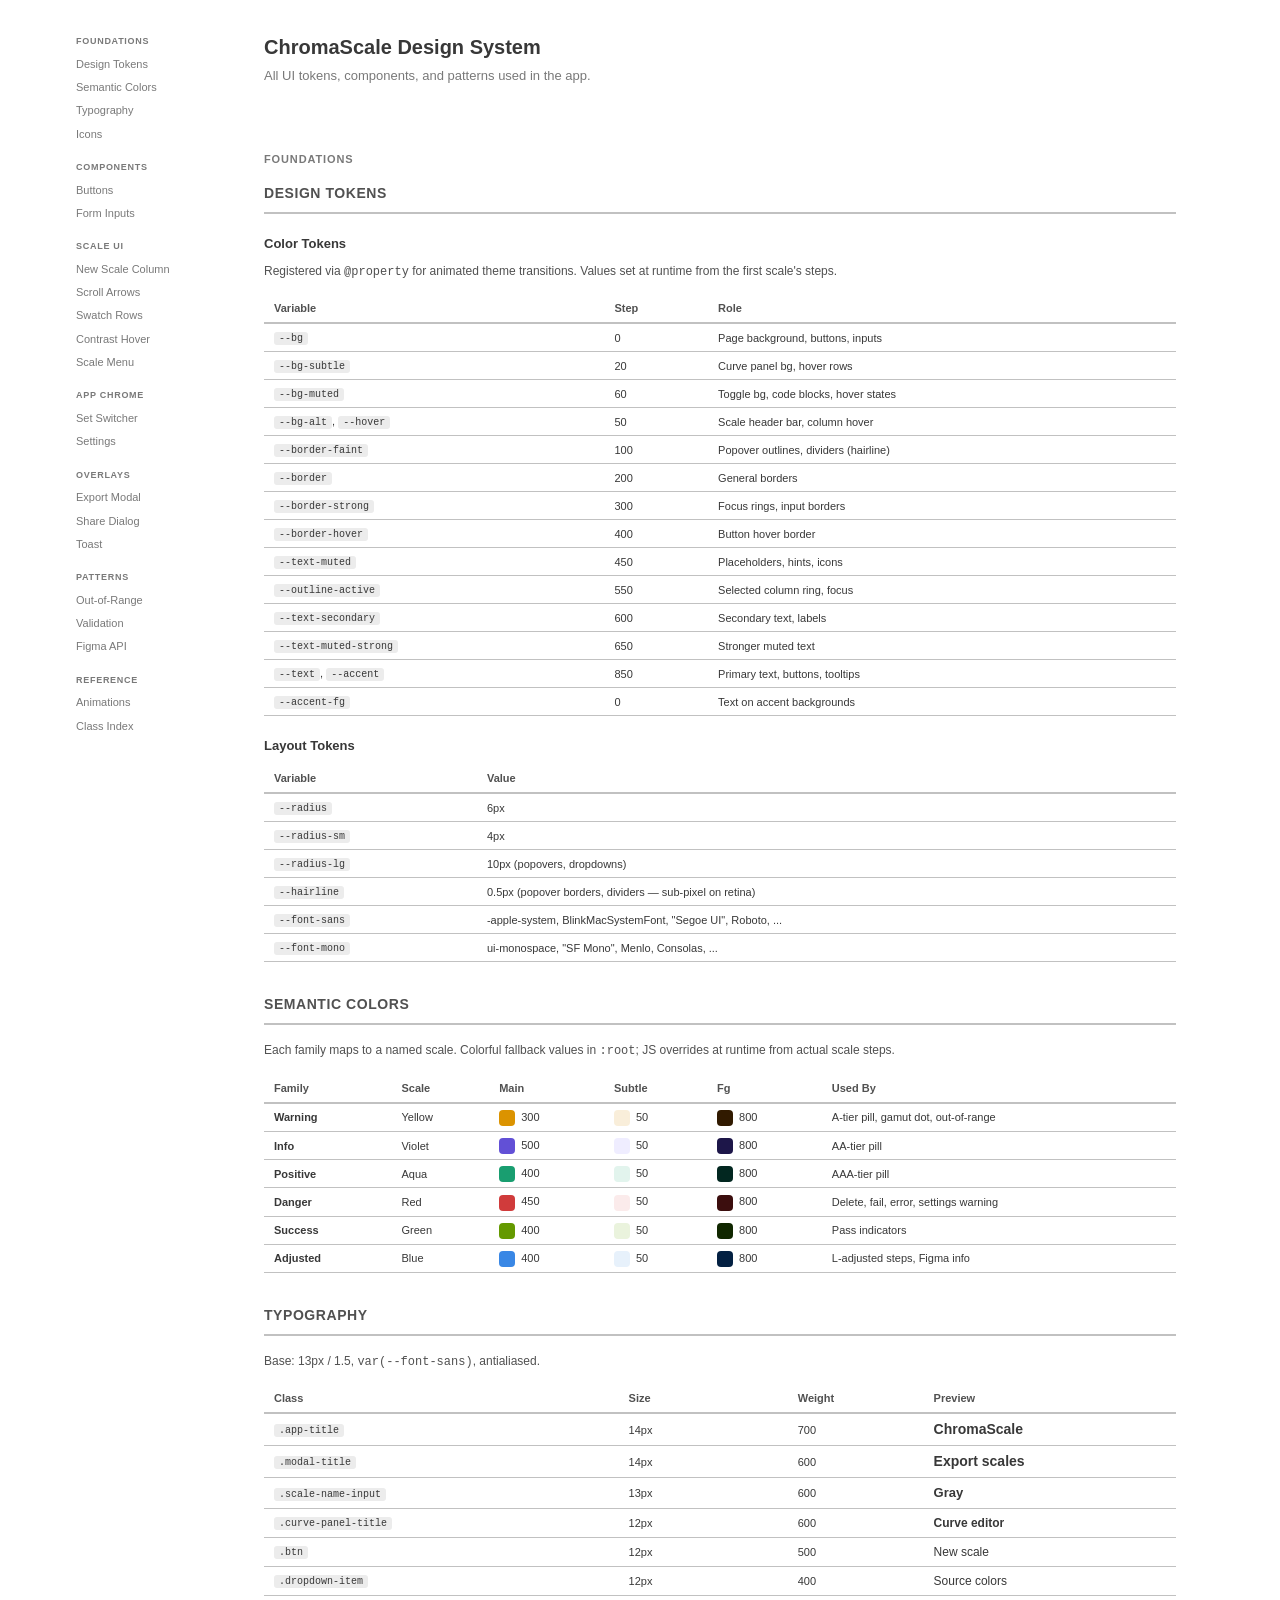
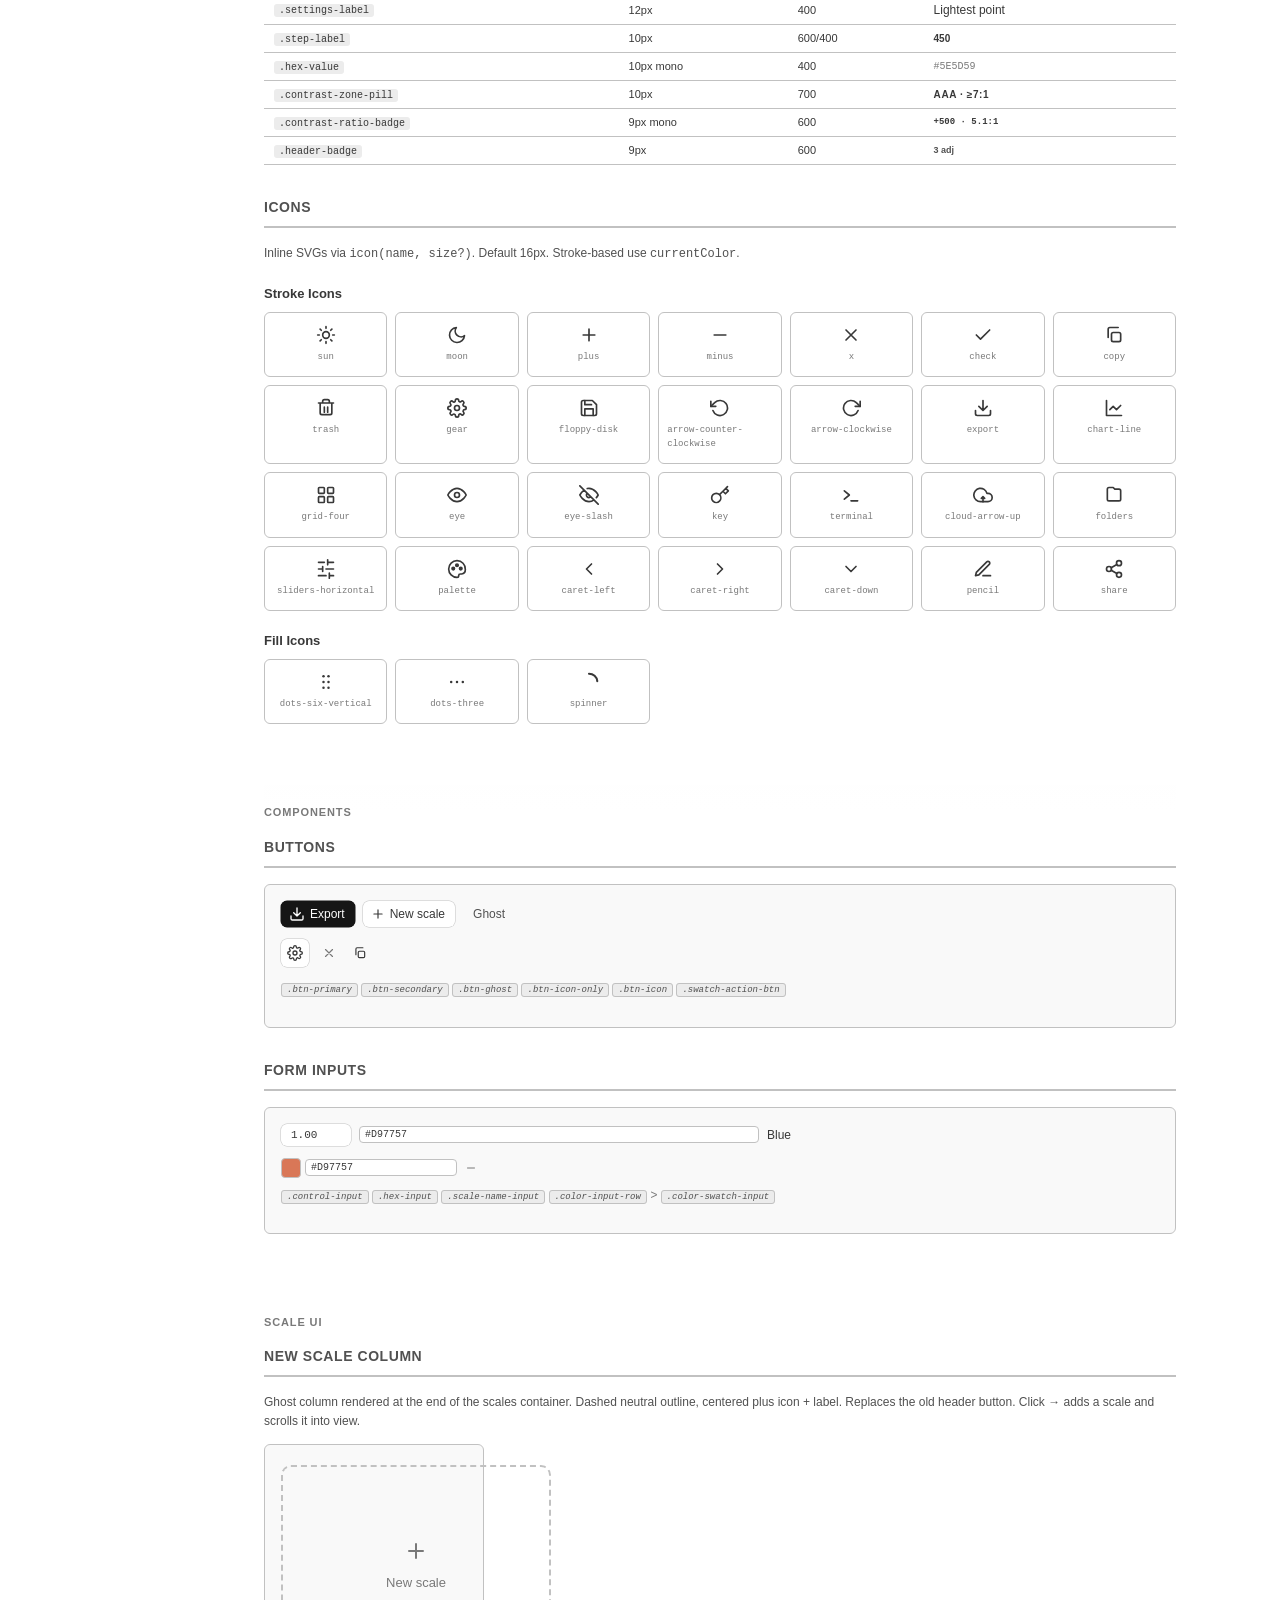
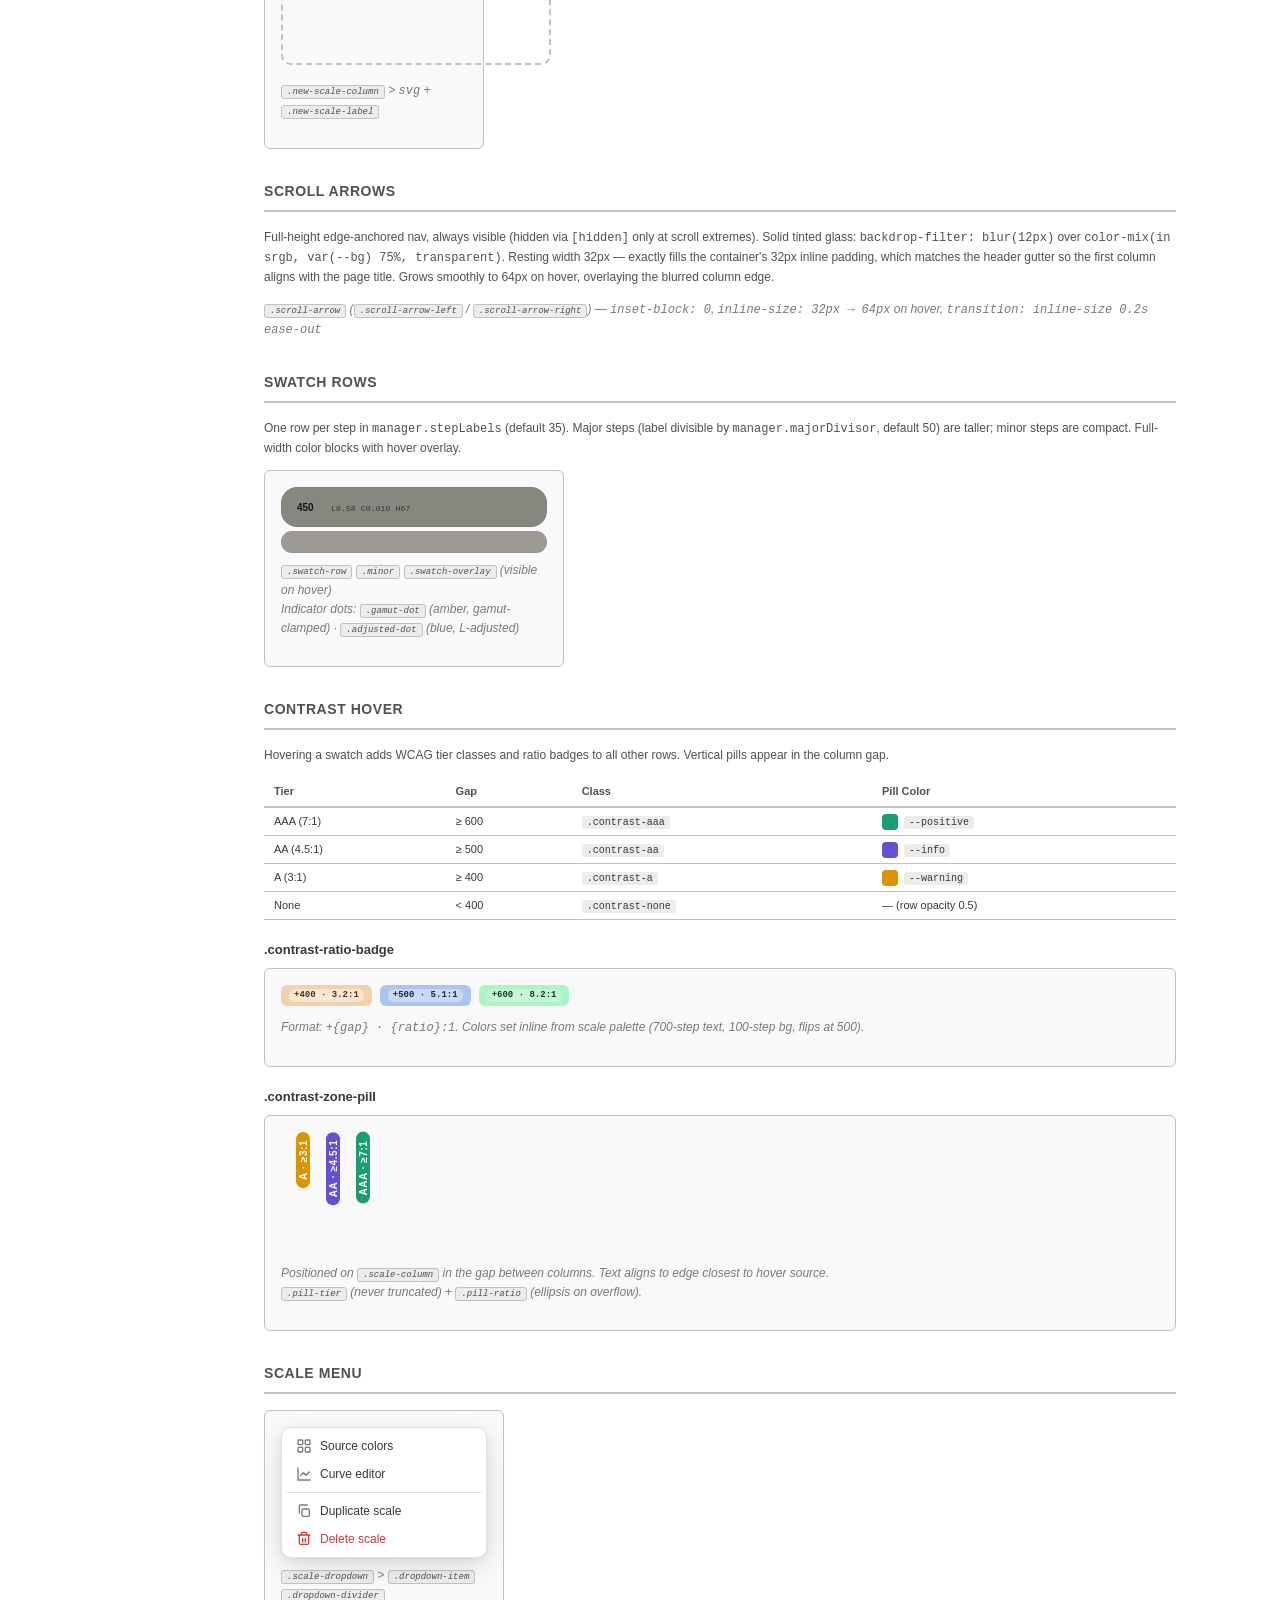
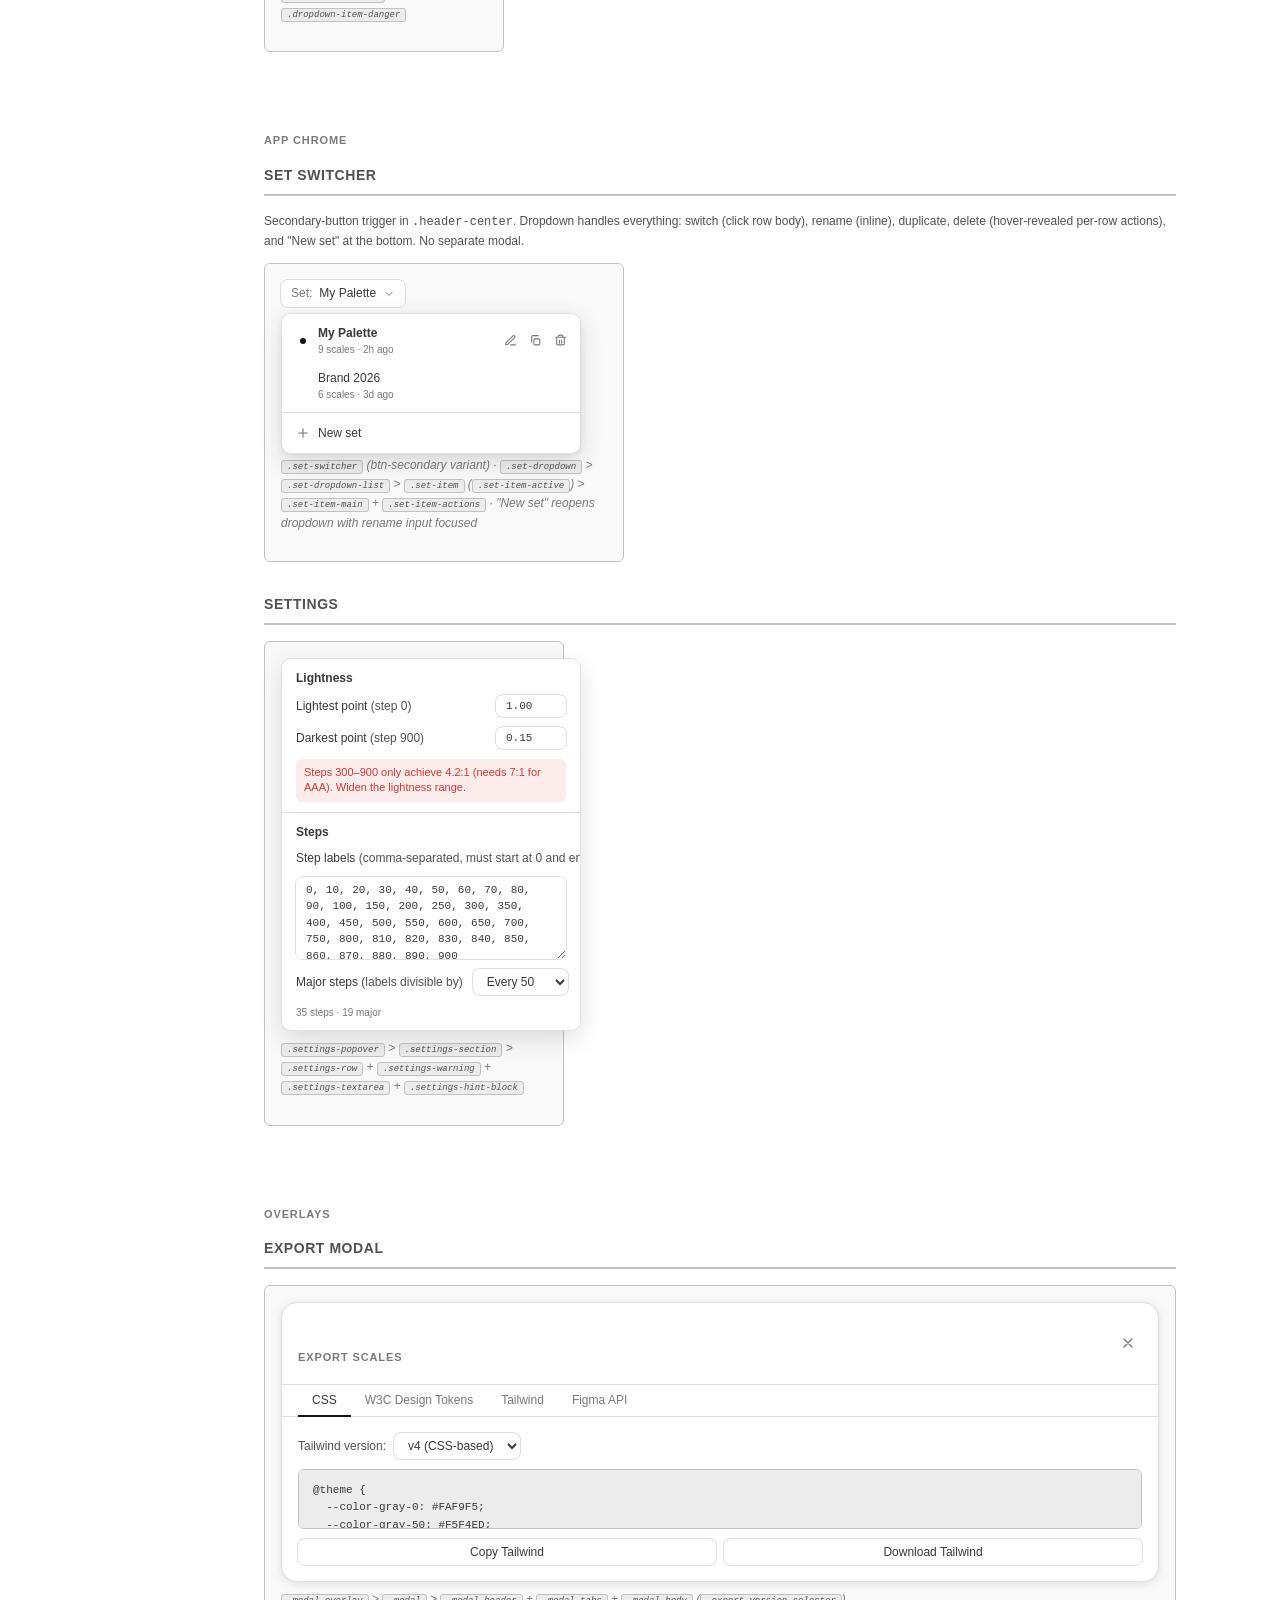
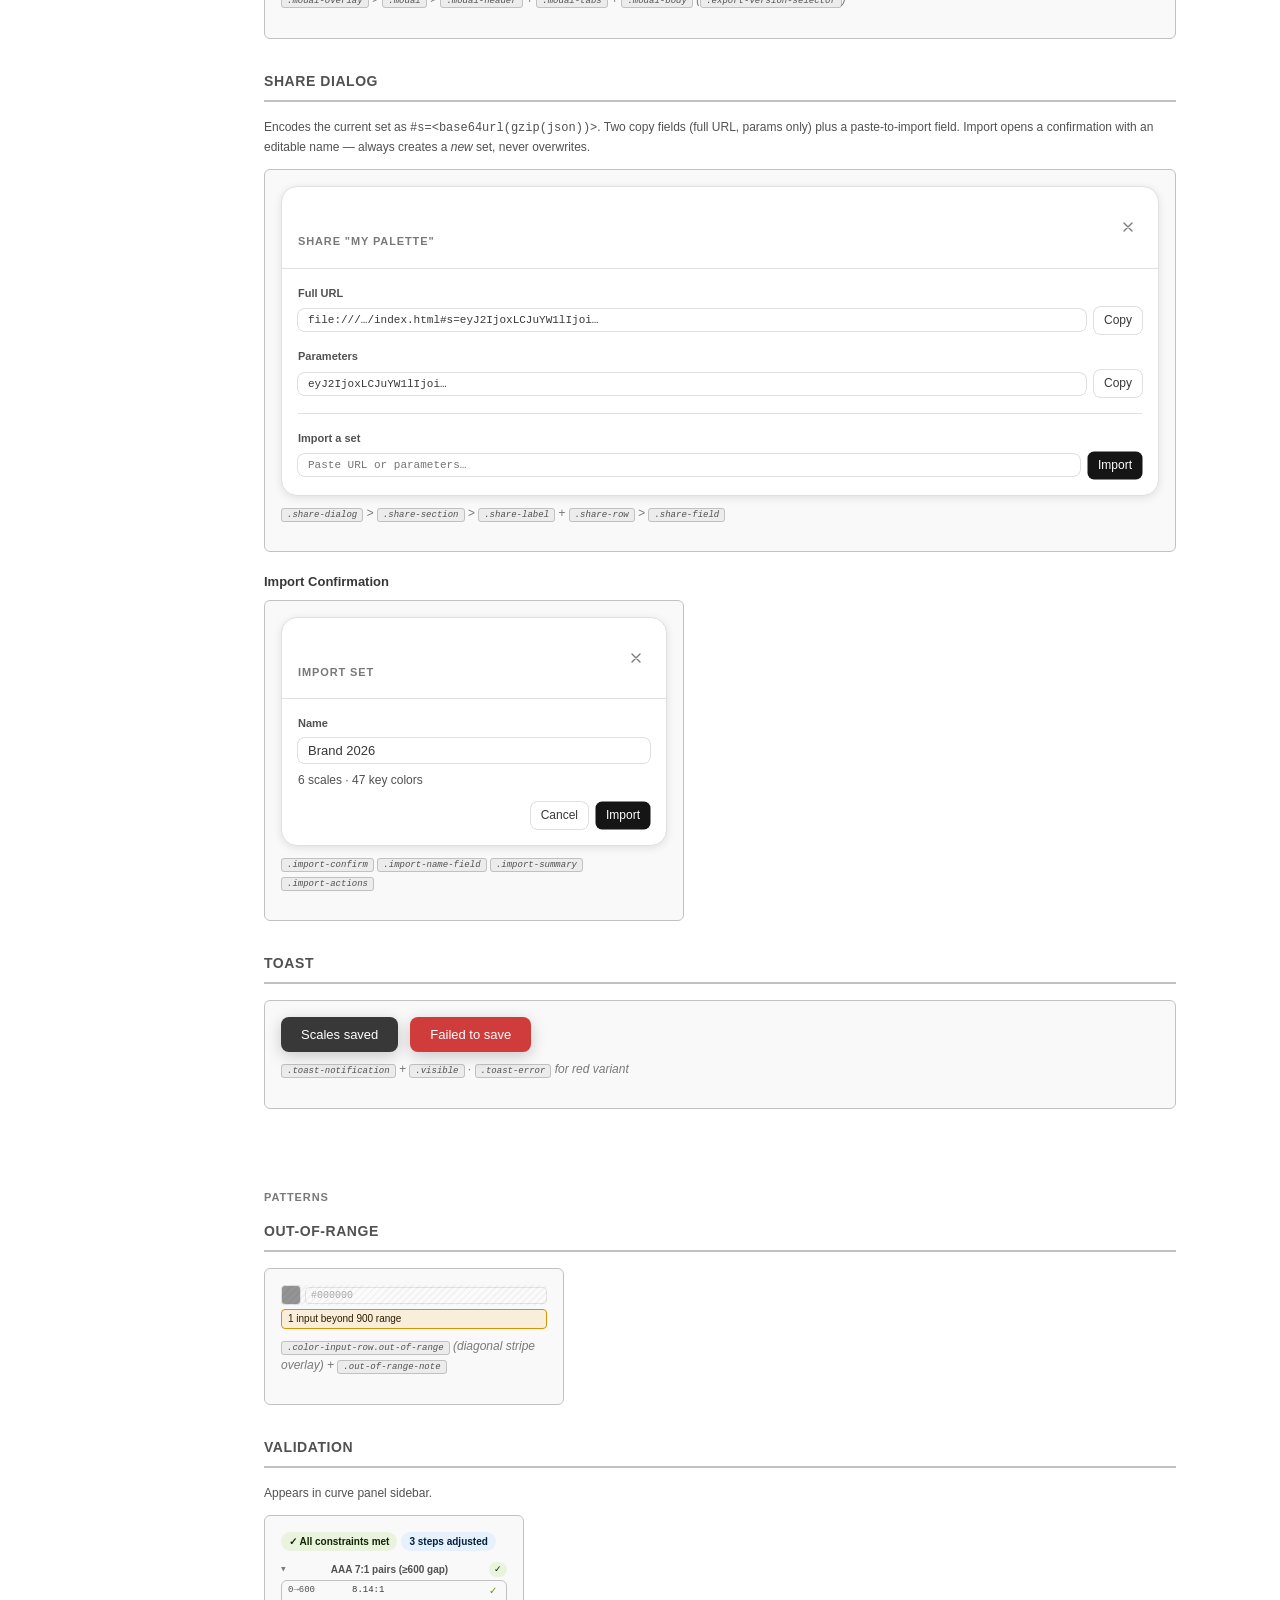
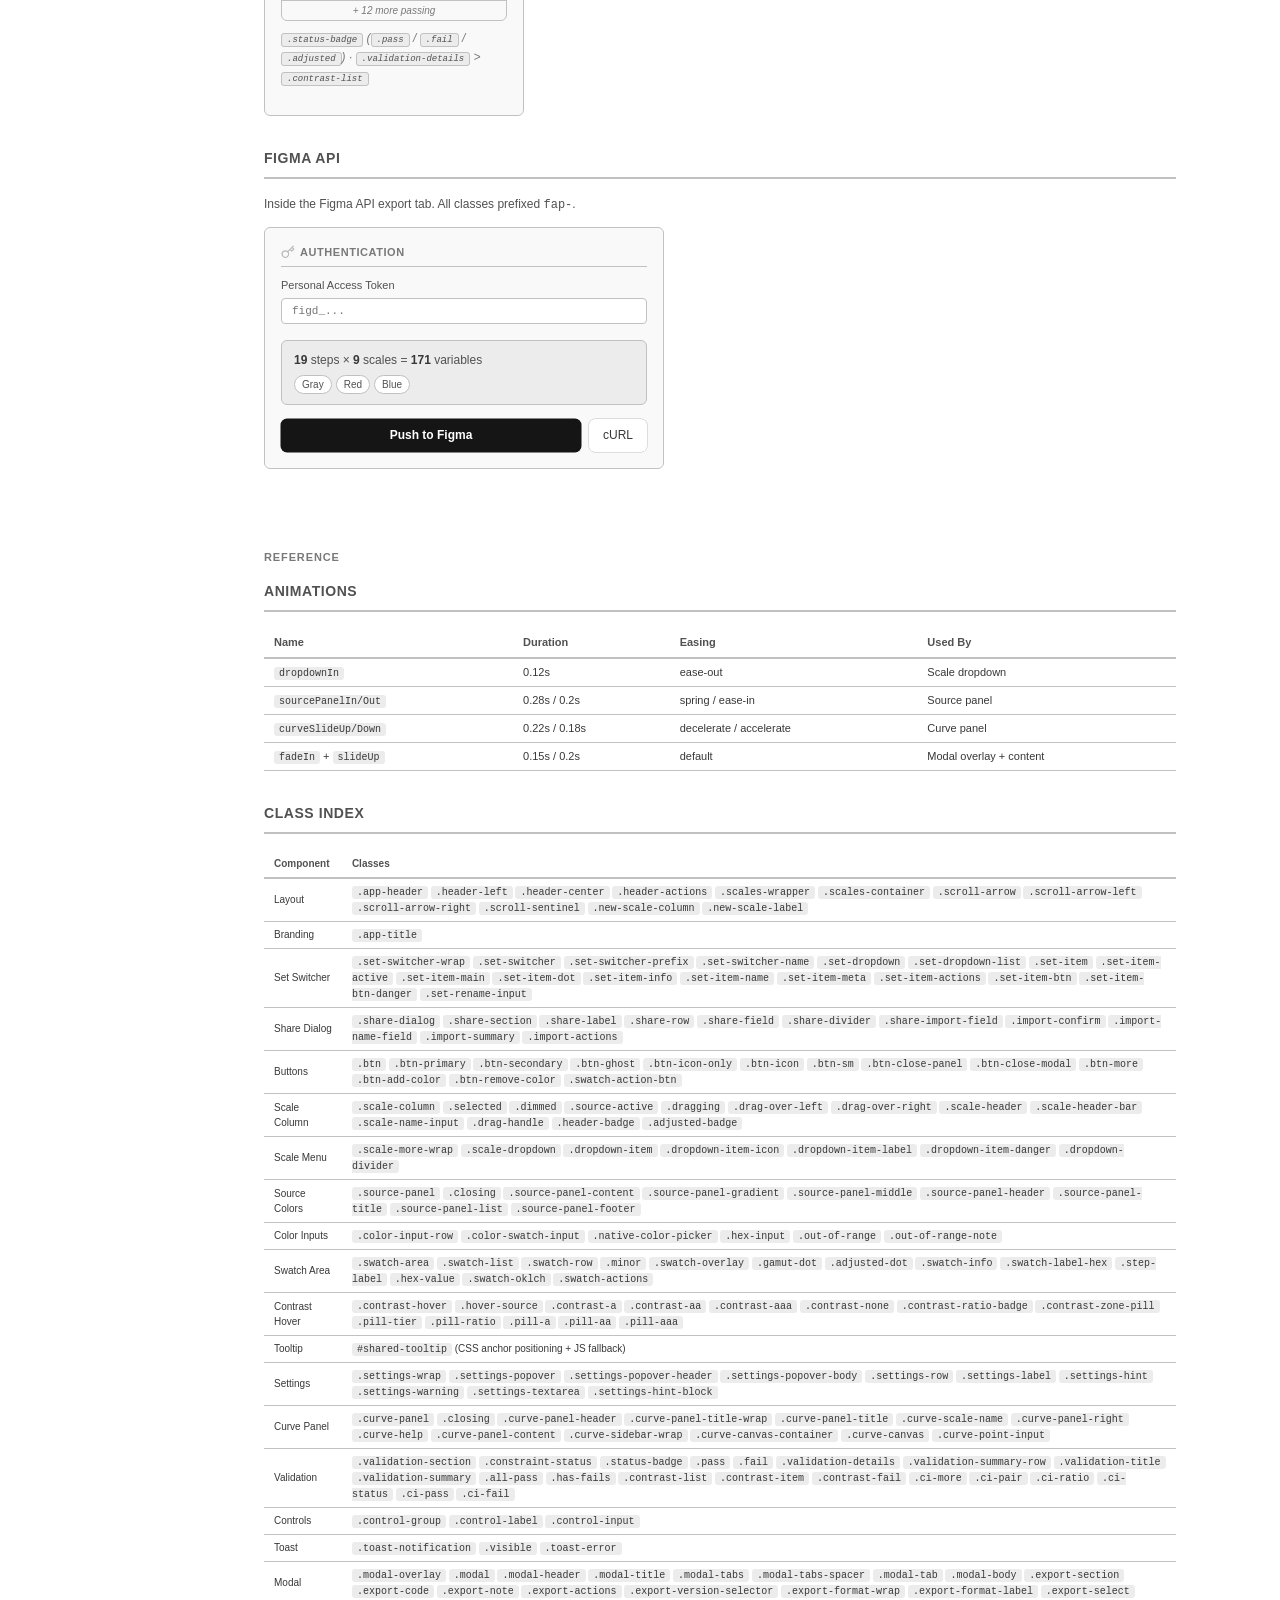
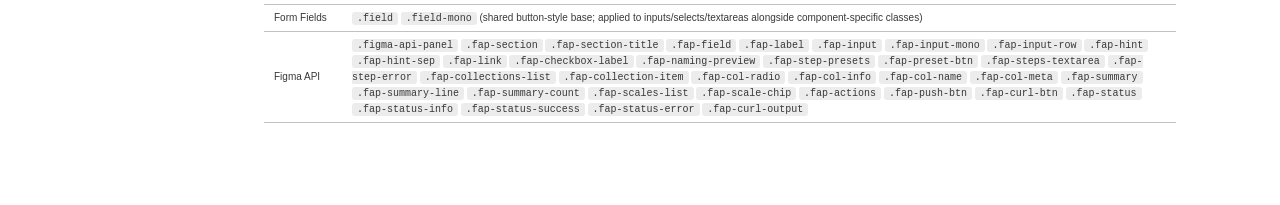
==== commit 3c6eb4c7: "v4 polish: button-style fields, customizable select, export format, Figma collections Form fields (." ====
--- a/ui.html
+++ b/ui.html
@@ -286,7 +286,7 @@
 
   <div class="demo-box">
     <div class="ds-inline">
-      <input type="number" class="control-input" value="1.00" style="inline-size:70px">
+      <input type="number" class="field field-mono control-input" value="1.00" style="inline-size:70px">
       <input type="text" class="hex-input" value="#D97757" style="inline-size:80px">
       <input type="text" class="scale-name-input" value="Blue" style="inline-size:100px">
     </div>
@@ -463,7 +463,9 @@
           </div>
         </div>
         <div class="dropdown-divider"></div>
-        <button class="dropdown-item"><span class="dropdown-item-icon"><svg width="14" height="14" viewBox="0 0 24 24" fill="none" stroke="currentColor" stroke-width="2" stroke-linecap="round" stroke-linejoin="round"><path d="M12 5v14M5 12h14"/></svg></span><span class="dropdown-item-label">New set</span></button>
+        <div class="set-dropdown-list">
+          <button class="dropdown-item set-new-item"><span class="dropdown-item-icon"><svg width="14" height="14" viewBox="0 0 24 24" fill="none" stroke="currentColor" stroke-width="2" stroke-linecap="round" stroke-linejoin="round"><path d="M12 5v14M5 12h14"/></svg></span><span class="dropdown-item-label">New set</span></button>
+        </div>
       </div>
     </div>
     <div class="note" style="margin-block-start:8px"><span class="cls">.set-switcher</span> (btn-secondary variant) &middot; <span class="cls">.set-dropdown</span> &gt; <span class="cls">.set-dropdown-list</span> &gt; <span class="cls">.set-item</span> (<span class="cls">.set-item-active</span>) &gt; <span class="cls">.set-item-main</span> + <span class="cls">.set-item-actions</span> &middot; "New set" reopens dropdown with rename input focused</div>
@@ -477,11 +479,11 @@
         <div class="settings-popover-body">
           <div class="settings-row">
             <label class="settings-label">Lightest point <span class="settings-hint">(step 0)</span></label>
-            <input type="number" class="control-input" value="1.00" style="inline-size:70px">
+            <input type="number" class="field field-mono control-input" value="1.00" style="inline-size:70px">
           </div>
           <div class="settings-row">
             <label class="settings-label">Darkest point <span class="settings-hint">(step 900)</span></label>
-            <input type="number" class="control-input" value="0.15" style="inline-size:70px">
+            <input type="number" class="field field-mono control-input" value="0.15" style="inline-size:70px">
           </div>
           <div class="settings-warning">Steps 300&ndash;900 only achieve 4.2:1 (needs 7:1 for AAA). Widen the lightness range.</div>
         </div>
@@ -490,10 +492,10 @@
         <div class="settings-popover-header">Steps</div>
         <div class="settings-popover-body">
           <label class="settings-label">Step labels <span class="settings-hint">(comma-separated, must start at 0 and end at 900)</span></label>
-          <textarea class="settings-textarea" rows="3" spellcheck="false">0, 10, 20, 30, 40, 50, 60, 70, 80, 90, 100, 150, 200, 250, 300, 350, 400, 450, 500, 550, 600, 650, 700, 750, 800, 810, 820, 830, 840, 850, 860, 870, 880, 890, 900</textarea>
+          <textarea class="field field-mono settings-textarea" rows="3" spellcheck="false">0, 10, 20, 30, 40, 50, 60, 70, 80, 90, 100, 150, 200, 250, 300, 350, 400, 450, 500, 550, 600, 650, 700, 750, 800, 810, 820, 830, 840, 850, 860, 870, 880, 890, 900</textarea>
           <div class="settings-row">
             <label class="settings-label">Major steps <span class="settings-hint">(labels divisible by)</span></label>
-            <select class="control-input">
+            <select class="field control-input">
               <option>Every 10</option>
               <option>Every 25</option>
               <option selected>Every 50</option>
@@ -528,7 +530,7 @@
       <div class="modal-body">
         <div class="export-version-selector">
           <label for="tw-version-demo">Tailwind version:</label>
-          <select id="tw-version-demo" class="export-select">
+          <select id="tw-version-demo" class="field export-select">
             <option value="v4" selected>v4 (CSS-based)</option>
             <option value="v3">v3 (JS config)</option>
           </select>
@@ -561,14 +563,14 @@
         <div class="share-section">
           <div class="share-label">Full URL</div>
           <div class="share-row">
-            <input class="share-field" type="text" readonly value="file:///…/index.html#s=eyJ2IjoxLCJuYW1lIjoi…">
+            <input class="field field-mono share-field" type="text" readonly value="file:///…/index.html#s=eyJ2IjoxLCJuYW1lIjoi…">
             <button class="btn btn-secondary" onclick="return false">Copy</button>
           </div>
         </div>
         <div class="share-section">
-          <div class="share-label">Parameters only</div>
+          <div class="share-label">Parameters</div>
           <div class="share-row">
-            <input class="share-field" type="text" readonly value="eyJ2IjoxLCJuYW1lIjoi…">
+            <input class="field field-mono share-field" type="text" readonly value="eyJ2IjoxLCJuYW1lIjoi…">
             <button class="btn btn-secondary" onclick="return false">Copy</button>
           </div>
         </div>
@@ -576,7 +578,7 @@
         <div class="share-section">
           <div class="share-label">Import a set</div>
           <div class="share-row">
-            <input class="share-field share-import-field" type="text" placeholder="Paste URL or parameters…">
+            <input class="field field-mono share-field share-import-field" type="text" placeholder="Paste URL or parameters…">
             <button class="btn btn-primary" disabled onclick="return false">Import</button>
           </div>
         </div>
@@ -596,7 +598,7 @@
       </div>
       <div class="modal-body">
         <div class="share-label">Name</div>
-        <input class="share-field import-name-field" type="text" value="Brand 2026">
+        <input class="field share-field import-name-field" type="text" value="Brand 2026">
         <p class="import-summary">6 scales · 47 key colors</p>
         <div class="import-actions">
           <button class="btn btn-secondary" onclick="return false">Cancel</button>
@@ -717,8 +719,9 @@
       <tr><td>Validation</td><td><code>.validation-section</code> <code>.constraint-status</code> <code>.status-badge</code> <code>.pass</code> <code>.fail</code> <code>.validation-details</code> <code>.validation-summary-row</code> <code>.validation-title</code> <code>.validation-summary</code> <code>.all-pass</code> <code>.has-fails</code> <code>.contrast-list</code> <code>.contrast-item</code> <code>.contrast-fail</code> <code>.ci-more</code> <code>.ci-pair</code> <code>.ci-ratio</code> <code>.ci-status</code> <code>.ci-pass</code> <code>.ci-fail</code></td></tr>
       <tr><td>Controls</td><td><code>.control-group</code> <code>.control-label</code> <code>.control-input</code></td></tr>
       <tr><td>Toast</td><td><code>.toast-notification</code> <code>.visible</code> <code>.toast-error</code></td></tr>
-      <tr><td>Modal</td><td><code>.modal-overlay</code> <code>.modal</code> <code>.modal-header</code> <code>.modal-title</code> <code>.modal-tabs</code> <code>.modal-tab</code> <code>.modal-body</code> <code>.export-section</code> <code>.export-code</code> <code>.export-note</code> <code>.export-actions</code> <code>.export-version-selector</code> <code>.export-select</code></td></tr>
-      <tr><td>Figma API</td><td><code>.figma-api-panel</code> <code>.fap-section</code> <code>.fap-section-title</code> <code>.fap-field</code> <code>.fap-label</code> <code>.fap-input</code> <code>.fap-input-mono</code> <code>.fap-input-sm</code> <code>.fap-input-row</code> <code>.fap-hint</code> <code>.fap-hint-sep</code> <code>.fap-link</code> <code>.fap-checkbox-label</code> <code>.fap-naming-preview</code> <code>.fap-step-presets</code> <code>.fap-preset-btn</code> <code>.fap-step-picker</code> <code>.fap-step-chips</code> <code>.fap-step-chip</code> <code>.fap-add-step-row</code> <code>.fap-summary</code> <code>.fap-summary-line</code> <code>.fap-summary-count</code> <code>.fap-summary-dim</code> <code>.fap-scales-list</code> <code>.fap-scale-chip</code> <code>.fap-actions</code> <code>.fap-push-btn</code> <code>.fap-curl-btn</code> <code>.fap-status</code> <code>.fap-status-info</code> <code>.fap-status-success</code> <code>.fap-status-error</code> <code>.fap-curl-output</code></td></tr>
+      <tr><td>Modal</td><td><code>.modal-overlay</code> <code>.modal</code> <code>.modal-header</code> <code>.modal-title</code> <code>.modal-tabs</code> <code>.modal-tabs-spacer</code> <code>.modal-tab</code> <code>.modal-body</code> <code>.export-section</code> <code>.export-code</code> <code>.export-note</code> <code>.export-actions</code> <code>.export-version-selector</code> <code>.export-format-wrap</code> <code>.export-format-label</code> <code>.export-select</code></td></tr>
+      <tr><td>Form Fields</td><td><code>.field</code> <code>.field-mono</code> (shared button-style base; applied to inputs/selects/textareas alongside component-specific classes)</td></tr>
+      <tr><td>Figma API</td><td><code>.figma-api-panel</code> <code>.fap-section</code> <code>.fap-section-title</code> <code>.fap-field</code> <code>.fap-label</code> <code>.fap-input</code> <code>.fap-input-mono</code> <code>.fap-input-row</code> <code>.fap-hint</code> <code>.fap-hint-sep</code> <code>.fap-link</code> <code>.fap-checkbox-label</code> <code>.fap-naming-preview</code> <code>.fap-step-presets</code> <code>.fap-preset-btn</code> <code>.fap-steps-textarea</code> <code>.fap-step-error</code> <code>.fap-collections-list</code> <code>.fap-collection-item</code> <code>.fap-col-radio</code> <code>.fap-col-info</code> <code>.fap-col-name</code> <code>.fap-col-meta</code> <code>.fap-summary</code> <code>.fap-summary-line</code> <code>.fap-summary-count</code> <code>.fap-scales-list</code> <code>.fap-scale-chip</code> <code>.fap-actions</code> <code>.fap-push-btn</code> <code>.fap-curl-btn</code> <code>.fap-status</code> <code>.fap-status-info</code> <code>.fap-status-success</code> <code>.fap-status-error</code> <code>.fap-curl-output</code></td></tr>
     </tbody>
   </table>
 
--- a/style.css
+++ b/style.css
@@ -167,9 +167,90 @@
 .header-center { display: flex; gap: 6px; align-items: center; flex: 0 0 auto; }
 .app-title { font-size: 14px; font-weight: 700; letter-spacing: -0.02em; white-space: nowrap; }
 
+/* Narrow viewport: convert header to a two-row grid. Title top-left,
+   share/export top-right, set+settings span the full second row.
+   Set switcher stretches to fill any slack. */
+@media (max-width: 699px) {
+  .app-header {
+    display: grid;
+    grid-template-columns: 1fr auto;
+    grid-template-areas:
+      "left actions"
+      "center center";
+    row-gap: 10px;
+    align-items: center;
+  }
+  /* grid children don't honour the flex-basis rules from above; reset them */
+  .header-left    { grid-area: left; }
+  .header-actions { grid-area: actions; }
+  .header-center  {
+    grid-area: center;
+    /* keep the internal flex; undo the flex: 0 0 auto from wide layout */
+    flex: initial;
+    justify-content: flex-start;
+  }
+  /* Both popovers anchor left since triggers are start-aligned now */
+  .set-dropdown,
+  .settings-popover {
+    inset-inline-start: 0;
+    translate: 0;
+  }
+}
+
+/* === CSS Anchor Positioning: viewport-collision-aware popovers ===
+   When supported, switch popovers to position: fixed + anchor() so the
+   browser handles overflow via position-try-fallbacks. This replaces the
+   media-query-based manual repositioning — the browser picks whichever
+   placement keeps the popover inside the viewport.
+   Base (non-anchor) absolute positioning remains as the fallback. */
+@supports (anchor-name: --x) {
+  .set-dropdown {
+    position: fixed;
+    position-anchor: --set-switcher;
+    /* reset the fallback layout's props */
+    inset: auto;
+    translate: 0;
+    /* primary placement: centered below trigger */
+    inset-block-start: calc(anchor(bottom) + 6px);
+    justify-self: anchor-center;
+    /* if that overflows inline, try left-aligned then right-aligned */
+    position-try-fallbacks:
+      --popover-start-aligned,
+      --popover-end-aligned;
+  }
+  .settings-popover {
+    position: fixed;
+    position-anchor: --settings-trigger;
+    inset: auto;
+    translate: 0;
+    inset-block-start: calc(anchor(bottom) + 6px);
+    justify-self: anchor-center;
+    position-try-fallbacks:
+      --popover-start-aligned,
+      --popover-end-aligned;
+  }
+  /* The fallback overrides that run when the primary placement overflows */
+  @position-try --popover-start-aligned {
+    justify-self: unset;
+    inset-inline-start: anchor(start);
+  }
+  @position-try --popover-end-aligned {
+    justify-self: unset;
+    inset-inline-end: anchor(end);
+  }
+  /* The narrow-viewport media query's manual overrides are superseded
+     by anchor positioning — clear them inside @supports */
+  @media (max-width: 699px) {
+    .set-dropdown,
+    .settings-popover {
+      inset-inline-start: auto;
+    }
+  }
+}
+
 /* === Set Switcher (header-center, full-featured dropdown) === */
-.set-switcher-wrap { position: relative; }
-/* .set-switcher is a .btn.btn-secondary — only override the name clipping & caret color */
+.set-switcher-wrap { position: relative; anchor-name: --set-switcher; }
+/* .set-switcher is a .btn.btn-secondary — hugs content; caret follows the name. */
 .set-switcher > svg:last-child { color: var(--text-muted); margin-inline-start: 2px; }
 .set-switcher-prefix { color: var(--text-muted); font-weight: 400; margin-inline-end: 2px; }
 .set-switcher-name {
@@ -204,11 +285,11 @@
   margin-block: 4px;
   margin-inline: 0;
 }
-/* New set row at the bottom — override .dropdown-item's inline-size: 100%
-   so margin-inline doesn't overflow the container */
-.set-dropdown > .dropdown-item {
-  inline-size: auto;
-  margin-inline: 4px;
+/* New set row at the bottom — lives in its own .set-dropdown-list wrapper
+   so it inherits the same 4px inline padding as the set rows above. */
+.set-new-item {
+  /* .dropdown-item already has inline-size: 100% — just add height + radius */
+  min-block-size: 32px;
   border-radius: calc(var(--radius-lg) - 4px);
 }
 .set-item {
@@ -297,6 +378,161 @@
   background: var(--bg);
 }
 
+/* === Form Fields (shared button-style base) ===
+   Inputs/selects/textareas styled to match .btn.btn-secondary: no border,
+   layered box-shadow outline (0.5px at rest, 2px accent on focus). */
+.field {
+  border: none;
+  border-radius: var(--radius);
+  background: var(--bg);
+  color: var(--text);
+  font-family: var(--font-sans);
+  font-size: 12px;
+  padding-block: 5px; padding-inline: 10px;
+  outline: none;
+  box-shadow:
+    0 0 0 0px transparent,
+    0 0 0 0.5px var(--border),
+    0 0 0 0px transparent,
+    0 0 0 0px transparent;
+  transition:
+    box-shadow ease-out 200ms,
+    background ease-out 200ms;
+}
+.field:hover:not(:focus):not(:disabled):not(:read-only) {
+  box-shadow:
+    0 0 0 .5px var(--bg),
+    0 0 0 1.5px var(--border-strong),
+    0 0 0 0px transparent,
+    0 0 0 0px transparent;
+  transition:
+    box-shadow ease-in-out 100ms,
+    background ease-in-out 100ms;
+}
+.field:focus {
+  box-shadow:
+    0 0 0 .5px var(--bg),
+    0 0 0 1.5px var(--accent),
+    0 0 0 0px transparent,
+    0 0 0 0px transparent;
+}
+.field:disabled { opacity: 0.5; cursor: not-allowed; }
+/* Readonly share-link fields shouldn't get the hover ring but are still selectable */
+.field:read-only { cursor: default; }
+/* Variant sizing hooks */
+.field-mono { font-family: var(--font-mono); font-size: 11px; }
+select.field { cursor: pointer; }
+/* Selects: tone down the hover ring (just a color shift, no grow), and
+   show the accent focus ring while the picker is open — mirrors how .btn
+   behaves at rest/hover/active.
+   Specificity note: base .field:hover has three :not() args = 0,5,0.
+   We need ≥ that to win, hence the extra :not(:disabled) here. */
+select.field:hover:not(:focus):not(:open):not(:disabled) {
+  box-shadow:
+    0 0 0 0px transparent,
+    0 0 0 0.5px var(--border-strong),
+    0 0 0 0px transparent,
+    0 0 0 0px transparent;
+}
+select.field:is(:open, :focus) {
+  box-shadow:
+    0 0 0 .5px var(--bg),
+    0 0 0 1.5px var(--accent),
+    0 0 0 0px transparent,
+    0 0 0 0px transparent;
+}
+
+/* === Customizable <select> (Chrome 131+, appearance: base-select) ===
+   Falls back to the browser-native select styling + .field box-shadow border
+   when not supported. The picker dropdown matches our popover look. */
+@supports (appearance: base-select) {
+  select.field,
+  select.field::picker(select) {
+    appearance: base-select;
+  }
+  /* The closed-state button — .field already handles box-shadow/radius/bg/
+     padding/font. We just balance the picker-icon spacing. */
+  select.field {
+    /* base-select strips the OS arrow region, so restore some end padding */
+    padding-inline-end: 8px;
+  }
+  /* The dropdown arrow — same caret-down path as the set switcher trigger.
+     ::picker-icon's content can't interpolate var() into a data URL, so we
+     use content:"" + background/mask to get a recolourable icon.
+     align-self keeps it on the flex cross-axis center; the 12px box is
+     square so mask-position: center puts the glyph dead-middle. */
+  select.field::picker-icon {
+    content: "";
+    inline-size: 12px;
+    block-size: 12px;
+    align-self: center;
+    margin-inline-start: 6px;
+    background-color: var(--text-muted);
+    /* Same path as icons.js caret-down */
+    --caret-mask: url("data:image/svg+xml,%3Csvg xmlns='http://www.w3.org/2000/svg' viewBox='0 0 24 24' fill='none' stroke='black' stroke-width='2' stroke-linecap='round' stroke-linejoin='round'%3E%3Cpath d='M6 9l6 6 6-6'/%3E%3C/svg%3E");
+    mask: var(--caret-mask) center / contain no-repeat;
+    -webkit-mask: var(--caret-mask) center / contain no-repeat;
+    transition: background-color 0.1s;
+  }
+  select.field:hover::picker-icon,
+  select.field:open::picker-icon {
+    background-color: var(--text-secondary);
+  }
+  /* The picker panel — match our popover tokens */
+  select.field::picker(select) {
+    background: var(--bg);
+    border: var(--hairline) solid var(--border-faint);
+    border-radius: var(--radius-lg);
+    box-shadow: 0 8px 24px rgba(0,0,0,0.12), 0 2px 6px rgba(0,0,0,0.06);
+    padding: 4px;
+    margin-block-start: 4px;
+    /* viewport-collision fallback — flip above if below would overflow */
+    position-try-fallbacks: flip-block;
+    /* Match dropdownIn's motion */
+    opacity: 0;
+    transform: translateY(-4px) scale(0.97);
+    transition:
+      opacity 0.12s ease-out,
+      transform 0.12s ease-out,
+      display 0.12s allow-discrete,
+      overlay 0.12s allow-discrete;
+  }
+  select.field::picker(select):popover-open {
+    opacity: 1;
+    transform: none;
+  }
+  @starting-style {
+    select.field::picker(select):popover-open {
+      opacity: 0;
+      transform: translateY(-4px) scale(0.97);
+    }
+  }
+  /* Options — same treatment as .dropdown-item */
+  select.field option {
+    display: flex;
+    align-items: center;
+    padding-block: 6px; padding-inline: 10px;
+    border-radius: 4px;
+    font-size: 12px;
+    color: var(--text);
+    cursor: pointer;
+    transition: background 0.1s;
+  }
+  select.field option:hover,
+  select.field option:focus {
+    background: var(--bg-muted);
+  }
+  select.field option:checked {
+    font-weight: 600;
+  }
+  /* Checkmark — push to the end, match our accent */
+  select.field option::checkmark {
+    order: 1;
+    margin-inline-start: auto;
+    color: var(--accent);
+  }
+}
+
 /* === Share Dialog === */
 .share-dialog { inline-size: 520px; }
 .share-section { margin-block-end: 14px; }
@@ -311,20 +547,11 @@
 .share-field {
   flex: 1;
   min-inline-size: 0;
-  padding-block: 6px; padding-inline: 10px;
-  font-family: var(--font-mono);
-  font-size: 11px;
-  border: 1px solid var(--border);
-  border-radius: var(--radius);
-  background: var(--bg-subtle);
-  color: var(--text);
   text-overflow: ellipsis;
 }
-.share-field:focus { outline: none; border-color: var(--accent); background: var(--bg); }
-.share-field:read-only { cursor: default; }
 .share-divider {
-  block-size: 1px;
-  background: var(--border);
+  block-size: var(--hairline);
+  background: var(--border-faint);
   margin-block: 16px;
 }
 .import-confirm { inline-size: 420px; }
@@ -338,7 +565,7 @@
 .import-summary { font-size: 11px; color: var(--text-muted); margin-block-end: 16px; }
 .import-actions { display: flex; gap: 8px; justify-content: flex-end; }
 
-.settings-wrap { position: relative; }
+.settings-wrap { position: relative; anchor-name: --settings-trigger; }
 .settings-popover {
   position: absolute;
   inset-block-start: calc(100% + 6px);
@@ -407,16 +634,8 @@
   inline-size: 100%;
   min-block-size: 5lh;
   resize: vertical;
-  font-family: var(--font-mono);
-  font-size: 11px;
   line-height: 1.5;
-  padding-block: 6px; padding-inline: 8px;
-  border: 1px solid var(--border);
-  border-radius: var(--radius);
-  background: var(--bg-subtle);
-  color: var(--text);
-}
-.settings-textarea:focus { outline: none; border-color: var(--accent); background: var(--bg); }
+}
 .settings-hint-block {
   font-size: 10px;
   color: var(--text-muted);
@@ -453,8 +672,8 @@
 .btn:hover {
   background: var(--bg);
   box-shadow:
-    0 0 0 1.5px var(--bg),
-    0 0 0 2px var(--border-hover, var(--border-strong)),
+    0 0 0 .5px var(--bg),
+    0 0 0 1.5px var(--border-hover, var(--border-strong)),
     0 0 0 0px transparent,
     0 0 0 0px transparent;
   transition:
@@ -485,8 +704,8 @@
 .btn-primary:hover {
   background: var(--accent);
   box-shadow:
+    0 0 0 .5px var(--accent),
     0 0 0 1.5px var(--accent),
-    0 0 0 2px var(--accent),
     0 0 0 0px transparent,
     0 0 0 0px transparent;
 }
@@ -1393,16 +1612,7 @@
 .control-label { font-size: 11px; color: var(--text-muted); font-weight: 500; }
 .control-input {
   inline-size: 60px;
-  border: 1px solid var(--border);
-  border-radius: var(--radius-sm);
-  padding-block: 3px; padding-inline: 6px;
-  font-family: var(--font-mono);
-  font-size: 11px;
-  background: var(--bg);
-  color: var(--text);
-  outline: none;
-}
-.control-input:focus { border-color: var(--accent); }
+}
 
 .curve-sidebar-wrap {
   display: flex;
@@ -1573,8 +1783,9 @@
 
 .modal {
   background: var(--bg);
+  border: var(--hairline) solid var(--border-faint);
   border-radius: 16px;
-  box-shadow: 0 20px 60px rgba(0,0,0,0.2), 0 0 0 1px rgba(0,0,0,0.06);
+  box-shadow: 0 20px 60px rgba(0,0,0,0.2);
   inline-size: 580px;
   max-inline-size: 90vw;
   max-block-size: 80vh;
@@ -1589,7 +1800,7 @@
   align-items: center;
   justify-content: space-between;
   padding-block: 14px; padding-inline: 16px;
-  border-block-end: 1px solid var(--border);
+  border-block-end: var(--hairline) solid var(--border-faint);
 }
 
 .modal-title { font-size: 14px; font-weight: 600; }
@@ -1597,8 +1808,22 @@
 
 .modal-tabs {
   display: flex;
+  align-items: center;
   padding-block: 0; padding-inline: 16px;
-  border-block-end: 1px solid var(--border);
+  border-block-end: var(--hairline) solid var(--border-faint);
+}
+.modal-tabs-spacer { flex: 1; }
+.export-format-wrap {
+  display: flex;
+  align-items: center;
+  gap: 6px;
+  padding-block: 4px;
+}
+.export-format-wrap[hidden] { display: none; }
+.export-format-label {
+  font-size: 11px;
+  color: var(--text-muted);
+  font-weight: 500;
 }
 
 .modal-tab {
@@ -1649,16 +1874,7 @@
   font-size: 12px;
   color: var(--text-secondary);
 }
-.export-select {
-  font-family: var(--font-sans);
-  font-size: 12px;
-  padding-block: 3px; padding-inline: 8px;
-  border: 1px solid var(--border);
-  border-radius: var(--radius);
-  background: var(--bg-muted);
-  color: var(--text);
-  cursor: pointer;
-}
+/* .export-select is just .field + select.field — no extra rules needed */
 
 .export-actions {
   display: flex;
@@ -1715,7 +1931,6 @@
   box-shadow: 0 0 0 2px rgba(0,0,0,0.05);
 }
 .fap-input-mono { font-family: var(--font-mono); font-size: 11px; }
-.fap-input-sm { inline-size: 160px; padding-block: 4px; padding-inline: 8px; font-size: 11px; }
 .fap-input-row { display: flex; gap: 4px; }
 .fap-input-row .fap-input { flex: 1; }
 .fap-hint {
@@ -1747,26 +1962,75 @@
   border-radius: 3px; border: 1px solid var(--border);
 }
 
-/* Step presets */
-.fap-step-presets { display: flex; gap: 6px; margin-block-end: 10px; }
-.fap-preset-btn { flex: 1; justify-content: center; font-size: 12px; padding-block: 8px; padding-inline: 14px; }
-.fap-step-picker { margin-block-start: 8px; }
-.fap-step-chips {
-  display: flex; flex-wrap: wrap; gap: 3px; margin-block-end: 8px;
-}
-.fap-step-chip {
-  padding-block: 2px; padding-inline: 7px; font-size: 10px; font-family: var(--font-mono);
-  border: 1px solid var(--border); border-radius: 4px;
-  background: var(--bg); color: var(--text-muted);
-  cursor: pointer; transition: all 0.1s; line-height: 1.5;
-}
-.fap-step-chip:hover { border-color: var(--border-strong); color: var(--text); }
-.fap-step-chip.active {
-  background: var(--accent); color: var(--accent-fg);
+/* Step presets — smaller buttons now that textarea handles custom entry */
+.fap-step-presets { display: flex; gap: 4px; margin-block-end: 8px; }
+.fap-preset-btn { justify-content: center; }
+.fap-steps-textarea {
+  inline-size: 100%;
+  min-block-size: 3lh;
+  resize: vertical;
+  line-height: 1.5;
+  margin-block-start: 4px;
+}
+.fap-step-error {
+  font-size: 11px;
+  color: var(--danger);
+  margin-block-start: 4px;
+}
+
+/* Collection picker (shown after "Load existing" fetches from Figma API) */
+.fap-collections-list {
+  display: flex;
+  flex-direction: column;
+  gap: 4px;
+  max-block-size: 200px;
+  overflow-y: auto;
+  /* Items use box-shadow borders which extend outward; padding prevents
+     the scroll container from clipping them at the edges. */
+  padding: 2px;
+  margin-inline: -2px;
+}
+.fap-collection-item {
+  display: flex;
+  align-items: center;
+  gap: 10px;
+  padding-block: 8px; padding-inline: 10px;
+  border: none;
+  background: var(--bg);
+  border-radius: var(--radius);
+  cursor: pointer;
+  text-align: start;
+  font-family: var(--font-sans);
+  transition: background 0.1s;
+  box-shadow: 0 0 0 0.5px var(--border);
+}
+.fap-collection-item:hover { background: var(--bg-subtle); }
+.fap-collection-item.active {
+  background: var(--accent-100);
+  box-shadow: 0 0 0 1px var(--accent);
+}
+.fap-col-radio {
+  inline-size: 14px;
+  block-size: 14px;
+  border-radius: 50%;
+  border: 1.5px solid var(--border-strong);
+  flex-shrink: 0;
+  position: relative;
+}
+.fap-collection-item.active .fap-col-radio {
   border-color: var(--accent);
 }
-.fap-step-chip.major { font-weight: 600; }
-.fap-add-step-row { display: flex; gap: 6px; align-items: center; }
+.fap-collection-item.active .fap-col-radio::after {
+  content: "";
+  position: absolute;
+  inset: 2px;
+  border-radius: 50%;
+  background: var(--accent);
+}
+.fap-col-info { display: flex; flex-direction: column; min-inline-size: 0; }
+.fap-col-name { font-size: 12px; font-weight: 500; color: var(--text); }
+.fap-col-meta { font-size: 10px; color: var(--text-muted); }
+
 .btn-sm { padding-block: 3px; padding-inline: 10px; font-size: 11px; }
 
 /* Summary */
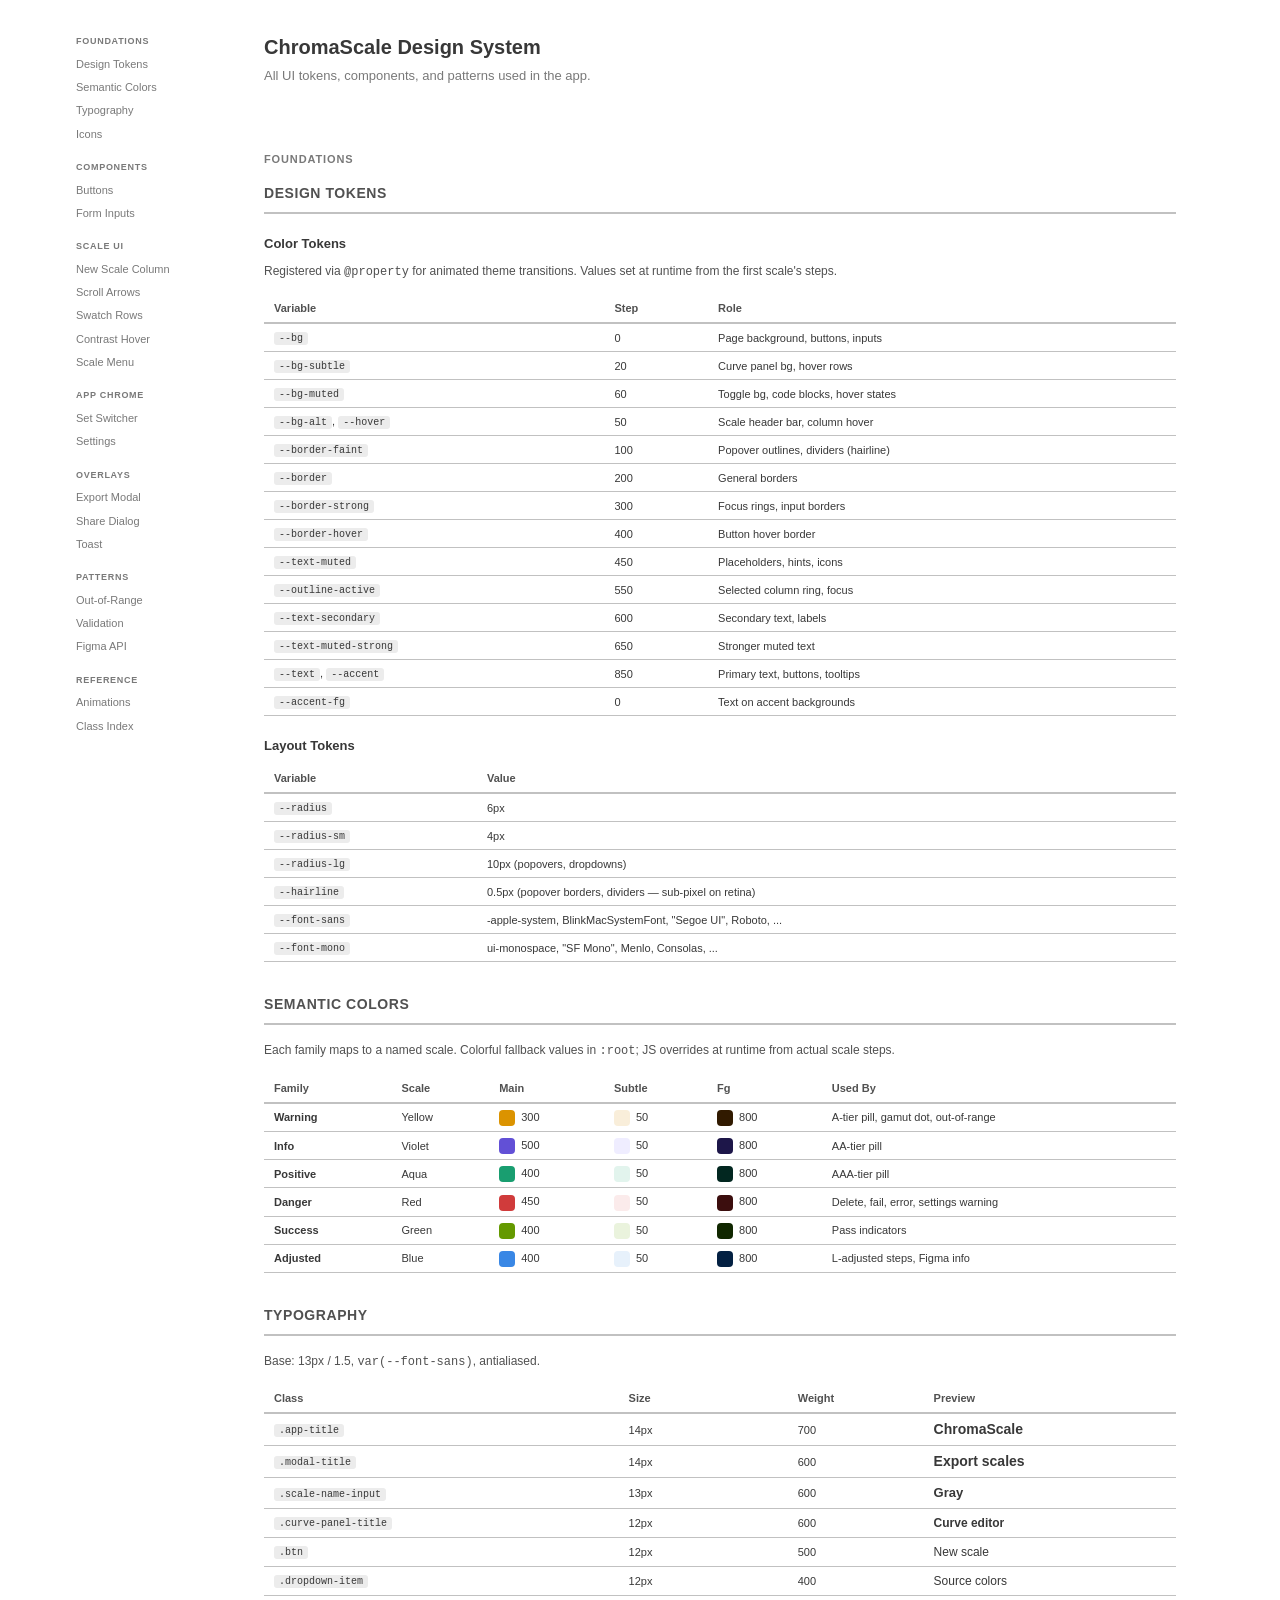
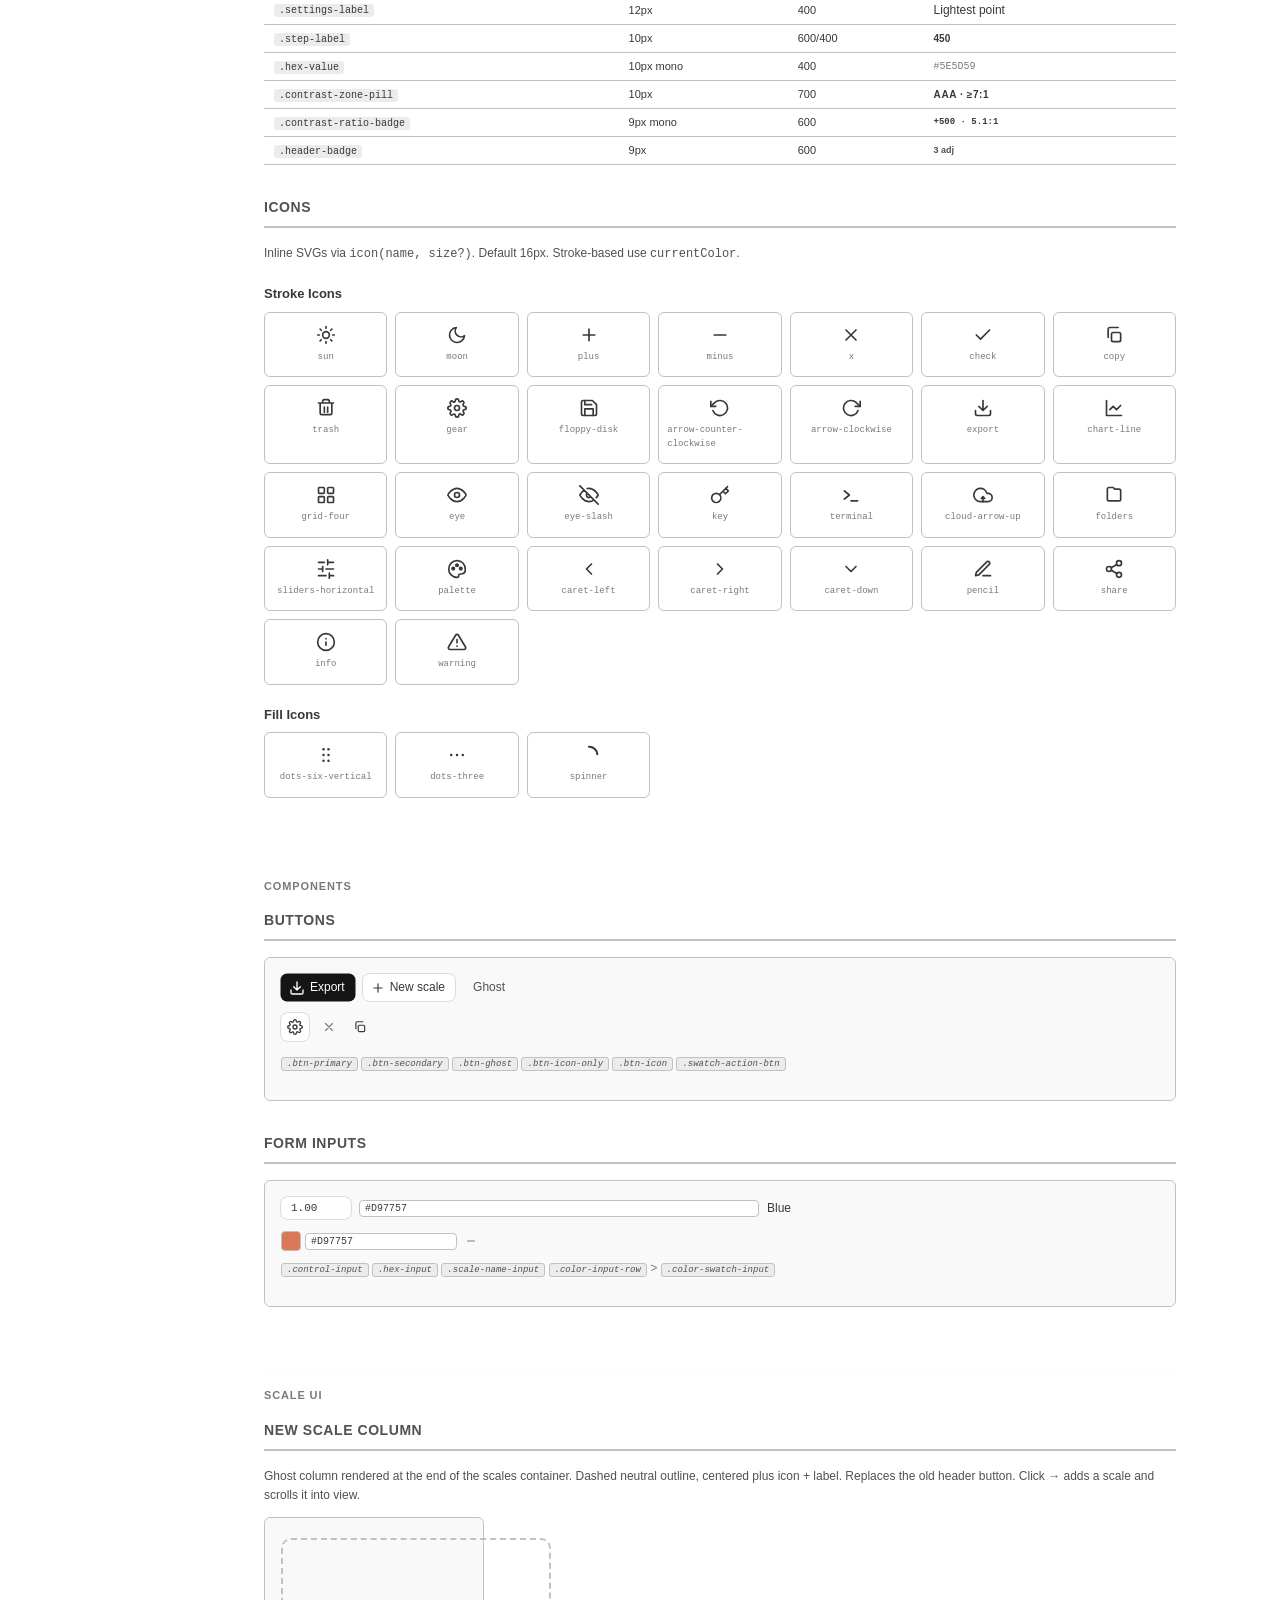
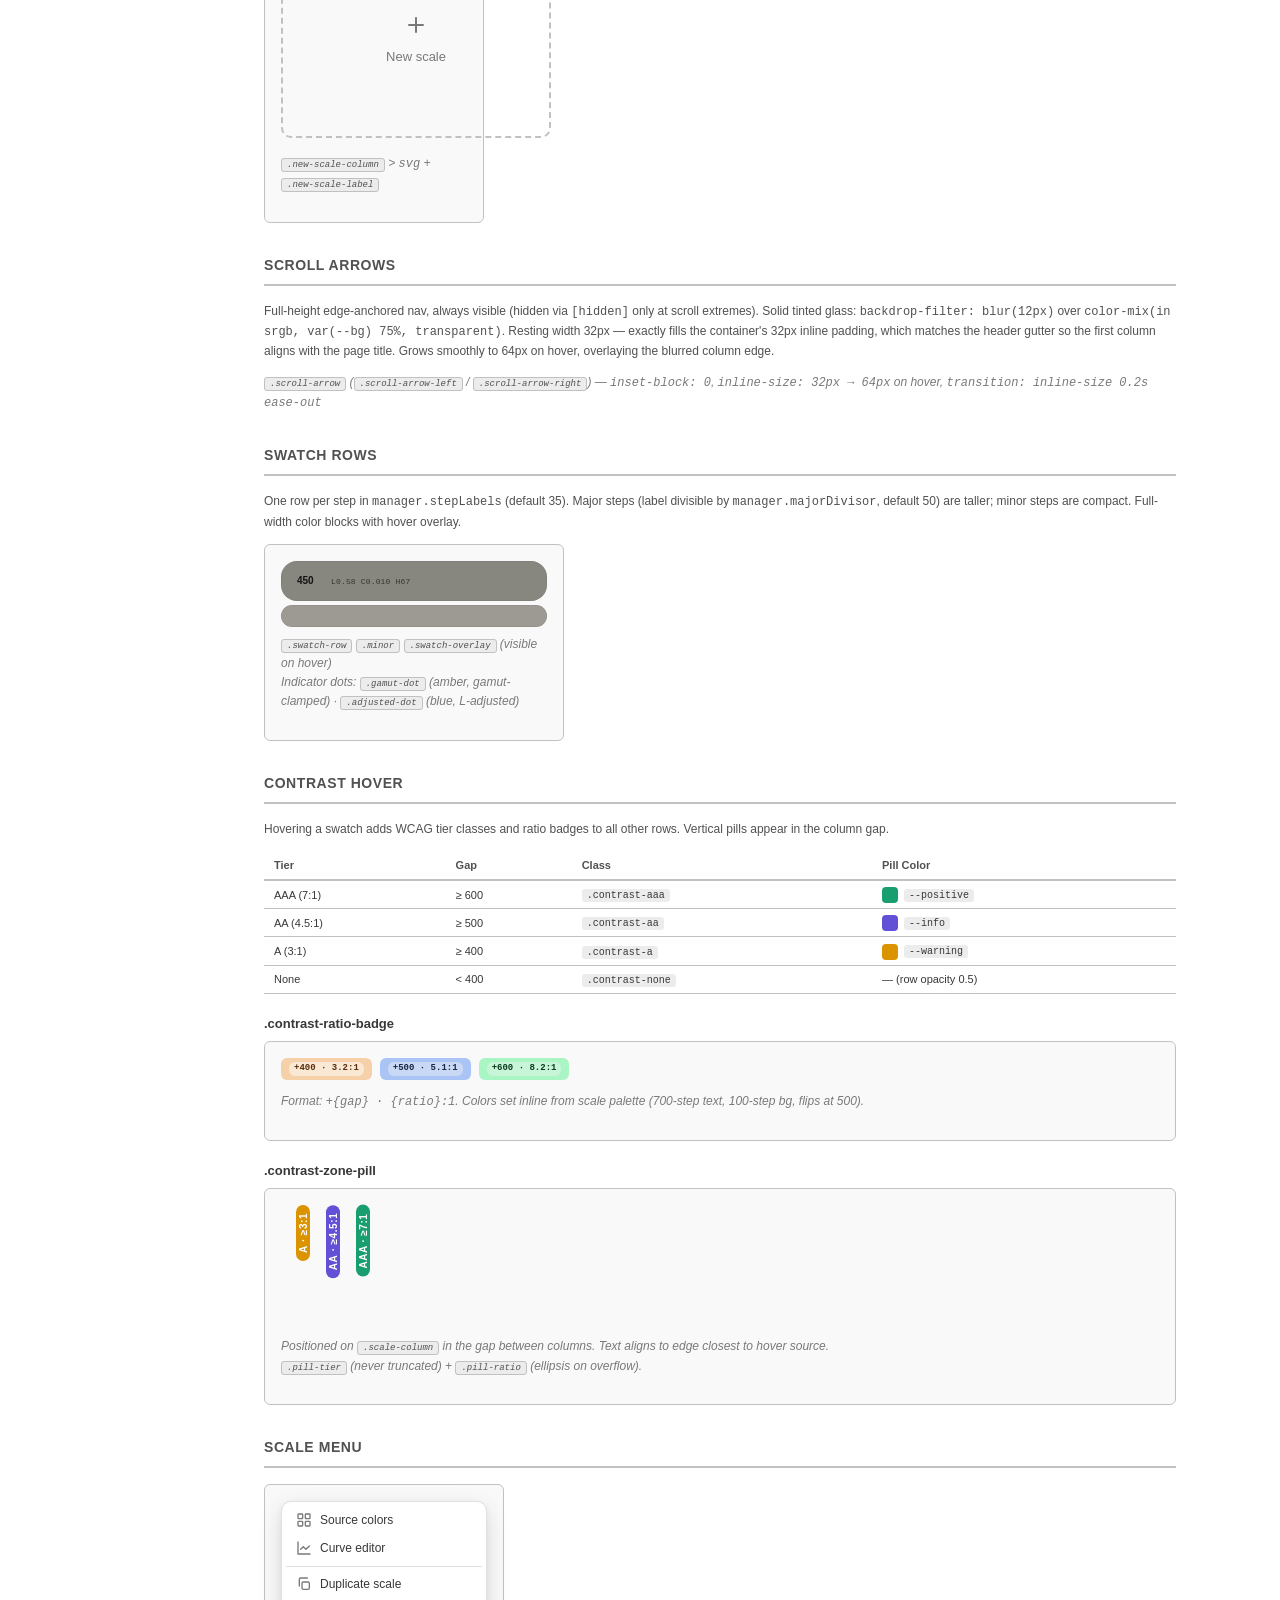
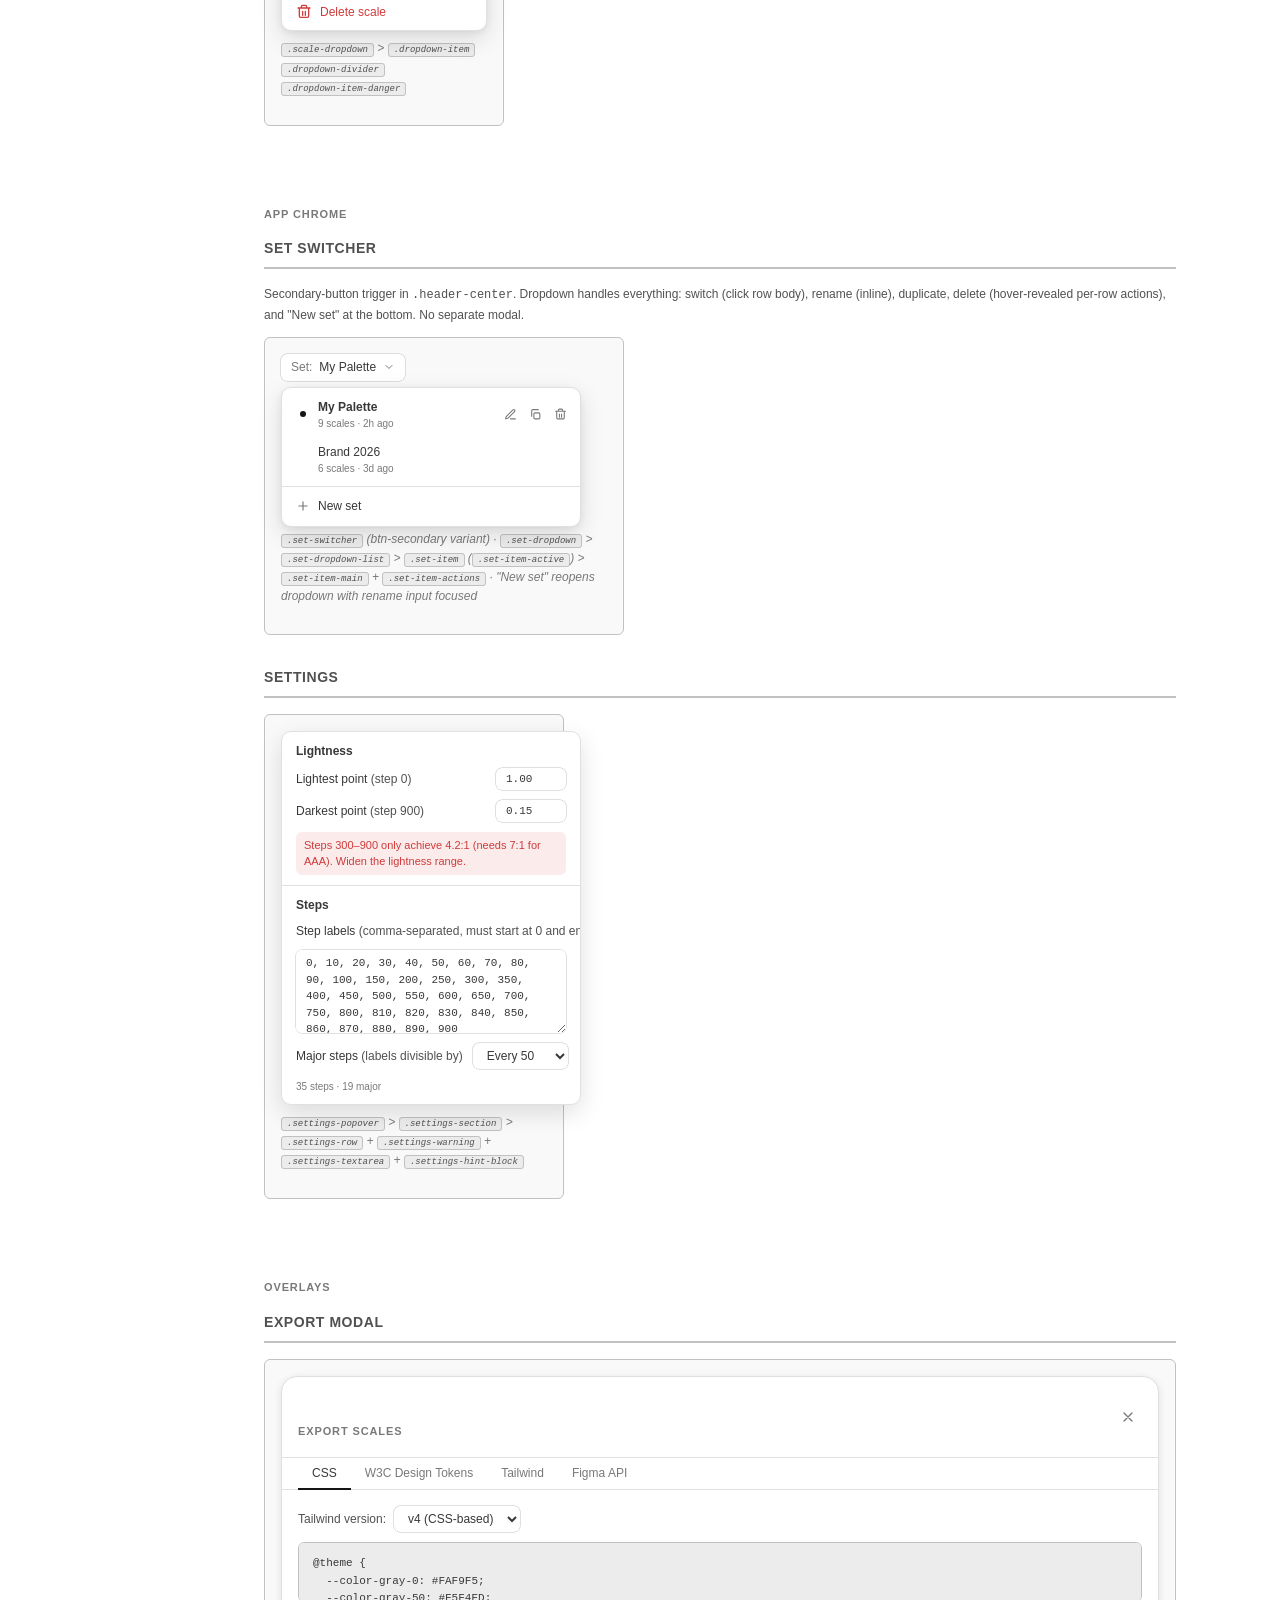
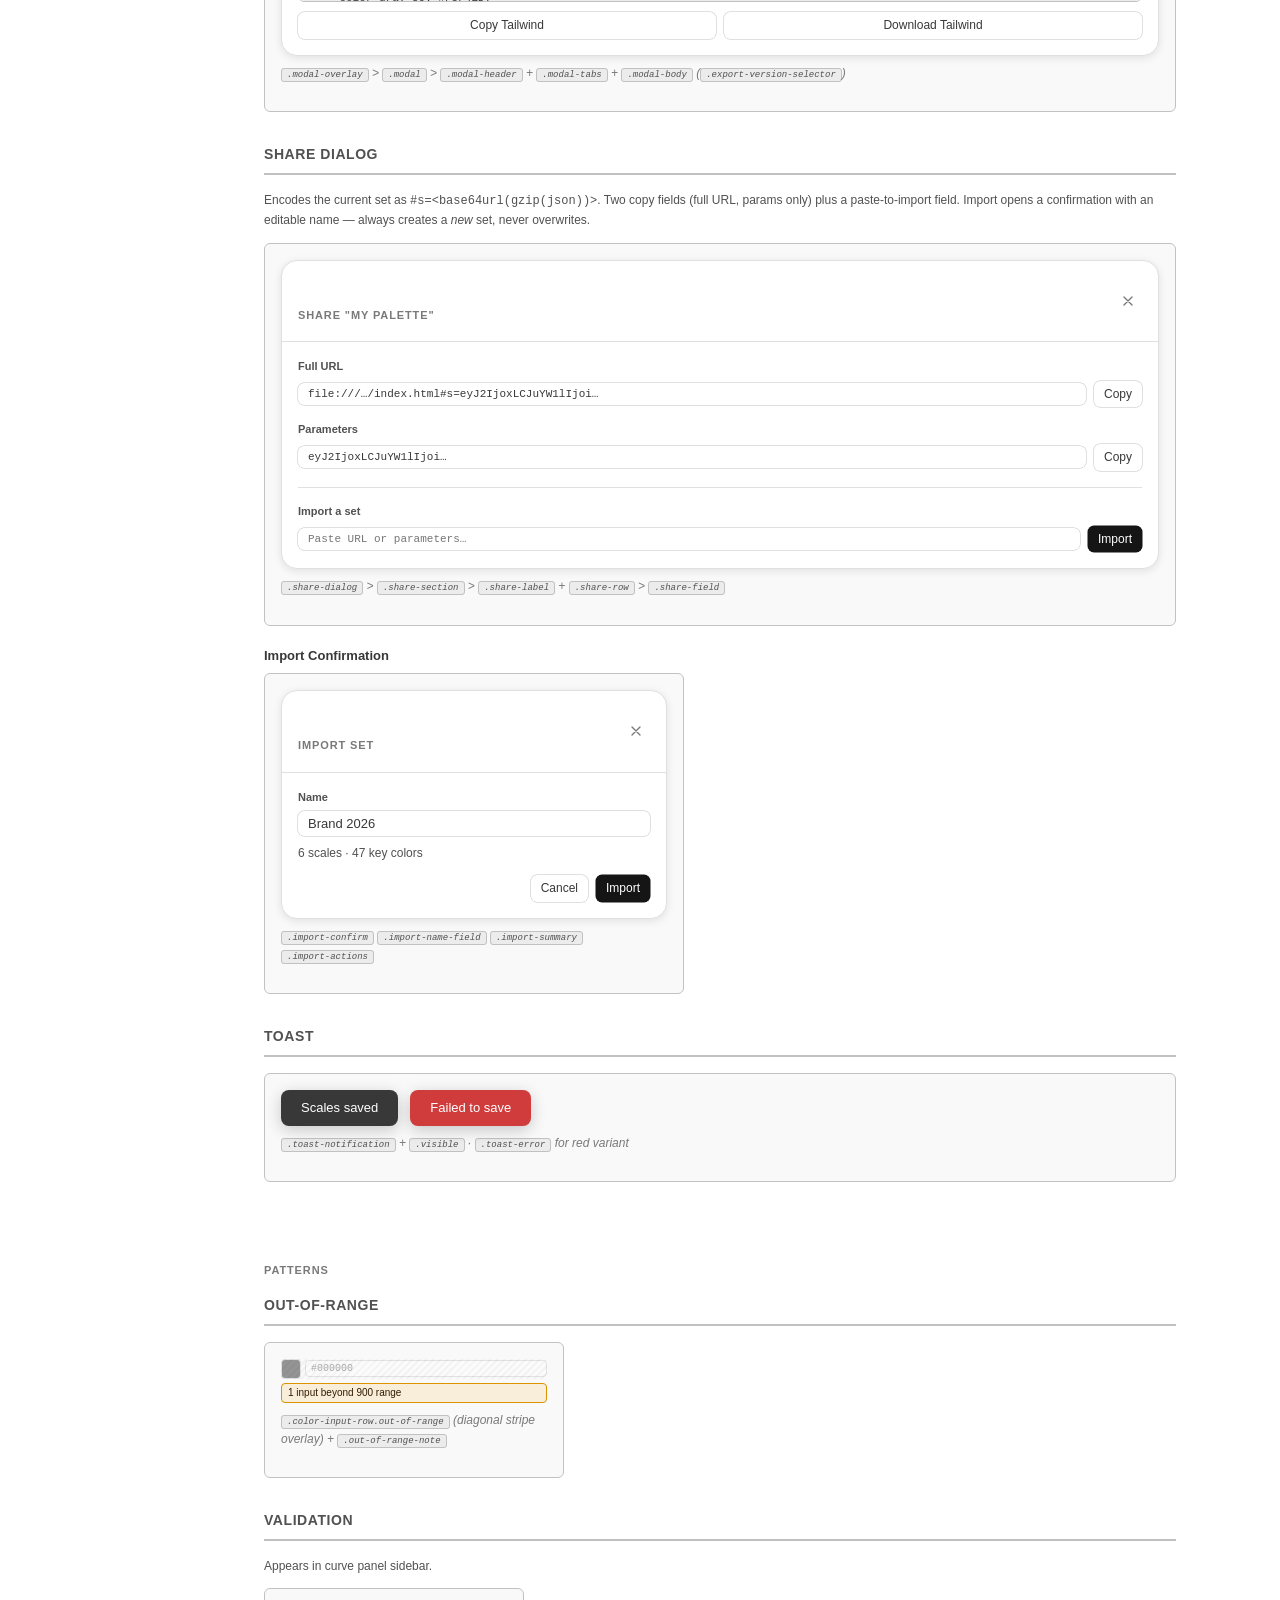
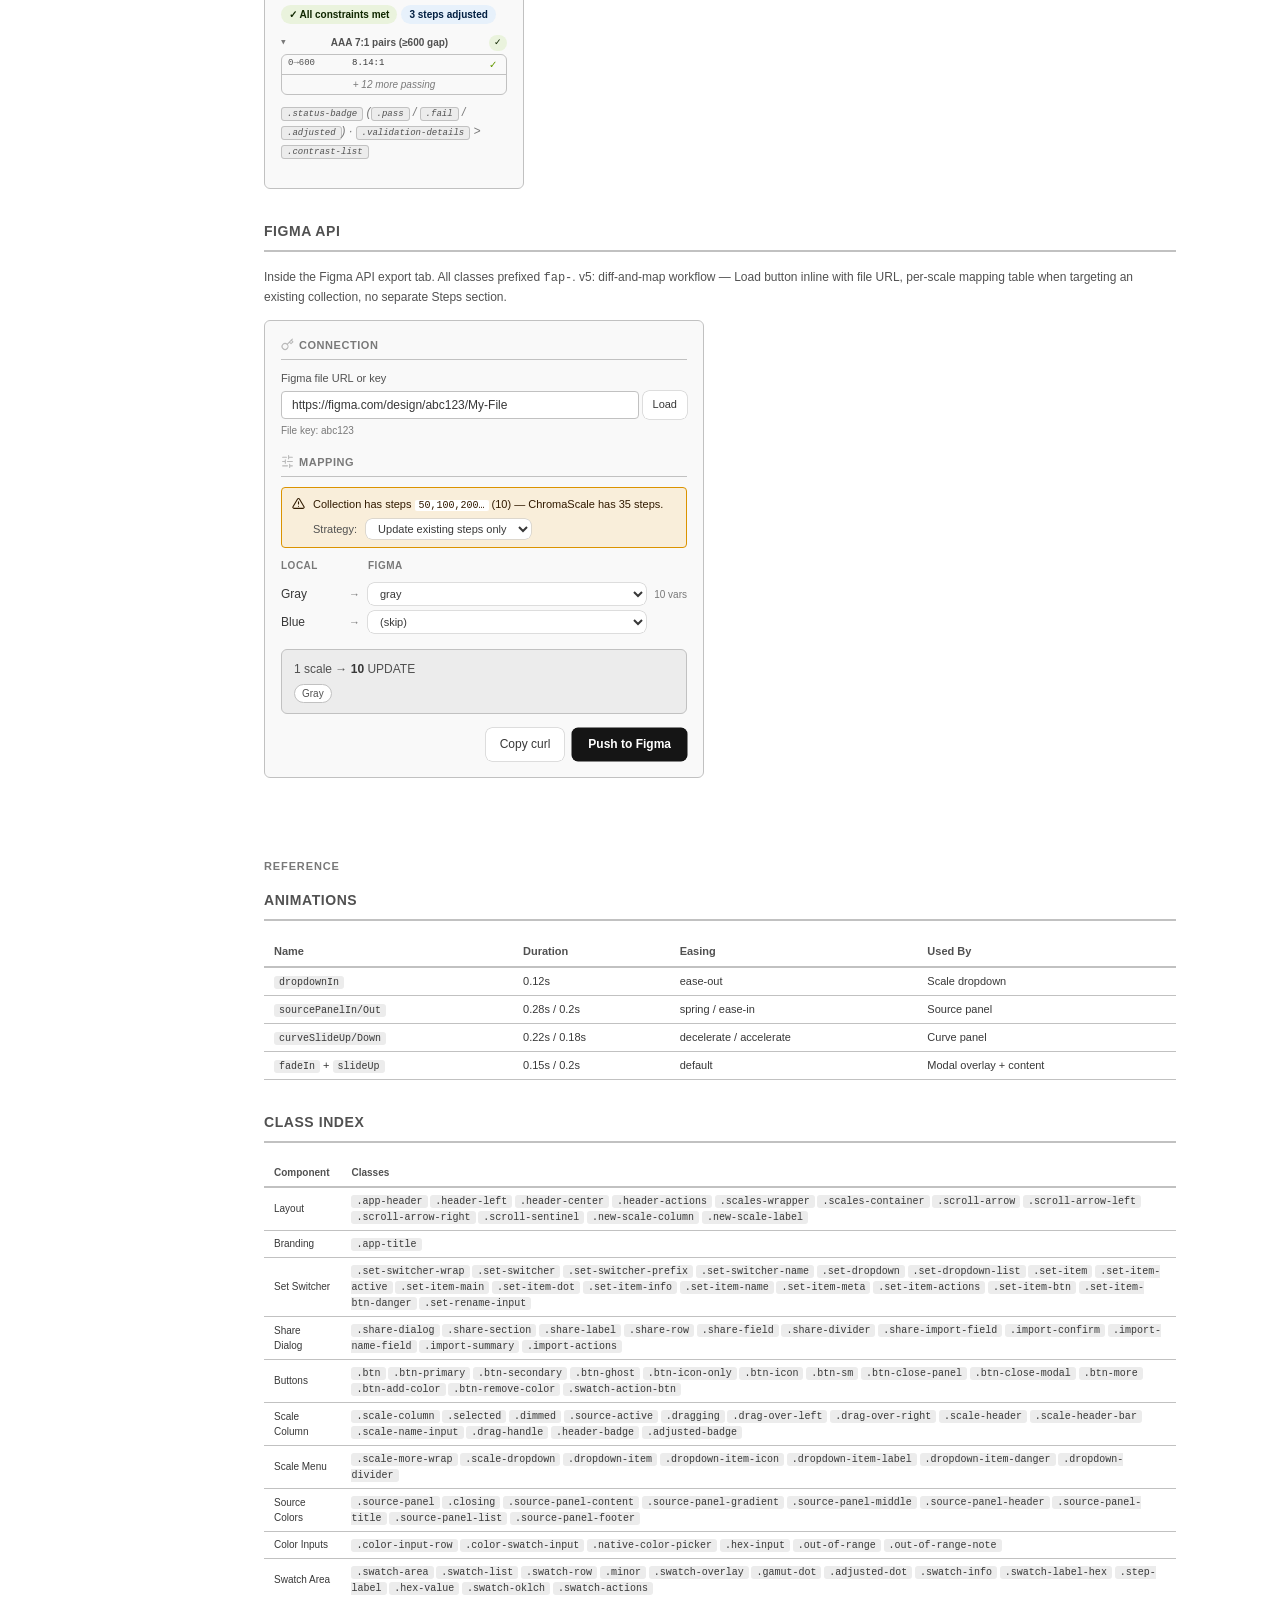
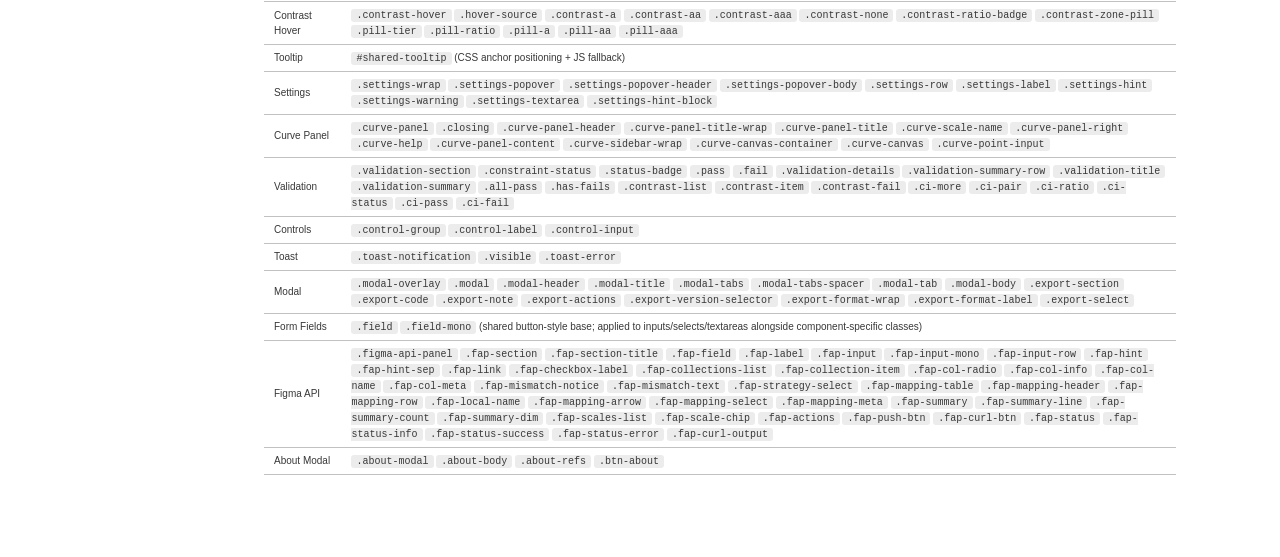
==== commit f38e66ed: "v5.0.0: curve↔keycolor unification, Figma diff-map, About modal Breaking change: Scale.curvePoints i" ====
--- a/ui.html
+++ b/ui.html
@@ -656,30 +656,63 @@
   </div>
 
   <h3 id="figma-api">Figma API</h3>
-  <p>Inside the Figma API export tab. All classes prefixed <code>fap-</code>.</p>
-  <div class="demo-box" style="max-inline-size:400px">
+  <p>Inside the Figma API export tab. All classes prefixed <code>fap-</code>. v5: diff-and-map workflow — Load button inline with file URL, per-scale mapping table when targeting an existing collection, no separate Steps section.</p>
+  <div class="demo-box" style="max-inline-size:440px">
     <div class="figma-api-panel">
       <div class="fap-section">
         <div class="fap-section-title">
-          <svg width="14" height="14" viewBox="0 0 24 24" fill="none" stroke="currentColor" stroke-width="2" stroke-linecap="round" stroke-linejoin="round"><path d="M21 2l-2 2m-7.61 7.61a5.5 5.5 0 11-7.78 7.78 5.5 5.5 0 017.78-7.78zm0 0L15.5 7.5m0 0l3 3L22 7l-3-3m-3.5 3.5L19 4"/></svg>
-          Authentication
+          <svg width="13" height="13" viewBox="0 0 24 24" fill="none" stroke="currentColor" stroke-width="2" stroke-linecap="round" stroke-linejoin="round"><path d="M21 2l-2 2m-7.61 7.61a5.5 5.5 0 11-7.78 7.78 5.5 5.5 0 017.78-7.78zm0 0L15.5 7.5m0 0l3 3L22 7l-3-3m-3.5 3.5L19 4"/></svg>
+          Connection
         </div>
         <div class="fap-field">
-          <label class="fap-label">Personal Access Token</label>
-          <input class="fap-input fap-input-mono" type="password" placeholder="figd_...">
+          <label class="fap-label">Figma file URL or key</label>
+          <div class="fap-input-row">
+            <input class="fap-input" type="text" placeholder="https://figma.com/design/..." value="https://figma.com/design/abc123/My-File">
+            <button class="btn btn-secondary btn-sm" onclick="return false">Load</button>
+          </div>
+          <div class="fap-hint fap-file-key-preview">File key: abc123</div>
+        </div>
+      </div>
+      <div class="fap-section">
+        <div class="fap-section-title">
+          <svg width="13" height="13" viewBox="0 0 24 24" fill="none" stroke="currentColor" stroke-width="2" stroke-linecap="round" stroke-linejoin="round"><path d="M21 4H14M10 4H3M21 12H12M8 12H3M21 20H16M12 20H3M14 1v6M8 9v6M16 17v6"/></svg>
+          Mapping
+        </div>
+        <div class="fap-mismatch-notice">
+          <svg width="13" height="13" viewBox="0 0 24 24" fill="none" stroke="currentColor" stroke-width="2" stroke-linecap="round" stroke-linejoin="round"><path d="M10.29 3.86L1.82 18a2 2 0 001.71 3h16.94a2 2 0 001.71-3L13.71 3.86a2 2 0 00-3.42 0z"/><path d="M12 9v4M12 17h.01"/></svg>
+          <div class="fap-mismatch-text">
+            <div>Collection has steps <code>50,100,200…</code> (10) — ChromaScale has 35 steps.</div>
+            <div style="margin-block-start:6px">
+              <label class="fap-label" style="display:inline; margin-inline-end:6px">Strategy:</label>
+              <select class="field fap-strategy-select"><option>Update existing steps only</option><option>Add missing steps</option></select>
+            </div>
+          </div>
+        </div>
+        <div class="fap-mapping-table">
+          <div class="fap-mapping-header"><span>Local</span><span></span><span>Figma</span><span></span></div>
+          <div class="fap-mapping-row">
+            <span class="fap-local-name">Gray</span>
+            <span class="fap-mapping-arrow">→</span>
+            <select class="field fap-mapping-select"><option>gray</option></select>
+            <span class="fap-mapping-meta">10 vars</span>
+          </div>
+          <div class="fap-mapping-row">
+            <span class="fap-local-name">Blue</span>
+            <span class="fap-mapping-arrow">→</span>
+            <select class="field fap-mapping-select"><option>(skip)</option></select>
+            <span class="fap-mapping-meta"></span>
+          </div>
         </div>
       </div>
       <div class="fap-summary">
-        <div class="fap-summary-line"><span class="fap-summary-count">19</span> steps &times; <span class="fap-summary-count">9</span> scales = <span class="fap-summary-count">171</span> variables</div>
+        <div class="fap-summary-line">1 scale → <span class="fap-summary-count">10</span> UPDATE</div>
         <div class="fap-scales-list" style="margin-block-start:6px">
           <span class="fap-scale-chip">Gray</span>
-          <span class="fap-scale-chip">Red</span>
-          <span class="fap-scale-chip">Blue</span>
         </div>
       </div>
       <div class="fap-actions">
+        <button class="btn btn-secondary fap-curl-btn" onclick="return false">Copy curl</button>
         <button class="btn btn-primary fap-push-btn" onclick="return false">Push to Figma</button>
-        <button class="btn btn-secondary fap-curl-btn" onclick="return false">cURL</button>
       </div>
     </div>
   </div>
@@ -721,7 +754,8 @@
       <tr><td>Toast</td><td><code>.toast-notification</code> <code>.visible</code> <code>.toast-error</code></td></tr>
       <tr><td>Modal</td><td><code>.modal-overlay</code> <code>.modal</code> <code>.modal-header</code> <code>.modal-title</code> <code>.modal-tabs</code> <code>.modal-tabs-spacer</code> <code>.modal-tab</code> <code>.modal-body</code> <code>.export-section</code> <code>.export-code</code> <code>.export-note</code> <code>.export-actions</code> <code>.export-version-selector</code> <code>.export-format-wrap</code> <code>.export-format-label</code> <code>.export-select</code></td></tr>
       <tr><td>Form Fields</td><td><code>.field</code> <code>.field-mono</code> (shared button-style base; applied to inputs/selects/textareas alongside component-specific classes)</td></tr>
-      <tr><td>Figma API</td><td><code>.figma-api-panel</code> <code>.fap-section</code> <code>.fap-section-title</code> <code>.fap-field</code> <code>.fap-label</code> <code>.fap-input</code> <code>.fap-input-mono</code> <code>.fap-input-row</code> <code>.fap-hint</code> <code>.fap-hint-sep</code> <code>.fap-link</code> <code>.fap-checkbox-label</code> <code>.fap-naming-preview</code> <code>.fap-step-presets</code> <code>.fap-preset-btn</code> <code>.fap-steps-textarea</code> <code>.fap-step-error</code> <code>.fap-collections-list</code> <code>.fap-collection-item</code> <code>.fap-col-radio</code> <code>.fap-col-info</code> <code>.fap-col-name</code> <code>.fap-col-meta</code> <code>.fap-summary</code> <code>.fap-summary-line</code> <code>.fap-summary-count</code> <code>.fap-scales-list</code> <code>.fap-scale-chip</code> <code>.fap-actions</code> <code>.fap-push-btn</code> <code>.fap-curl-btn</code> <code>.fap-status</code> <code>.fap-status-info</code> <code>.fap-status-success</code> <code>.fap-status-error</code> <code>.fap-curl-output</code></td></tr>
+      <tr><td>Figma API</td><td><code>.figma-api-panel</code> <code>.fap-section</code> <code>.fap-section-title</code> <code>.fap-field</code> <code>.fap-label</code> <code>.fap-input</code> <code>.fap-input-mono</code> <code>.fap-input-row</code> <code>.fap-hint</code> <code>.fap-hint-sep</code> <code>.fap-link</code> <code>.fap-checkbox-label</code> <code>.fap-collections-list</code> <code>.fap-collection-item</code> <code>.fap-col-radio</code> <code>.fap-col-info</code> <code>.fap-col-name</code> <code>.fap-col-meta</code> <code>.fap-mismatch-notice</code> <code>.fap-mismatch-text</code> <code>.fap-strategy-select</code> <code>.fap-mapping-table</code> <code>.fap-mapping-header</code> <code>.fap-mapping-row</code> <code>.fap-local-name</code> <code>.fap-mapping-arrow</code> <code>.fap-mapping-select</code> <code>.fap-mapping-meta</code> <code>.fap-summary</code> <code>.fap-summary-line</code> <code>.fap-summary-count</code> <code>.fap-summary-dim</code> <code>.fap-scales-list</code> <code>.fap-scale-chip</code> <code>.fap-actions</code> <code>.fap-push-btn</code> <code>.fap-curl-btn</code> <code>.fap-status</code> <code>.fap-status-info</code> <code>.fap-status-success</code> <code>.fap-status-error</code> <code>.fap-curl-output</code></td></tr>
+      <tr><td>About Modal</td><td><code>.about-modal</code> <code>.about-body</code> <code>.about-refs</code> <code>.btn-about</code></td></tr>
     </tbody>
   </table>
 
--- a/style.css
+++ b/style.css
@@ -162,10 +162,12 @@
 }
 
 .header-left, .header-actions { flex: 1 1 0; min-inline-size: 0; }
-.header-left { display: flex; align-items: center; }
+.header-left { display: flex; align-items: center; gap: 6px; }
 .header-actions { display: flex; gap: 6px; justify-content: flex-end; }
 .header-center { display: flex; gap: 6px; align-items: center; flex: 0 0 auto; }
 .app-title { font-size: 14px; font-weight: 700; letter-spacing: -0.02em; white-space: nowrap; }
+.btn-about { inline-size: 22px; block-size: 22px; opacity: 0.6; }
+.btn-about:hover { opacity: 1; }
 
 /* Narrow viewport: convert header to a two-row grid. Title top-left,
    share/export top-right, set+settings span the full second row.
@@ -535,6 +537,49 @@
 
 /* === Share Dialog === */
 .share-dialog { inline-size: 520px; }
+
+/* About modal — slightly wider, prose-heavy content */
+.about-modal { inline-size: 560px; }
+.about-body { line-height: 1.6; }
+.about-body section + section { margin-block-start: 18px; }
+.about-body h3 {
+  font-size: 12px;
+  font-weight: 600;
+  text-transform: uppercase;
+  letter-spacing: 0.05em;
+  color: var(--text-muted);
+  margin-block-end: 6px;
+}
+.about-body p { font-size: 12px; color: var(--text-secondary); }
+.about-body p + p { margin-block-start: 8px; }
+.about-body strong { color: var(--text); font-weight: 600; }
+.about-body code {
+  font-family: var(--font-mono); font-size: 11px;
+  background: var(--bg-muted); padding-block: 1px; padding-inline: 4px;
+  border-radius: 3px;
+}
+.about-refs {
+  list-style: none;
+  padding: 0;
+  font-size: 12px;
+}
+.about-refs li { margin-block-end: 6px; }
+.about-refs a {
+  color: var(--text-secondary);
+  text-decoration: none;
+}
+.about-refs a:hover { color: var(--text); text-decoration: underline; }
+.about-diagram {
+  display: block;
+  inline-size: 100%;
+  block-size: auto;
+  margin-block-end: 12px;
+  background: var(--bg-subtle);
+  border: var(--hairline) solid var(--border-faint);
+  border-radius: var(--radius);
+  padding: 4px;
+}
+
 .share-section { margin-block-end: 14px; }
 .share-section:last-child { margin-block-end: 0; }
 .share-label {
@@ -1951,31 +1996,64 @@
 .fap-checkbox-label input[type="checkbox"] {
   inline-size: 12px; block-size: 12px; margin: 0; accent-color: var(--accent);
 }
-.fap-naming-preview {
-  display: flex; flex-wrap: wrap; gap: 4px;
-  padding-block: 6px; padding-inline: 8px; background: var(--bg-muted);
-  border-radius: var(--radius-sm); border: 1px solid var(--border);
-}
-.fap-naming-preview code {
+/* Step-mismatch notice (existing collection has different step schedule) */
+.fap-mismatch-notice {
+  display: flex;
+  align-items: flex-start;
+  gap: 8px;
+  padding-block: 8px; padding-inline: 10px;
+  margin-block-end: 10px;
+  background: var(--warning-subtle);
+  border: 1px solid var(--warning);
+  border-radius: var(--radius-sm);
+  font-size: 11px;
+  color: var(--warning-fg);
+}
+.fap-mismatch-notice svg { flex-shrink: 0; margin-block-start: 1px; }
+.fap-mismatch-notice code {
   font-family: var(--font-mono); font-size: 10px;
-  background: var(--bg); padding-block: 1px; padding-inline: 5px;
-  border-radius: 3px; border: 1px solid var(--border);
-}
-
-/* Step presets — smaller buttons now that textarea handles custom entry */
-.fap-step-presets { display: flex; gap: 4px; margin-block-end: 8px; }
-.fap-preset-btn { justify-content: center; }
-.fap-steps-textarea {
-  inline-size: 100%;
-  min-block-size: 3lh;
-  resize: vertical;
-  line-height: 1.5;
-  margin-block-start: 4px;
-}
-.fap-step-error {
+  background: var(--bg); padding-block: 0; padding-inline: 4px;
+  border-radius: 2px;
+}
+.fap-mismatch-text { flex: 1; }
+.fap-strategy-select { font-size: 11px; padding-block: 3px; padding-inline: 8px; }
+
+/* Per-scale mapping table (local name → Figma prefix) */
+.fap-mapping-table {
+  display: grid;
+  grid-template-columns: minmax(60px, auto) auto 1fr auto;
+  gap: 6px 8px;
+  align-items: center;
+}
+.fap-mapping-header {
+  display: contents;
+  font-size: 10px;
+  font-weight: 600;
+  color: var(--text-muted);
+  text-transform: uppercase;
+  letter-spacing: 0.05em;
+}
+.fap-mapping-header > span { padding-block-end: 4px; }
+.fap-mapping-row { display: contents; }
+.fap-local-name {
+  font-size: 12px;
+  font-weight: 500;
+  color: var(--text);
+  white-space: nowrap;
+  overflow: hidden;
+  text-overflow: ellipsis;
+}
+.fap-mapping-arrow { color: var(--text-muted); font-size: 11px; }
+.fap-mapping-select {
   font-size: 11px;
-  color: var(--danger);
-  margin-block-start: 4px;
+  padding-block: 4px; padding-inline: 8px;
+  min-inline-size: 0;
+}
+.fap-mapping-meta {
+  font-size: 10px;
+  color: var(--text-muted);
+  white-space: nowrap;
+  font-variant-numeric: tabular-nums;
 }
 
 /* Collection picker (shown after "Load existing" fetches from Figma API) */
@@ -2048,11 +2126,11 @@
   border-radius: 10px; color: var(--text-secondary);
 }
 
-/* Actions */
-.fap-actions { display: flex; gap: 8px; margin-block-start: 14px; }
-.fap-push-btn { flex: 1; justify-content: center; padding-block: 8px; padding-inline: 16px; font-size: 12px; font-weight: 600; }
+/* Actions — right-aligned, primary (Push) last */
+.fap-actions { display: flex; gap: 8px; margin-block-start: 14px; justify-content: flex-end; }
+.fap-push-btn { justify-content: center; padding-block: 8px; padding-inline: 16px; font-size: 12px; font-weight: 600; }
 .fap-push-btn:disabled { opacity: 0.6; cursor: wait; }
-.fap-curl-btn { flex-shrink: 0; padding-block: 8px; padding-inline: 14px; font-size: 12px; }
+.fap-curl-btn { padding-block: 8px; padding-inline: 14px; font-size: 12px; }
 
 /* Status */
 .fap-status {
